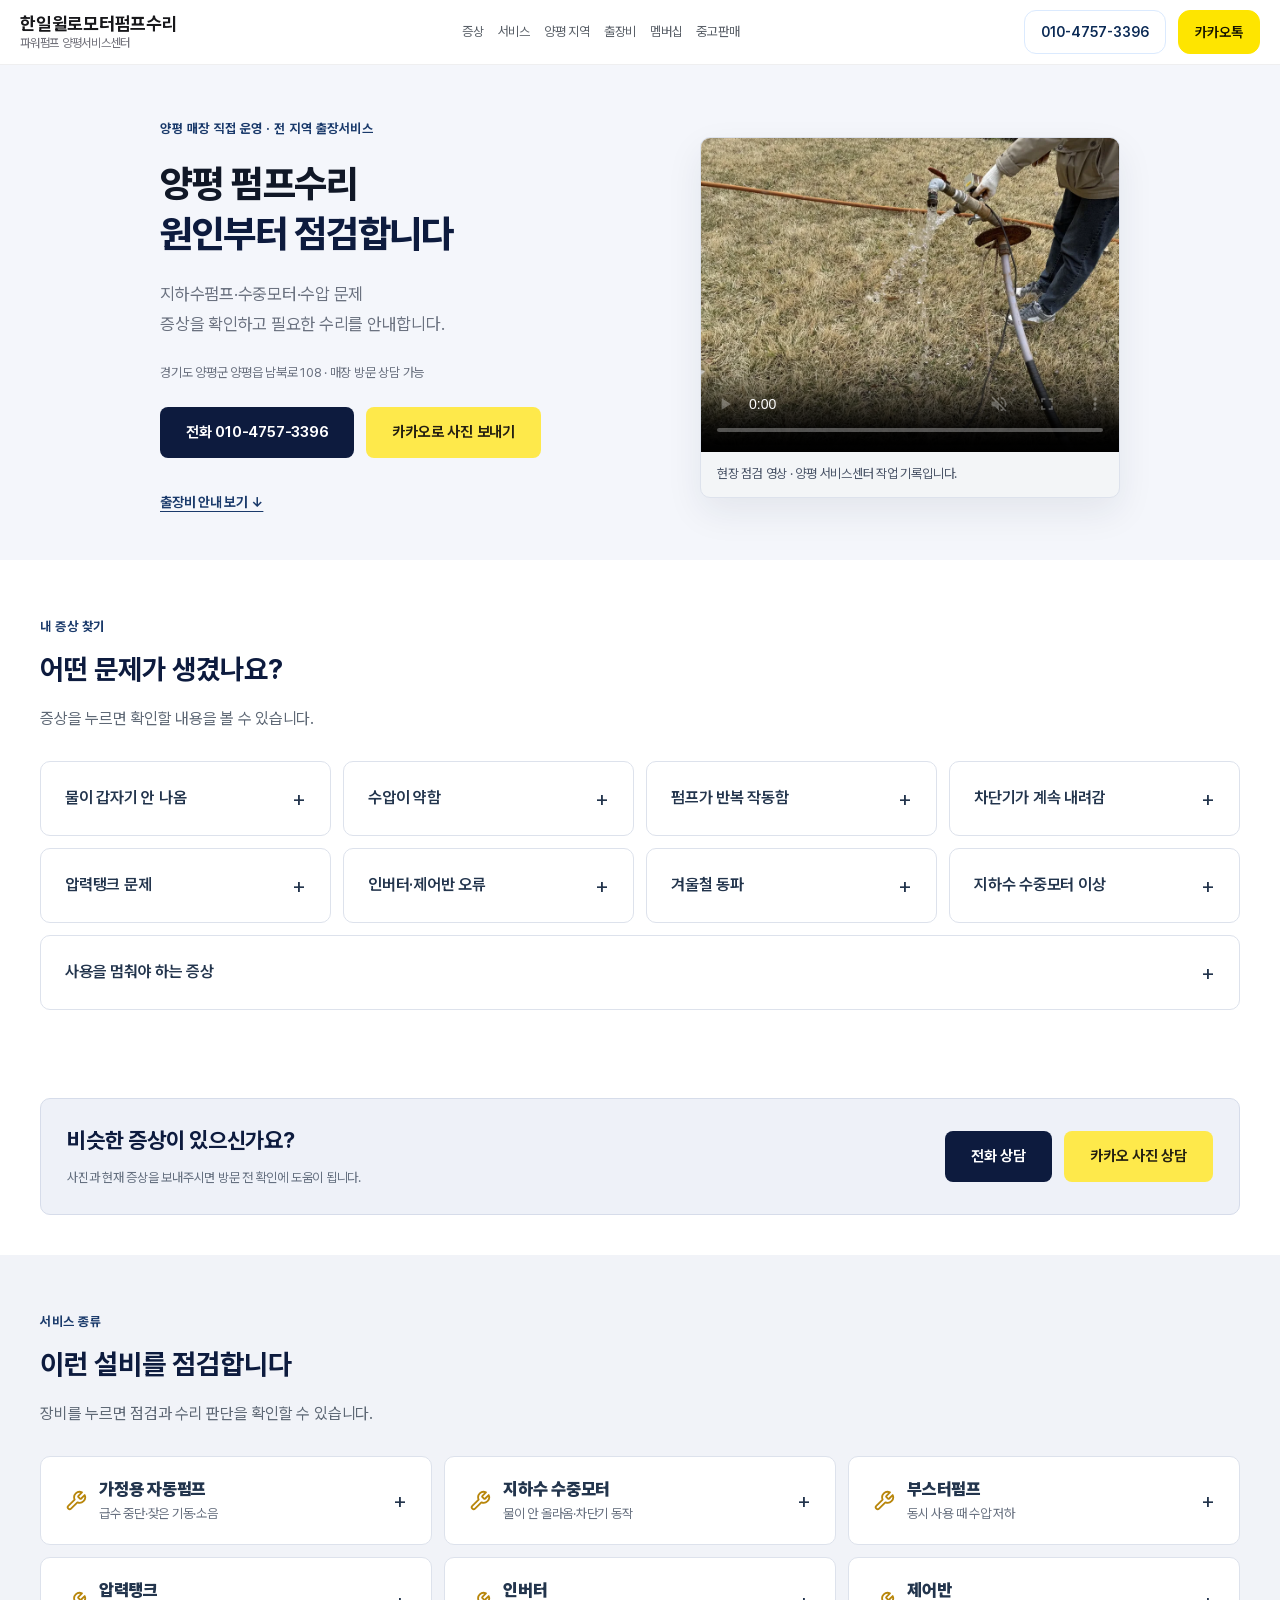
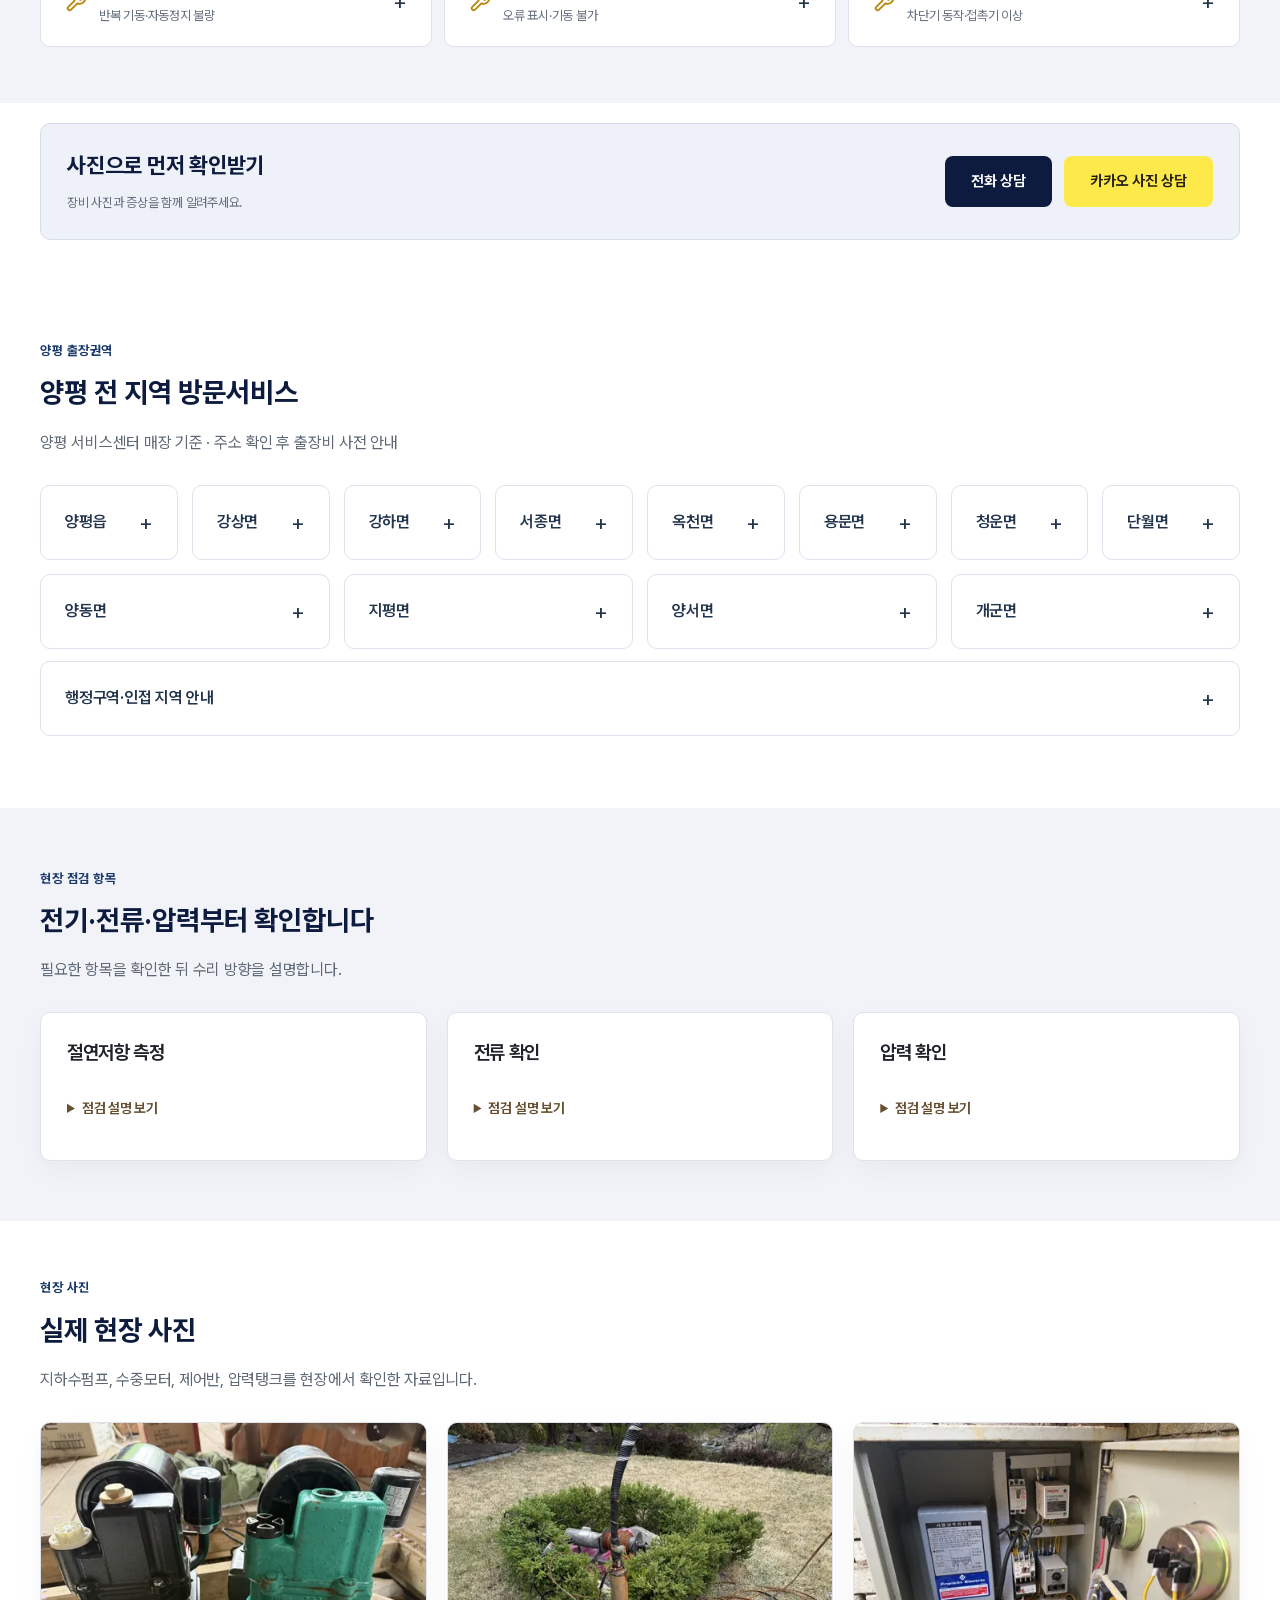
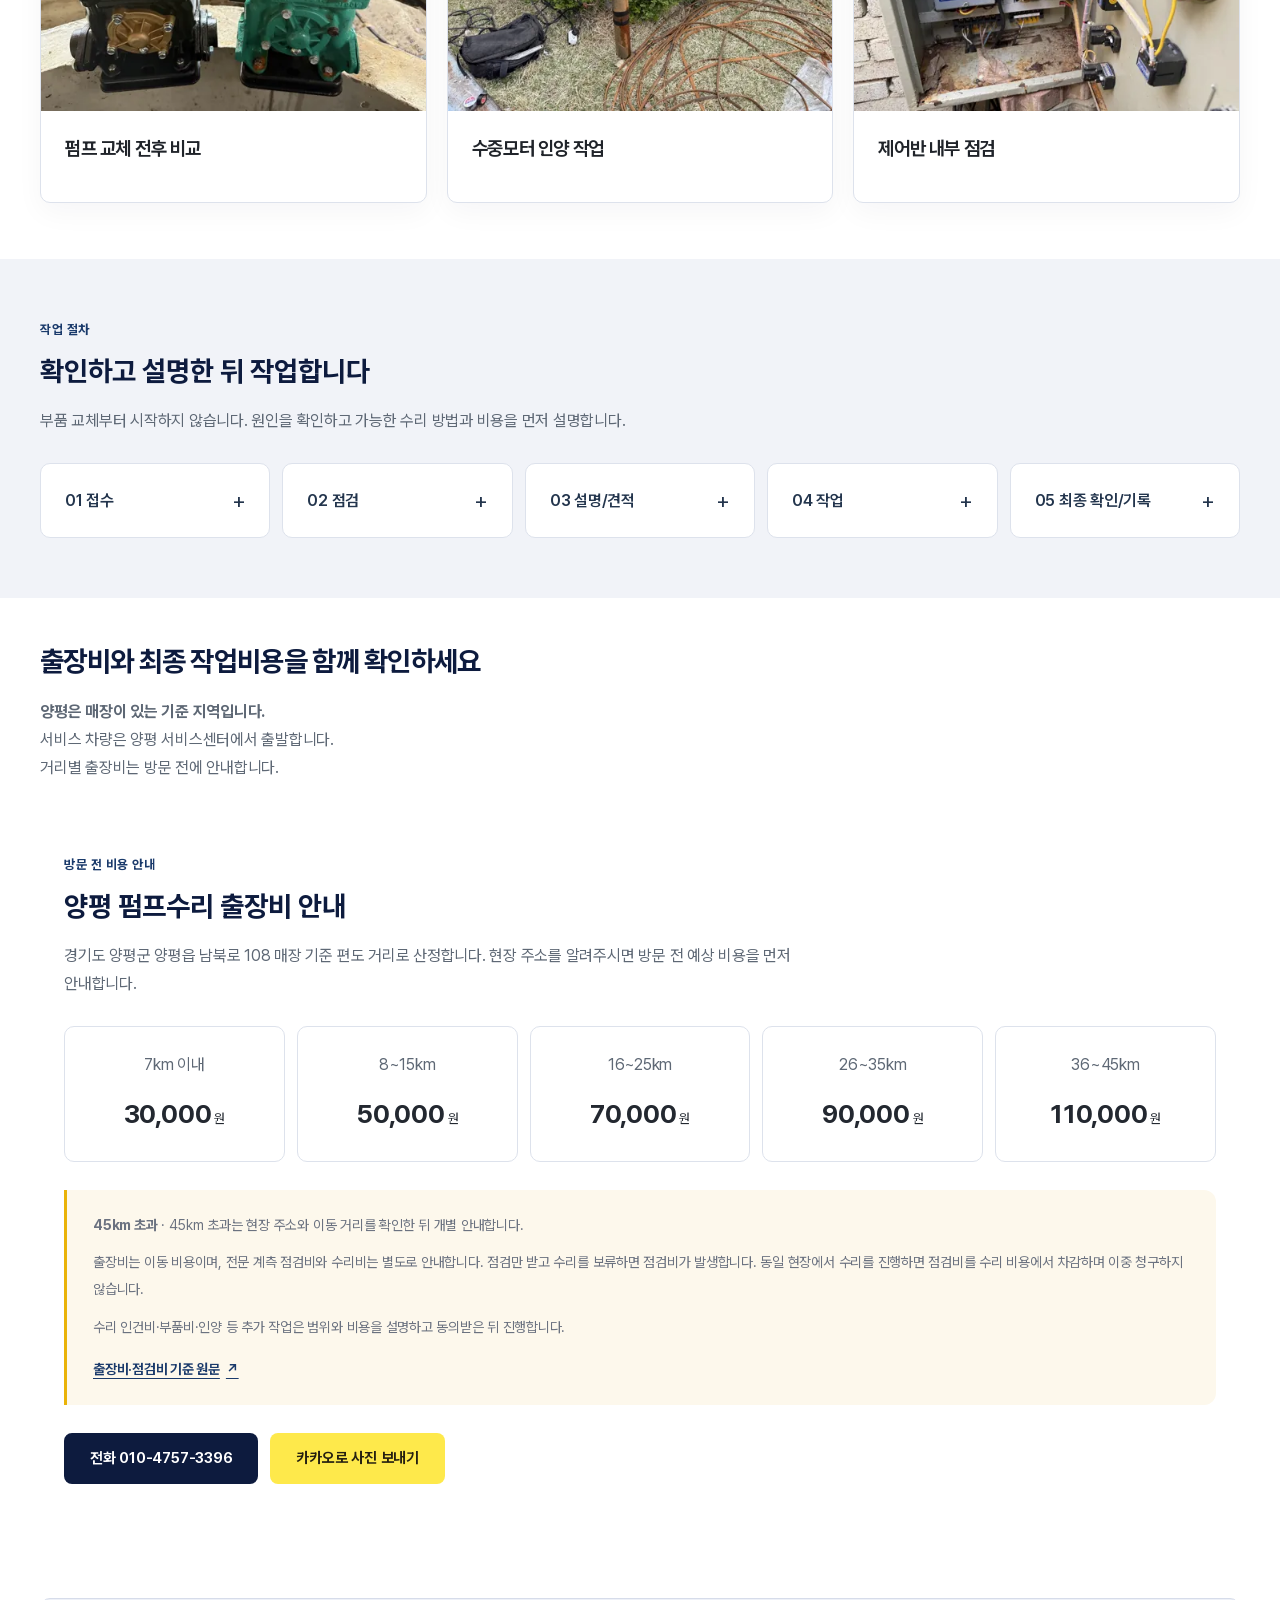
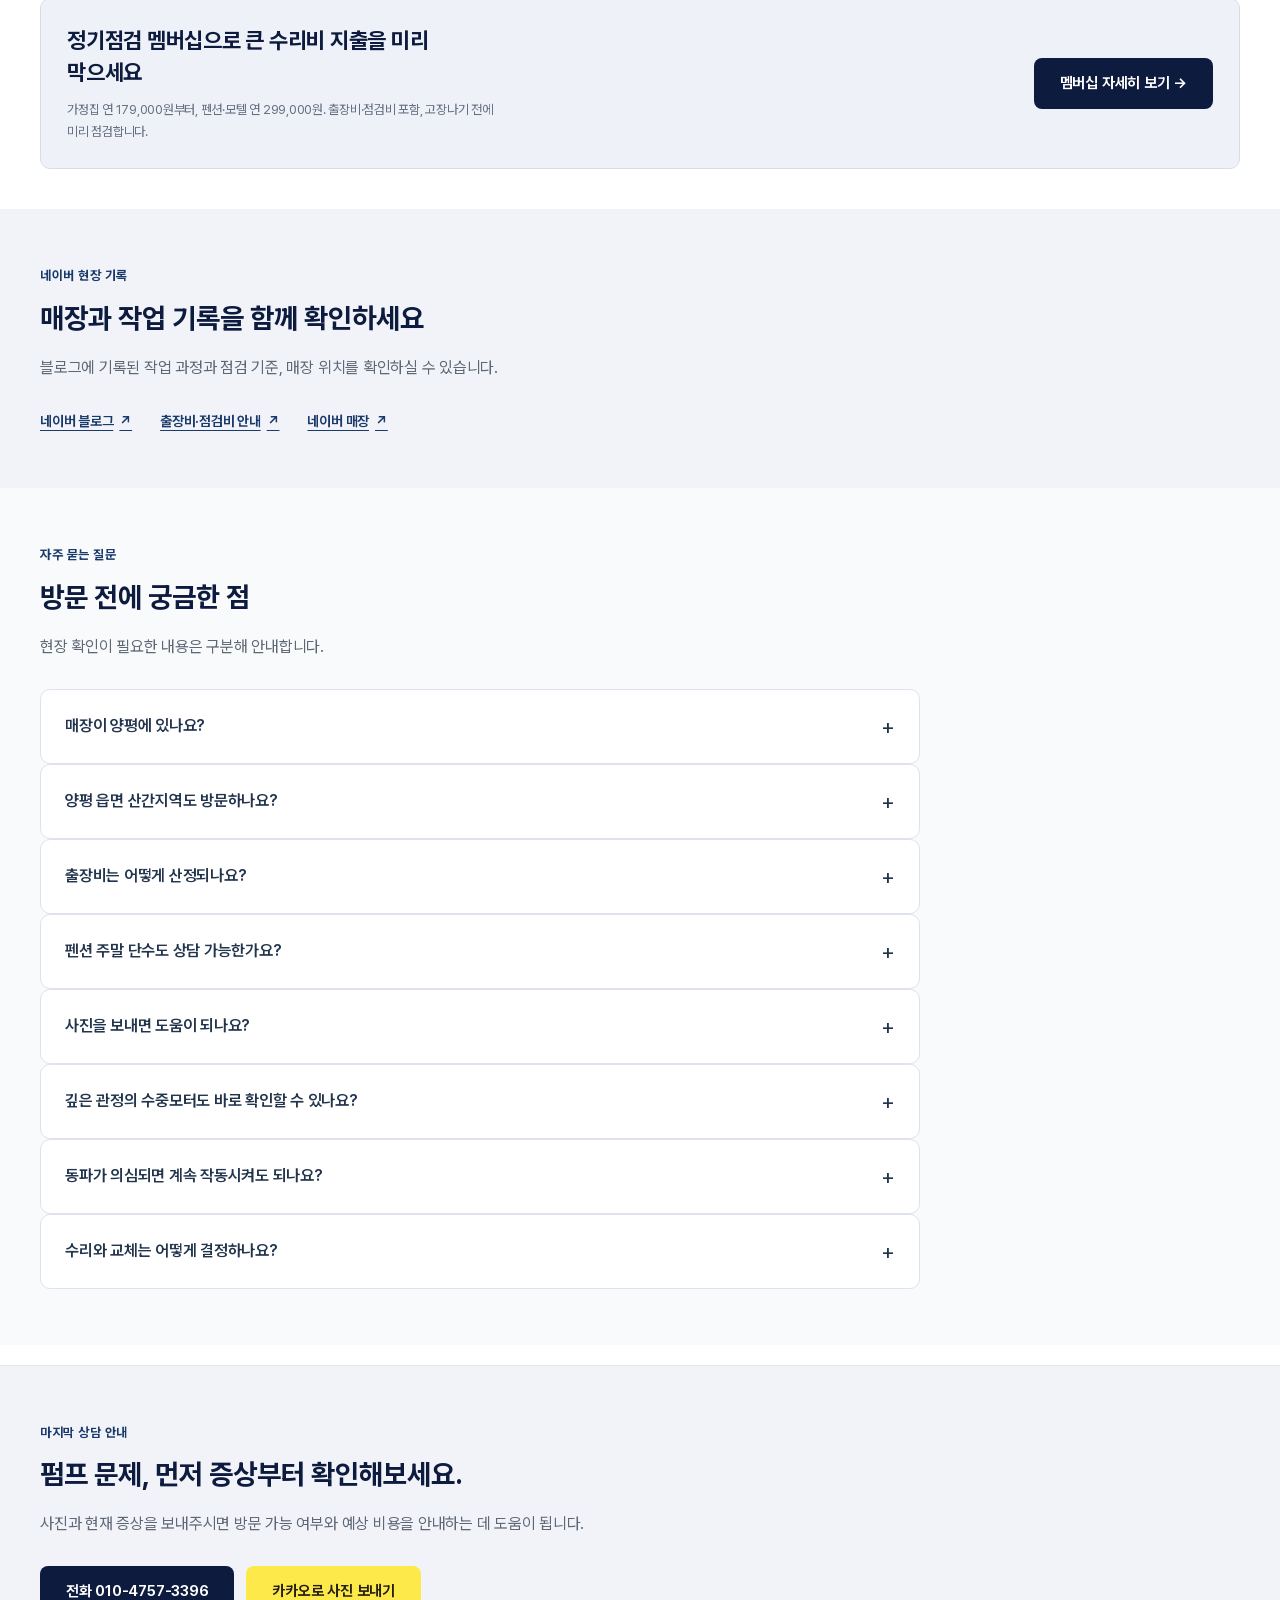
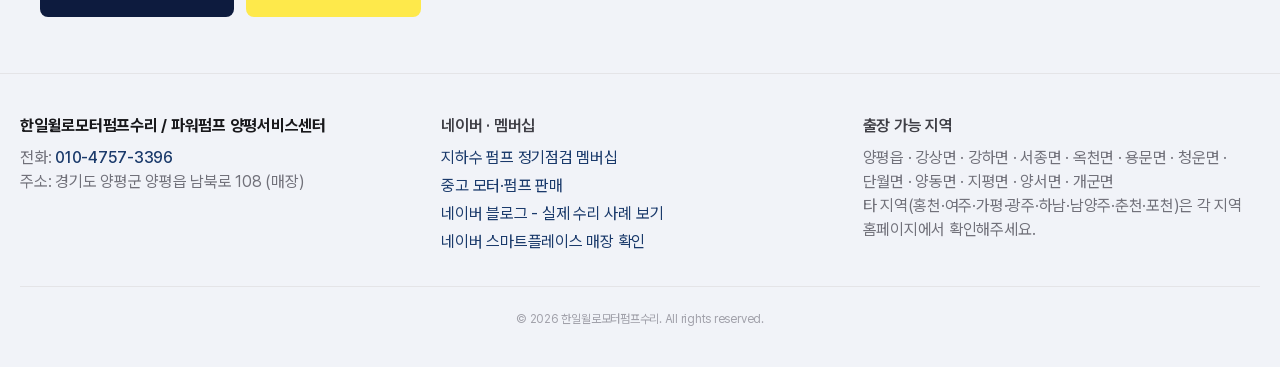
==== index.html @ 6df27ce4 "파워펌프 양평서비스센터(대표) 홈페이지 신규 제작 - ypmotor-95.netlify.app 대표 사이트: 로컬 소스가 없어 처음부터 신규 제작 - 홍천·여주와 동일한 허브 디자" ====
<!doctype html><html lang="ko"><head><meta charset="utf-8"><meta name="viewport" content="width=device-width,initial-scale=1"><title>양평 펌프수리·수중모터 | 한일윌로모터펌프수리 파워펌프 양평서비스센터</title><meta name="description" content="양평 지하수펌프·수중모터·압력탱크 고장 상담. 물이 안 나옴, 수압 저하, 반복 작동의 점검 항목과 읍면별 출장 및 비용 기준을 확인하세요. 경기도 양평군 양평읍 남북로 108 매장 직접 운영."><link rel="canonical" href="https://ypmotor-95.netlify.app/"><meta name="robots" content="index,follow"><meta property="og:site_name" content="한일윌로모터펌프수리"><meta property="og:type" content="website"><meta property="og:locale" content="ko_KR"><meta property="og:title" content="양평 펌프수리·수중모터 | 한일윌로모터펌프수리 파워펌프 양평서비스센터"><meta property="og:description" content="양평 지하수펌프·수중모터·압력탱크 고장 상담. 물이 안 나옴, 수압 저하, 반복 작동의 점검 항목과 읍면별 출장 및 비용 기준을 확인하세요."><meta property="og:url" content="https://ypmotor-95.netlify.app/"><meta property="og:image" content="https://ypmotor-95.netlify.app/images/og-image.png"><meta property="og:image:width" content="1200"><meta property="og:image:height" content="630"><meta name="twitter:card" content="summary_large_image"><meta name="twitter:image" content="https://ypmotor-95.netlify.app/images/og-image.png">
<link rel="stylesheet" href="/assets/css/utilities.css"><link rel="stylesheet" href="/assets/css/legacy.css"><link rel="stylesheet" href="/assets/css/hub.css"><link rel="stylesheet" href="/assets/css/yangpyeong-ui.css"><script type="application/ld+json">{"@context": "https://schema.org", "@type": "LocalBusiness", "name": "한일윌로모터펌프수리", "url": "https://ypmotor-95.netlify.app/", "telephone": "010-4757-3396", "address": {"@type": "PostalAddress", "streetAddress": "남북로 108", "addressLocality": "양평읍", "addressRegion": "경기도 양평군", "addressCountry": "KR"}, "areaServed": [{"@type": "AdministrativeArea", "name": "양평군 양평읍"}, {"@type": "AdministrativeArea", "name": "양평군 강상면"}, {"@type": "AdministrativeArea", "name": "양평군 강하면"}, {"@type": "AdministrativeArea", "name": "양평군 서종면"}, {"@type": "AdministrativeArea", "name": "양평군 옥천면"}, {"@type": "AdministrativeArea", "name": "양평군 용문면"}, {"@type": "AdministrativeArea", "name": "양평군 청운면"}, {"@type": "AdministrativeArea", "name": "양평군 단월면"}, {"@type": "AdministrativeArea", "name": "양평군 양동면"}, {"@type": "AdministrativeArea", "name": "양평군 지평면"}, {"@type": "AdministrativeArea", "name": "양평군 양서면"}, {"@type": "AdministrativeArea", "name": "양평군 개군면"}], "sameAs": ["https://blog.naver.com/sunwoo774"]}</script><script type="application/ld+json">{"@context": "https://schema.org", "@type": "FAQPage", "mainEntity": [{"@type": "Question", "name": "매장이 양평에 있나요?", "acceptedAnswer": {"@type": "Answer", "text": "네, 경기도 양평군 양평읍 남북로 108에 매장이 있습니다. 매장 방문 상담과 양평 전 지역 출장 수리를 함께 운영합니다."}}, {"@type": "Question", "name": "양평 읍면 산간지역도 방문하나요?", "acceptedAnswer": {"@type": "Answer", "text": "출장 상담 가능합니다. 현장 주소, 진입로와 장비 운반 조건을 확인하고 작업 일정·거리별 출장비를 방문 전에 안내합니다."}}, {"@type": "Question", "name": "출장비는 어떻게 산정되나요?", "acceptedAnswer": {"@type": "Answer", "text": "양평 서비스센터 기준 편도 거리로 출장비를 산정합니다. 주소 확인 후 미리 안내하며, 점검비·작업비·부품비까지 포함한 최종 작업비용을 함께 확인하는 것이 정확합니다."}}, {"@type": "Question", "name": "펜션 주말 단수도 상담 가능한가요?", "acceptedAnswer": {"@type": "Answer", "text": "현재 급수 상태와 객실 사용 상황을 알려주세요. 현장 위치와 진행 중인 작업 일정을 확인해 방문 가능 시간을 안내합니다. 즉시 도착이나 당일 복구를 확약하지 않습니다."}}, {"@type": "Question", "name": "사진을 보내면 도움이 되나요?", "acceptedAnswer": {"@type": "Answer", "text": "관정 주변, 펌프 명판, 외부 제어 화면과 배관 사진이 도움이 됩니다. 촬영을 위해 제어반을 열거나 배선을 만지지는 마세요."}}, {"@type": "Question", "name": "깊은 관정의 수중모터도 바로 확인할 수 있나요?", "acceptedAnswer": {"@type": "Answer", "text": "지상 전기 측정과 제어·토출 상태부터 확인합니다. 관정 내부 확인에는 인양이 필요할 수 있으며 깊이·설치 상태·접근 조건에 따라 작업 범위가 달라집니다."}}, {"@type": "Question", "name": "동파가 의심되면 계속 작동시켜도 되나요?", "acceptedAnswer": {"@type": "Answer", "text": "급수 중단 상태에서 무리하게 운전하지 말고 상담해주세요. 전기 안전과 결빙 위치, 장비 손상을 확인한 뒤 필요한 조치를 안내합니다."}}, {"@type": "Question", "name": "수리와 교체는 어떻게 결정하나요?", "acceptedAnswer": {"@type": "Answer", "text": "손상 범위와 부품 수급, 사용 조건과 비용을 함께 비교합니다. 점검 결과를 설명하고 동의를 받은 뒤 필요한 작업을 진행합니다."}}]}</script><script src="/analytics.js" defer></script><script src="/assets/js/vendor/motion-14.10.1.js" defer></script><script src="/assets/js/hub.js" defer></script></head><body class="bg-white text-zinc-700 font-sans antialiased scrollable"><a class="hub-skip" href="#main">본문으로 건너뛰기</a><header id="header" class="glass-nav fixed top-0 left-0 right-0 z-50 bg-white/80 border-b border-zinc-200/60 transition-all duration-300">
    <div class="max-w-7xl mx-auto px-5 h-16 flex items-center justify-between">
      <a href="/#hero" class="flex flex-col" aria-label="홈으로 이동">
        <span class="text-lg font-bold text-zinc-900 leading-tight">한일윌로모터펌프수리</span>
        <span class="text-xs text-zinc-500 leading-tight">파워펌프 양평서비스센터</span>
      </a>
      <nav class="hidden lg:flex items-center gap-5" id="nav"><a href="/#section-problem">증상</a><a href="/#section-service">서비스</a><a href="/#areas">양평 지역</a><a href="/#section-price">출장비</a><a href="/membership/">멤버십</a><a href="/used-motors/">중고판매</a></nav>
      <div class="flex items-center gap-3">
        <a href="tel:010-4757-3396" class="btn btn-outline btn-sm hidden sm:inline-flex items-center gap-2 px-4 py-2 rounded-full bg-accent/10 text-accent text-base font-semibold hover:bg-zinc-100 transition-colors">010-4757-3396</a>
        <a href="https://pf.kakao.com/_FxaExan" target="_blank" rel="noopener" class="btn btn-secondary btn-sm hidden sm:inline-flex items-center gap-2 px-4 py-2 rounded-full kakao-button text-sm font-bold">카카오톡</a>
        <button id="hamburger" class="lg:hidden flex flex-col gap-1.5 p-2" aria-label="메뉴 열기" aria-controls="mDrawer" aria-expanded="false">
          <span class="w-5 h-0.5 bg-zinc-400 rounded transition-all"></span>
          <span class="w-5 h-0.5 bg-zinc-400 rounded transition-all"></span>
          <span class="w-4 h-0.5 bg-zinc-400 rounded transition-all"></span>
        </button>
      </div>
    </div>
    <div id="mobile-quick-nav" class="lg:hidden"></div>
    <div id="mBackdrop" class="m-backdrop"></div>
    <aside id="mDrawer" class="m-drawer" aria-label="전체 메뉴" inert>
      <div class="m-drawer-head"><span style="font-weight: 700; font-size: 18px;">메뉴</span><button id="mClose" aria-label="메뉴 닫기" class="m-drawer-close">×</button></div>
      <nav class="m-drawer-nav"><a href="/#section-problem">증상</a><a href="/#section-service">서비스</a><a href="/#areas">양평 지역</a><a href="/#section-price">출장비</a><a href="/membership/">멤버십</a><a href="/used-motors/">중고판매</a><a href="/#faq">FAQ</a></nav>
      <div class="m-drawer-cta"><a href="tel:010-4757-3396" class="m-cta-call">전화 상담</a><a href="https://pf.kakao.com/_FxaExan" target="_blank" rel="noopener" class="m-cta-kakao">카카오톡 상담</a></div>
    </aside>
  </header><main id="main"><section id="hero" class="hub-hero-simple"><div class="hub-wrap"><div class="hero-copy"><p class="hub-eyebrow">양평 매장 직접 운영 · 전 지역 출장서비스</p><h1>양평 펌프수리<br><span class="text-gradient">원인부터 점검합니다</span></h1><p class="hub-hero-lead">지하수펌프·수중모터·수압 문제<br>증상을 확인하고 필요한 수리를 안내합니다.</p><p class="hub-origin">경기도 양평군 양평읍 남북로 108 · 매장 방문 상담 가능</p><div class="hub-contact"><a class="hub-button primary" href="tel:010-4757-3396">전화 010-4757-3396</a><a class="hub-button kakao" href="https://pf.kakao.com/_FxaExan" target="_blank" rel="noopener">카카오로 사진 보내기</a></div><a class="hub-link" href="#section-price">출장비 안내 보기 ↓</a></div><div class="hero-media" aria-label="실제 현장 점검 영상"><video autoplay muted loop playsinline controls preload="metadata" poster="/images/optimized/work-03-960.webp" aria-label="수중모터 현장 점검 영상"><source src="/images/media/work-video-01.mp4" type="video/mp4"></video><img src="/images/optimized/work-03-960.webp" width="960" height="720" alt="실제 지하수펌프 현장 점검과 물 토출 확인"><p class="hero-media-caption">현장 점검 영상 · 양평 서비스센터 작업 기록입니다.</p></div></div></section><section id="section-problem" class="hub-section " aria-labelledby="section-problem-title"><div class="hub-wrap"><div class="hub-section-heading"><p class="hub-eyebrow">내 증상 찾기</p><h2 id="section-problem-title">어떤 문제가 생겼나요?</h2><p class="hub-intro">증상을 누르면 확인할 내용을 볼 수 있습니다.</p></div><div class="hub-symptom-grid"><details class="hub-mini"><summary>물이 갑자기 안 나옴</summary><div><p>전원·제어 이상, 흡입 문제, 수위 변화 등 원인이 다를 수 있습니다.</p><p><strong>현장 확인</strong> 전원 공급, 제어반 표시, 모터 운전, 흡입·토출 상태를 순서대로 확인합니다.</p></div></details><details class="hub-mini"><summary>수압이 약함</summary><div><p>동시 사용량, 배관 손실, 누수, 펌프 내부 마모가 영향을 줄 수 있습니다.</p><p><strong>현장 확인</strong> 사용 시간대와 급수 경로, 압력 변화, 누수와 장비 상태를 함께 봅니다.</p></div></details><details class="hub-mini"><summary>펌프가 반복 작동함</summary><div><p>압력탱크, 압력스위치, 배관 누수·역류 등 여러 원인이 가능합니다.</p><p><strong>현장 확인</strong> 물을 쓰지 않을 때 압력 유지와 기동·정지 반복 여부를 확인합니다.</p></div></details><details class="hub-mini"><summary>차단기가 계속 내려감</summary><div><p>모터·케이블 절연, 접속 상태, 과부하 등을 구분해야 합니다.</p><p><strong>현장 확인</strong> 전원을 안전하게 분리하고 절연·배선·보호장치 상태와 운전 조건을 점검합니다.</p></div></details><details class="hub-mini"><summary>압력탱크 문제</summary><div><p>충전압 저하, 막 손상, 연결부 누수 등이 비슷한 증상을 만들 수 있습니다.</p><p><strong>현장 확인</strong> 설비를 정지·감압한 조건에서 탱크 상태와 압력 유지, 자동정지를 확인합니다.</p></div></details><details class="hub-mini"><summary>인버터·제어반 오류</summary><div><p>전원, 센서, 배선, 기판 문제에 따라 오류가 달라질 수 있습니다.</p><p><strong>현장 확인</strong> 모델과 오류 표시, 전원·단자·모터 측 상태를 구분해 점검합니다.</p></div></details><details class="hub-mini"><summary>겨울철 동파</summary><div><p>배관 결빙과 펌프 케이싱 손상은 필요한 조치가 다릅니다.</p><p><strong>현장 확인</strong> 노출·보온 상태, 누수·균열과 해빙 후 작동 상태를 확인합니다.</p></div></details><details class="hub-mini"><summary>지하수 수중모터 이상</summary><div><p>급수 중단만으로 모터 고장을 단정하기 어렵습니다.</p><p><strong>현장 확인</strong> 지상 제어반, 전기 측정, 토출 상태를 먼저 확인하고 필요하면 인양 범위를 설명합니다.</p></div></details></div><details class="hub-fold"><summary>사용을 멈춰야 하는 증상</summary><div class="hub-fold-content"><p>차단기가 반복해서 내려가거나 탄 냄새·침수가 있으면 사용을 멈추고 상담해주세요. 전기 배선이나 제어반 내부는 직접 만지지 마세요.</p></div></details></div></section><aside id="symptom-contact" class="hub-wrap hub-inline-cta"><div><strong>비슷한 증상이 있으신가요?</strong><p>사진과 현재 증상을 보내주시면 방문 전 확인에 도움이 됩니다.</p></div><div class="hub-contact"><a class="hub-button primary" href="tel:010-4757-3396">전화 상담</a><a class="hub-button kakao" href="https://pf.kakao.com/_FxaExan" target="_blank" rel="noopener">카카오 사진 상담</a></div></aside><section id="section-service" class="hub-section soft" aria-labelledby="section-service-title"><div class="hub-wrap"><div class="hub-section-heading"><p class="hub-eyebrow">서비스 종류</p><h2 id="section-service-title">이런 설비를 점검합니다</h2><p class="hub-intro">장비를 누르면 점검과 수리 판단을 확인할 수 있습니다.</p></div><div class="hub-service-list"><details class="hub-mini"><summary><span class="hub-service-summary"><span class="hub-service-icon" aria-hidden="true"><svg viewBox="0 0 24 24" fill="none" stroke="currentColor" stroke-width="2" stroke-linecap="round" stroke-linejoin="round"><path d="M14.7 6.3a1 1 0 0 0 0 1.4l1.6 1.6a1 1 0 0 0 1.4 0l3.77-3.77a6 6 0 0 1-7.94 7.94l-6.91 6.91a2.12 2.12 0 0 1-3-3l6.91-6.91a6 6 0 0 1 7.94-7.94z"></path></svg></span><span><strong>가정용 자동펌프</strong><small>급수 중단·잦은 기동·소음</small></span></span></summary><div><dl class="hub-facts"><div><dt>점검</dt><dd>흡입·토출, 압력스위치, 임펠러와 씰 상태</dd></div><div><dt>원인·수리 판단</dt><dd>누수·공기 유입·부품 마모를 구분하고 부품 수리 가능성과 전체 교체 필요성을 비교합니다.</dd></div></dl></div></details><details class="hub-mini"><summary><span class="hub-service-summary"><span class="hub-service-icon" aria-hidden="true"><svg viewBox="0 0 24 24" fill="none" stroke="currentColor" stroke-width="2" stroke-linecap="round" stroke-linejoin="round"><path d="M14.7 6.3a1 1 0 0 0 0 1.4l1.6 1.6a1 1 0 0 0 1.4 0l3.77-3.77a6 6 0 0 1-7.94 7.94l-6.91 6.91a2.12 2.12 0 0 1-3-3l6.91-6.91a6 6 0 0 1 7.94-7.94z"></path></svg></span><span><strong>지하수 수중모터</strong><small>물이 안 올라옴·차단기 동작</small></span></span></summary><div><dl class="hub-facts"><div><dt>점검</dt><dd>제어반, 절연·전류, 케이블과 토출 상태</dd></div><div><dt>원인·수리 판단</dt><dd>지상 점검으로 확인되는 범위를 설명하고 인양이 필요하면 범위·비용을 먼저 안내합니다.</dd></div></dl></div></details><details class="hub-mini"><summary><span class="hub-service-summary"><span class="hub-service-icon" aria-hidden="true"><svg viewBox="0 0 24 24" fill="none" stroke="currentColor" stroke-width="2" stroke-linecap="round" stroke-linejoin="round"><path d="M14.7 6.3a1 1 0 0 0 0 1.4l1.6 1.6a1 1 0 0 0 1.4 0l3.77-3.77a6 6 0 0 1-7.94 7.94l-6.91 6.91a2.12 2.12 0 0 1-3-3l6.91-6.91a6 6 0 0 1 7.94-7.94z"></path></svg></span><span><strong>부스터펌프</strong><small>동시 사용 때 수압 저하</small></span></span></summary><div><dl class="hub-facts"><div><dt>점검</dt><dd>압력 설정, 센서, 운전 대수와 급수 부하</dd></div><div><dt>원인·수리 판단</dt><dd>제어·탱크·배관을 먼저 확인하고 현재 설비로 개선할 수 있는지 판단합니다.</dd></div></dl></div></details><details class="hub-mini"><summary><span class="hub-service-summary"><span class="hub-service-icon" aria-hidden="true"><svg viewBox="0 0 24 24" fill="none" stroke="currentColor" stroke-width="2" stroke-linecap="round" stroke-linejoin="round"><path d="M14.7 6.3a1 1 0 0 0 0 1.4l1.6 1.6a1 1 0 0 0 1.4 0l3.77-3.77a6 6 0 0 1-7.94 7.94l-6.91 6.91a2.12 2.12 0 0 1-3-3l6.91-6.91a6 6 0 0 1 7.94-7.94z"></path></svg></span><span><strong>압력탱크</strong><small>반복 기동·자동정지 불량</small></span></span></summary><div><dl class="hub-facts"><div><dt>점검</dt><dd>충전압, 막·밸브 상태, 누수와 압력 유지</dd></div><div><dt>원인·수리 판단</dt><dd>설비 조건에 맞춰 조정 가능한지, 탱크 손상으로 교체가 필요한지 설명합니다.</dd></div></dl></div></details><details class="hub-mini"><summary><span class="hub-service-summary"><span class="hub-service-icon" aria-hidden="true"><svg viewBox="0 0 24 24" fill="none" stroke="currentColor" stroke-width="2" stroke-linecap="round" stroke-linejoin="round"><path d="M14.7 6.3a1 1 0 0 0 0 1.4l1.6 1.6a1 1 0 0 0 1.4 0l3.77-3.77a6 6 0 0 1-7.94 7.94l-6.91 6.91a2.12 2.12 0 0 1-3-3l6.91-6.91a6 6 0 0 1 7.94-7.94z"></path></svg></span><span><strong>인버터</strong><small>오류 표시·기동 불가</small></span></span></summary><div><dl class="hub-facts"><div><dt>점검</dt><dd>모델별 오류, 전원, 배선, 센서와 모터 측 상태</dd></div><div><dt>원인·수리 판단</dt><dd>기판에 국한된 문제인지 다른 계통 문제인지 구분해 부분 수리와 교체를 비교합니다.</dd></div></dl></div></details><details class="hub-mini"><summary><span class="hub-service-summary"><span class="hub-service-icon" aria-hidden="true"><svg viewBox="0 0 24 24" fill="none" stroke="currentColor" stroke-width="2" stroke-linecap="round" stroke-linejoin="round"><path d="M14.7 6.3a1 1 0 0 0 0 1.4l1.6 1.6a1 1 0 0 0 1.4 0l3.77-3.77a6 6 0 0 1-7.94 7.94l-6.91 6.91a2.12 2.12 0 0 1-3-3l6.91-6.91a6 6 0 0 1 7.94-7.94z"></path></svg></span><span><strong>제어반</strong><small>차단기 동작·접촉기 이상</small></span></span></summary><div><dl class="hub-facts"><div><dt>점검</dt><dd>단자, 배선, 보호장치와 접점 상태</dd></div><div><dt>원인·수리 판단</dt><dd>전기 공급·모터·제어 부품의 원인을 나누어 필요한 수리 범위를 정합니다.</dd></div></dl></div></details></div></div></section><aside id="service-contact" class="hub-wrap hub-inline-cta"><div><strong>사진으로 먼저 확인받기</strong><p>장비 사진과 증상을 함께 알려주세요.</p></div><div class="hub-contact"><a class="hub-button primary" href="tel:010-4757-3396">전화 상담</a><a class="hub-button kakao" href="https://pf.kakao.com/_FxaExan" target="_blank" rel="noopener">카카오 사진 상담</a></div></aside><section id="areas" class="hub-section " aria-labelledby="areas-title"><div class="hub-wrap"><div class="hub-section-heading"><p class="hub-eyebrow">양평 출장권역</p><h2 id="areas-title">양평 전 지역 방문서비스</h2><p class="hub-intro">양평 서비스센터 매장 기준 · 주소 확인 후 출장비 사전 안내</p></div><div class="hub-region-buttons"><details class="hub-mini"><summary>양평읍</summary><div class="hub-fold-content"><p>매장이 있는 읍입니다. 매장 방문 상담과 출장 모두 가능합니다.</p></div></details><details class="hub-mini"><summary>강상면</summary><div class="hub-fold-content"><p>매장에서 가까운 권역으로, 당일 방문이 수월한 편입니다.</p></div></details><details class="hub-mini"><summary>강하면</summary><div class="hub-fold-content"><p>전원주택·농가 지하수 설비 점검과 수리를 상담합니다.</p></div></details><details class="hub-mini"><summary>서종면</summary><div class="hub-fold-content"><p>펜션·전원주택이 많은 지역으로, 동시 급수 상태를 함께 확인합니다.</p></div></details><details class="hub-mini"><summary>옥천면</summary><div class="hub-fold-content"><p>관정과 주택 사이 배관이 긴 경우 높이 차이와 급수 경로를 함께 확인합니다.</p></div></details><details class="hub-mini"><summary>용문면</summary><div class="hub-fold-content"><p>산간 농가·전원주택은 관정 위치와 장비 접근 공간을 확인합니다.</p></div></details><details class="hub-mini"><summary>청운면</summary><div class="hub-fold-content"><p>지하수 사용 주택은 급수 중단 범위와 수원·배관 구성을 살핍니다.</p></div></details><details class="hub-mini"><summary>단월면</summary><div class="hub-fold-content"><p>농업용과 생활용을 함께 사용하는 설비는 운전 시간과 동시 사용량을 확인합니다.</p></div></details><details class="hub-mini"><summary>양동면</summary><div class="hub-fold-content"><p>산간 현장은 정확한 주소와 진입로·장비 접근 조건을 확인한 뒤 일정을 안내합니다.</p></div></details><details class="hub-mini"><summary>지평면</summary><div class="hub-fold-content"><p>전원주택의 자동펌프·압력탱크 문제는 압력 유지와 누수 여부를 나누어 봅니다.</p></div></details><details class="hub-mini"><summary>양서면</summary><div class="hub-fold-content"><p>북한강·남한강 인근 전원주택은 장기 부재 후 생긴 증상인지도 함께 확인합니다.</p></div></details><details class="hub-mini"><summary>개군면</summary><div class="hub-fold-content"><p>옥외 펌프실과 노출 배관은 보온 상태와 물이 새는 지점을 확인합니다.</p></div></details></div><details class="hub-fold"><summary>행정구역·인접 지역 안내</summary><div class="hub-fold-content"><p>현행 1읍·11면 기준입니다. 주소와 진입 조건에 따라 방문 일정을 조율합니다. 양평 외 지역은 홍천·여주·가평·광주·하남·남양주·춘천·포천 등 별도 지역 페이지에서 확인해주세요.</p><a class="hub-link" href="https://www.yp21.go.kr/" target="_blank" rel="noopener">양평군청 공식 행정구역 ↗</a></div></details></div></section><section id="evidence" class="hub-section soft" aria-labelledby="evidence-title"><div class="hub-wrap"><div class="hub-section-heading"><p class="hub-eyebrow">현장 점검 항목</p><h2 id="evidence-title">전기·전류·압력부터 확인합니다</h2><p class="hub-intro">필요한 항목을 확인한 뒤 수리 방향을 설명합니다.</p></div><div class="hub-grid three"><article class="hub-card hub-card-body"><h3>절연저항 측정</h3><details class="hub-case-more"><summary>점검 설명 보기</summary><p>모터·케이블 절연 상태를 점검해 누전 관련 원인을 구분합니다. 장비 연결 조건과 제조사 기준을 고려합니다.</p><a class="hub-link" href="https://blog.naver.com/sunwoo774/224197972757">블로그 점검 기준 <span aria-hidden="true">↗</span></a></details></article><article class="hub-card hub-card-body"><h3>전류 확인</h3><details class="hub-case-more"><summary>점검 설명 보기</summary><img src="/images/optimized/work-02-960.webp" srcset="/images/optimized/work-02-480.webp 480w, /images/optimized/work-02-960.webp 960w" sizes="(max-width: 640px) 100vw, (max-width: 1000px) 50vw, 33vw" width="960" height="720" alt="현장 전류 점검 장면" loading="lazy" decoding="async"><p>운전 전류를 장비 정격 및 운전 조건과 비교합니다. 전류 하나만으로 고장 부품을 단정하지 않습니다.</p><a class="hub-link" href="https://blog.naver.com/sunwoo774/224197972757">블로그 점검 기준 <span aria-hidden="true">↗</span></a></details></article><article class="hub-card hub-card-body"><h3>압력 확인</h3><details class="hub-case-more"><summary>점검 설명 보기</summary><p>물을 쓸 때와 멈췄을 때의 압력 변화를 보고 급수·탱크·배관 상태를 함께 판단합니다.</p><a class="hub-link" href="https://blog.naver.com/sunwoo774/224197972757">블로그 점검 기준 <span aria-hidden="true">↗</span></a></details></article></div></div></section><section id="gallery" class="hub-section " aria-labelledby="gallery-title"><div class="hub-wrap"><div class="hub-section-heading"><p class="hub-eyebrow">현장 사진</p><h2 id="gallery-title">실제 현장 사진</h2><p class="hub-intro">지하수펌프, 수중모터, 제어반, 압력탱크를 현장에서 확인한 자료입니다.</p></div><div class="hub-grid three"><article class="hub-card"><img src="/images/optimized/work-01-960.webp" srcset="/images/optimized/work-01-480.webp 480w, /images/optimized/work-01-960.webp 960w" sizes="(max-width: 640px) 100vw, (max-width: 1000px) 50vw, 33vw" width="960" height="720" alt="펌프 교체 전후 비교" loading="lazy" decoding="async"><div class="hub-card-body"><h3>펌프 교체 전후 비교</h3></div></article><article class="hub-card"><img src="/images/optimized/work-04-960.webp" srcset="/images/optimized/work-04-480.webp 480w, /images/optimized/work-04-960.webp 960w" sizes="(max-width: 640px) 100vw, (max-width: 1000px) 50vw, 33vw" width="960" height="720" alt="수중모터 인양 작업" loading="lazy" decoding="async"><div class="hub-card-body"><h3>수중모터 인양 작업</h3></div></article><article class="hub-card"><img src="/images/optimized/work-08-960.webp" srcset="/images/optimized/work-08-480.webp 480w, /images/optimized/work-08-960.webp 960w" sizes="(max-width: 640px) 100vw, (max-width: 1000px) 50vw, 33vw" width="960" height="720" alt="제어반 내부 점검" loading="lazy" decoding="async"><div class="hub-card-body"><h3>제어반 내부 점검</h3></div></article></div></div></section><section id="process" class="hub-section soft" aria-labelledby="process-title"><div class="hub-wrap"><div class="hub-section-heading"><p class="hub-eyebrow">작업 절차</p><h2 id="process-title">확인하고 설명한 뒤 작업합니다</h2><p class="hub-intro">부품 교체부터 시작하지 않습니다. 원인을 확인하고 가능한 수리 방법과 비용을 먼저 설명합니다.</p></div><div class="hub-steps"><details class="hub-mini"><summary><span>01 접수</span></summary><div><p><strong>접수</strong> · 주소·연락처·장비 종류</p><p><strong>증상 확인</strong> · 발생 시점·사진·운전 상태</p></div></details><details class="hub-mini"><summary><span>02 점검</span></summary><div><p><strong>현장 점검</strong> · 전기·압력·배관·설비 상태</p></div></details><details class="hub-mini"><summary><span>03 설명/견적</span></summary><div><p><strong>원인 설명</strong> · 확인된 내용과 추가 확인 범위</p><p><strong>비용 안내</strong> · 출장·점검·작업 비용 구분</p><p><strong>고객 동의</strong> · 범위와 금액 확인 후 진행</p></div></details><details class="hub-mini"><summary><span>04 작업</span></summary><div><p><strong>작업</strong> · 합의한 수리·교체 시행</p></div></details><details class="hub-mini"><summary><span>05 최종 확인/기록</span></summary><div><p><strong>최종 확인</strong> · 급수·압력·자동 운전 점검</p><p><strong>기록</strong> · 사진과 작업 내용 정리</p></div></details></div></div></section><div class="hub-wrap hub-cost-intro"><h2>출장비와 최종 작업비용을 함께 확인하세요</h2><p><strong>양평은 매장이 있는 기준 지역입니다.</strong><br>서비스 차량은 양평 서비스센터에서 출발합니다.<br>거리별 출장비는 방문 전에 안내합니다.</p><section id="section-price" class="hub-section " aria-labelledby="section-price-title"><div class="hub-wrap"><div class="hub-section-heading"><p class="hub-eyebrow">방문 전 비용 안내</p><h2 id="section-price-title">양평 펌프수리 출장비 안내</h2><p class="hub-intro">경기도 양평군 양평읍 남북로 108 매장 기준 편도 거리로 산정합니다. 현장 주소를 알려주시면 방문 전 예상 비용을 먼저 안내합니다.</p></div><div class="hub-fees"><div class="hub-card hub-card-body"><p>7km 이내</p><strong>30,000<small>원</small></strong></div><div class="hub-card hub-card-body"><p>8~15km</p><strong>50,000<small>원</small></strong></div><div class="hub-card hub-card-body"><p>16~25km</p><strong>70,000<small>원</small></strong></div><div class="hub-card hub-card-body"><p>26~35km</p><strong>90,000<small>원</small></strong></div><div class="hub-card hub-card-body"><p>36~45km</p><strong>110,000<small>원</small></strong></div></div><div class="hub-note"><p><strong>45km 초과</strong> · 45km 초과는 현장 주소와 이동 거리를 확인한 뒤 개별 안내합니다.</p><p>출장비는 이동 비용이며, 전문 계측 점검비와 수리비는 별도로 안내합니다. 점검만 받고 수리를 보류하면 점검비가 발생합니다. 동일 현장에서 수리를 진행하면 점검비를 수리 비용에서 차감하며 이중 청구하지 않습니다.</p><p>수리 인건비·부품비·인양 등 추가 작업은 범위와 비용을 설명하고 동의받은 뒤 진행합니다.</p><a class="hub-link" href="https://blog.naver.com/sunwoo774/224197972757">출장비·점검비 기준 원문 <span aria-hidden="true">↗</span></a></div><div class="hub-contact"><a class="hub-button primary" href="tel:010-4757-3396">전화 010-4757-3396</a><a class="hub-button kakao" href="https://pf.kakao.com/_FxaExan" target="_blank" rel="noopener">카카오로 사진 보내기</a></div></div></section></div><aside id="membership-promo" class="hub-wrap hub-inline-cta"><div><strong>정기점검 멤버십으로 큰 수리비 지출을 미리 막으세요</strong><p>가정집 연 179,000원부터, 펜션·모텔 연 299,000원. 출장비·점검비 포함, 고장나기 전에 미리 점검합니다.</p></div><div class="hub-contact"><a class="hub-button primary" href="/membership/">멤버십 자세히 보기 →</a></div></aside><section id="blog" class="hub-section soft" aria-labelledby="blog-title"><div class="hub-wrap"><div class="hub-section-heading"><p class="hub-eyebrow">네이버 현장 기록</p><h2 id="blog-title">매장과 작업 기록을 함께 확인하세요</h2><p class="hub-intro">블로그에 기록된 작업 과정과 점검 기준, 매장 위치를 확인하실 수 있습니다.</p></div><div class="hub-area-links"><a class="hub-link" href="https://blog.naver.com/sunwoo774">네이버 블로그 <span aria-hidden="true">↗</span></a><a class="hub-link" href="https://blog.naver.com/sunwoo774/224197972757">출장비·점검비 안내 <span aria-hidden="true">↗</span></a><a class="hub-link" href="https://map.naver.com/p/search/%ED%95%9C%EC%9D%BC%EC%9C%8C%EB%A1%9C%EB%AA%A8%ED%84%B0%ED%8E%8C%ED%94%84%20%EC%96%91%ED%8F%89%20%EB%82%A8%EB%B6%81%EB%A1%9C%20108">네이버 매장 <span aria-hidden="true">↗</span></a></div></div></section><section id="faq" class="hub-section " aria-labelledby="faq-title"><div class="hub-wrap"><div class="hub-section-heading"><p class="hub-eyebrow">자주 묻는 질문</p><h2 id="faq-title">방문 전에 궁금한 점</h2><p class="hub-intro">현장 확인이 필요한 내용은 구분해 안내합니다.</p></div><div class="hub-faq"><details class="hub-mini"><summary>매장이 양평에 있나요?</summary><div class="hub-fold-content"><p>네, 경기도 양평군 양평읍 남북로 108에 매장이 있습니다. 매장 방문 상담과 양평 전 지역 출장 수리를 함께 운영합니다.</p></div></details><details class="hub-mini"><summary>양평 읍면 산간지역도 방문하나요?</summary><div class="hub-fold-content"><p>출장 상담 가능합니다. 현장 주소, 진입로와 장비 운반 조건을 확인하고 작업 일정·거리별 출장비를 방문 전에 안내합니다.</p></div></details><details class="hub-mini"><summary>출장비는 어떻게 산정되나요?</summary><div class="hub-fold-content"><p>양평 서비스센터 기준 편도 거리로 출장비를 산정합니다. 주소 확인 후 미리 안내하며, 점검비·작업비·부품비까지 포함한 최종 작업비용을 함께 확인하는 것이 정확합니다.</p></div></details><details class="hub-mini"><summary>펜션 주말 단수도 상담 가능한가요?</summary><div class="hub-fold-content"><p>현재 급수 상태와 객실 사용 상황을 알려주세요. 현장 위치와 진행 중인 작업 일정을 확인해 방문 가능 시간을 안내합니다. 즉시 도착이나 당일 복구를 확약하지 않습니다.</p></div></details><details class="hub-mini"><summary>사진을 보내면 도움이 되나요?</summary><div class="hub-fold-content"><p>관정 주변, 펌프 명판, 외부 제어 화면과 배관 사진이 도움이 됩니다. 촬영을 위해 제어반을 열거나 배선을 만지지는 마세요.</p></div></details><details class="hub-mini"><summary>깊은 관정의 수중모터도 바로 확인할 수 있나요?</summary><div class="hub-fold-content"><p>지상 전기 측정과 제어·토출 상태부터 확인합니다. 관정 내부 확인에는 인양이 필요할 수 있으며 깊이·설치 상태·접근 조건에 따라 작업 범위가 달라집니다.</p></div></details><details class="hub-mini"><summary>동파가 의심되면 계속 작동시켜도 되나요?</summary><div class="hub-fold-content"><p>급수 중단 상태에서 무리하게 운전하지 말고 상담해주세요. 전기 안전과 결빙 위치, 장비 손상을 확인한 뒤 필요한 조치를 안내합니다.</p></div></details><details class="hub-mini"><summary>수리와 교체는 어떻게 결정하나요?</summary><div class="hub-fold-content"><p>손상 범위와 부품 수급, 사용 조건과 비용을 함께 비교합니다. 점검 결과를 설명하고 동의를 받은 뒤 필요한 작업을 진행합니다.</p></div></details></div></div></section><section id="cta" class="hub-section " aria-labelledby="cta-title"><div class="hub-wrap"><div class="hub-section-heading"><p class="hub-eyebrow">마지막 상담 안내</p><h2 id="cta-title">펌프 문제, 먼저 증상부터 확인해보세요.</h2><p class="hub-intro">사진과 현재 증상을 보내주시면 방문 가능 여부와 예상 비용을 안내하는 데 도움이 됩니다.</p></div><div class="hub-contact"><a class="hub-button primary" href="tel:010-4757-3396">전화 010-4757-3396</a><a class="hub-button kakao" href="https://pf.kakao.com/_FxaExan" target="_blank" rel="noopener">카카오로 사진 보내기</a></div></div></section></main><footer class="border-t border-zinc-200 bg-zinc-50 py-10">
    <div class="max-w-7xl mx-auto px-5">
      <div class="grid grid-cols-1 md:grid-cols-3 gap-6 mb-8">
        <div>
          <p class="text-base font-bold text-zinc-900 mb-2">한일윌로모터펌프수리 / 파워펌프 양평서비스센터</p>
          <p class="text-base text-zinc-500">전화: <a href="tel:010-4757-3396" class="text-accent font-medium hover:text-accent-hover transition-colors">010-4757-3396</a></p>
          <p class="text-base text-zinc-500">주소: 경기도 양평군 양평읍 남북로 108 (매장)</p>
        </div>
        <div>
          <p class="text-base font-semibold text-zinc-700 mb-2">네이버 · 멤버십</p>
          <a href="/membership/" class="block text-base text-zinc-500 hover:text-accent transition-colors mb-1">지하수 펌프 정기점검 멤버십</a>
          <a href="/used-motors/" class="block text-base text-zinc-500 hover:text-accent transition-colors mb-1">중고 모터·펌프 판매</a>
          <a href="https://blog.naver.com/sunwoo774" target="_blank" rel="noopener" class="block text-base text-zinc-500 hover:text-[#03c75a] transition-colors mb-1">네이버 블로그 - 실제 수리 사례 보기</a>
          <a href="https://map.naver.com/p/search/%ED%95%9C%EC%9D%BC%EC%9C%8C%EB%A1%9C%EB%AA%A8%ED%84%B0%ED%8E%8C%ED%94%84%20%EC%96%91%ED%8F%89%20%EB%82%A8%EB%B6%81%EB%A1%9C%20108" target="_blank" rel="noopener" class="block text-base text-zinc-500 hover:text-[#03c75a] transition-colors">네이버 스마트플레이스 매장 확인</a>
        </div>
        <div>
          <p class="text-base font-semibold text-zinc-700 mb-2">출장 가능 지역</p>
          <p class="text-base text-zinc-500">양평읍 · 강상면 · 강하면 · 서종면 · 옥천면 · 용문면 · 청운면 · 단월면 · 양동면 · 지평면 · 양서면 · 개군면<br>타 지역(홍천·여주·가평·광주·하남·남양주·춘천·포천)은 각 지역 홈페이지에서 확인해주세요.</p>
        </div>
      </div>
      <div class="border-t border-zinc-200 pt-6">
        <p class="text-xs text-zinc-400 text-center">&copy; 2026 한일윌로모터펌프수리. All rights reserved.</p>
      </div>
    </div>
  </footer><nav class="hub-sticky" aria-label="빠른 문의"><a href="tel:010-4757-3396">전화 상담</a><a href="https://pf.kakao.com/_FxaExan" class="kakao" target="_blank" rel="noopener">카카오 상담</a></nav></body></html>
---- assets/css/utilities.css ----
*,:after,:before{--tw-border-spacing-x:0;--tw-border-spacing-y:0;--tw-translate-x:0;--tw-translate-y:0;--tw-rotate:0;--tw-skew-x:0;--tw-skew-y:0;--tw-scale-x:1;--tw-scale-y:1;--tw-pan-x: ;--tw-pan-y: ;--tw-pinch-zoom: ;--tw-scroll-snap-strictness:proximity;--tw-gradient-from-position: ;--tw-gradient-via-position: ;--tw-gradient-to-position: ;--tw-ordinal: ;--tw-slashed-zero: ;--tw-numeric-figure: ;--tw-numeric-spacing: ;--tw-numeric-fraction: ;--tw-ring-inset: ;--tw-ring-offset-width:0px;--tw-ring-offset-color:#fff;--tw-ring-color:rgba(59,130,246,.5);--tw-ring-offset-shadow:0 0 #0000;--tw-ring-shadow:0 0 #0000;--tw-shadow:0 0 #0000;--tw-shadow-colored:0 0 #0000;--tw-blur: ;--tw-brightness: ;--tw-contrast: ;--tw-grayscale: ;--tw-hue-rotate: ;--tw-invert: ;--tw-saturate: ;--tw-sepia: ;--tw-drop-shadow: ;--tw-backdrop-blur: ;--tw-backdrop-brightness: ;--tw-backdrop-contrast: ;--tw-backdrop-grayscale: ;--tw-backdrop-hue-rotate: ;--tw-backdrop-invert: ;--tw-backdrop-opacity: ;--tw-backdrop-saturate: ;--tw-backdrop-sepia: ;--tw-contain-size: ;--tw-contain-layout: ;--tw-contain-paint: ;--tw-contain-style: }::backdrop{--tw-border-spacing-x:0;--tw-border-spacing-y:0;--tw-translate-x:0;--tw-translate-y:0;--tw-rotate:0;--tw-skew-x:0;--tw-skew-y:0;--tw-scale-x:1;--tw-scale-y:1;--tw-pan-x: ;--tw-pan-y: ;--tw-pinch-zoom: ;--tw-scroll-snap-strictness:proximity;--tw-gradient-from-position: ;--tw-gradient-via-position: ;--tw-gradient-to-position: ;--tw-ordinal: ;--tw-slashed-zero: ;--tw-numeric-figure: ;--tw-numeric-spacing: ;--tw-numeric-fraction: ;--tw-ring-inset: ;--tw-ring-offset-width:0px;--tw-ring-offset-color:#fff;--tw-ring-color:rgba(59,130,246,.5);--tw-ring-offset-shadow:0 0 #0000;--tw-ring-shadow:0 0 #0000;--tw-shadow:0 0 #0000;--tw-shadow-colored:0 0 #0000;--tw-blur: ;--tw-brightness: ;--tw-contrast: ;--tw-grayscale: ;--tw-hue-rotate: ;--tw-invert: ;--tw-saturate: ;--tw-sepia: ;--tw-drop-shadow: ;--tw-backdrop-blur: ;--tw-backdrop-brightness: ;--tw-backdrop-contrast: ;--tw-backdrop-grayscale: ;--tw-backdrop-hue-rotate: ;--tw-backdrop-invert: ;--tw-backdrop-opacity: ;--tw-backdrop-saturate: ;--tw-backdrop-sepia: ;--tw-contain-size: ;--tw-contain-layout: ;--tw-contain-paint: ;--tw-contain-style: }/*! tailwindcss v3.4.17 | MIT License | https://tailwindcss.com*/*,:after,:before{box-sizing:border-box;border:0 solid #e5e7eb}:after,:before{--tw-content:""}:host,html{line-height:1.5;-webkit-text-size-adjust:100%;-moz-tab-size:4;-o-tab-size:4;tab-size:4;font-family:Pretendard Variable,Pretendard,-apple-system,BlinkMacSystemFont,system-ui,sans-serif;font-feature-settings:normal;font-variation-settings:normal;-webkit-tap-highlight-color:transparent}body{margin:0;line-height:inherit}hr{height:0;color:inherit;border-top-width:1px}abbr:where([title]){-webkit-text-decoration:underline dotted;text-decoration:underline dotted}h1,h2,h3,h4,h5,h6{font-size:inherit;font-weight:inherit}a{color:inherit;text-decoration:inherit}b,strong{font-weight:bolder}code,kbd,pre,samp{font-family:ui-monospace,SFMono-Regular,Menlo,Monaco,Consolas,Liberation Mono,Courier New,monospace;font-feature-settings:normal;font-variation-settings:normal;font-size:1em}small{font-size:80%}sub,sup{font-size:75%;line-height:0;position:relative;vertical-align:baseline}sub{bottom:-.25em}sup{top:-.5em}table{text-indent:0;border-color:inherit;border-collapse:collapse}button,input,optgroup,select,textarea{font-family:inherit;font-feature-settings:inherit;font-variation-settings:inherit;font-size:100%;font-weight:inherit;line-height:inherit;letter-spacing:inherit;color:inherit;margin:0;padding:0}button,select{text-transform:none}button,input:where([type=button]),input:where([type=reset]),input:where([type=submit]){-webkit-appearance:button;background-color:transparent;background-image:none}:-moz-focusring{outline:auto}:-moz-ui-invalid{box-shadow:none}progress{vertical-align:baseline}::-webkit-inner-spin-button,::-webkit-outer-spin-button{height:auto}[type=search]{-webkit-appearance:textfield;outline-offset:-2px}::-webkit-search-decoration{-webkit-appearance:none}::-webkit-file-upload-button{-webkit-appearance:button;font:inherit}summary{display:list-item}blockquote,dd,dl,figure,h1,h2,h3,h4,h5,h6,hr,p,pre{margin:0}fieldset{margin:0}fieldset,legend{padding:0}menu,ol,ul{list-style:none;margin:0;padding:0}dialog{padding:0}textarea{resize:vertical}input::-moz-placeholder,textarea::-moz-placeholder{opacity:1;color:#9ca3af}input::placeholder,textarea::placeholder{opacity:1;color:#9ca3af}[role=button],button{cursor:pointer}:disabled{cursor:default}audio,canvas,embed,iframe,img,object,svg,video{display:block;vertical-align:middle}img,video{max-width:100%;height:auto}[hidden]:where(:not([hidden=until-found])){display:none}.container{width:100%}@media (min-width:640px){.container{max-width:640px}}@media (min-width:768px){.container{max-width:768px}}@media (min-width:1024px){.container{max-width:1024px}}@media (min-width:1280px){.container{max-width:1280px}}@media (min-width:1536px){.container{max-width:1536px}}.pointer-events-none{pointer-events:none}.fixed{position:fixed}.absolute{position:absolute}.relative{position:relative}.inset-x-0{left:0;right:0}.bottom-5{bottom:1.25rem}.left-0{left:0}.left-5{left:1.25rem}.right-0{right:0}.right-5{right:1.25rem}.top-0{top:0}.z-10{z-index:10}.z-50{z-index:50}.mx-auto{margin-left:auto;margin-right:auto}.mb-1{margin-bottom:.25rem}.mb-10{margin-bottom:2.5rem}.mb-2{margin-bottom:.5rem}.mb-3{margin-bottom:.75rem}.mb-4{margin-bottom:1rem}.mb-5{margin-bottom:1.25rem}.mb-6{margin-bottom:1.5rem}.mb-8{margin-bottom:2rem}.mt-0\.5{margin-top:.125rem}.mt-1{margin-top:.25rem}.mt-2{margin-top:.5rem}.mt-5{margin-top:1.25rem}.mt-6{margin-top:1.5rem}.block{display:block}.flex{display:flex}.inline-flex{display:inline-flex}.grid{display:grid}.hidden{display:none}.aspect-\[4\/3\]{aspect-ratio:4/3}.aspect-video{aspect-ratio:16/9}.h-0\.5{height:.125rem}.h-12{height:3rem}.h-16{height:4rem}.h-5{height:1.25rem}.h-72{height:18rem}.h-fit{height:-moz-fit-content;height:fit-content}.h-full{height:100%}.max-h-80{max-height:20rem}.min-h-screen{min-height:100vh}.w-12{width:3rem}.w-4{width:1rem}.w-5{width:1.25rem}.w-full{width:100%}.max-w-2xl{max-width:42rem}.max-w-3xl{max-width:48rem}.max-w-6xl{max-width:72rem}.max-w-7xl{max-width:80rem}.max-w-md{max-width:28rem}.flex-1{flex:1 1 0%}.translate-y-3{--tw-translate-y:0.75rem}.transform,.translate-y-3{transform:translate(var(--tw-translate-x),var(--tw-translate-y)) rotate(var(--tw-rotate)) skewX(var(--tw-skew-x)) skewY(var(--tw-skew-y)) scaleX(var(--tw-scale-x)) scaleY(var(--tw-scale-y))}.cursor-pointer{cursor:pointer}.resize{resize:both}.grid-cols-1{grid-template-columns:repeat(1,minmax(0,1fr))}.grid-cols-2{grid-template-columns:repeat(2,minmax(0,1fr))}.grid-cols-3{grid-template-columns:repeat(3,minmax(0,1fr))}.flex-col{flex-direction:column}.flex-wrap{flex-wrap:wrap}.items-start{align-items:flex-start}.items-center{align-items:center}.justify-center{justify-content:center}.justify-between{justify-content:space-between}.gap-1{gap:.25rem}.gap-1\.5{gap:.375rem}.gap-10{gap:2.5rem}.gap-2{gap:.5rem}.gap-3{gap:.75rem}.gap-4{gap:1rem}.gap-5{gap:1.25rem}.gap-6{gap:1.5rem}.gap-8{gap:2rem}.space-y-1>:not([hidden])~:not([hidden]){--tw-space-y-reverse:0;margin-top:calc(.25rem*(1 - var(--tw-space-y-reverse)));margin-bottom:calc(.25rem*var(--tw-space-y-reverse))}.space-y-3>:not([hidden])~:not([hidden]){--tw-space-y-reverse:0;margin-top:calc(.75rem*(1 - var(--tw-space-y-reverse)));margin-bottom:calc(.75rem*var(--tw-space-y-reverse))}.space-y-4>:not([hidden])~:not([hidden]){--tw-space-y-reverse:0;margin-top:calc(1rem*(1 - var(--tw-space-y-reverse)));margin-bottom:calc(1rem*var(--tw-space-y-reverse))}.overflow-auto{overflow:auto}.overflow-hidden,.truncate{overflow:hidden}.truncate{text-overflow:ellipsis}.truncate,.whitespace-nowrap{white-space:nowrap}.rounded{border-radius:.25rem}.rounded-2xl{border-radius:1rem}.rounded-full{border-radius:9999px}.rounded-lg{border-radius:.5rem}.rounded-xl{border-radius:.75rem}.border{border-width:1px}.border-b{border-bottom-width:1px}.border-b-2{border-bottom-width:2px}.border-l-4{border-left-width:4px}.border-t{border-top-width:1px}.border-accent{--tw-border-opacity:1;border-color:rgb(183 121 31/var(--tw-border-opacity,1))}.border-amber-500{--tw-border-opacity:1;border-color:rgb(245 158 11/var(--tw-border-opacity,1))}.border-blue-200{--tw-border-opacity:1;border-color:rgb(191 219 254/var(--tw-border-opacity,1))}.border-blue-500{--tw-border-opacity:1;border-color:rgb(59 130 246/var(--tw-border-opacity,1))}.border-green-500{--tw-border-opacity:1;border-color:rgb(34 197 94/var(--tw-border-opacity,1))}.border-red-200{--tw-border-opacity:1;border-color:rgb(254 202 202/var(--tw-border-opacity,1))}.border-transparent{border-color:transparent}.border-white\/10{border-color:hsla(0,0%,100%,.1)}.border-zinc-100{--tw-border-opacity:1;border-color:rgb(244 244 245/var(--tw-border-opacity,1))}.border-zinc-200{--tw-border-opacity:1;border-color:rgb(228 228 231/var(--tw-border-opacity,1))}.border-zinc-200\/60{border-color:hsla(240,6%,90%,.6)}.border-zinc-200\/70{border-color:hsla(240,6%,90%,.7)}.border-zinc-300{--tw-border-opacity:1;border-color:rgb(212 212 216/var(--tw-border-opacity,1))}.border-zinc-800{--tw-border-opacity:1;border-color:rgb(39 39 42/var(--tw-border-opacity,1))}.bg-\[\#0B2A55\]{--tw-bg-opacity:1;background-color:rgb(11 42 85/var(--tw-bg-opacity,1))}.bg-\[\#FEE500\]{--tw-bg-opacity:1;background-color:rgb(254 229 0/var(--tw-bg-opacity,1))}.bg-accent{--tw-bg-opacity:1;background-color:rgb(183 121 31/var(--tw-bg-opacity,1))}.bg-accent\/10{background-color:rgba(183,121,31,.1)}.bg-amber-100{--tw-bg-opacity:1;background-color:rgb(254 243 199/var(--tw-bg-opacity,1))}.bg-blue-100{--tw-bg-opacity:1;background-color:rgb(219 234 254/var(--tw-bg-opacity,1))}.bg-blue-50{--tw-bg-opacity:1;background-color:rgb(239 246 255/var(--tw-bg-opacity,1))}.bg-green-100{--tw-bg-opacity:1;background-color:rgb(220 252 231/var(--tw-bg-opacity,1))}.bg-red-50{--tw-bg-opacity:1;background-color:rgb(254 242 242/var(--tw-bg-opacity,1))}.bg-white{--tw-bg-opacity:1;background-color:rgb(255 255 255/var(--tw-bg-opacity,1))}.bg-white\/10{background-color:hsla(0,0%,100%,.1)}.bg-white\/80{background-color:hsla(0,0%,100%,.8)}.bg-white\/90{background-color:hsla(0,0%,100%,.9)}.bg-zinc-100{--tw-bg-opacity:1;background-color:rgb(244 244 245/var(--tw-bg-opacity,1))}.bg-zinc-400{--tw-bg-opacity:1;background-color:rgb(161 161 170/var(--tw-bg-opacity,1))}.bg-zinc-50{--tw-bg-opacity:1;background-color:rgb(250 250 250/var(--tw-bg-opacity,1))}.bg-zinc-900{--tw-bg-opacity:1;background-color:rgb(24 24 27/var(--tw-bg-opacity,1))}.bg-gradient-to-b{background-image:linear-gradient(to bottom,var(--tw-gradient-stops))}.bg-gradient-to-br{background-image:linear-gradient(to bottom right,var(--tw-gradient-stops))}.bg-gradient-to-r{background-image:linear-gradient(to right,var(--tw-gradient-stops))}.from-\[\#0B2A55\]{--tw-gradient-from:#0b2a55 var(--tw-gradient-from-position);--tw-gradient-to:rgba(11,42,85,0) var(--tw-gradient-to-position);--tw-gradient-stops:var(--tw-gradient-from),var(--tw-gradient-to)}.from-white{--tw-gradient-from:#fff var(--tw-gradient-from-position);--tw-gradient-to:hsla(0,0%,100%,0) var(--tw-gradient-to-position);--tw-gradient-stops:var(--tw-gradient-from),var(--tw-gradient-to)}.from-zinc-100{--tw-gradient-from:#f4f4f5 var(--tw-gradient-from-position);--tw-gradient-to:hsla(240,5%,96%,0) var(--tw-gradient-to-position);--tw-gradient-stops:var(--tw-gradient-from),var(--tw-gradient-to)}.from-zinc-100\/70{--tw-gradient-from:hsla(240,5%,96%,.7) var(--tw-gradient-from-position);--tw-gradient-to:hsla(240,5%,96%,0) var(--tw-gradient-to-position);--tw-gradient-stops:var(--tw-gradient-from),var(--tw-gradient-to)}.from-zinc-50{--tw-gradient-from:#fafafa var(--tw-gradient-from-position);--tw-gradient-to:hsla(0,0%,98%,0) var(--tw-gradient-to-position);--tw-gradient-stops:var(--tw-gradient-from),var(--tw-gradient-to)}.via-white{--tw-gradient-to:hsla(0,0%,100%,0) var(--tw-gradient-to-position);--tw-gradient-stops:var(--tw-gradient-from),#fff var(--tw-gradient-via-position),var(--tw-gradient-to)}.via-zinc-50{--tw-gradient-to:hsla(0,0%,98%,0) var(--tw-gradient-to-position);--tw-gradient-stops:var(--tw-gradient-from),#fafafa var(--tw-gradient-via-position),var(--tw-gradient-to)}.to-\[\#1a3a6b\]{--tw-gradient-to:#1a3a6b var(--tw-gradient-to-position)}.to-white{--tw-gradient-to:#fff var(--tw-gradient-to-position)}.to-zinc-200{--tw-gradient-to:#e4e4e7 var(--tw-gradient-to-position)}.to-zinc-50{--tw-gradient-to:#fafafa var(--tw-gradient-to-position)}.object-cover{-o-object-fit:cover;object-fit:cover}.p-2{padding:.5rem}.p-3{padding:.75rem}.p-4{padding:1rem}.p-5{padding:1.25rem}.p-6{padding:1.5rem}.px-3{padding-left:.75rem;padding-right:.75rem}.px-4{padding-left:1rem;padding-right:1rem}.px-5{padding-left:1.25rem;padding-right:1.25rem}.px-6{padding-left:1.5rem;padding-right:1.5rem}.px-7{padding-left:1.75rem;padding-right:1.75rem}.px-8{padding-left:2rem;padding-right:2rem}.py-1{padding-top:.25rem;padding-bottom:.25rem}.py-1\.5{padding-top:.375rem;padding-bottom:.375rem}.py-10{padding-top:2.5rem;padding-bottom:2.5rem}.py-12{padding-top:3rem;padding-bottom:3rem}.py-16{padding-top:4rem;padding-bottom:4rem}.py-2{padding-top:.5rem;padding-bottom:.5rem}.py-2\.5{padding-top:.625rem;padding-bottom:.625rem}.py-3{padding-top:.75rem;padding-bottom:.75rem}.py-3\.5{padding-top:.875rem;padding-bottom:.875rem}.py-4{padding-top:1rem;padding-bottom:1rem}.py-8{padding-top:2rem;padding-bottom:2rem}.pb-16{padding-bottom:4rem}.pr-1{padding-right:.25rem}.pt-28{padding-top:7rem}.pt-4{padding-top:1rem}.pt-6{padding-top:1.5rem}.text-center{text-align:center}.text-right{text-align:right}.font-sans{font-family:Pretendard Variable,Pretendard,-apple-system,BlinkMacSystemFont,system-ui,sans-serif}.text-2xl{font-size:1.5rem;line-height:2rem}.text-3xl{font-size:1.875rem;line-height:2.25rem}.text-4xl{font-size:2.25rem;line-height:2.5rem}.text-6xl{font-size:3.75rem;line-height:1}.text-base{font-size:1rem;line-height:1.5rem}.text-lg{font-size:1.125rem;line-height:1.75rem}.text-sm{font-size:.875rem;line-height:1.25rem}.text-xl{font-size:1.25rem;line-height:1.75rem}.text-xs{font-size:.75rem;line-height:1rem}.font-bold{font-weight:700}.font-medium{font-weight:500}.font-semibold{font-weight:600}.leading-relaxed{line-height:1.625}.leading-snug{line-height:1.375}.leading-tight{line-height:1.25}.tracking-tight{letter-spacing:-.025em}.text-\[\#0B2A55\]{--tw-text-opacity:1;color:rgb(11 42 85/var(--tw-text-opacity,1))}.text-accent{--tw-text-opacity:1;color:rgb(183 121 31/var(--tw-text-opacity,1))}.text-amber-600{--tw-text-opacity:1;color:rgb(217 119 6/var(--tw-text-opacity,1))}.text-amber-700{--tw-text-opacity:1;color:rgb(180 83 9/var(--tw-text-opacity,1))}.text-black{--tw-text-opacity:1;color:rgb(0 0 0/var(--tw-text-opacity,1))}.text-blue-200{--tw-text-opacity:1;color:rgb(191 219 254/var(--tw-text-opacity,1))}.text-blue-600{--tw-text-opacity:1;color:rgb(37 99 235/var(--tw-text-opacity,1))}.text-blue-700{--tw-text-opacity:1;color:rgb(29 78 216/var(--tw-text-opacity,1))}.text-green-600{--tw-text-opacity:1;color:rgb(22 163 74/var(--tw-text-opacity,1))}.text-green-700{--tw-text-opacity:1;color:rgb(21 128 61/var(--tw-text-opacity,1))}.text-red-600{--tw-text-opacity:1;color:rgb(220 38 38/var(--tw-text-opacity,1))}.text-red-700{--tw-text-opacity:1;color:rgb(185 28 28/var(--tw-text-opacity,1))}.text-white{--tw-text-opacity:1;color:rgb(255 255 255/var(--tw-text-opacity,1))}.text-zinc-300{--tw-text-opacity:1;color:rgb(212 212 216/var(--tw-text-opacity,1))}.text-zinc-400{--tw-text-opacity:1;color:rgb(161 161 170/var(--tw-text-opacity,1))}.text-zinc-500{--tw-text-opacity:1;color:rgb(113 113 122/var(--tw-text-opacity,1))}.text-zinc-600{--tw-text-opacity:1;color:rgb(82 82 91/var(--tw-text-opacity,1))}.text-zinc-700{--tw-text-opacity:1;color:rgb(63 63 70/var(--tw-text-opacity,1))}.text-zinc-900{--tw-text-opacity:1;color:rgb(24 24 27/var(--tw-text-opacity,1))}.antialiased{-webkit-font-smoothing:antialiased;-moz-osx-font-smoothing:grayscale}.opacity-0{opacity:0}.opacity-80{opacity:.8}.opacity-90{opacity:.9}.shadow{--tw-shadow:0 1px 3px 0 rgba(0,0,0,.1),0 1px 2px -1px rgba(0,0,0,.1);--tw-shadow-colored:0 1px 3px 0 var(--tw-shadow-color),0 1px 2px -1px var(--tw-shadow-color)}.shadow,.shadow-2xl{box-shadow:var(--tw-ring-offset-shadow,0 0 #0000),var(--tw-ring-shadow,0 0 #0000),var(--tw-shadow)}.shadow-2xl{--tw-shadow:0 25px 50px -12px rgba(0,0,0,.25);--tw-shadow-colored:0 25px 50px -12px var(--tw-shadow-color)}.shadow-lg{--tw-shadow:0 10px 15px -3px rgba(0,0,0,.1),0 4px 6px -4px rgba(0,0,0,.1);--tw-shadow-colored:0 10px 15px -3px var(--tw-shadow-color),0 4px 6px -4px var(--tw-shadow-color)}.shadow-lg,.shadow-sm{box-shadow:var(--tw-ring-offset-shadow,0 0 #0000),var(--tw-ring-shadow,0 0 #0000),var(--tw-shadow)}.shadow-sm{--tw-shadow:0 1px 2px 0 rgba(0,0,0,.05);--tw-shadow-colored:0 1px 2px 0 var(--tw-shadow-color)}.shadow-xl{--tw-shadow:0 20px 25px -5px rgba(0,0,0,.1),0 8px 10px -6px rgba(0,0,0,.1);--tw-shadow-colored:0 20px 25px -5px var(--tw-shadow-color),0 8px 10px -6px var(--tw-shadow-color);box-shadow:var(--tw-ring-offset-shadow,0 0 #0000),var(--tw-ring-shadow,0 0 #0000),var(--tw-shadow)}.shadow-accent\/20{--tw-shadow-color:rgba(183,121,31,.2);--tw-shadow:var(--tw-shadow-colored)}.shadow-accent\/25{--tw-shadow-color:rgba(183,121,31,.25);--tw-shadow:var(--tw-shadow-colored)}.shadow-zinc-900\/5{--tw-shadow-color:rgba(24,24,27,.05);--tw-shadow:var(--tw-shadow-colored)}.blur{--tw-blur:blur(8px)}.blur,.filter{filter:var(--tw-blur) var(--tw-brightness) var(--tw-contrast) var(--tw-grayscale) var(--tw-hue-rotate) var(--tw-invert) var(--tw-saturate) var(--tw-sepia) var(--tw-drop-shadow)}.backdrop-filter{-webkit-backdrop-filter:var(--tw-backdrop-blur) var(--tw-backdrop-brightness) var(--tw-backdrop-contrast) var(--tw-backdrop-grayscale) var(--tw-backdrop-hue-rotate) var(--tw-backdrop-invert) var(--tw-backdrop-opacity) var(--tw-backdrop-saturate) var(--tw-backdrop-sepia);backdrop-filter:var(--tw-backdrop-blur) var(--tw-backdrop-brightness) var(--tw-backdrop-contrast) var(--tw-backdrop-grayscale) var(--tw-backdrop-hue-rotate) var(--tw-backdrop-invert) var(--tw-backdrop-opacity) var(--tw-backdrop-saturate) var(--tw-backdrop-sepia)}.transition{transition-property:color,background-color,border-color,text-decoration-color,fill,stroke,opacity,box-shadow,transform,filter,-webkit-backdrop-filter;transition-property:color,background-color,border-color,text-decoration-color,fill,stroke,opacity,box-shadow,transform,filter,backdrop-filter;transition-property:color,background-color,border-color,text-decoration-color,fill,stroke,opacity,box-shadow,transform,filter,backdrop-filter,-webkit-backdrop-filter;transition-timing-function:cubic-bezier(.4,0,.2,1);transition-duration:.15s}.transition-all{transition-property:all;transition-timing-function:cubic-bezier(.4,0,.2,1);transition-duration:.15s}.transition-colors{transition-property:color,background-color,border-color,text-decoration-color,fill,stroke;transition-timing-function:cubic-bezier(.4,0,.2,1);transition-duration:.15s}.duration-300{transition-duration:.3s}.ease-in-out{transition-timing-function:cubic-bezier(.4,0,.2,1)}.hover\:border-zinc-300:hover{--tw-border-opacity:1;border-color:rgb(212 212 216/var(--tw-border-opacity,1))}.hover\:border-zinc-400:hover{--tw-border-opacity:1;border-color:rgb(161 161 170/var(--tw-border-opacity,1))}.hover\:bg-\[\#061A36\]:hover{--tw-bg-opacity:1;background-color:rgb(6 26 54/var(--tw-bg-opacity,1))}.hover\:bg-\[\#FDD835\]:hover{--tw-bg-opacity:1;background-color:rgb(253 216 53/var(--tw-bg-opacity,1))}.hover\:bg-accent-hover:hover{--tw-bg-opacity:1;background-color:rgb(146 64 14/var(--tw-bg-opacity,1))}.hover\:bg-red-100:hover{--tw-bg-opacity:1;background-color:rgb(254 226 226/var(--tw-bg-opacity,1))}.hover\:bg-zinc-100:hover{--tw-bg-opacity:1;background-color:rgb(244 244 245/var(--tw-bg-opacity,1))}.hover\:bg-zinc-200:hover{--tw-bg-opacity:1;background-color:rgb(228 228 231/var(--tw-bg-opacity,1))}.hover\:text-\[\#03c75a\]:hover{--tw-text-opacity:1;color:rgb(3 199 90/var(--tw-text-opacity,1))}.hover\:text-accent:hover{--tw-text-opacity:1;color:rgb(183 121 31/var(--tw-text-opacity,1))}.hover\:text-accent-hover:hover{--tw-text-opacity:1;color:rgb(146 64 14/var(--tw-text-opacity,1))}.hover\:text-white:hover{--tw-text-opacity:1;color:rgb(255 255 255/var(--tw-text-opacity,1))}.hover\:text-zinc-900:hover{--tw-text-opacity:1;color:rgb(24 24 27/var(--tw-text-opacity,1))}.hover\:underline:hover{text-decoration-line:underline}.hover\:opacity-80:hover{opacity:.8}.focus\:border-accent:focus{--tw-border-opacity:1;border-color:rgb(183 121 31/var(--tw-border-opacity,1))}.focus\:outline-none:focus{outline:2px solid transparent;outline-offset:2px}.focus\:ring-2:focus{--tw-ring-offset-shadow:var(--tw-ring-inset) 0 0 0 var(--tw-ring-offset-width) var(--tw-ring-offset-color);--tw-ring-shadow:var(--tw-ring-inset) 0 0 0 calc(2px + var(--tw-ring-offset-width)) var(--tw-ring-color)}.focus\:ring-2:focus,.focus\:ring-4:focus{box-shadow:var(--tw-ring-offset-shadow),var(--tw-ring-shadow),var(--tw-shadow,0 0 #0000)}.focus\:ring-4:focus{--tw-ring-offset-shadow:var(--tw-ring-inset) 0 0 0 var(--tw-ring-offset-width) var(--tw-ring-offset-color);--tw-ring-shadow:var(--tw-ring-inset) 0 0 0 calc(4px + var(--tw-ring-offset-width)) var(--tw-ring-color)}.focus\:ring-accent\/10:focus{--tw-ring-color:rgba(183,121,31,.1)}.focus\:ring-accent\/20:focus{--tw-ring-color:rgba(183,121,31,.2)}@media (min-width:640px){.sm\:inline-flex{display:inline-flex}.sm\:grid-cols-2{grid-template-columns:repeat(2,minmax(0,1fr))}.sm\:grid-cols-3{grid-template-columns:repeat(3,minmax(0,1fr))}.sm\:flex-row{flex-direction:row}.sm\:items-center{align-items:center}.sm\:justify-between{justify-content:space-between}.sm\:gap-3{gap:.75rem}.sm\:gap-4{gap:1rem}.sm\:p-6{padding:1.5rem}.sm\:p-8{padding:2rem}.sm\:py-10{padding-top:2.5rem;padding-bottom:2.5rem}.sm\:text-3xl{font-size:1.875rem;line-height:2.25rem}.sm\:text-4xl{font-size:2.25rem;line-height:2.5rem}.sm\:text-5xl{font-size:3rem;line-height:1}.sm\:text-lg{font-size:1.125rem;line-height:1.75rem}.sm\:text-sm{font-size:.875rem;line-height:1.25rem}.sm\:text-xl{font-size:1.25rem;line-height:1.75rem}}@media (min-width:768px){.md\:col-span-2{grid-column:span 2/span 2}.md\:grid-cols-2{grid-template-columns:repeat(2,minmax(0,1fr))}.md\:grid-cols-3{grid-template-columns:repeat(3,minmax(0,1fr))}.md\:flex-row{flex-direction:row}.md\:flex-col{flex-direction:column}.md\:items-start{align-items:flex-start}.md\:py-24{padding-top:6rem}.md\:pb-24,.md\:py-24{padding-bottom:6rem}.md\:pt-32{padding-top:8rem}.md\:text-3xl{font-size:1.875rem;line-height:2.25rem}.md\:text-4xl{font-size:2.25rem;line-height:2.5rem}.md\:text-6xl{font-size:3.75rem;line-height:1}.md\:text-lg{font-size:1.125rem;line-height:1.75rem}}@media (min-width:1024px){.lg\:flex{display:flex}.lg\:hidden{display:none}.lg\:grid-cols-2{grid-template-columns:repeat(2,minmax(0,1fr))}.lg\:grid-cols-3{grid-template-columns:repeat(3,minmax(0,1fr))}.lg\:grid-cols-4{grid-template-columns:repeat(4,minmax(0,1fr))}.lg\:grid-cols-\[0\.8fr_1\.2fr\]{grid-template-columns:.8fr 1.2fr}.lg\:grid-cols-\[0\.95fr_1\.05fr\]{grid-template-columns:.95fr 1.05fr}.lg\:grid-cols-\[1\.1fr_0\.9fr\]{grid-template-columns:1.1fr .9fr}.lg\:flex-row{flex-direction:row}.lg\:items-end{align-items:flex-end}.lg\:justify-between{justify-content:space-between}.lg\:gap-14{gap:3.5rem}.lg\:text-5xl{font-size:3rem;line-height:1}}
---- assets/css/legacy.css ----
:root {
      --background: #ffffff;
      --foreground: #111827;
      --card: #ffffff;
      --card-foreground: #111827;
      --card-soft: #EFF6FF;
      --primary: #0B2A55;
      --primary-foreground: #ffffff;
      --primary-hover: #061A36;
      --secondary: #EFF6FF;
      --secondary-foreground: #0B2A55;
      --muted: #F8FAFC;
      --muted-foreground: #6B7280;
      --border: #DBEAFE;
      --accent: #B7791F;
      --accent-hover: #92400E;
      --accent-foreground: #ffffff;
      --warning: #FEF3C7;
      --warning-foreground: #92400E;
      --warning-border: #FDE68A;
      --ring: rgba(11, 42, 85, 0.18);
      --radius: 14px;
    }
    html { scroll-behavior: smooth; }
    body {
      word-break: keep-all;
      overflow-wrap: break-word;
      background: var(--background);
      color: var(--foreground);
      font-weight: 400;
      animation: pageLoad 0.3s ease-out;
      overflow-x: hidden;
      overflow-y: auto;
    }
    @keyframes pageLoad {
      from {
        opacity: 0;
      }
      to {
        opacity: 1;
      }
    }
    .glass-nav { backdrop-filter: blur(16px); -webkit-backdrop-filter: blur(16px); }
    .text-gradient { color: var(--accent); background: none; -webkit-text-fill-color: currentColor; }
    .hover-lift { transition: transform 0.35s cubic-bezier(0.22, 1, 0.36, 1), box-shadow 0.35s ease, border-color 0.35s ease; }
    .hover-lift:hover { transform: translateY(-3px) scale(1.01); box-shadow: 0 16px 36px rgba(15, 23, 42, 0.08); border-color: rgba(148, 163, 184, 0.55); }
    .btn {
      min-height: 48px;
      border-radius: var(--radius);
      padding: 0 24px;
      display: inline-flex;
      align-items: center;
      justify-content: center;
      gap: 8px;
      font-size: 16px;
      font-weight: 700;
      line-height: 1.2;
      white-space: nowrap;
      border: 1px solid transparent;
    }
    .btn-sm { min-height: 44px; padding: 0 16px; font-size: 14px; }
    .btn-lg { min-height: 52px; padding: 0 28px; }
    .btn-primary {
      background: var(--primary) !important;
      color: var(--primary-foreground) !important;
      border-color: var(--primary) !important;
      box-shadow: 0 10px 24px rgba(11, 42, 85, 0.18);
    }
    .btn-primary:hover { background: var(--primary-hover) !important; border-color: var(--primary-hover) !important; }
    .btn-secondary {
      background: var(--secondary) !important;
      color: var(--secondary-foreground) !important;
      border-color: var(--border) !important;
      box-shadow: none;
    }
    .btn-secondary:hover { background: #e4e4e7 !important; color: var(--foreground) !important; }
    .btn-outline {
      background: var(--background) !important;
      color: var(--secondary-foreground) !important;
      border-color: var(--border) !important;
      box-shadow: none;
    }
    .btn-outline:hover { border-color: #a1a1aa !important; color: var(--foreground) !important; }
    .action-row { align-items: stretch; }
    .action-row > .btn { flex: 1 1 180px; }
    .tone-primary {
      color: var(--primary) !important;
      background: #F9FAFB !important;
      border-color: #E5E7EB !important;
    }
    .tone-secondary {
      color: var(--secondary-foreground) !important;
      background: var(--muted) !important;
      border-color: var(--border) !important;
    }
    #legacy-first-check,
    #regular-care,
    #trust,
    #reviews,
    #service-area,
    #principles,
    #symptoms,
    #pension,
    #membership-plans {
      display: none !important;
    }

    @keyframes focusReveal {
      from {
        opacity: 0;
        transform: translateY(18px) scale(0.985);
        filter: blur(10px);
      }
      to {
        opacity: 1;
        transform: translateY(0) scale(1);
        filter: blur(0);
      }
    }
    .fade-up { opacity: 0; transform: translateY(18px) scale(0.985); filter: blur(10px); }
    .fade-up.is-visible { animation: focusReveal 0.9s cubic-bezier(0.16, 1, 0.3, 1) both; }
    .stagger-1.is-visible { animation-delay: 0.06s; }
    .stagger-2.is-visible { animation-delay: 0.12s; }
    .stagger-3.is-visible { animation-delay: 0.18s; }
    .stagger-4.is-visible { animation-delay: 0.24s; }
    .stagger-5.is-visible { animation-delay: 0.3s; }
    .stagger-6.is-visible { animation-delay: 0.36s; }
    .stagger-7.is-visible { animation-delay: 0.42s; }
    .stagger-8.is-visible { animation-delay: 0.48s; }
    .fee-glow { box-shadow: 0 0 0 1px rgba(11, 42, 85, 0.12), 0 2px 10px rgba(0,0,0,0.04); }
    .motion-water::before {
      content: "";
      position: absolute;
      inset: -20% -10% auto -10%;
      height: 46%;
      background:
        linear-gradient(110deg, transparent 0%, rgba(11, 42, 85, 0.08) 38%, rgba(183, 121, 31, 0.08) 50%, transparent 64%),
        radial-gradient(circle at 50% 50%, rgba(11, 42, 85, 0.08), transparent 58%);
      transform: translateX(-35%) rotate(-3deg);
      animation: waterSweep 9s ease-in-out infinite;
      pointer-events: none;
    }
    .shine-badge { position: relative; overflow: hidden; }
    .shine-badge::after {
      content: "";
      position: absolute;
      inset: 0;
      background: linear-gradient(110deg, transparent 0%, rgba(255,255,255,0.65) 45%, transparent 65%);
      transform: translateX(-130%);
      animation: badgeShine 4.8s ease-in-out infinite;
      pointer-events: none;
    }
    .float-slow { animation: floatSlow 5.8s ease-in-out infinite; }
    .call-pulse { animation: callPulse 2.8s ease-in-out infinite; }
    *, *::before, *::after { animation: none !important; transition: none !important; }
    .fade-up, .fade-up.is-visible { opacity: 1; transform: none; filter: none; }
    .motion-water::before, .shine-badge::after { display: none; }
    .kakao-button {
      background: #fee500 !important;
      color: #181600 !important;
      border: 1px solid #fee500;
    }
    .kakao-button:hover {
      background: #f4dc00 !important;
      color: #181600 !important;
      border-color: #f4dc00 !important;
    }
    .naver-button {
      background: #03c75a !important;
      color: #ffffff !important;
      border-color: #03c75a !important;
    }
    .naver-button:hover {
      background: #02b351 !important;
      border-color: #02b351 !important;
      color: #ffffff !important;
    }
    .naver-soft {
      background: rgba(3, 199, 90, 0.10) !important;
      border-color: rgba(3, 199, 90, 0.22) !important;
      color: #03c75a !important;
    }
    .review-stars { color: #facc15 !important; }
    .section-shell {
      background: var(--background);
    }
    .soft-section {
      background: linear-gradient(180deg, var(--muted) 0%, var(--background) 100%) !important;
    }
    #hero {
      height: 100vh;
      min-height: 100vh;
      background: linear-gradient(180deg, #F9FAFB 0%, #ffffff 82%) !important;
      display: flex;
      flex-direction: column;
      justify-content: space-between;
    }

    .hero-quick-actions {
      display: grid;
      grid-template-columns: repeat(5, 1fr);
      gap: 12px;
      padding: 20px;
      background: rgba(255, 255, 255, 0.95);
      border-top: 1px solid #e4e4e7;
      box-shadow: 0 -4px 20px rgba(0, 0, 0, 0.08);
    }

    .hero-quick-btn {
      display: flex;
      flex-direction: column;
      align-items: center;
      justify-content: center;
      gap: 8px;
      min-height: 44px;
      padding: 16px 8px;
      background: #ffffff;
      border: 1px solid #e4e4e7;
      border-radius: 14px;
      text-decoration: none;
      transition: all 0.2s ease;
    }

    .hero-quick-btn:active {
      transform: scale(0.95);
      background: #F4F4F5;
    }

    .hero-quick-btn .iconify {
      font-size: 28px;
      color: #0B2A55;
    }

    .hero-quick-btn .iconify[data-icon*="kakaotalk"] {
      color: #FEE500;
    }

    .hero-quick-btn span:last-child {
      font-size: 13px;
      font-weight: 600;
      color: #18181b;
      text-align: center;
      line-height: 1.3;
    }
    #hero .absolute.top-1\/4 {
      display: none;
    }
    #hero h1,
    section h2 {
      color: var(--foreground) !important;
      font-weight: 700 !important;
      letter-spacing: 0 !important;
    }
    section .font-bold {
      font-weight: 650;
    }
    #hero h1 {
      font-size: clamp(2.25rem, 7vw, 4.75rem);
      line-height: 1.08;
    }
    #hero p,
    section p,
    section li {
      color: var(--muted-foreground);
    }
    .text-gradient {
      color: var(--accent) !important;
    }
    .shine-badge,
    #reviews > div > div:first-child span:first-child,
    #plans span:first-child {
      background: var(--secondary) !important;
      border-color: var(--border) !important;
      color: var(--primary) !important;
      box-shadow: none !important;
    }
    .rounded-2xl,
    .rounded-xl {
      border-radius: var(--radius);
    }
    article,
    .faq-item,
    .fee-glow,
    #service-area .hover-lift,
    #symptoms .hover-lift,
    #principles .rounded-2xl,
    #trust .rounded-2xl,
    #reviews article,
    #reviews .rounded-xl,
    #blog .rounded-2xl {
      background: var(--card) !important;
      border: 1px solid var(--border) !important;
      box-shadow: 0 10px 28px rgba(15, 23, 42, 0.04) !important;
    }
    #regular-care article:nth-child(even),
    #service-area .hover-lift,
    #symptoms .hover-lift,
    #principles .rounded-2xl {
      background: var(--card-soft) !important;
    }
    .hover-lift:hover {
      transform: translateY(-2px);
      box-shadow: 0 14px 34px rgba(15, 23, 42, 0.08) !important;
      border-color: rgba(11, 42, 85, 0.22) !important;
    }
    #travel-fee .fee-glow {
      min-height: 152px;
      display: flex;
      flex-direction: column;
      justify-content: center;
    }
    .warning-card,
    #travel-fee .rounded-xl.bg-white.border {
      background: var(--warning) !important;
      border-color: var(--warning-border) !important;
    }
    .warning-card p,
    #travel-fee .rounded-xl.bg-white.border p {
      color: var(--warning-foreground) !important;
    }
    #principles {
      background: linear-gradient(180deg, var(--muted) 0%, #ffffff 100%) !important;
    }
    #faq {
      background: var(--muted) !important;
    }
    #faq .faq-item {
      background: var(--card) !important;
      border-color: var(--border) !important;
    }
    .faq-question {
      min-height: 58px;
      font-weight: 500;
    }
    .faq-question span:first-child {
      color: var(--foreground) !important;
      font-weight: 500 !important;
    }
    .faq-answer {
      border-top: 1px solid rgba(245, 220, 138, 0.75);
      padding-top: 14px;
    }
    #cta {
      background: linear-gradient(180deg, #ffffff 0%, #F9FAFB 100%) !important;
    }
    #cta > .absolute {
      display: none;
    }
    #cta .text-4xl,
    #cta .sm\:text-5xl {
      color: var(--primary) !important;
      font-weight: 700 !important;
    }
    #regular-care .bg-zinc-900 {
      background: var(--primary) !important;
      border: 1px solid rgba(255,255,255,0.08);
    }
    #regular-care .bg-zinc-900 p,
    #regular-care .bg-zinc-900 h3 {
      color: #ffffff !important;
    }
    .iconify.text-accent {
      color: var(--accent) !important;
    }
    .bg-zinc-100,
    .bg-accent\/10 {
      background-color: var(--secondary) !important;
    }
    .btn {
      border-radius: 12px;
      font-weight: 600;
      letter-spacing: 0;
    }
    .btn-primary {
      background: var(--primary) !important;
      border-color: var(--primary) !important;
      box-shadow: 0 10px 22px rgba(11, 42, 85, 0.18);
    }
    .btn-primary:hover {
      background: var(--primary-hover) !important;
      border-color: var(--primary-hover) !important;
    }
    .btn-outline {
      background: #ffffff !important;
      border-color: var(--border) !important;
      color: var(--primary) !important;
    }
    .btn-secondary {
      background: var(--secondary) !important;
      border-color: var(--border) !important;
      color: var(--secondary-foreground) !important;
    }
    .btn.kakao-button,
    .kakao-button {
      background: #fee500 !important;
      color: #181600 !important;
      border-color: #fee500 !important;
    }
    .btn.kakao-button:hover,
    .kakao-button:hover {
      background: #f4dc00 !important;
      color: #181600 !important;
      border-color: #f4dc00 !important;
    }
    .btn.naver-button,
    .naver-button {
      background: #03c75a !important;
      color: #ffffff !important;
      border-color: #03c75a !important;
    }
    .btn.naver-button:hover,
    .naver-button:hover {
      background: #02b351 !important;
      border-color: #02b351 !important;
      color: #ffffff !important;
    }
    @keyframes waterSweep {
      0%, 100% { transform: translateX(-35%) rotate(-3deg); opacity: 0.45; }
      50% { transform: translateX(28%) rotate(2deg); opacity: 0.9; }
    }
    @keyframes badgeShine {
      0%, 52%, 100% { transform: translateX(-130%); }
      72% { transform: translateX(130%); }
    }
    @keyframes floatSlow {
      0%, 100% { transform: translateY(0); }
      50% { transform: translateY(-8px); }
    }
    @keyframes callPulse {
      0%, 100% { box-shadow: 0 10px 28px rgba(11, 42, 85, 0.20); }
      50% { box-shadow: 0 14px 38px rgba(11, 42, 85, 0.34); }
    }
    .service-visual {
      background:
        radial-gradient(circle at 20% 15%, rgba(11, 42, 85, 0.10), transparent 28%),
        radial-gradient(circle at 80% 20%, rgba(183, 121, 31, 0.08), transparent 26%),
        linear-gradient(135deg, #F9FAFB 0%, #ffffff 56%, #F9FAFB 100%);
    }

    /* 모바일 drawer 기본 숨김 (데스크탑) */
    .m-drawer, .m-backdrop {
      display: none !important;
    }

    @media (max-width: 767px) {
      body {
        padding-bottom: 0;
        font-size: 16px;
        line-height: 1.65;
      }

      body.scrollable {
        padding-bottom: env(safe-area-inset-bottom);
      }

      #header {
        overflow: visible !important;
      }

      #mobile-quick-nav {
        display: none !important;
      }

      .mobile-floating-call,
      .mobile-floating-kakao {
        display: none !important;
      }

      #header > div {
        height: 58px;
        padding-left: 16px;
        padding-right: 12px;
      }

      #header a[aria-label] span:first-child {
        max-width: 215px;
        font-size: 15px;
        line-height: 1.2;
      }

      #header a[aria-label] span:last-child {
        max-width: 215px;
        font-size: 10px;
      }

      #hamburger {
        width: 48px;
        height: 48px;
        align-items: center;
        justify-content: center;
        background: #F4F4F5;
        border-radius: 12px;
        border: 1px solid #e4e4e7;
      }

      #hamburger span {
        background: #52525b !important;
        height: 2.5px !important;
        width: 22px !important;
      }

      #hamburger.is-open { background: #0B2A55 !important; border-color: #0B2A55 !important; }
      #hamburger.is-open span { background: #ffffff !important; }
      #hamburger.is-open span:nth-child(1) { transform: translateY(9px) rotate(45deg); width: 22px; }
      #hamburger.is-open span:nth-child(2) { opacity: 0; }
      #hamburger.is-open span:nth-child(3) { transform: translateY(-9px) rotate(-45deg); width: 22px; }

      #mobile-quick-nav {
        display: flex;
        overflow-x: auto;
        -webkit-overflow-scrolling: touch;
        scrollbar-width: none;
        gap: 8px;
        padding: 12px 16px 14px;
        background: #ffffff;
        border-top: 1px solid #e4e4e7;
        box-shadow: 0 -1px 0 0 rgba(0, 0, 0, 0.05);
      }

      #mobile-quick-nav::-webkit-scrollbar {
        display: none;
      }

      #mobile-quick-nav a {
        min-height: 48px;
        min-width: 80px;
        display: flex;
        align-items: center;
        justify-content: center;
        gap: 6px;
        border-radius: 14px;
        background: #F9FAFB;
        color: #3f3f46;
        font-size: 15px;
        font-weight: 700;
        line-height: 1.2;
        text-align: center;
        padding: 8px 12px;
      }

      #mobile-quick-nav a[href^="tel:"] {
        background: var(--primary);
        color: #ffffff;
      }

      #mobile-quick-nav a[href*="pf.kakao.com"] {
        background: #fee500;
        color: #181600;
      }

      #hero {
        height: 100vh;
        min-height: 100vh;
        align-items: flex-start;
        padding-top: 132px;
        padding-bottom: 0;
      }

      #hero > .max-w-7xl {
        padding: 20px 20px 0;
        flex: 1;
        display: flex;
        flex-direction: column;
        justify-content: center;
      }

      .hero-quick-actions {
        grid-template-columns: repeat(5, 1fr);
        gap: 8px;
        padding: 16px 16px calc(16px + env(safe-area-inset-bottom));
      }

      .hero-quick-btn {
        padding: 14px 6px;
        gap: 6px;
        border-radius: 12px;
      }

      .hero-quick-btn .iconify {
        font-size: 24px;
      }

      .hero-quick-btn span:last-child {
        font-size: 12px;
      }

      #hero .shine-badge {
        margin-bottom: 22px;
        padding: 10px 16px;
      }

      #hero .shine-badge span:last-child {
        font-size: 16px;
      }

      #hero h1 {
        margin-bottom: 20px;
        font-size: 38px;
        line-height: 1.2;
        letter-spacing: -0.02em;
      }

      #hero .max-w-3xl > p {
        font-size: 18px;
        line-height: 1.75;
      }

      #hero .max-w-3xl > p:nth-of-type(1) {
        margin-bottom: 18px;
      }

      #hero .max-w-3xl > p:nth-of-type(2) {
        display: none;
      }

      #hero .flex.flex-wrap {
        margin-bottom: 22px;
        gap: 8px;
      }

      #hero .flex.flex-wrap span {
        font-size: 15px;
        line-height: 1.4;
        padding: 10px 14px;
        border-radius: 12px;
      }

      #hero .grid.grid-cols-3 {
        gap: 8px;
        margin-bottom: 20px;
      }

      #hero .grid.grid-cols-3 > div {
        border-radius: 12px;
        padding: 12px 8px;
      }

      #hero .grid.grid-cols-3 p:first-child {
        font-size: 20px !important;
        line-height: 1.1 !important;
        font-weight: 700;
      }

      #hero .grid.grid-cols-3 p:last-child {
        margin-top: 6px;
        font-size: 11px !important;
        line-height: 1.3 !important;
      }

      #hero .fade-up.stagger-5.flex {
        gap: 10px;
        display: none !important;
      }

      #hero .fade-up.stagger-5.flex a,
      #cta a[href^="tel:"],
      #cta a[href*="pf.kakao.com"] {
        min-height: 60px;
        width: 100%;
        border-radius: 16px;
        font-size: 18px;
        line-height: 1.3;
        padding: 18px 20px;
        font-weight: 700;
      }

      section {
        scroll-margin-top: 70px;
      }

      section:not(#hero) {
        padding-top: 60px;
        padding-bottom: 60px;
      }

      section > .max-w-7xl {
        padding-left: 20px;
        padding-right: 20px;
      }

      #pension {
        display: none;
      }

      article,
      #service-area .hover-lift,
      #symptoms .hover-lift,
      #principles .rounded-2xl,
      #reviews .rounded-xl,
      #reviews article,
      .faq-item {
        padding: 24px !important;
        border-radius: 16px !important;
      }

      #travel-fee .grid,
      #symptoms .grid,
      #service-area .grid,
      #reviews .grid {
        gap: 16px !important;
      }

      h2 {
        font-size: 30px !important;
        line-height: 1.3 !important;
        margin-bottom: 20px !important;
      }

      h3 {
        font-size: 20px !important;
        line-height: 1.4 !important;
      }

      p, li {
        font-size: 17px !important;
        line-height: 1.7 !important;
      }

      .mobile-floating-call {
        left: 16px;
        right: auto;
        bottom: calc(16px + env(safe-area-inset-bottom));
        width: calc(50% - 22px);
        min-height: 62px;
        justify-content: center;
        border-radius: 18px;
        font-size: 18px;
        font-weight: 700;
        box-shadow: 0 16px 34px rgba(11, 42, 85, 0.28);
      }

      .mobile-floating-kakao {
        right: 12px;
        bottom: calc(12px + env(safe-area-inset-bottom));
        width: calc(50% - 18px);
        min-height: 56px;
        justify-content: center;
        border-radius: 16px;
        font-size: 17px;
        box-shadow: 0 16px 34px rgba(24, 22, 0, 0.16);
      }
    }

    @media (max-width: 380px) {
      #header a[aria-label] span:first-child,
      #header a[aria-label] span:last-child {
        max-width: 190px;
      }

      #hero h1 {
        font-size: 31px;
      }

      #hero .grid.grid-cols-3 p:first-child {
        font-size: 18px;
      }

      #hero .grid.grid-cols-3 p:last-child {
        font-size: 10.5px;
      }
    }

    /* === Gallery Horizontal Scroll === */
    .gallery-scroll-container {
      width: 100%;
      overflow: hidden;
      position: relative;
    }

    .gallery-scroll {
      display: flex;
      gap: 1rem;
      overflow-x: auto;
      scroll-snap-type: x mandatory;
      scroll-behavior: smooth;
      -webkit-overflow-scrolling: touch;
      scrollbar-width: none;
      padding: 0 1.25rem 1.5rem;
    }

    .gallery-scroll::-webkit-scrollbar {
      display: none;
    }

    .gallery-scroll article {
      flex: 0 0 auto;
      scroll-snap-align: start;
      width: 85vw;
      max-width: 350px;
    }

    /* Gallery Dots */
    .gallery-dots-container {
      display: flex;
      justify-content: center;
      padding: 1rem 0;
    }

    .gallery-dots {
      display: flex;
      gap: 8px;
      align-items: center;
    }

    .gallery-dot {
      width: 8px;
      height: 8px;
      border-radius: 50%;
      background: #d1d5db;
      transition: all 0.3s ease;
      cursor: pointer;
    }

    .gallery-dot.active {
      background: #B7791F;
      width: 24px;
      border-radius: 4px;
    }

    /* Desktop: show grid */
    @media (min-width: 768px) {
      .gallery-scroll-container {
        padding: 0 1.25rem;
      }

      .gallery-scroll {
        display: grid;
        grid-template-columns: repeat(2, 1fr);
        gap: 1rem;
        overflow-x: visible;
        scroll-snap-type: none;
        padding: 0;
      }

      .gallery-scroll article {
        width: 100%;
        max-width: none;
      }

      .gallery-dots-container {
        display: none;
      }
    }

    @media (min-width: 1024px) {
      .gallery-scroll {
        grid-template-columns: repeat(4, 1fr);
      }
    }

    @media (prefers-reduced-motion: reduce) {
      html { scroll-behavior: auto; }
      .hover-lift, .fade-up, .motion-water::before, .shine-badge::after, .float-slow, .call-pulse { transition: none; animation: none; opacity: 1; transform: none; filter: none; }
    }

    /* 모바일 최적화 - 첫 화면만 보이기 */
    @media (max-width: 767px) {
      /* body 스크롤 활성화 */
      body {
        overflow-y: auto !important;
        overflow-x: hidden !important;
        position: relative !important;
      }

      /* === 새 모바일 메뉴 === */
      .m-backdrop {
        position: fixed;
        inset: 0;
        background: rgba(0,0,0,.5);
        z-index: 998;
      }
      .m-backdrop.open {
        display: block !important;
      }
      .m-drawer {
        display: flex !important;
        position: fixed;
        top: 0;
        right: 0;
        bottom: 0;
        width: 80%;
        max-width: 320px;
        background: #fff;
        z-index: 999;
        transform: translateX(100%);
        transition: transform .25s ease;
        flex-direction: column;
      }
      .m-drawer.open {
        transform: translateX(0);
      }
      .m-drawer-head { display: flex; align-items: center; justify-content: space-between; padding: 16px 20px; border-bottom: 1px solid #eee; }
      .m-drawer-close { width: 44px; height: 44px; border: none; background: none; font-size: 22px; cursor: pointer; }
      .m-drawer-nav { flex: 1; overflow-y: auto; }
      .m-drawer-nav a { display: block; padding: 16px 20px; font-size: 17px; font-weight: 500; color: #111; text-decoration: none; border-bottom: 1px solid #f0f0f0; background: none; border-radius: 0; }
      .m-drawer-cta { padding: 16px 20px; padding-bottom: calc(16px + env(safe-area-inset-bottom)); display: grid; gap: 10px; border-top: 1px solid #eee; }
      .m-drawer-cta a { display: flex; align-items: center; justify-content: center; min-height: 50px; border-radius: 12px; font-size: 16px; font-weight: 700; text-decoration: none; white-space: nowrap; }
      .m-cta-call { background: #1a2b5c; color: #fff; }
      .m-cta-kakao { background: #fee500; color: #191919; }

      /* === Compact CTA Buttons === */
      .cta-btn {
        height: 52px !important;
        min-height: 52px !important;
        max-height: 52px !important;
        padding: 0 20px !important;
        font-size: 16px !important;
        border-radius: 12px !important;
        white-space: nowrap;
        line-height: 1 !important;
        box-sizing: border-box !important;
      }

      .action-row {
        gap: 10px !important;
        align-items: flex-start !important;
      }

      /* 네이버 블로그 섹션 - 2열 그리드 */
      #blog .action-row {
        display: grid !important;
        grid-template-columns: 1fr 1fr !important;
        gap: 12px !important;
      }

      #blog .action-row > a {
        width: 100% !important;
        height: auto !important;
        min-height: 52px !important;
        padding: 12px 16px !important;
      }

      /* 햄버거 버튼 최상위 */
      #hamburger {
        position: relative;
        z-index: 100001;
      }

      /* Hero 섹션 모바일 최적화 */
      #hero {
        min-height: 100vh !important;
        padding: 6rem 1.5rem 3rem !important;
      }

      #hero .absolute,
      #hero .fade-up.stagger-5.hidden {
        display: none !important;
      }

      #hero .shine-badge {
        font-size: 0.875rem !important;
        padding: 0.5rem 1rem !important;
      }

      #hero h1 {
        font-size: 2rem !important;
        line-height: 1.3 !important;
        margin-bottom: 1.5rem !important;
        text-align: left !important;
      }

      #hero h1 br {
        display: block !important;
      }

      #hero p {
        font-size: 1rem !important;
        line-height: 1.6 !important;
        margin-bottom: 1.25rem !important;
      }

      #hero .flex-wrap {
        margin-bottom: 1.5rem !important;
      }

      #hero .grid-cols-3 {
        grid-template-columns: 1fr !important;
        gap: 0.75rem !important;
        margin-bottom: 2rem !important;
      }

      #hero .action-row {
        flex-direction: column !important;
        gap: 0.75rem !important;
      }

      #hero .action-row a {
        width: 100% !important;
        min-height: 56px !important;
        font-size: 1.125rem !important;
        padding: 1rem 1.5rem !important;
      }

      /* Hero 오른쪽 이미지 숨김 */
      #hero .grid > div:last-child {
        display: none !important;
      }

      /* 모든 섹션 표시 */
      section {
        display: block !important;
        padding-top: 4rem !important;
        padding-bottom: 4rem !important;
      }

      #hero {
        display: flex !important;
        padding-bottom: 3rem !important;
      }

      /* 스크롤 오프셋 */
      section {
        scroll-margin-top: 70px !important;
      }

      /* 섹션 제목 크기 */
      section h2 {
        font-size: 1.75rem !important;
        line-height: 1.3 !important;
        margin-bottom: 1.5rem !important;
      }

      section h3 {
        font-size: 1.125rem !important;
        margin-bottom: 0.75rem !important;
      }

      section p {
        font-size: 1rem !important;
        line-height: 1.65 !important;
      }

      /* 버튼 크기 */
      .btn, .btn-lg {
        min-height: 52px !important;
        padding: 0.875rem 1.5rem !important;
        font-size: 1rem !important;
      }

      /* 그리드 간격 */
      .grid {
        gap: 1rem !important;
      }

      /* 카드 패딩 */
      article {
        padding: 1.25rem !important;
      }

      /* 컨테이너 패딩 */
      .container, .max-w-7xl {
        padding-left: 1.25rem !important;
        padding-right: 1.25rem !important;
      }

      /* 배경 어둡게 */
      body.menu-open::after {
        z-index: 9998 !important;
      }
    }
---- assets/css/hub.css ----
/* Brand-preserving regional hub. Loaded after existing styles. */
html{scroll-behavior:smooth;scroll-padding-top:110px}body{overflow-x:hidden!important}body,button,input{font-family:Pretendard,-apple-system,BlinkMacSystemFont,"Apple SD Gothic Neo","Noto Sans KR",sans-serif}main{display:block}a,button,summary{-webkit-tap-highlight-color:transparent}a:focus-visible,button:focus-visible,summary:focus-visible{outline:3px solid #b7791f;outline-offset:5px}.hub-skip{position:fixed;top:-80px;left:12px;z-index:200000;background:#fff;padding:15px}.hub-skip:focus{top:10px}
.hub-wrap{width:min(1200px,calc(100% - 48px));margin-inline:auto}.hub-section{display:block!important;padding:80px 0!important;background:#fff;scroll-margin-top:105px}.hub-section.soft{background:#f7f8fa}.hub-section-heading{max-width:760px;margin-bottom:32px}.hub-eyebrow{color:#946321!important;font-size:13px!important;font-weight:700;letter-spacing:.04em;margin:0 0 12px!important}.hub-section h2,.hub-detail h1{color:#17191d;letter-spacing:-.045em;font-weight:750;line-height:1.32;word-break:keep-all}.hub-section h2{font-size:clamp(26px,3vw,38px);margin-bottom:16px}.hub-intro{color:#60656d;font-size:17px;line-height:1.85;word-break:keep-all}.hub-grid{display:grid;gap:20px}.hub-grid.three{grid-template-columns:repeat(3,minmax(0,1fr))}.hub-grid.four{grid-template-columns:repeat(4,minmax(0,1fr))}.hub-grid.two{grid-template-columns:repeat(2,minmax(0,1fr))}.hub-card{background:#fff;border:1px solid #e4e6e9;border-radius:18px;overflow:hidden;min-width:0}.hub-card-body{padding:26px}.hub-card h3{font-size:20px;line-height:1.5;font-weight:700;color:#20242a;letter-spacing:-.025em;margin:0 0 14px;word-break:keep-all}.hub-card p{font-size:15px;line-height:1.85;color:#626771;word-break:keep-all}.hub-card img{width:100%;height:auto;aspect-ratio:4/3;object-fit:cover;background:#f1f3f5}.hub-number{display:block;font-size:13px;color:#a17b44;margin-bottom:18px}.hub-check{border-top:1px solid #ececec;padding-top:14px;margin-top:16px}.hub-check strong{display:block;color:#303943;font-weight:600}.hub-link{display:inline-flex;align-items:center;gap:6px;font-size:14px!important;font-weight:650;color:#78531f!important;line-height:1.6;margin-top:17px;text-decoration:underline;text-underline-offset:4px}.hub-link:hover{color:#30220f!important}.hub-facts{margin:16px 0}.hub-facts>div{display:grid;grid-template-columns:75px 1fr;gap:12px;padding:12px 0;border-bottom:1px solid #eee}.hub-facts dt{font-size:13px;font-weight:650;color:#686b70;line-height:1.8}.hub-facts dd{font-size:14px;line-height:1.85;color:#323944;word-break:keep-all;min-width:0}.hub-equipment{font-size:13px!important;color:#777!important}.hub-card-links{display:flex;flex-wrap:wrap;gap:10px 24px}.hub-case-more summary{font-size:14px;font-weight:650;color:#665031;cursor:pointer;padding:12px 0;min-height:44px}.hub-case-more[open] summary{border-bottom:1px solid #ddd}.hub-note{border-left:3px solid #b3874c;background:#f6f3ed;border-radius:0 12px 12px 0;padding:22px 26px;margin:28px 0;color:#5c574e;font-size:14px;line-height:1.95}.hub-note p+p{margin-top:10px}.hub-method-mark{height:80px;display:flex;align-items:center;background:#eef2f5;color:#566475;font-size:13px;font-weight:600;padding:26px}.hub-area-links{display:flex;flex-wrap:wrap;align-items:center;gap:10px 28px;margin-top:26px}.hub-area-links .hub-link{margin-top:0}.hub-area-links p{font-size:13px;color:#666}.hub-process{display:grid;grid-template-columns:repeat(3,minmax(0,1fr));gap:1px;background:#e4e6e8;border:1px solid #e4e6e8;border-radius:18px;overflow:hidden}.hub-process li{padding:24px;background:#fff}.hub-process span{color:#a8752d;font-size:13px}.hub-process h3{font-weight:700;font-size:18px;color:#222;margin:8px 0}.hub-process p{font-size:14px;color:#646970;line-height:1.8}.hub-faq{max-width:880px}.hub-faq details{border-bottom:1px solid #dfe2e6}.hub-faq summary{cursor:pointer;color:#242a33;font-weight:650;font-size:17px;padding:23px 30px 23px 0}.hub-faq p{padding:0 24px 23px 0;font-size:16px;line-height:1.9;color:#626771}.hub-contact{display:flex;gap:12px;flex-wrap:wrap;margin-top:28px}.hub-button{min-height:54px;display:inline-flex;align-items:center;justify-content:center;padding:15px 26px;border-radius:12px;font-weight:700;line-height:1.5}.hub-button.primary{background:#172f50;color:#fff}.kakao{background:#fee94b!important;color:#252011!important}.hub-proof-row{display:flex;flex-wrap:wrap;gap:16px;font-size:13px;color:#6b6c70;margin:25px 0}.hub-proof-row strong{color:#34373c;margin-right:5px}.hub-detail{max-width:900px;padding-top:130px;padding-bottom:80px}.hub-detail h1{font-size:clamp(30px,4vw,48px);margin:25px 0 16px}.hub-detail h2{font-size:25px;font-weight:700;margin:40px 0 16px;color:#222}.hub-detail>p{font-size:17px;line-height:1.95}.hub-detail>img{max-height:600px;object-fit:contain;background:#f3f4f5;width:100%;height:auto;margin:24px 0;border-radius:15px}.hub-detail .hub-meta{font-size:13px;color:#757575}.hub-detail>.hub-facts>div{grid-template-columns:120px 1fr;padding:20px 0}.hub-detail>.hub-facts dd{font-size:16px}.hub-detail .hub-case{max-width:560px}.hub-sticky{position:fixed;bottom:0;left:0;right:0;z-index:1000;display:none;grid-template-columns:1fr 1fr;gap:8px;padding:10px 12px calc(10px + env(safe-area-inset-bottom));background:rgba(255,255,255,.97);border-top:1px solid #e5e5e5}.hub-sticky a{display:flex;align-items:center;justify-content:center;padding:14px 8px;border-radius:10px;background:#172f50;color:#fff;font-size:15px;font-weight:700}
/* Remove rendering delays and autoplay-related movement; content remains visible without JS. */
.fade-up{opacity:1!important;transform:none!important;filter:none!important;animation:none!important}.motion-water:before,.shine-badge:after{display:none!important}.float-slow,.call-pulse{animation:none!important}#hero{min-height:auto!important;overflow:visible!important;padding-top:64px!important}#hero>.max-w-7xl{padding-top:68px!important;padding-bottom:68px!important}#hero h1{font-size:clamp(32px,3.5vw,50px)!important;line-height:1.3!important;word-break:keep-all}#hero .hero-quick-actions{display:none!important}#hero .grid>div:last-child img{aspect-ratio:4/3;width:100%;object-fit:cover}#hero .absolute.left-4{position:static!important;border:0!important;border-radius:0!important;backdrop-filter:none!important}.text-gradient{background:none!important;-webkit-text-fill-color:#a57530!important;color:#a57530!important}#nav{gap:14px!important}#nav a{font-size:13px;white-space:nowrap;color:#5a6068}#header>.max-w-7xl{max-width:1400px}.m-drawer{overflow-y:auto}.m-drawer-nav a{min-height:44px}#mClose{min-height:44px;min-width:44px}#gallery .gallery-scroll{scroll-snap-type:x proximity!important}#gallery video{max-height:300px}.hub-section .hub-card:has(.hub-method-mark){align-self:stretch}#section-review{padding-top:64px!important;padding-bottom:64px!important}#section-price{padding-bottom:50px!important}footer{padding-bottom:40px!important}
@media(max-width:1100px){#nav{display:none!important}#hamburger{display:flex!important}.hub-grid.four{grid-template-columns:repeat(2,minmax(0,1fr))}.hub-grid.three{grid-template-columns:repeat(2,minmax(0,1fr))}.hub-sticky{display:grid}footer{padding-bottom:110px!important}}
@media(max-width:640px){html{scroll-padding-top:105px}.hub-wrap{width:calc(100% - 36px)}.hub-section{padding:48px 0!important}.hub-grid.three,.hub-grid.two,.hub-grid.four{grid-template-columns:1fr}.hub-grid{gap:16px}.hub-section h2{font-size:28px}.hub-card-body{padding:23px}.hub-process{grid-template-columns:1fr}.hub-process li{display:grid;grid-template-columns:28px 1fr;column-gap:14px;padding:18px}.hub-process h3{margin:0}.hub-process p{grid-column:2}.hub-process span{padding-top:3px}.hub-contact{display:grid;grid-template-columns:1fr;width:100%}.hub-detail{padding-top:125px}.hub-detail>.hub-facts>div{grid-template-columns:85px 1fr}.hub-detail>p{font-size:16px}.hub-proof-row{gap:10px 18px;margin:18px 0!important}.hub-proof-row span{font-size:12px}.hub-note{padding:18px}.hub-sticky a{font-size:14px}#hero{padding:100px 0 30px!important;min-height:0!important}#hero>.max-w-7xl{padding:25px 18px 0!important}#hero h1{font-size:32px!important;margin-bottom:18px!important}#hero p{margin-bottom:14px!important}#hero .grid{gap:22px!important}#hero .action-row{display:grid!important;grid-template-columns:1fr 1fr!important;gap:10px!important}#hero .action-row>a{min-width:0!important;font-size:14px!important;padding:12px!important;min-height:50px!important}#hero .action-row>a:last-child{grid-column:1/-1}#hero .grid>div:last-child{display:none!important}#hero .shine-badge{margin-bottom:18px!important}.hub-section-heading{margin-bottom:25px}#header>.max-w-7xl{padding-inline:18px}#header a[aria-label="홈으로 이동"]>span:first-child{font-size:16px}}
@media(prefers-reduced-motion:reduce){html{scroll-behavior:auto!important}*,*:before,*:after{animation:none!important;transition:none!important}}
@media(max-width:640px){
 #header>.max-w-7xl{padding-inline:18px!important;height:64px!important}
 #header>.max-w-7xl>.flex.items-center.gap-3>a{display:none!important}
 #header a[aria-label="홈으로 이동"]{flex:1;min-width:0}
 #header #hamburger{flex:none!important;min-width:44px!important;min-height:44px!important;justify-content:center;align-items:center}
 #hero{padding-top:80px!important}
 #hero>.max-w-7xl{display:block!important;min-height:0!important;height:auto!important;padding-top:25px!important}
}
.hub-fees{display:grid;grid-template-columns:repeat(5,minmax(0,1fr));gap:12px}.hub-fees .hub-card{text-align:center}.hub-fees strong{font-size:26px;color:#232830;white-space:nowrap}.hub-fees small{font-size:13px;font-weight:400;margin-left:3px}.hub-fees p{margin-bottom:12px}@media(max-width:800px){.hub-fees{grid-template-columns:repeat(2,minmax(0,1fr))}}@media(max-width:400px){.hub-fees strong{font-size:23px}.hub-fees .hub-card-body{padding:20px 12px}}
/* Fixed menu must use the viewport, not the blurred header's containing block. */
/* Blur is off above, so the header needs an opaque background or scrolled content shows through its bg-white/80 and overlaps the logo text. */
#header{backdrop-filter:none!important;-webkit-backdrop-filter:none!important;background-color:#fff!important}
/* legacy.css only styles/hides #mobile-quick-nav below 767px, and lg:hidden only hides it from 1024px up. */
/* It renders as a plain unstyled text row in the 768-1023px gap (.hub-sticky is the current bottom bar for this). */
#mobile-quick-nav{display:none!important}
@media(max-width:767px){
 #header>#mDrawer{height:100dvh!important;padding:0!important;max-height:100dvh}
 #header>#mBackdrop{height:100dvh!important;padding:0!important}
 body:has(#mDrawer.open){overflow:hidden!important}
}
#header{z-index:10010!important}
#hamburger{z-index:1!important}
#mBackdrop{z-index:100002!important}
#mDrawer{z-index:100003!important}
/* Progressive disclosure: keep evidence in HTML, reveal it on request. */
.hub-fold{border:1px solid #e4e7ec;border-radius:16px;background:#fff;margin:12px 0;overflow:hidden}.hub-fold>summary,.hub-mini>summary{cursor:pointer;list-style:none;display:flex;align-items:center;justify-content:space-between;gap:16px;padding:20px 24px;font-weight:650;color:#23354d}.hub-fold>summary:after,.hub-mini>summary:after{content:'+';font-size:22px;font-weight:400}.hub-fold[open]>summary:after,.hub-mini[open]>summary:after{content:'−'}.hub-fold summary::-webkit-details-marker,.hub-mini summary::-webkit-details-marker{display:none}.hub-fold-content{padding:0 24px 24px}.hub-fold-content>.hub-section{padding:24px 0!important}.hub-fold-content .hub-wrap{width:100%}.hub-secondary{padding:40px 0 70px}.hub-symptom-grid{display:grid;grid-template-columns:repeat(4,1fr);gap:12px}.hub-mini{border:1px solid #e4e7ec;border-radius:14px;background:#fff;align-self:start}.hub-mini>div{padding:0 20px 20px;font-size:15px;line-height:1.8}.hub-service-list{display:grid;grid-template-columns:repeat(3,1fr);gap:12px}.hub-hero-simple .hub-wrap{max-width:960px}.hub-hero-simple .hub-contact{margin:24px 0 16px}.hub-hero-simple .hub-fold{max-width:620px;margin-top:24px}.hub-hero-lead{font-size:20px;line-height:1.75;margin:22px 0}.hub-hero-simple h1{margin:20px 0!important}.hub-case .hub-card-body{padding:22px}.hub-case>img{height:180px;object-fit:cover}.hub-case .hub-equipment{font-size:13px}.hub-case h3{font-size:20px}.hub-section-heading{max-width:760px}.hub-section{padding:56px 0!important}.hub-case-more summary{padding:14px 0;cursor:pointer}#hero.hub-hero-simple{padding:118px 0 44px!important}.hub-original-copy{line-height:1.8}summary:focus-visible{outline:3px solid #a57530;outline-offset:-3px}
@media(max-width:640px){#hero.hub-hero-simple{padding:94px 0 28px!important}.hub-hero-simple h1{font-size:31px!important;line-height:1.35!important}.hub-hero-lead{font-size:16px;margin:14px 0}.hub-hero-simple .hub-contact{grid-template-columns:1fr 1fr;gap:10px;margin:18px 0 10px}.hub-hero-simple .hub-button{padding:12px 8px;font-size:13px}.hub-hero-simple .hub-fold{margin-top:14px}.hub-fold>summary{padding:18px;font-size:15px}.hub-fold-content{padding:0 18px 18px}.hub-symptom-grid{grid-template-columns:1fr 1fr;gap:10px}.hub-mini>summary{padding:16px 12px;font-size:14px;min-height:64px;gap:6px}.hub-mini>summary:after{font-size:18px}.hub-service-list{grid-template-columns:1fr 1fr;gap:10px}.hub-symptom-grid .hub-mini[open],.hub-service-list .hub-mini[open]{grid-column:1/-1}.hub-section{padding:32px 0!important}.hub-section h2{font-size:25px}.hub-section-heading{margin-bottom:20px}.hub-intro{font-size:14px!important}.hub-case>img{height:100px;width:100%;object-fit:cover}.hub-case .hub-card-body{padding:16px}.hub-case h3{font-size:19px;margin-bottom:8px}.hub-case .hub-equipment{margin-bottom:8px}.hub-case .hub-card-links{margin-top:10px}.hub-case .hub-eyebrow{font-size:12px}.hub-secondary{padding-top:10px}.hub-fold-content .hub-grid{grid-template-columns:1fr}}
#hero.hub-hero-simple{height:auto!important;min-height:0!important;max-height:none!important;display:block!important}
.hub-origin{font-size:14px;color:#687180;margin:12px 0}.hub-inline-cta{display:flex;align-items:center;justify-content:space-between;gap:22px;background:#f5f7f9;border:1px solid #e5e9ed;border-radius:18px;padding:24px;margin:20px auto 36px}.hub-inline-cta strong{font-size:20px;color:#203650}.hub-inline-cta p{font-size:13px;margin-top:6px;color:#657080}.hub-inline-cta .hub-contact{margin:0}.hub-region-buttons{display:flex;flex-wrap:wrap;gap:10px}.hub-region-buttons .hub-mini{flex:1;min-width:130px}.hub-region-buttons .hub-mini[open]{flex-basis:100%}.hub-steps{display:grid;grid-template-columns:repeat(5,1fr);gap:12px}.hub-cost-intro{padding:32px 0}.hub-cost-intro h2{font-size:26px;font-weight:700;color:#23354d}.hub-cost-intro>p{line-height:1.8;margin:16px 0}.hub-card{transition:box-shadow .18s ease,transform .18s ease}.hub-case img{transition:transform .2s ease}.hub-mini summary,.hub-button{transition:background-color .18s ease,transform .15s ease}.hub-button:active,.hub-mini summary:active{transform:scale(.98)}details[open]>.hub-fold-content,details[open]>div{animation:hub-open .18s ease-out}.hub-reveal{animation:hub-reveal .3s ease-out both}@keyframes hub-open{from{opacity:.5;transform:translateY(-4px)}to{opacity:1;transform:none}}@keyframes hub-reveal{from{opacity:.65;transform:translateY(8px)}to{opacity:1;transform:none}}@media(hover:hover){.hub-card:hover{box-shadow:0 8px 24px #1b314010}.hub-case:hover img{transform:scale(1.012)}.hub-button:hover{transform:translateY(-1px)}}
.hub-price-cards{display:flex;flex-wrap:wrap;gap:24px;justify-content:center;margin:28px 0}.hub-price-cards .hub-price-card{margin:0;flex:1 1 360px}.hub-price-card-tag{font-size:14px;color:#60656d;margin:0 0 14px;line-height:1.5}
.hub-price-card{max-width:440px;margin:28px auto;text-align:center;border:2px solid #2454b8;border-radius:18px;padding:32px 28px;background:#fff}.hub-price-card .hub-price{font-size:42px;font-weight:800;color:#17191d;margin:6px 0;letter-spacing:-.02em}.hub-price-card .hub-price small{font-size:17px;font-weight:600;color:#60656d;margin-left:4px}.hub-price-tiers{display:grid;gap:10px;margin:16px 0 10px;text-align:left}.hub-price-tiers>div{display:flex;justify-content:space-between;align-items:baseline;padding:13px 18px;background:#f5f8ff;border-radius:12px}.hub-price-tiers .dist{font-size:14px;color:#60656d;font-weight:600}.hub-price-tiers .amt{font-size:21px;font-weight:800;color:#17191d}.hub-price-tiers .amt small{font-size:13px;font-weight:600;color:#8b94a3;margin-left:3px}
.hub-price-card .hub-price-was{font-size:17px;color:#9aa1ab;text-decoration:line-through;margin-bottom:2px}.hub-price-card .hub-save{display:inline-block;background:#eef3ff;color:#2454b8;font-weight:700;font-size:14px;padding:8px 18px;border-radius:999px;margin-bottom:10px}.hub-price-card .hub-save-more{font-size:13px;color:#2454b8;margin-bottom:24px;line-height:1.5}.hub-price-card ul{text-align:left;margin:0 0 26px;display:grid;gap:13px;list-style:none;padding:0}.hub-price-card li{font-size:15px;color:#3a4049;line-height:1.6;padding-left:26px;position:relative}.hub-price-card li:before{content:'✓';position:absolute;left:0;color:#2454b8;font-weight:800}
.hub-price-inline{margin:14px 0 6px;font-size:15px}.hub-price-inline .old{text-decoration:line-through;color:#9aa1ab;margin-right:8px}.hub-price-inline .new{color:#2454b8;font-weight:800;font-size:18px}
.hub-motor-swap{max-width:620px;margin:40px auto;border:2px solid #2454b8;border-radius:22px;padding:40px 36px;text-align:center;background:#fff}.hub-motor-swap h3{font-size:24px;font-weight:800;margin:10px 0 20px;word-break:keep-all}.hub-motor-swap-price{font-size:19px;margin-bottom:10px}.hub-motor-swap-price .old{text-decoration:line-through;color:#9aa1ab;margin-right:10px}.hub-motor-swap-price .new{color:#17191d;font-weight:800;font-size:27px}.hub-motor-swap ul{text-align:left;margin:26px 0;display:grid;gap:13px;list-style:none;padding:0;font-size:15px;color:#3a4049}.hub-motor-swap li{padding-left:24px;position:relative}.hub-motor-swap li:before{content:'✓';position:absolute;left:0;color:#2454b8;font-weight:800}
.hub-savings-hint{display:none;font-size:13px;color:#9aa1ab;margin:0 0 8px}@media(max-width:640px){.hub-savings-hint{display:block}}
.hub-savings-table{margin:20px 0;border:1px solid #e4e6e9;border-radius:14px;overflow-x:auto}.hub-savings-table table{width:100%;border-collapse:collapse;font-size:14px;white-space:nowrap}.hub-savings-table th,.hub-savings-table td{padding:14px 16px;text-align:left;border-bottom:1px solid #eee}.hub-savings-table thead th{background:#f7f8fa;font-weight:700;color:#4b5159;font-size:13px}.hub-savings-table tbody tr:last-child td{border-bottom:none}.hub-savings-table tr.highlight td{background:#f5f8ff}.hub-savings-table .hub-no-save{color:#9aa1ab}.hub-savings-table .hub-save-amt{color:#2454b8;font-weight:700}
.hub-tabs{display:flex;flex-wrap:wrap;gap:10px;margin:20px 0}.hub-tab{appearance:none;border:1px solid #d8e0ed;background:#fff;color:#23354d;font-size:15px;font-weight:650;padding:12px 22px;border-radius:999px;cursor:pointer;transition:background-color .18s ease,color .18s ease,border-color .18s ease;min-height:44px}.hub-tab.active{background:#2454b8;border-color:#2454b8;color:#fff}.hub-tab:not(.active):hover{border-color:#2454b8;color:#2454b8}.hub-tab-panel[hidden]{display:none}
.hub-service-summary{display:flex;align-items:center;gap:12px;min-width:0}.hub-service-icon{color:#2454b8;flex-shrink:0;display:flex;align-items:center}.hub-service-icon svg{width:22px;height:22px}.hub-service-summary>span:last-child{display:grid;gap:3px}.hub-service-summary strong{font-size:17px}.hub-service-summary small{font-size:13px;font-weight:400;color:#687180;line-height:1.45}.hub-service-list .hub-mini>div{padding-top:0}
.hub-hero-simple>.hub-wrap{display:grid;grid-template-columns:minmax(0,1fr) minmax(300px,420px);gap:56px;align-items:center}.hero-copy{min-width:0}.hero-media{border:1px solid #e4e8ed;border-radius:10px;overflow:hidden;background:#f3f5f7;box-shadow:0 14px 36px rgba(25,43,64,.08)}.hero-media video{display:block;width:100%;aspect-ratio:4/3;object-fit:cover;background:#e8ecef}.hero-media img{display:none;width:100%;aspect-ratio:4/3;object-fit:cover}.hero-media-caption{padding:13px 16px;margin:0!important;font-size:13px!important;color:#687180!important;line-height:1.5!important}
@media(max-width:640px){.hub-inline-cta{display:block;padding:20px;margin-top:12px;margin-bottom:24px}.hub-inline-cta .hub-contact{grid-template-columns:1fr 1fr;gap:8px;margin-top:14px}.hub-inline-cta .hub-button{font-size:12px;padding:12px 7px}.hub-region-buttons .hub-mini{min-width:95px}.hub-steps{grid-template-columns:1fr}.hub-steps summary{min-height:54px}.hub-case .hub-facts{font-size:13px;line-height:1.65}.hub-case .hub-facts>div{grid-template-columns:40px 1fr;gap:8px}.hub-cost-intro h2{font-size:23px}.hub-cost-intro>p{font-size:14px}#evidence .hub-grid.three,#guides .hub-grid.three{gap:10px}#evidence .hub-card-body,#guides .hub-card-body{padding:18px}#evidence h3,#guides h3{font-size:17px}}
@media(prefers-reduced-motion:reduce){.hub-reveal,details[open]>.hub-fold-content,details[open]>div{animation:none!important}.hub-card,.hub-case img,.hub-mini summary,.hub-button{transition:none!important;transform:none!important}html{scroll-behavior:auto!important}}
@media(max-width:640px){#cases>.hub-wrap>.hub-grid{display:grid!important;grid-template-columns:none!important;grid-auto-flow:column;grid-auto-columns:88%;overflow-x:auto;scroll-snap-type:x proximity;align-items:start;padding:4px 2px 14px;gap:14px}#cases .hub-case{scroll-snap-align:start}#cases .hub-case>img{height:140px}#cases .hub-section-heading:after{content:'실제 사례 3건 · 옆으로 넘겨보세요';display:block;font-size:12px;color:#687180;margin-top:12px}}
/* Unified technical-service type and spacing scale. */
@font-face{font-family:Pretendard;src:url('/assets/fonts/PretendardVariable.woff2') format('woff2');font-style:normal;font-weight:100 900;font-display:swap}
body,button,input,select,textarea{font-family:Pretendard,-apple-system,BlinkMacSystemFont,'Noto Sans KR',sans-serif!important}
body{font-size:16px;line-height:1.75;font-weight:400;color:#4b5563;letter-spacing:-.015em}
#hero h1,.hub-detail h1{font-size:38px!important;font-weight:780!important;line-height:1.3!important;letter-spacing:-.035em!important}
.hub-section h2,.hub-cost-intro h2,.hub-detail h2{font-size:28px!important;font-weight:700!important;line-height:1.4!important;letter-spacing:-.025em;color:#192b40}
.hub-section h3,.hub-case h3,#evidence h3,#guides h3{font-size:19px!important;font-weight:650!important;line-height:1.5!important;letter-spacing:-.02em}
.hub-intro,.hub-card p,.hub-mini>div,.hub-fold-content,.hub-cost-intro>p,.hub-detail p{font-size:16px!important;font-weight:400;line-height:1.75!important;color:#5e6875}
.hub-eyebrow,.hub-case .hub-eyebrow,.hub-equipment,.hub-origin,.hub-meta,.hub-inline-cta p{font-size:13px!important;line-height:1.65!important}
.hub-hero-lead{font-size:17px!important;line-height:1.75!important;font-weight:400;color:#5e6875}
.hub-button,.hub-sticky a{font-size:15px!important;font-weight:650!important;line-height:1.4!important;min-height:48px;border-radius:8px!important;letter-spacing:-.015em}
.hub-mini,.hub-fold,.hub-card,.hub-inline-cta{border-radius:10px!important}.hub-mini>summary,.hub-fold>summary{font-size:16px!important;font-weight:600!important;line-height:1.5;min-height:54px}.hub-service-list summary{font-size:17px!important}
.hub-section-heading{margin-bottom:28px}.hub-section-heading .hub-intro{margin-top:14px}.hub-card-body{padding:24px}.hub-mini>div p+p,.hub-fold-content p+p{margin-top:16px}.hub-case .hub-facts{font-size:15px;line-height:1.7}.hub-case .hub-facts>div{padding:10px 0}.hub-inline-cta strong{font-size:22px;line-height:1.4;font-weight:700}.hub-inline-cta{padding:26px;margin-bottom:40px}
#evidence,#areas,#guides,#process{padding-top:60px!important;padding-bottom:60px!important}.hub-secondary>.hub-fold{margin:16px 0}.hub-cost-intro{padding:44px 0}
@media(max-width:640px){#hero h1,.hub-detail h1{font-size:32px!important;line-height:1.32!important}.hub-section h2,.hub-cost-intro h2,.hub-detail h2{font-size:25px!important}.hub-section h3,.hub-case h3,#evidence h3,#guides h3{font-size:18px!important}.hub-intro,.hub-card p,.hub-mini>div,.hub-fold-content,.hub-cost-intro>p,.hub-detail p{font-size:15px!important}.hub-button,.hub-sticky a{font-size:14px!important}.hub-hero-simple .hub-button{font-size:13px!important}.hub-mini>summary,.hub-fold>summary{font-size:15px!important}.hub-service-list summary{font-size:16px!important}.hub-section-heading{margin-bottom:24px}.hub-case .hub-facts{font-size:14px}.hub-inline-cta{padding:22px;margin-bottom:30px}.hub-inline-cta strong{font-size:20px}.hub-inline-cta .hub-button{font-size:14px!important}.hub-mini>div{padding:0 18px 22px}.hub-card-body{padding:22px}#evidence,#areas,#guides,#process{padding-top:44px!important;padding-bottom:44px!important}.hub-cost-intro{padding:32px 0}.hub-region-buttons .hub-mini{min-width:100px}}
.hero-media{margin-top:0}.hero-media video{content-visibility:auto}
@media(max-width:640px){.hub-hero-simple>.hub-wrap{display:block}.hero-media{margin-top:26px}.hero-media video{display:none}.hero-media>img{display:block}}
/* Final conversion rhythm: three restrained inline prompts and one closing section. */
.hub-inline-cta>div:first-child{max-width:440px}.hub-inline-cta .hub-contact{flex-shrink:0}.hub-inline-cta p{margin-top:10px;max-width:38em}.hub-secondary{padding-bottom:24px}#cta{border-top:1px solid #e4e7ec;background:#f6f8fa;margin-top:20px}.hub-fold-content>.hub-fold{margin-top:18px}#evidence .hub-card-body,#guides .hub-card-body{padding:26px}#areas .hub-region-buttons{gap:14px}
@media(max-width:640px){.hub-inline-cta .hub-contact{grid-template-columns:1fr 1fr}.hub-inline-cta .hub-button{min-height:52px!important;font-size:15px!important;padding:14px 8px!important}#evidence .hub-card-body,#guides .hub-card-body{padding:24px}#evidence,#areas,#guides,#process{padding-top:48px!important;padding-bottom:48px!important}#cta .hub-contact{grid-template-columns:1fr;gap:12px}}
---- assets/css/yangpyeong-ui.css ----
/* 파워펌프 양평서비스센터(대표): 네이비 + 골드, 원래 브랜드 색상. */
#hero.hub-hero-simple{background:#f4f6fb!important}
#hero .text-gradient{background:none!important;color:#0d1b3e!important;-webkit-text-fill-color:#0d1b3e!important}
.hub-eyebrow,.hub-link{color:#1a3a6b!important}.hub-link:hover{color:#0d1b3e!important}
.hub-button.primary,.hub-sticky a:not(.kakao){background:#0d1b3e!important;color:#fff!important}
.hub-section.soft,#cta{background:#f1f3f8!important}.hub-inline-cta{background:#eef1f8!important;border-color:#d6dcea!important}
.hub-section h2,.hub-cost-intro h2,.hub-inline-cta strong{color:#0d1b3e!important}
.hub-note{background:#fdf8ec!important;border-left-color:#eab308!important}
.hub-service-icon,.hub-service-list summary:before,.hub-number{color:#b8860b!important}
.hub-card,.hub-mini,.hub-fold{border-color:#dde2ec!important}
.hub-mini[open]>summary{background:#eef1f8!important;color:#0d1b3e!important}
.hero-media{border-color:#dde2ec!important}.hero-media-caption{color:#4b5568!important}
.hc-field-strip a{color:#1a3a6b!important}#cases .hub-card{border-top-color:#eab308!important}
.hub-sticky{background:#f8f9fcf7!important;border-color:#dde2ec!important}
footer{background:#f1f3f8!important}footer a{color:#1a3a6b!important}
a:focus-visible,button:focus-visible,summary:focus-visible{outline-color:#eab308!important}
.hub-price-card,.hub-motor-swap,.hub-savings-table{border-color:#0d1b3e!important}
.hub-price-card .hub-save,.hub-savings-table .hub-save-amt{color:#0d1b3e!important}
.hub-price-card .hub-save{background:#fdf3d6!important}
.hub-tab.active{background:#0d1b3e!important;border-color:#0d1b3e!important}
.hub-tab:not(.active):hover{border-color:#0d1b3e!important;color:#0d1b3e!important}
@media(hover:hover){.hub-button.primary:hover{background:#1a3a6b!important}.hub-mini>summary:hover{background:#eef1f8!important}}
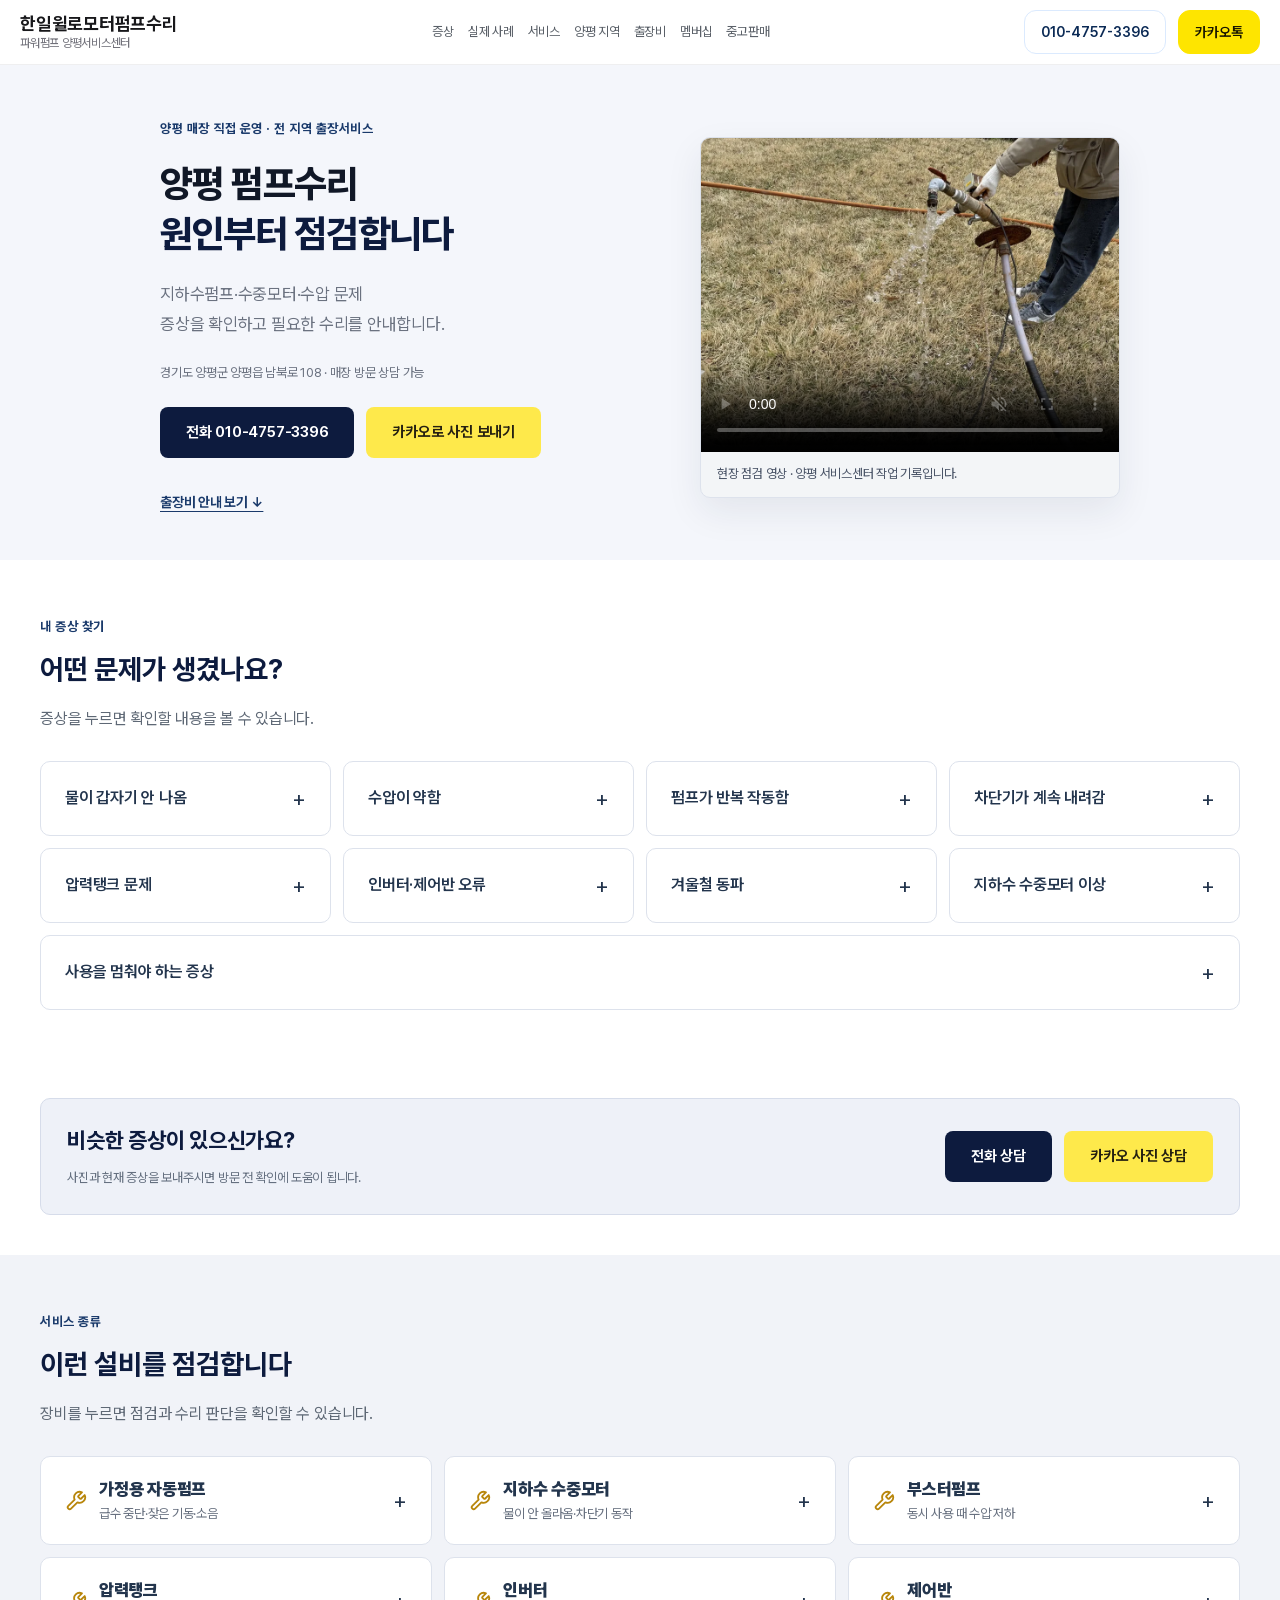
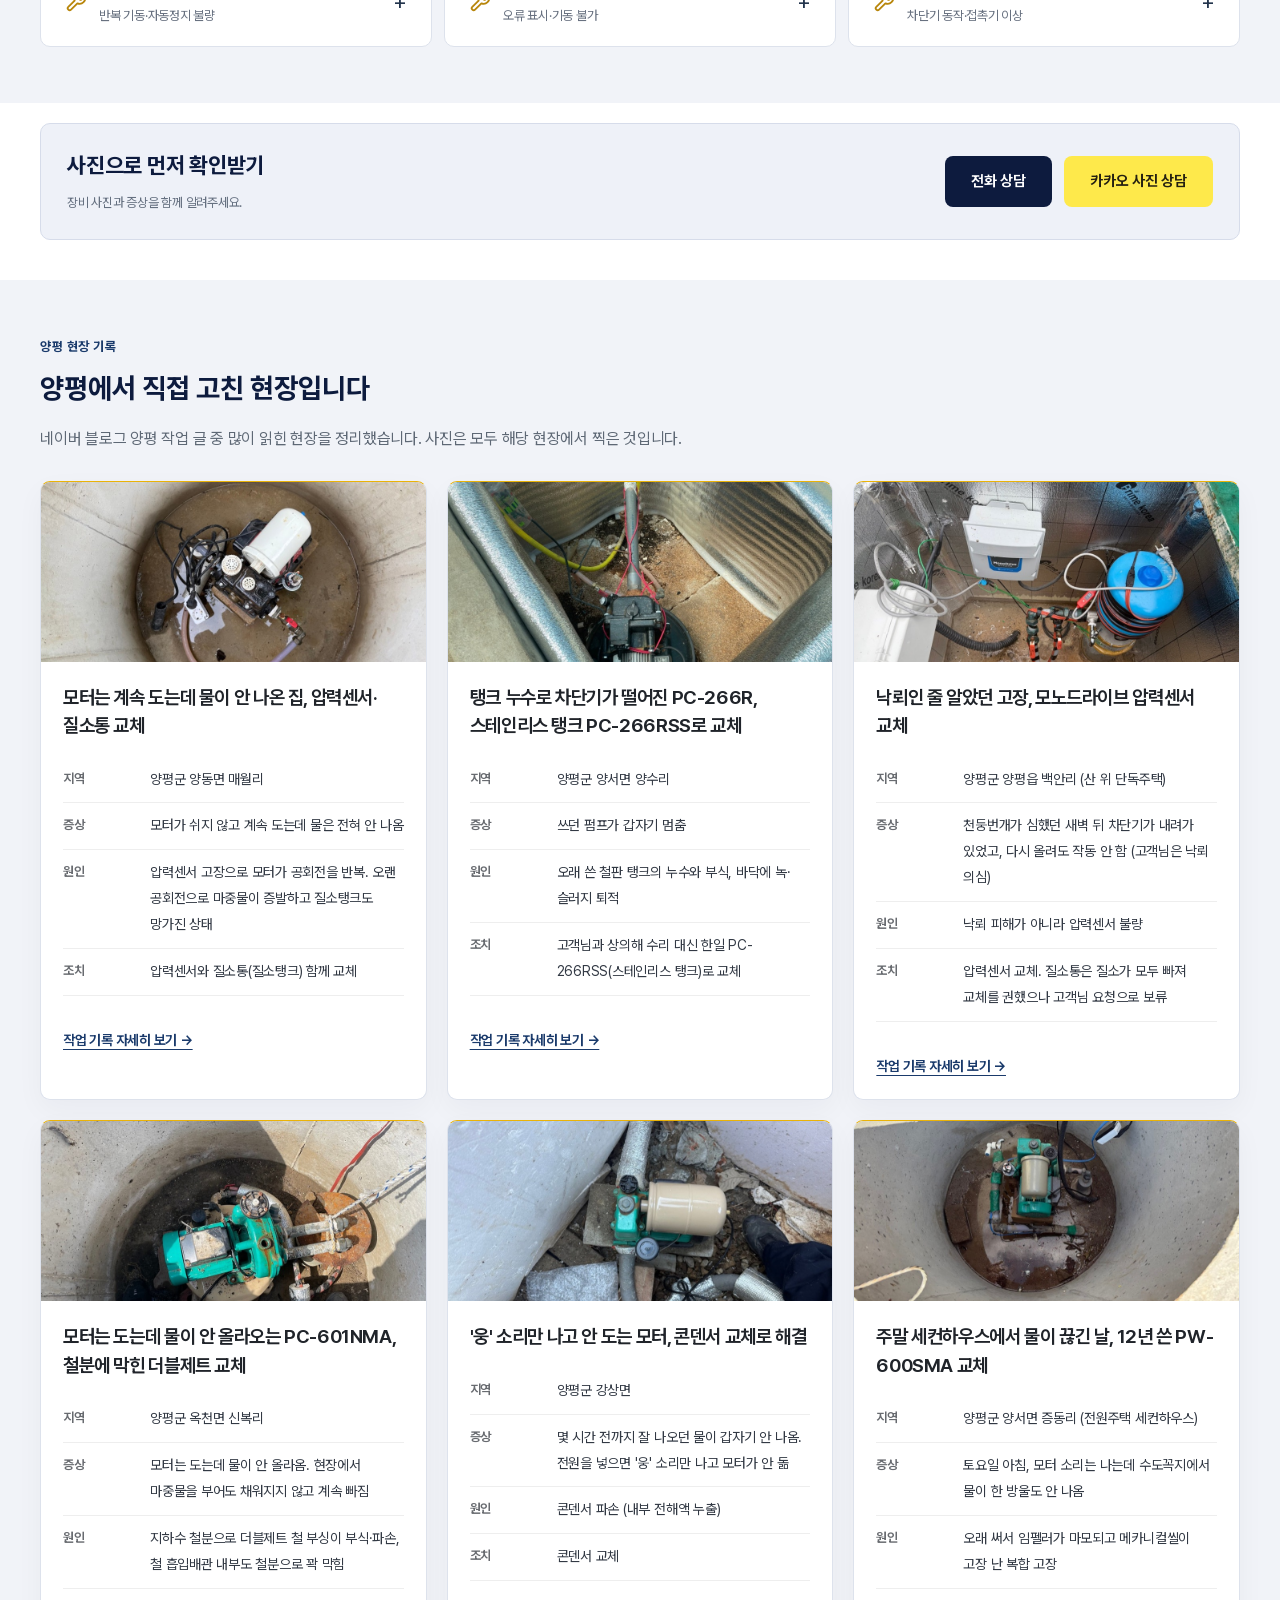
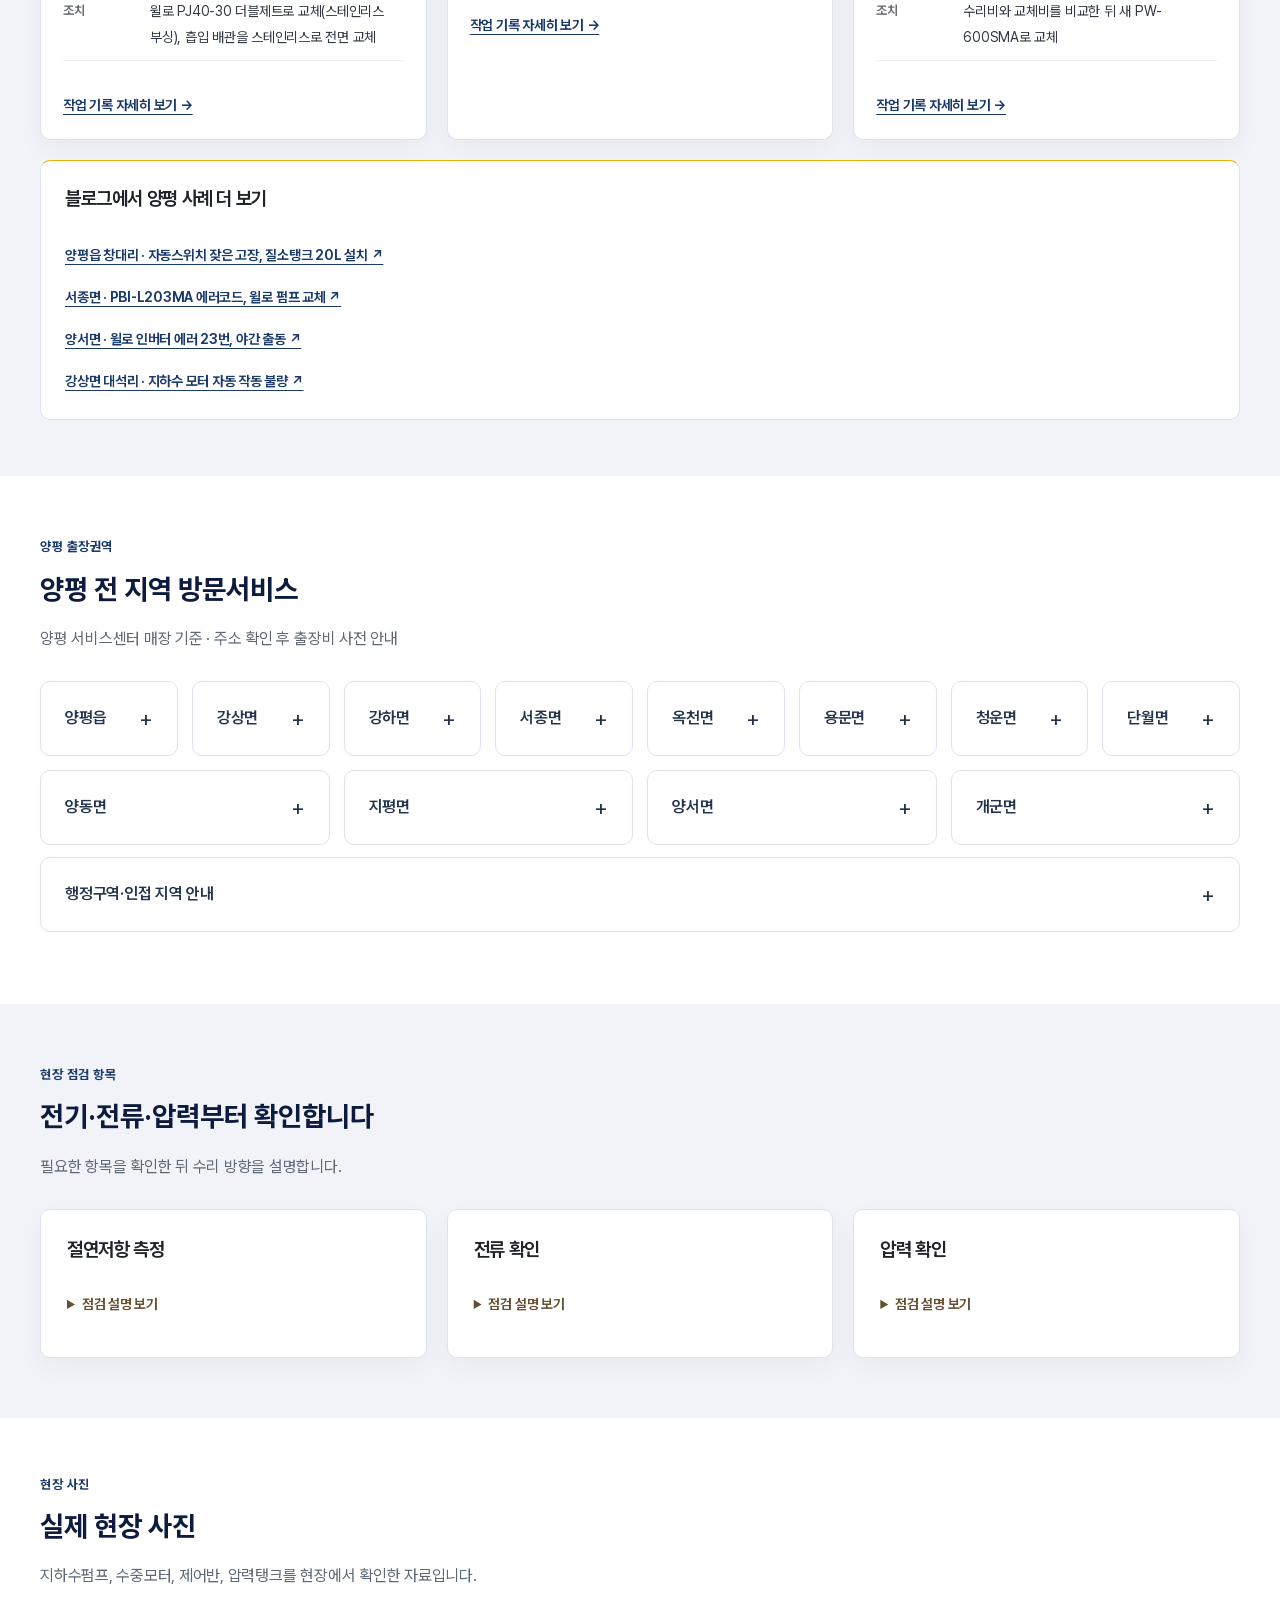
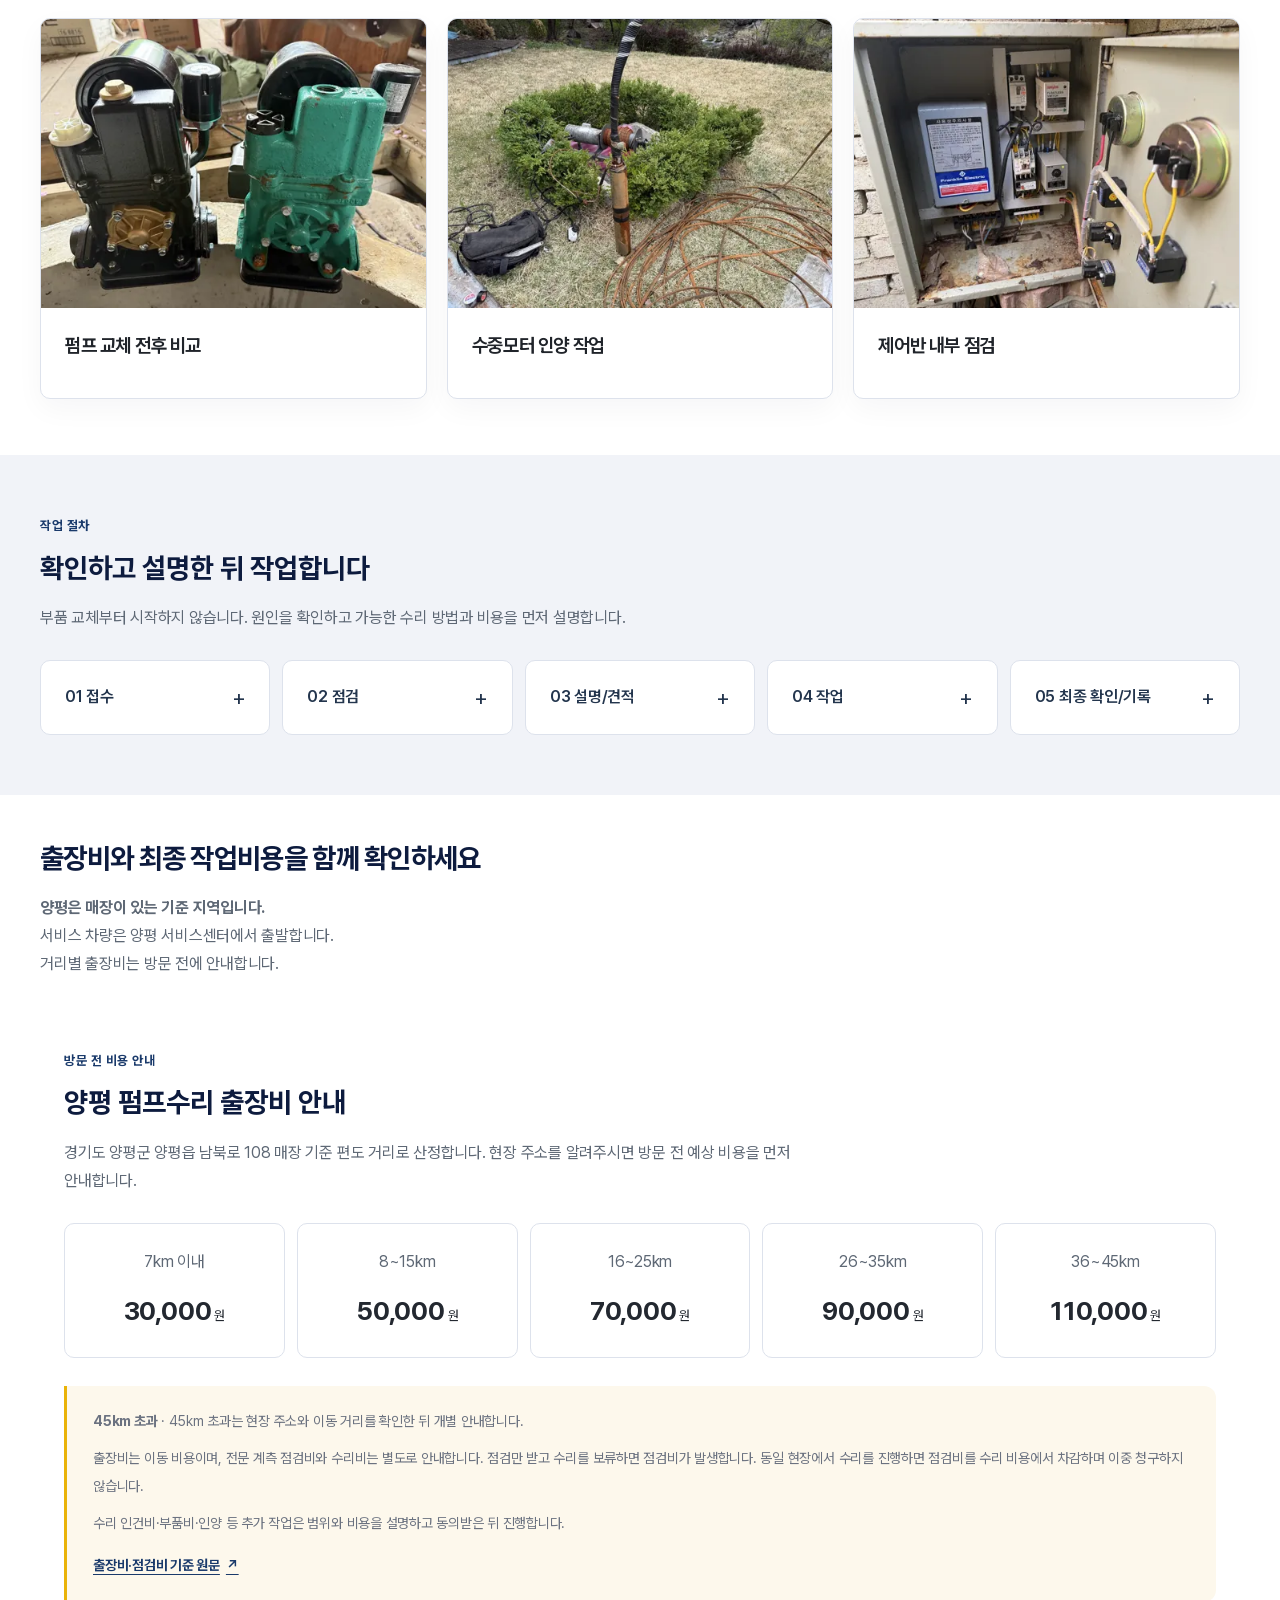
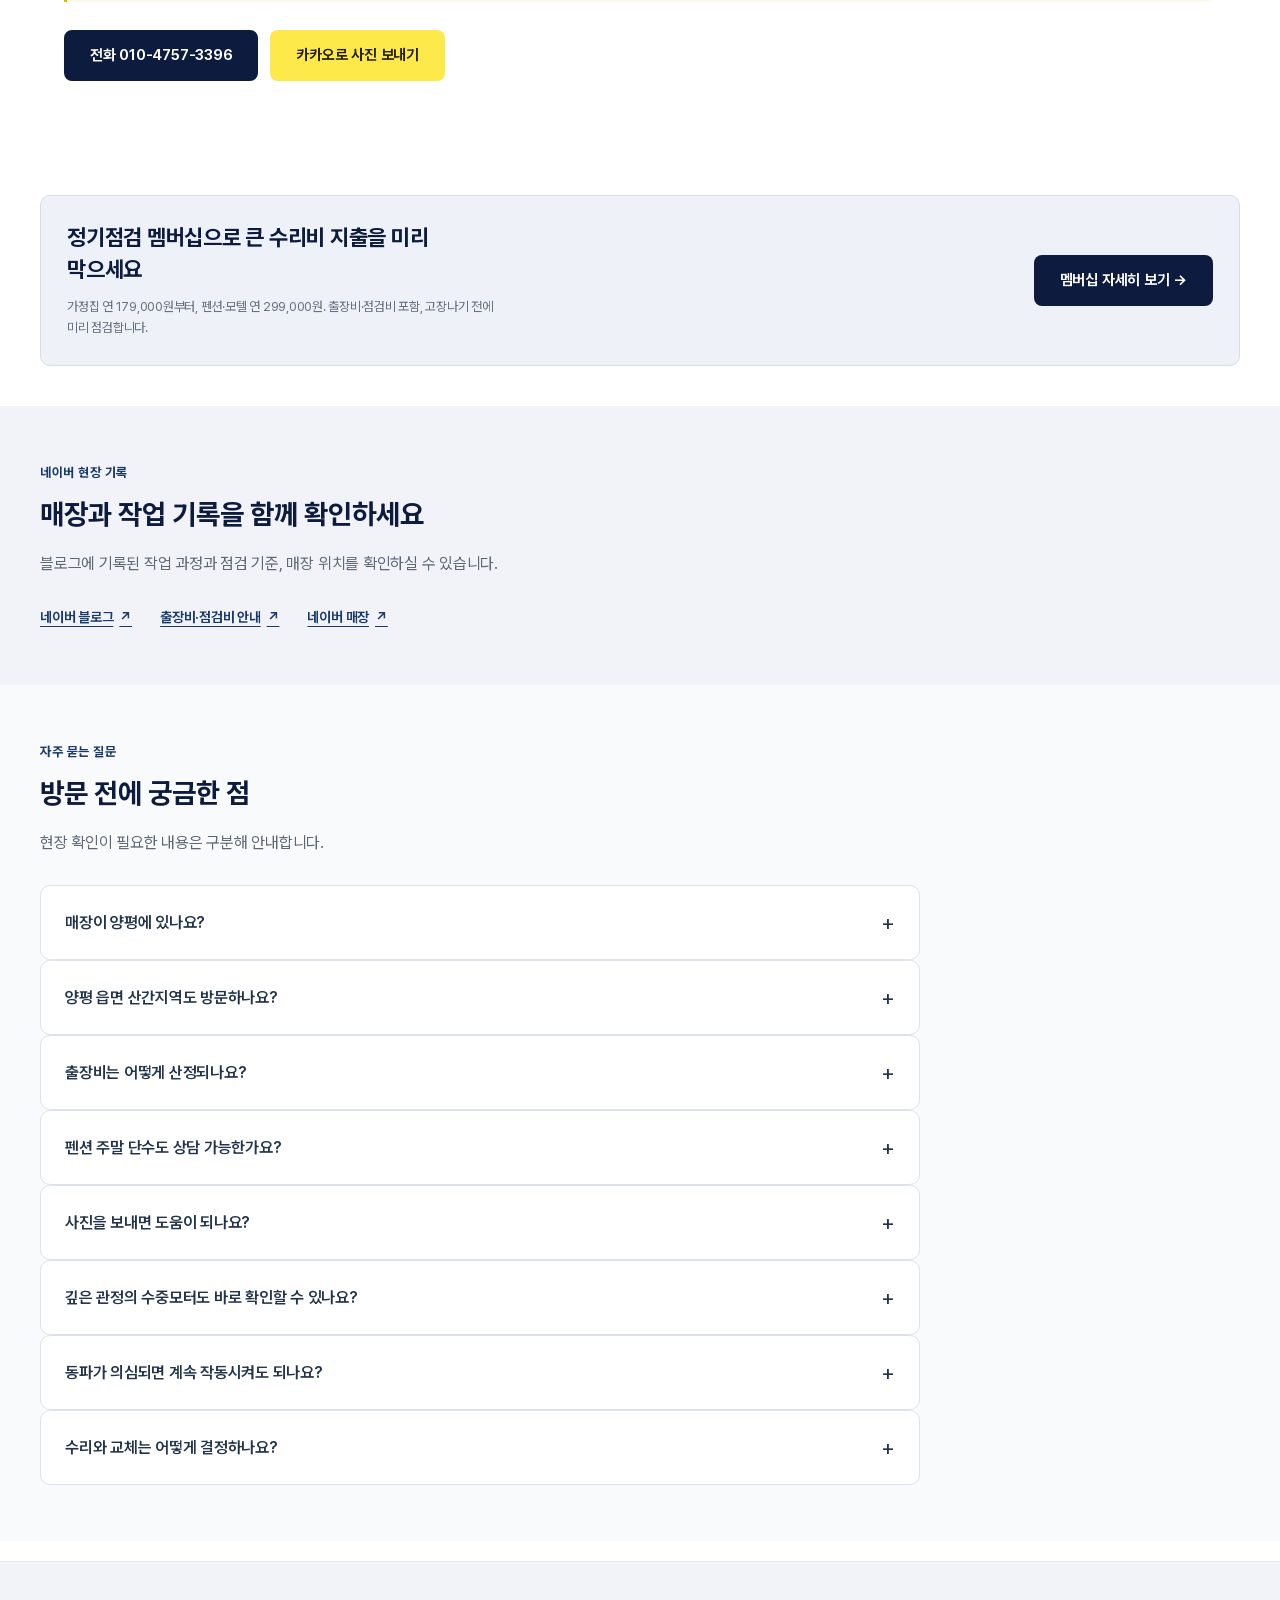
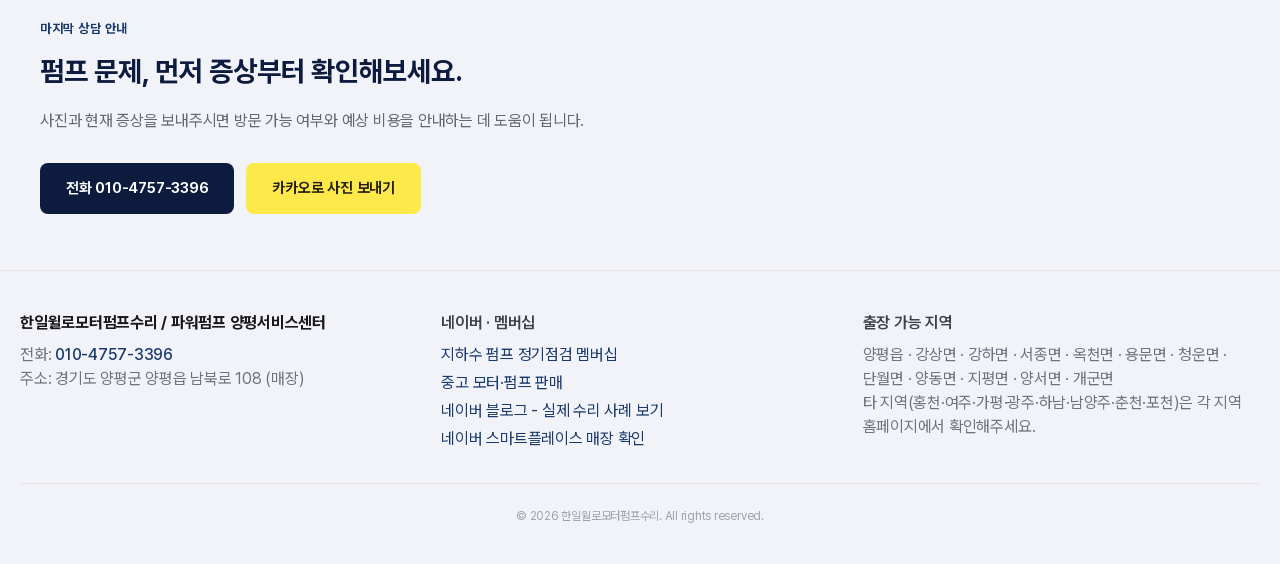
==== commit 8a88521c: "메인에 양평 실제 사례 6건 섹션 추가, 사이트맵 갱신" ====
--- a/index.html
+++ b/index.html
@@ -5,7 +5,7 @@
         <span class="text-lg font-bold text-zinc-900 leading-tight">한일윌로모터펌프수리</span>
         <span class="text-xs text-zinc-500 leading-tight">파워펌프 양평서비스센터</span>
       </a>
-      <nav class="hidden lg:flex items-center gap-5" id="nav"><a href="/#section-problem">증상</a><a href="/#section-service">서비스</a><a href="/#areas">양평 지역</a><a href="/#section-price">출장비</a><a href="/membership/">멤버십</a><a href="/used-motors/">중고판매</a></nav>
+      <nav class="hidden lg:flex items-center gap-5" id="nav"><a href="/#section-problem">증상</a><a href="/#cases">실제 사례</a><a href="/#section-service">서비스</a><a href="/#areas">양평 지역</a><a href="/#section-price">출장비</a><a href="/membership/">멤버십</a><a href="/used-motors/">중고판매</a></nav>
       <div class="flex items-center gap-3">
         <a href="tel:010-4757-3396" class="btn btn-outline btn-sm hidden sm:inline-flex items-center gap-2 px-4 py-2 rounded-full bg-accent/10 text-accent text-base font-semibold hover:bg-zinc-100 transition-colors">010-4757-3396</a>
         <a href="https://pf.kakao.com/_FxaExan" target="_blank" rel="noopener" class="btn btn-secondary btn-sm hidden sm:inline-flex items-center gap-2 px-4 py-2 rounded-full kakao-button text-sm font-bold">카카오톡</a>
@@ -20,10 +20,10 @@
     <div id="mBackdrop" class="m-backdrop"></div>
     <aside id="mDrawer" class="m-drawer" aria-label="전체 메뉴" inert>
       <div class="m-drawer-head"><span style="font-weight: 700; font-size: 18px;">메뉴</span><button id="mClose" aria-label="메뉴 닫기" class="m-drawer-close">×</button></div>
-      <nav class="m-drawer-nav"><a href="/#section-problem">증상</a><a href="/#section-service">서비스</a><a href="/#areas">양평 지역</a><a href="/#section-price">출장비</a><a href="/membership/">멤버십</a><a href="/used-motors/">중고판매</a><a href="/#faq">FAQ</a></nav>
+      <nav class="m-drawer-nav"><a href="/#section-problem">증상</a><a href="/#cases">실제 사례</a><a href="/#section-service">서비스</a><a href="/#areas">양평 지역</a><a href="/#section-price">출장비</a><a href="/membership/">멤버십</a><a href="/used-motors/">중고판매</a><a href="/#faq">FAQ</a></nav>
       <div class="m-drawer-cta"><a href="tel:010-4757-3396" class="m-cta-call">전화 상담</a><a href="https://pf.kakao.com/_FxaExan" target="_blank" rel="noopener" class="m-cta-kakao">카카오톡 상담</a></div>
     </aside>
-  </header><main id="main"><section id="hero" class="hub-hero-simple"><div class="hub-wrap"><div class="hero-copy"><p class="hub-eyebrow">양평 매장 직접 운영 · 전 지역 출장서비스</p><h1>양평 펌프수리<br><span class="text-gradient">원인부터 점검합니다</span></h1><p class="hub-hero-lead">지하수펌프·수중모터·수압 문제<br>증상을 확인하고 필요한 수리를 안내합니다.</p><p class="hub-origin">경기도 양평군 양평읍 남북로 108 · 매장 방문 상담 가능</p><div class="hub-contact"><a class="hub-button primary" href="tel:010-4757-3396">전화 010-4757-3396</a><a class="hub-button kakao" href="https://pf.kakao.com/_FxaExan" target="_blank" rel="noopener">카카오로 사진 보내기</a></div><a class="hub-link" href="#section-price">출장비 안내 보기 ↓</a></div><div class="hero-media" aria-label="실제 현장 점검 영상"><video autoplay muted loop playsinline controls preload="metadata" poster="/images/optimized/work-03-960.webp" aria-label="수중모터 현장 점검 영상"><source src="/images/media/work-video-01.mp4" type="video/mp4"></video><img src="/images/optimized/work-03-960.webp" width="960" height="720" alt="실제 지하수펌프 현장 점검과 물 토출 확인"><p class="hero-media-caption">현장 점검 영상 · 양평 서비스센터 작업 기록입니다.</p></div></div></section><section id="section-problem" class="hub-section " aria-labelledby="section-problem-title"><div class="hub-wrap"><div class="hub-section-heading"><p class="hub-eyebrow">내 증상 찾기</p><h2 id="section-problem-title">어떤 문제가 생겼나요?</h2><p class="hub-intro">증상을 누르면 확인할 내용을 볼 수 있습니다.</p></div><div class="hub-symptom-grid"><details class="hub-mini"><summary>물이 갑자기 안 나옴</summary><div><p>전원·제어 이상, 흡입 문제, 수위 변화 등 원인이 다를 수 있습니다.</p><p><strong>현장 확인</strong> 전원 공급, 제어반 표시, 모터 운전, 흡입·토출 상태를 순서대로 확인합니다.</p></div></details><details class="hub-mini"><summary>수압이 약함</summary><div><p>동시 사용량, 배관 손실, 누수, 펌프 내부 마모가 영향을 줄 수 있습니다.</p><p><strong>현장 확인</strong> 사용 시간대와 급수 경로, 압력 변화, 누수와 장비 상태를 함께 봅니다.</p></div></details><details class="hub-mini"><summary>펌프가 반복 작동함</summary><div><p>압력탱크, 압력스위치, 배관 누수·역류 등 여러 원인이 가능합니다.</p><p><strong>현장 확인</strong> 물을 쓰지 않을 때 압력 유지와 기동·정지 반복 여부를 확인합니다.</p></div></details><details class="hub-mini"><summary>차단기가 계속 내려감</summary><div><p>모터·케이블 절연, 접속 상태, 과부하 등을 구분해야 합니다.</p><p><strong>현장 확인</strong> 전원을 안전하게 분리하고 절연·배선·보호장치 상태와 운전 조건을 점검합니다.</p></div></details><details class="hub-mini"><summary>압력탱크 문제</summary><div><p>충전압 저하, 막 손상, 연결부 누수 등이 비슷한 증상을 만들 수 있습니다.</p><p><strong>현장 확인</strong> 설비를 정지·감압한 조건에서 탱크 상태와 압력 유지, 자동정지를 확인합니다.</p></div></details><details class="hub-mini"><summary>인버터·제어반 오류</summary><div><p>전원, 센서, 배선, 기판 문제에 따라 오류가 달라질 수 있습니다.</p><p><strong>현장 확인</strong> 모델과 오류 표시, 전원·단자·모터 측 상태를 구분해 점검합니다.</p></div></details><details class="hub-mini"><summary>겨울철 동파</summary><div><p>배관 결빙과 펌프 케이싱 손상은 필요한 조치가 다릅니다.</p><p><strong>현장 확인</strong> 노출·보온 상태, 누수·균열과 해빙 후 작동 상태를 확인합니다.</p></div></details><details class="hub-mini"><summary>지하수 수중모터 이상</summary><div><p>급수 중단만으로 모터 고장을 단정하기 어렵습니다.</p><p><strong>현장 확인</strong> 지상 제어반, 전기 측정, 토출 상태를 먼저 확인하고 필요하면 인양 범위를 설명합니다.</p></div></details></div><details class="hub-fold"><summary>사용을 멈춰야 하는 증상</summary><div class="hub-fold-content"><p>차단기가 반복해서 내려가거나 탄 냄새·침수가 있으면 사용을 멈추고 상담해주세요. 전기 배선이나 제어반 내부는 직접 만지지 마세요.</p></div></details></div></section><aside id="symptom-contact" class="hub-wrap hub-inline-cta"><div><strong>비슷한 증상이 있으신가요?</strong><p>사진과 현재 증상을 보내주시면 방문 전 확인에 도움이 됩니다.</p></div><div class="hub-contact"><a class="hub-button primary" href="tel:010-4757-3396">전화 상담</a><a class="hub-button kakao" href="https://pf.kakao.com/_FxaExan" target="_blank" rel="noopener">카카오 사진 상담</a></div></aside><section id="section-service" class="hub-section soft" aria-labelledby="section-service-title"><div class="hub-wrap"><div class="hub-section-heading"><p class="hub-eyebrow">서비스 종류</p><h2 id="section-service-title">이런 설비를 점검합니다</h2><p class="hub-intro">장비를 누르면 점검과 수리 판단을 확인할 수 있습니다.</p></div><div class="hub-service-list"><details class="hub-mini"><summary><span class="hub-service-summary"><span class="hub-service-icon" aria-hidden="true"><svg viewBox="0 0 24 24" fill="none" stroke="currentColor" stroke-width="2" stroke-linecap="round" stroke-linejoin="round"><path d="M14.7 6.3a1 1 0 0 0 0 1.4l1.6 1.6a1 1 0 0 0 1.4 0l3.77-3.77a6 6 0 0 1-7.94 7.94l-6.91 6.91a2.12 2.12 0 0 1-3-3l6.91-6.91a6 6 0 0 1 7.94-7.94z"></path></svg></span><span><strong>가정용 자동펌프</strong><small>급수 중단·잦은 기동·소음</small></span></span></summary><div><dl class="hub-facts"><div><dt>점검</dt><dd>흡입·토출, 압력스위치, 임펠러와 씰 상태</dd></div><div><dt>원인·수리 판단</dt><dd>누수·공기 유입·부품 마모를 구분하고 부품 수리 가능성과 전체 교체 필요성을 비교합니다.</dd></div></dl></div></details><details class="hub-mini"><summary><span class="hub-service-summary"><span class="hub-service-icon" aria-hidden="true"><svg viewBox="0 0 24 24" fill="none" stroke="currentColor" stroke-width="2" stroke-linecap="round" stroke-linejoin="round"><path d="M14.7 6.3a1 1 0 0 0 0 1.4l1.6 1.6a1 1 0 0 0 1.4 0l3.77-3.77a6 6 0 0 1-7.94 7.94l-6.91 6.91a2.12 2.12 0 0 1-3-3l6.91-6.91a6 6 0 0 1 7.94-7.94z"></path></svg></span><span><strong>지하수 수중모터</strong><small>물이 안 올라옴·차단기 동작</small></span></span></summary><div><dl class="hub-facts"><div><dt>점검</dt><dd>제어반, 절연·전류, 케이블과 토출 상태</dd></div><div><dt>원인·수리 판단</dt><dd>지상 점검으로 확인되는 범위를 설명하고 인양이 필요하면 범위·비용을 먼저 안내합니다.</dd></div></dl></div></details><details class="hub-mini"><summary><span class="hub-service-summary"><span class="hub-service-icon" aria-hidden="true"><svg viewBox="0 0 24 24" fill="none" stroke="currentColor" stroke-width="2" stroke-linecap="round" stroke-linejoin="round"><path d="M14.7 6.3a1 1 0 0 0 0 1.4l1.6 1.6a1 1 0 0 0 1.4 0l3.77-3.77a6 6 0 0 1-7.94 7.94l-6.91 6.91a2.12 2.12 0 0 1-3-3l6.91-6.91a6 6 0 0 1 7.94-7.94z"></path></svg></span><span><strong>부스터펌프</strong><small>동시 사용 때 수압 저하</small></span></span></summary><div><dl class="hub-facts"><div><dt>점검</dt><dd>압력 설정, 센서, 운전 대수와 급수 부하</dd></div><div><dt>원인·수리 판단</dt><dd>제어·탱크·배관을 먼저 확인하고 현재 설비로 개선할 수 있는지 판단합니다.</dd></div></dl></div></details><details class="hub-mini"><summary><span class="hub-service-summary"><span class="hub-service-icon" aria-hidden="true"><svg viewBox="0 0 24 24" fill="none" stroke="currentColor" stroke-width="2" stroke-linecap="round" stroke-linejoin="round"><path d="M14.7 6.3a1 1 0 0 0 0 1.4l1.6 1.6a1 1 0 0 0 1.4 0l3.77-3.77a6 6 0 0 1-7.94 7.94l-6.91 6.91a2.12 2.12 0 0 1-3-3l6.91-6.91a6 6 0 0 1 7.94-7.94z"></path></svg></span><span><strong>압력탱크</strong><small>반복 기동·자동정지 불량</small></span></span></summary><div><dl class="hub-facts"><div><dt>점검</dt><dd>충전압, 막·밸브 상태, 누수와 압력 유지</dd></div><div><dt>원인·수리 판단</dt><dd>설비 조건에 맞춰 조정 가능한지, 탱크 손상으로 교체가 필요한지 설명합니다.</dd></div></dl></div></details><details class="hub-mini"><summary><span class="hub-service-summary"><span class="hub-service-icon" aria-hidden="true"><svg viewBox="0 0 24 24" fill="none" stroke="currentColor" stroke-width="2" stroke-linecap="round" stroke-linejoin="round"><path d="M14.7 6.3a1 1 0 0 0 0 1.4l1.6 1.6a1 1 0 0 0 1.4 0l3.77-3.77a6 6 0 0 1-7.94 7.94l-6.91 6.91a2.12 2.12 0 0 1-3-3l6.91-6.91a6 6 0 0 1 7.94-7.94z"></path></svg></span><span><strong>인버터</strong><small>오류 표시·기동 불가</small></span></span></summary><div><dl class="hub-facts"><div><dt>점검</dt><dd>모델별 오류, 전원, 배선, 센서와 모터 측 상태</dd></div><div><dt>원인·수리 판단</dt><dd>기판에 국한된 문제인지 다른 계통 문제인지 구분해 부분 수리와 교체를 비교합니다.</dd></div></dl></div></details><details class="hub-mini"><summary><span class="hub-service-summary"><span class="hub-service-icon" aria-hidden="true"><svg viewBox="0 0 24 24" fill="none" stroke="currentColor" stroke-width="2" stroke-linecap="round" stroke-linejoin="round"><path d="M14.7 6.3a1 1 0 0 0 0 1.4l1.6 1.6a1 1 0 0 0 1.4 0l3.77-3.77a6 6 0 0 1-7.94 7.94l-6.91 6.91a2.12 2.12 0 0 1-3-3l6.91-6.91a6 6 0 0 1 7.94-7.94z"></path></svg></span><span><strong>제어반</strong><small>차단기 동작·접촉기 이상</small></span></span></summary><div><dl class="hub-facts"><div><dt>점검</dt><dd>단자, 배선, 보호장치와 접점 상태</dd></div><div><dt>원인·수리 판단</dt><dd>전기 공급·모터·제어 부품의 원인을 나누어 필요한 수리 범위를 정합니다.</dd></div></dl></div></details></div></div></section><aside id="service-contact" class="hub-wrap hub-inline-cta"><div><strong>사진으로 먼저 확인받기</strong><p>장비 사진과 증상을 함께 알려주세요.</p></div><div class="hub-contact"><a class="hub-button primary" href="tel:010-4757-3396">전화 상담</a><a class="hub-button kakao" href="https://pf.kakao.com/_FxaExan" target="_blank" rel="noopener">카카오 사진 상담</a></div></aside><section id="areas" class="hub-section " aria-labelledby="areas-title"><div class="hub-wrap"><div class="hub-section-heading"><p class="hub-eyebrow">양평 출장권역</p><h2 id="areas-title">양평 전 지역 방문서비스</h2><p class="hub-intro">양평 서비스센터 매장 기준 · 주소 확인 후 출장비 사전 안내</p></div><div class="hub-region-buttons"><details class="hub-mini"><summary>양평읍</summary><div class="hub-fold-content"><p>매장이 있는 읍입니다. 매장 방문 상담과 출장 모두 가능합니다.</p></div></details><details class="hub-mini"><summary>강상면</summary><div class="hub-fold-content"><p>매장에서 가까운 권역으로, 당일 방문이 수월한 편입니다.</p></div></details><details class="hub-mini"><summary>강하면</summary><div class="hub-fold-content"><p>전원주택·농가 지하수 설비 점검과 수리를 상담합니다.</p></div></details><details class="hub-mini"><summary>서종면</summary><div class="hub-fold-content"><p>펜션·전원주택이 많은 지역으로, 동시 급수 상태를 함께 확인합니다.</p></div></details><details class="hub-mini"><summary>옥천면</summary><div class="hub-fold-content"><p>관정과 주택 사이 배관이 긴 경우 높이 차이와 급수 경로를 함께 확인합니다.</p></div></details><details class="hub-mini"><summary>용문면</summary><div class="hub-fold-content"><p>산간 농가·전원주택은 관정 위치와 장비 접근 공간을 확인합니다.</p></div></details><details class="hub-mini"><summary>청운면</summary><div class="hub-fold-content"><p>지하수 사용 주택은 급수 중단 범위와 수원·배관 구성을 살핍니다.</p></div></details><details class="hub-mini"><summary>단월면</summary><div class="hub-fold-content"><p>농업용과 생활용을 함께 사용하는 설비는 운전 시간과 동시 사용량을 확인합니다.</p></div></details><details class="hub-mini"><summary>양동면</summary><div class="hub-fold-content"><p>산간 현장은 정확한 주소와 진입로·장비 접근 조건을 확인한 뒤 일정을 안내합니다.</p></div></details><details class="hub-mini"><summary>지평면</summary><div class="hub-fold-content"><p>전원주택의 자동펌프·압력탱크 문제는 압력 유지와 누수 여부를 나누어 봅니다.</p></div></details><details class="hub-mini"><summary>양서면</summary><div class="hub-fold-content"><p>북한강·남한강 인근 전원주택은 장기 부재 후 생긴 증상인지도 함께 확인합니다.</p></div></details><details class="hub-mini"><summary>개군면</summary><div class="hub-fold-content"><p>옥외 펌프실과 노출 배관은 보온 상태와 물이 새는 지점을 확인합니다.</p></div></details></div><details class="hub-fold"><summary>행정구역·인접 지역 안내</summary><div class="hub-fold-content"><p>현행 1읍·11면 기준입니다. 주소와 진입 조건에 따라 방문 일정을 조율합니다. 양평 외 지역은 홍천·여주·가평·광주·하남·남양주·춘천·포천 등 별도 지역 페이지에서 확인해주세요.</p><a class="hub-link" href="https://www.yp21.go.kr/" target="_blank" rel="noopener">양평군청 공식 행정구역 ↗</a></div></details></div></section><section id="evidence" class="hub-section soft" aria-labelledby="evidence-title"><div class="hub-wrap"><div class="hub-section-heading"><p class="hub-eyebrow">현장 점검 항목</p><h2 id="evidence-title">전기·전류·압력부터 확인합니다</h2><p class="hub-intro">필요한 항목을 확인한 뒤 수리 방향을 설명합니다.</p></div><div class="hub-grid three"><article class="hub-card hub-card-body"><h3>절연저항 측정</h3><details class="hub-case-more"><summary>점검 설명 보기</summary><p>모터·케이블 절연 상태를 점검해 누전 관련 원인을 구분합니다. 장비 연결 조건과 제조사 기준을 고려합니다.</p><a class="hub-link" href="https://blog.naver.com/sunwoo774/224197972757">블로그 점검 기준 <span aria-hidden="true">↗</span></a></details></article><article class="hub-card hub-card-body"><h3>전류 확인</h3><details class="hub-case-more"><summary>점검 설명 보기</summary><img src="/images/optimized/work-02-960.webp" srcset="/images/optimized/work-02-480.webp 480w, /images/optimized/work-02-960.webp 960w" sizes="(max-width: 640px) 100vw, (max-width: 1000px) 50vw, 33vw" width="960" height="720" alt="현장 전류 점검 장면" loading="lazy" decoding="async"><p>운전 전류를 장비 정격 및 운전 조건과 비교합니다. 전류 하나만으로 고장 부품을 단정하지 않습니다.</p><a class="hub-link" href="https://blog.naver.com/sunwoo774/224197972757">블로그 점검 기준 <span aria-hidden="true">↗</span></a></details></article><article class="hub-card hub-card-body"><h3>압력 확인</h3><details class="hub-case-more"><summary>점검 설명 보기</summary><p>물을 쓸 때와 멈췄을 때의 압력 변화를 보고 급수·탱크·배관 상태를 함께 판단합니다.</p><a class="hub-link" href="https://blog.naver.com/sunwoo774/224197972757">블로그 점검 기준 <span aria-hidden="true">↗</span></a></details></article></div></div></section><section id="gallery" class="hub-section " aria-labelledby="gallery-title"><div class="hub-wrap"><div class="hub-section-heading"><p class="hub-eyebrow">현장 사진</p><h2 id="gallery-title">실제 현장 사진</h2><p class="hub-intro">지하수펌프, 수중모터, 제어반, 압력탱크를 현장에서 확인한 자료입니다.</p></div><div class="hub-grid three"><article class="hub-card"><img src="/images/optimized/work-01-960.webp" srcset="/images/optimized/work-01-480.webp 480w, /images/optimized/work-01-960.webp 960w" sizes="(max-width: 640px) 100vw, (max-width: 1000px) 50vw, 33vw" width="960" height="720" alt="펌프 교체 전후 비교" loading="lazy" decoding="async"><div class="hub-card-body"><h3>펌프 교체 전후 비교</h3></div></article><article class="hub-card"><img src="/images/optimized/work-04-960.webp" srcset="/images/optimized/work-04-480.webp 480w, /images/optimized/work-04-960.webp 960w" sizes="(max-width: 640px) 100vw, (max-width: 1000px) 50vw, 33vw" width="960" height="720" alt="수중모터 인양 작업" loading="lazy" decoding="async"><div class="hub-card-body"><h3>수중모터 인양 작업</h3></div></article><article class="hub-card"><img src="/images/optimized/work-08-960.webp" srcset="/images/optimized/work-08-480.webp 480w, /images/optimized/work-08-960.webp 960w" sizes="(max-width: 640px) 100vw, (max-width: 1000px) 50vw, 33vw" width="960" height="720" alt="제어반 내부 점검" loading="lazy" decoding="async"><div class="hub-card-body"><h3>제어반 내부 점검</h3></div></article></div></div></section><section id="process" class="hub-section soft" aria-labelledby="process-title"><div class="hub-wrap"><div class="hub-section-heading"><p class="hub-eyebrow">작업 절차</p><h2 id="process-title">확인하고 설명한 뒤 작업합니다</h2><p class="hub-intro">부품 교체부터 시작하지 않습니다. 원인을 확인하고 가능한 수리 방법과 비용을 먼저 설명합니다.</p></div><div class="hub-steps"><details class="hub-mini"><summary><span>01 접수</span></summary><div><p><strong>접수</strong> · 주소·연락처·장비 종류</p><p><strong>증상 확인</strong> · 발생 시점·사진·운전 상태</p></div></details><details class="hub-mini"><summary><span>02 점검</span></summary><div><p><strong>현장 점검</strong> · 전기·압력·배관·설비 상태</p></div></details><details class="hub-mini"><summary><span>03 설명/견적</span></summary><div><p><strong>원인 설명</strong> · 확인된 내용과 추가 확인 범위</p><p><strong>비용 안내</strong> · 출장·점검·작업 비용 구분</p><p><strong>고객 동의</strong> · 범위와 금액 확인 후 진행</p></div></details><details class="hub-mini"><summary><span>04 작업</span></summary><div><p><strong>작업</strong> · 합의한 수리·교체 시행</p></div></details><details class="hub-mini"><summary><span>05 최종 확인/기록</span></summary><div><p><strong>최종 확인</strong> · 급수·압력·자동 운전 점검</p><p><strong>기록</strong> · 사진과 작업 내용 정리</p></div></details></div></div></section><div class="hub-wrap hub-cost-intro"><h2>출장비와 최종 작업비용을 함께 확인하세요</h2><p><strong>양평은 매장이 있는 기준 지역입니다.</strong><br>서비스 차량은 양평 서비스센터에서 출발합니다.<br>거리별 출장비는 방문 전에 안내합니다.</p><section id="section-price" class="hub-section " aria-labelledby="section-price-title"><div class="hub-wrap"><div class="hub-section-heading"><p class="hub-eyebrow">방문 전 비용 안내</p><h2 id="section-price-title">양평 펌프수리 출장비 안내</h2><p class="hub-intro">경기도 양평군 양평읍 남북로 108 매장 기준 편도 거리로 산정합니다. 현장 주소를 알려주시면 방문 전 예상 비용을 먼저 안내합니다.</p></div><div class="hub-fees"><div class="hub-card hub-card-body"><p>7km 이내</p><strong>30,000<small>원</small></strong></div><div class="hub-card hub-card-body"><p>8~15km</p><strong>50,000<small>원</small></strong></div><div class="hub-card hub-card-body"><p>16~25km</p><strong>70,000<small>원</small></strong></div><div class="hub-card hub-card-body"><p>26~35km</p><strong>90,000<small>원</small></strong></div><div class="hub-card hub-card-body"><p>36~45km</p><strong>110,000<small>원</small></strong></div></div><div class="hub-note"><p><strong>45km 초과</strong> · 45km 초과는 현장 주소와 이동 거리를 확인한 뒤 개별 안내합니다.</p><p>출장비는 이동 비용이며, 전문 계측 점검비와 수리비는 별도로 안내합니다. 점검만 받고 수리를 보류하면 점검비가 발생합니다. 동일 현장에서 수리를 진행하면 점검비를 수리 비용에서 차감하며 이중 청구하지 않습니다.</p><p>수리 인건비·부품비·인양 등 추가 작업은 범위와 비용을 설명하고 동의받은 뒤 진행합니다.</p><a class="hub-link" href="https://blog.naver.com/sunwoo774/224197972757">출장비·점검비 기준 원문 <span aria-hidden="true">↗</span></a></div><div class="hub-contact"><a class="hub-button primary" href="tel:010-4757-3396">전화 010-4757-3396</a><a class="hub-button kakao" href="https://pf.kakao.com/_FxaExan" target="_blank" rel="noopener">카카오로 사진 보내기</a></div></div></section></div><aside id="membership-promo" class="hub-wrap hub-inline-cta"><div><strong>정기점검 멤버십으로 큰 수리비 지출을 미리 막으세요</strong><p>가정집 연 179,000원부터, 펜션·모텔 연 299,000원. 출장비·점검비 포함, 고장나기 전에 미리 점검합니다.</p></div><div class="hub-contact"><a class="hub-button primary" href="/membership/">멤버십 자세히 보기 →</a></div></aside><section id="blog" class="hub-section soft" aria-labelledby="blog-title"><div class="hub-wrap"><div class="hub-section-heading"><p class="hub-eyebrow">네이버 현장 기록</p><h2 id="blog-title">매장과 작업 기록을 함께 확인하세요</h2><p class="hub-intro">블로그에 기록된 작업 과정과 점검 기준, 매장 위치를 확인하실 수 있습니다.</p></div><div class="hub-area-links"><a class="hub-link" href="https://blog.naver.com/sunwoo774">네이버 블로그 <span aria-hidden="true">↗</span></a><a class="hub-link" href="https://blog.naver.com/sunwoo774/224197972757">출장비·점검비 안내 <span aria-hidden="true">↗</span></a><a class="hub-link" href="https://map.naver.com/p/search/%ED%95%9C%EC%9D%BC%EC%9C%8C%EB%A1%9C%EB%AA%A8%ED%84%B0%ED%8E%8C%ED%94%84%20%EC%96%91%ED%8F%89%20%EB%82%A8%EB%B6%81%EB%A1%9C%20108">네이버 매장 <span aria-hidden="true">↗</span></a></div></div></section><section id="faq" class="hub-section " aria-labelledby="faq-title"><div class="hub-wrap"><div class="hub-section-heading"><p class="hub-eyebrow">자주 묻는 질문</p><h2 id="faq-title">방문 전에 궁금한 점</h2><p class="hub-intro">현장 확인이 필요한 내용은 구분해 안내합니다.</p></div><div class="hub-faq"><details class="hub-mini"><summary>매장이 양평에 있나요?</summary><div class="hub-fold-content"><p>네, 경기도 양평군 양평읍 남북로 108에 매장이 있습니다. 매장 방문 상담과 양평 전 지역 출장 수리를 함께 운영합니다.</p></div></details><details class="hub-mini"><summary>양평 읍면 산간지역도 방문하나요?</summary><div class="hub-fold-content"><p>출장 상담 가능합니다. 현장 주소, 진입로와 장비 운반 조건을 확인하고 작업 일정·거리별 출장비를 방문 전에 안내합니다.</p></div></details><details class="hub-mini"><summary>출장비는 어떻게 산정되나요?</summary><div class="hub-fold-content"><p>양평 서비스센터 기준 편도 거리로 출장비를 산정합니다. 주소 확인 후 미리 안내하며, 점검비·작업비·부품비까지 포함한 최종 작업비용을 함께 확인하는 것이 정확합니다.</p></div></details><details class="hub-mini"><summary>펜션 주말 단수도 상담 가능한가요?</summary><div class="hub-fold-content"><p>현재 급수 상태와 객실 사용 상황을 알려주세요. 현장 위치와 진행 중인 작업 일정을 확인해 방문 가능 시간을 안내합니다. 즉시 도착이나 당일 복구를 확약하지 않습니다.</p></div></details><details class="hub-mini"><summary>사진을 보내면 도움이 되나요?</summary><div class="hub-fold-content"><p>관정 주변, 펌프 명판, 외부 제어 화면과 배관 사진이 도움이 됩니다. 촬영을 위해 제어반을 열거나 배선을 만지지는 마세요.</p></div></details><details class="hub-mini"><summary>깊은 관정의 수중모터도 바로 확인할 수 있나요?</summary><div class="hub-fold-content"><p>지상 전기 측정과 제어·토출 상태부터 확인합니다. 관정 내부 확인에는 인양이 필요할 수 있으며 깊이·설치 상태·접근 조건에 따라 작업 범위가 달라집니다.</p></div></details><details class="hub-mini"><summary>동파가 의심되면 계속 작동시켜도 되나요?</summary><div class="hub-fold-content"><p>급수 중단 상태에서 무리하게 운전하지 말고 상담해주세요. 전기 안전과 결빙 위치, 장비 손상을 확인한 뒤 필요한 조치를 안내합니다.</p></div></details><details class="hub-mini"><summary>수리와 교체는 어떻게 결정하나요?</summary><div class="hub-fold-content"><p>손상 범위와 부품 수급, 사용 조건과 비용을 함께 비교합니다. 점검 결과를 설명하고 동의를 받은 뒤 필요한 작업을 진행합니다.</p></div></details></div></div></section><section id="cta" class="hub-section " aria-labelledby="cta-title"><div class="hub-wrap"><div class="hub-section-heading"><p class="hub-eyebrow">마지막 상담 안내</p><h2 id="cta-title">펌프 문제, 먼저 증상부터 확인해보세요.</h2><p class="hub-intro">사진과 현재 증상을 보내주시면 방문 가능 여부와 예상 비용을 안내하는 데 도움이 됩니다.</p></div><div class="hub-contact"><a class="hub-button primary" href="tel:010-4757-3396">전화 010-4757-3396</a><a class="hub-button kakao" href="https://pf.kakao.com/_FxaExan" target="_blank" rel="noopener">카카오로 사진 보내기</a></div></div></section></main><footer class="border-t border-zinc-200 bg-zinc-50 py-10">
+  </header><main id="main"><section id="hero" class="hub-hero-simple"><div class="hub-wrap"><div class="hero-copy"><p class="hub-eyebrow">양평 매장 직접 운영 · 전 지역 출장서비스</p><h1>양평 펌프수리<br><span class="text-gradient">원인부터 점검합니다</span></h1><p class="hub-hero-lead">지하수펌프·수중모터·수압 문제<br>증상을 확인하고 필요한 수리를 안내합니다.</p><p class="hub-origin">경기도 양평군 양평읍 남북로 108 · 매장 방문 상담 가능</p><div class="hub-contact"><a class="hub-button primary" href="tel:010-4757-3396">전화 010-4757-3396</a><a class="hub-button kakao" href="https://pf.kakao.com/_FxaExan" target="_blank" rel="noopener">카카오로 사진 보내기</a></div><a class="hub-link" href="#section-price">출장비 안내 보기 ↓</a></div><div class="hero-media" aria-label="실제 현장 점검 영상"><video autoplay muted loop playsinline controls preload="metadata" poster="/images/optimized/work-03-960.webp" aria-label="수중모터 현장 점검 영상"><source src="/images/media/work-video-01.mp4" type="video/mp4"></video><img src="/images/optimized/work-03-960.webp" width="960" height="720" alt="실제 지하수펌프 현장 점검과 물 토출 확인"><p class="hero-media-caption">현장 점검 영상 · 양평 서비스센터 작업 기록입니다.</p></div></div></section><section id="section-problem" class="hub-section " aria-labelledby="section-problem-title"><div class="hub-wrap"><div class="hub-section-heading"><p class="hub-eyebrow">내 증상 찾기</p><h2 id="section-problem-title">어떤 문제가 생겼나요?</h2><p class="hub-intro">증상을 누르면 확인할 내용을 볼 수 있습니다.</p></div><div class="hub-symptom-grid"><details class="hub-mini"><summary>물이 갑자기 안 나옴</summary><div><p>전원·제어 이상, 흡입 문제, 수위 변화 등 원인이 다를 수 있습니다.</p><p><strong>현장 확인</strong> 전원 공급, 제어반 표시, 모터 운전, 흡입·토출 상태를 순서대로 확인합니다.</p></div></details><details class="hub-mini"><summary>수압이 약함</summary><div><p>동시 사용량, 배관 손실, 누수, 펌프 내부 마모가 영향을 줄 수 있습니다.</p><p><strong>현장 확인</strong> 사용 시간대와 급수 경로, 압력 변화, 누수와 장비 상태를 함께 봅니다.</p></div></details><details class="hub-mini"><summary>펌프가 반복 작동함</summary><div><p>압력탱크, 압력스위치, 배관 누수·역류 등 여러 원인이 가능합니다.</p><p><strong>현장 확인</strong> 물을 쓰지 않을 때 압력 유지와 기동·정지 반복 여부를 확인합니다.</p></div></details><details class="hub-mini"><summary>차단기가 계속 내려감</summary><div><p>모터·케이블 절연, 접속 상태, 과부하 등을 구분해야 합니다.</p><p><strong>현장 확인</strong> 전원을 안전하게 분리하고 절연·배선·보호장치 상태와 운전 조건을 점검합니다.</p></div></details><details class="hub-mini"><summary>압력탱크 문제</summary><div><p>충전압 저하, 막 손상, 연결부 누수 등이 비슷한 증상을 만들 수 있습니다.</p><p><strong>현장 확인</strong> 설비를 정지·감압한 조건에서 탱크 상태와 압력 유지, 자동정지를 확인합니다.</p></div></details><details class="hub-mini"><summary>인버터·제어반 오류</summary><div><p>전원, 센서, 배선, 기판 문제에 따라 오류가 달라질 수 있습니다.</p><p><strong>현장 확인</strong> 모델과 오류 표시, 전원·단자·모터 측 상태를 구분해 점검합니다.</p></div></details><details class="hub-mini"><summary>겨울철 동파</summary><div><p>배관 결빙과 펌프 케이싱 손상은 필요한 조치가 다릅니다.</p><p><strong>현장 확인</strong> 노출·보온 상태, 누수·균열과 해빙 후 작동 상태를 확인합니다.</p></div></details><details class="hub-mini"><summary>지하수 수중모터 이상</summary><div><p>급수 중단만으로 모터 고장을 단정하기 어렵습니다.</p><p><strong>현장 확인</strong> 지상 제어반, 전기 측정, 토출 상태를 먼저 확인하고 필요하면 인양 범위를 설명합니다.</p></div></details></div><details class="hub-fold"><summary>사용을 멈춰야 하는 증상</summary><div class="hub-fold-content"><p>차단기가 반복해서 내려가거나 탄 냄새·침수가 있으면 사용을 멈추고 상담해주세요. 전기 배선이나 제어반 내부는 직접 만지지 마세요.</p></div></details></div></section><aside id="symptom-contact" class="hub-wrap hub-inline-cta"><div><strong>비슷한 증상이 있으신가요?</strong><p>사진과 현재 증상을 보내주시면 방문 전 확인에 도움이 됩니다.</p></div><div class="hub-contact"><a class="hub-button primary" href="tel:010-4757-3396">전화 상담</a><a class="hub-button kakao" href="https://pf.kakao.com/_FxaExan" target="_blank" rel="noopener">카카오 사진 상담</a></div></aside><section id="section-service" class="hub-section soft" aria-labelledby="section-service-title"><div class="hub-wrap"><div class="hub-section-heading"><p class="hub-eyebrow">서비스 종류</p><h2 id="section-service-title">이런 설비를 점검합니다</h2><p class="hub-intro">장비를 누르면 점검과 수리 판단을 확인할 수 있습니다.</p></div><div class="hub-service-list"><details class="hub-mini"><summary><span class="hub-service-summary"><span class="hub-service-icon" aria-hidden="true"><svg viewBox="0 0 24 24" fill="none" stroke="currentColor" stroke-width="2" stroke-linecap="round" stroke-linejoin="round"><path d="M14.7 6.3a1 1 0 0 0 0 1.4l1.6 1.6a1 1 0 0 0 1.4 0l3.77-3.77a6 6 0 0 1-7.94 7.94l-6.91 6.91a2.12 2.12 0 0 1-3-3l6.91-6.91a6 6 0 0 1 7.94-7.94z"></path></svg></span><span><strong>가정용 자동펌프</strong><small>급수 중단·잦은 기동·소음</small></span></span></summary><div><dl class="hub-facts"><div><dt>점검</dt><dd>흡입·토출, 압력스위치, 임펠러와 씰 상태</dd></div><div><dt>원인·수리 판단</dt><dd>누수·공기 유입·부품 마모를 구분하고 부품 수리 가능성과 전체 교체 필요성을 비교합니다.</dd></div></dl></div></details><details class="hub-mini"><summary><span class="hub-service-summary"><span class="hub-service-icon" aria-hidden="true"><svg viewBox="0 0 24 24" fill="none" stroke="currentColor" stroke-width="2" stroke-linecap="round" stroke-linejoin="round"><path d="M14.7 6.3a1 1 0 0 0 0 1.4l1.6 1.6a1 1 0 0 0 1.4 0l3.77-3.77a6 6 0 0 1-7.94 7.94l-6.91 6.91a2.12 2.12 0 0 1-3-3l6.91-6.91a6 6 0 0 1 7.94-7.94z"></path></svg></span><span><strong>지하수 수중모터</strong><small>물이 안 올라옴·차단기 동작</small></span></span></summary><div><dl class="hub-facts"><div><dt>점검</dt><dd>제어반, 절연·전류, 케이블과 토출 상태</dd></div><div><dt>원인·수리 판단</dt><dd>지상 점검으로 확인되는 범위를 설명하고 인양이 필요하면 범위·비용을 먼저 안내합니다.</dd></div></dl></div></details><details class="hub-mini"><summary><span class="hub-service-summary"><span class="hub-service-icon" aria-hidden="true"><svg viewBox="0 0 24 24" fill="none" stroke="currentColor" stroke-width="2" stroke-linecap="round" stroke-linejoin="round"><path d="M14.7 6.3a1 1 0 0 0 0 1.4l1.6 1.6a1 1 0 0 0 1.4 0l3.77-3.77a6 6 0 0 1-7.94 7.94l-6.91 6.91a2.12 2.12 0 0 1-3-3l6.91-6.91a6 6 0 0 1 7.94-7.94z"></path></svg></span><span><strong>부스터펌프</strong><small>동시 사용 때 수압 저하</small></span></span></summary><div><dl class="hub-facts"><div><dt>점검</dt><dd>압력 설정, 센서, 운전 대수와 급수 부하</dd></div><div><dt>원인·수리 판단</dt><dd>제어·탱크·배관을 먼저 확인하고 현재 설비로 개선할 수 있는지 판단합니다.</dd></div></dl></div></details><details class="hub-mini"><summary><span class="hub-service-summary"><span class="hub-service-icon" aria-hidden="true"><svg viewBox="0 0 24 24" fill="none" stroke="currentColor" stroke-width="2" stroke-linecap="round" stroke-linejoin="round"><path d="M14.7 6.3a1 1 0 0 0 0 1.4l1.6 1.6a1 1 0 0 0 1.4 0l3.77-3.77a6 6 0 0 1-7.94 7.94l-6.91 6.91a2.12 2.12 0 0 1-3-3l6.91-6.91a6 6 0 0 1 7.94-7.94z"></path></svg></span><span><strong>압력탱크</strong><small>반복 기동·자동정지 불량</small></span></span></summary><div><dl class="hub-facts"><div><dt>점검</dt><dd>충전압, 막·밸브 상태, 누수와 압력 유지</dd></div><div><dt>원인·수리 판단</dt><dd>설비 조건에 맞춰 조정 가능한지, 탱크 손상으로 교체가 필요한지 설명합니다.</dd></div></dl></div></details><details class="hub-mini"><summary><span class="hub-service-summary"><span class="hub-service-icon" aria-hidden="true"><svg viewBox="0 0 24 24" fill="none" stroke="currentColor" stroke-width="2" stroke-linecap="round" stroke-linejoin="round"><path d="M14.7 6.3a1 1 0 0 0 0 1.4l1.6 1.6a1 1 0 0 0 1.4 0l3.77-3.77a6 6 0 0 1-7.94 7.94l-6.91 6.91a2.12 2.12 0 0 1-3-3l6.91-6.91a6 6 0 0 1 7.94-7.94z"></path></svg></span><span><strong>인버터</strong><small>오류 표시·기동 불가</small></span></span></summary><div><dl class="hub-facts"><div><dt>점검</dt><dd>모델별 오류, 전원, 배선, 센서와 모터 측 상태</dd></div><div><dt>원인·수리 판단</dt><dd>기판에 국한된 문제인지 다른 계통 문제인지 구분해 부분 수리와 교체를 비교합니다.</dd></div></dl></div></details><details class="hub-mini"><summary><span class="hub-service-summary"><span class="hub-service-icon" aria-hidden="true"><svg viewBox="0 0 24 24" fill="none" stroke="currentColor" stroke-width="2" stroke-linecap="round" stroke-linejoin="round"><path d="M14.7 6.3a1 1 0 0 0 0 1.4l1.6 1.6a1 1 0 0 0 1.4 0l3.77-3.77a6 6 0 0 1-7.94 7.94l-6.91 6.91a2.12 2.12 0 0 1-3-3l6.91-6.91a6 6 0 0 1 7.94-7.94z"></path></svg></span><span><strong>제어반</strong><small>차단기 동작·접촉기 이상</small></span></span></summary><div><dl class="hub-facts"><div><dt>점검</dt><dd>단자, 배선, 보호장치와 접점 상태</dd></div><div><dt>원인·수리 판단</dt><dd>전기 공급·모터·제어 부품의 원인을 나누어 필요한 수리 범위를 정합니다.</dd></div></dl></div></details></div></div></section><aside id="service-contact" class="hub-wrap hub-inline-cta"><div><strong>사진으로 먼저 확인받기</strong><p>장비 사진과 증상을 함께 알려주세요.</p></div><div class="hub-contact"><a class="hub-button primary" href="tel:010-4757-3396">전화 상담</a><a class="hub-button kakao" href="https://pf.kakao.com/_FxaExan" target="_blank" rel="noopener">카카오 사진 상담</a></div></aside><section id="cases" class="hub-section soft" aria-labelledby="cases-title"><div class="hub-wrap"><div class="hub-section-heading"><p class="hub-eyebrow">양평 현장 기록</p><h2 id="cases-title">양평에서 직접 고친 현장입니다</h2><p class="hub-intro">네이버 블로그 양평 작업 글 중 많이 읽힌 현장을 정리했습니다. 사진은 모두 해당 현장에서 찍은 것입니다.</p></div><div class="hub-grid three"><article class="hub-card hub-case"><img src="/images/media/yp-yangdong-maewol-pressure-sensor-1.jpg" alt="도착했을 때 펌프실. 물은 안 나오는데 펌프만 계속 돌고 있었습니다." width="960" height="720" loading="lazy" decoding="async"><div class="hub-card-body"><h3>모터는 계속 도는데 물이 안 나온 집, 압력센서·질소통 교체</h3><dl class="hub-facts"><div><dt>지역</dt><dd>양평군 양동면 매월리</dd></div><div><dt>증상</dt><dd>모터가 쉬지 않고 계속 도는데 물은 전혀 안 나옴</dd></div><div><dt>원인</dt><dd>압력센서 고장으로 모터가 공회전을 반복. 오랜 공회전으로 마중물이 증발하고 질소탱크도 망가진 상태</dd></div><div><dt>조치</dt><dd>압력센서와 질소통(질소탱크) 함께 교체</dd></div></dl><div class="hub-card-links"><a class="hub-link" href="/cases/yangdong-maewol-pressure-sensor/">작업 기록 자세히 보기 →</a></div></div></article><article class="hub-card hub-case"><img src="/images/media/yp-yangseo-yangsu-pc266rss-1.jpg" alt="기존 PC-266R. 하단 탱크에서 누수가 생겨 전기가 차단된 상태였습니다." width="960" height="720" loading="lazy" decoding="async"><div class="hub-card-body"><h3>탱크 누수로 차단기가 떨어진 PC-266R, 스테인리스 탱크 PC-266RSS로 교체</h3><dl class="hub-facts"><div><dt>지역</dt><dd>양평군 양서면 양수리</dd></div><div><dt>증상</dt><dd>쓰던 펌프가 갑자기 멈춤</dd></div><div><dt>원인</dt><dd>오래 쓴 철판 탱크의 누수와 부식, 바닥에 녹·슬러지 퇴적</dd></div><div><dt>조치</dt><dd>고객님과 상의해 수리 대신 한일 PC-266RSS(스테인리스 탱크)로 교체</dd></div></dl><div class="hub-card-links"><a class="hub-link" href="/cases/yangseo-yangsu-pc266rss/">작업 기록 자세히 보기 →</a></div></div></article><article class="hub-card hub-case"><img src="/images/media/yp-yangpyeong-baegan-monodrive-sensor-1.jpg" alt="도착해 보니 윌로가 아닌 모노드라이브 인버터가 설치돼 있었습니다." width="960" height="720" loading="lazy" decoding="async"><div class="hub-card-body"><h3>낙뢰인 줄 알았던 고장, 모노드라이브 압력센서 교체</h3><dl class="hub-facts"><div><dt>지역</dt><dd>양평군 양평읍 백안리 (산 위 단독주택)</dd></div><div><dt>증상</dt><dd>천둥번개가 심했던 새벽 뒤 차단기가 내려가 있었고, 다시 올려도 작동 안 함 (고객님은 낙뢰 의심)</dd></div><div><dt>원인</dt><dd>낙뢰 피해가 아니라 압력센서 불량</dd></div><div><dt>조치</dt><dd>압력센서 교체. 질소통은 질소가 모두 빠져 교체를 권했으나 고객님 요청으로 보류</dd></div></dl><div class="hub-card-links"><a class="hub-link" href="/cases/yangpyeong-baegan-monodrive-sensor/">작업 기록 자세히 보기 →</a></div></div></article><article class="hub-card hub-case"><img src="/images/media/yp-okcheon-sinbok-double-jet-1.jpg" alt="사용하시던 윌로 PC-601NMA 제트펌프. 물이 계속 빠져 인양하기로 했습니다." width="960" height="720" loading="lazy" decoding="async"><div class="hub-card-body"><h3>모터는 도는데 물이 안 올라오는 PC-601NMA, 철분에 막힌 더블제트 교체</h3><dl class="hub-facts"><div><dt>지역</dt><dd>양평군 옥천면 신복리</dd></div><div><dt>증상</dt><dd>모터는 도는데 물이 안 올라옴. 현장에서 마중물을 부어도 채워지지 않고 계속 빠짐</dd></div><div><dt>원인</dt><dd>지하수 철분으로 더블제트 철 부싱이 부식·파손, 철 흡입배관 내부도 철분으로 꽉 막힘</dd></div><div><dt>조치</dt><dd>윌로 PJ40-30 더블제트로 교체(스테인리스 부싱), 흡입 배관을 스테인리스로 전면 교체</dd></div></dl><div class="hub-card-links"><a class="hub-link" href="/cases/okcheon-sinbok-double-jet/">작업 기록 자세히 보기 →</a></div></div></article><article class="hub-card hub-case"><img src="/images/media/yp-gangsang-capacitor-1.jpg" alt="이날 고장 난 윌로 PW-350SMA 가정용 펌프입니다." width="960" height="720" loading="lazy" decoding="async"><div class="hub-card-body"><h3>'웅' 소리만 나고 안 도는 모터, 콘덴서 교체로 해결</h3><dl class="hub-facts"><div><dt>지역</dt><dd>양평군 강상면</dd></div><div><dt>증상</dt><dd>몇 시간 전까지 잘 나오던 물이 갑자기 안 나옴. 전원을 넣으면 '웅' 소리만 나고 모터가 안 돎</dd></div><div><dt>원인</dt><dd>콘덴서 파손 (내부 전해액 누출)</dd></div><div><dt>조치</dt><dd>콘덴서 교체</dd></div></dl><div class="hub-card-links"><a class="hub-link" href="/cases/gangsang-capacitor/">작업 기록 자세히 보기 →</a></div></div></article><article class="hub-card hub-case"><img src="/images/media/yp-yangseo-jeungdong-pw600sma-1.jpg" alt="12년간 사용한 윌로 PW-600SMA 가정용 펌프입니다." width="960" height="720" loading="lazy" decoding="async"><div class="hub-card-body"><h3>주말 세컨하우스에서 물이 끊긴 날, 12년 쓴 PW-600SMA 교체</h3><dl class="hub-facts"><div><dt>지역</dt><dd>양평군 양서면 증동리 (전원주택 세컨하우스)</dd></div><div><dt>증상</dt><dd>토요일 아침, 모터 소리는 나는데 수도꼭지에서 물이 한 방울도 안 나옴</dd></div><div><dt>원인</dt><dd>오래 써서 임펠러가 마모되고 메카니컬씰이 고장 난 복합 고장</dd></div><div><dt>조치</dt><dd>수리비와 교체비를 비교한 뒤 새 PW-600SMA로 교체</dd></div></dl><div class="hub-card-links"><a class="hub-link" href="/cases/yangseo-jeungdong-pw600sma/">작업 기록 자세히 보기 →</a></div></div></article></div><div class="hub-card hub-card-body" style="margin-top:20px"><h3>블로그에서 양평 사례 더 보기</h3><p style="line-height:2"><a class="hub-link" href="https://blog.naver.com/sunwoo774/223765413277" target="_blank" rel="noopener">양평읍 창대리 · 자동스위치 잦은 고장, 질소탱크 20L 설치 ↗</a><br><a class="hub-link" href="https://blog.naver.com/sunwoo774/223965933970" target="_blank" rel="noopener">서종면 · PBI-L203MA 에러코드, 윌로 펌프 교체 ↗</a><br><a class="hub-link" href="https://blog.naver.com/sunwoo774/223839785171" target="_blank" rel="noopener">양서면 · 윌로 인버터 에러 23번, 야간 출동 ↗</a><br><a class="hub-link" href="https://blog.naver.com/sunwoo774/223881866420" target="_blank" rel="noopener">강상면 대석리 · 지하수 모터 자동 작동 불량 ↗</a></p></div></div></section><section id="areas" class="hub-section " aria-labelledby="areas-title"><div class="hub-wrap"><div class="hub-section-heading"><p class="hub-eyebrow">양평 출장권역</p><h2 id="areas-title">양평 전 지역 방문서비스</h2><p class="hub-intro">양평 서비스센터 매장 기준 · 주소 확인 후 출장비 사전 안내</p></div><div class="hub-region-buttons"><details class="hub-mini"><summary>양평읍</summary><div class="hub-fold-content"><p>매장이 있는 읍입니다. 매장 방문 상담과 출장 모두 가능합니다.</p></div></details><details class="hub-mini"><summary>강상면</summary><div class="hub-fold-content"><p>매장에서 가까운 권역으로, 당일 방문이 수월한 편입니다.</p></div></details><details class="hub-mini"><summary>강하면</summary><div class="hub-fold-content"><p>전원주택·농가 지하수 설비 점검과 수리를 상담합니다.</p></div></details><details class="hub-mini"><summary>서종면</summary><div class="hub-fold-content"><p>펜션·전원주택이 많은 지역으로, 동시 급수 상태를 함께 확인합니다.</p></div></details><details class="hub-mini"><summary>옥천면</summary><div class="hub-fold-content"><p>관정과 주택 사이 배관이 긴 경우 높이 차이와 급수 경로를 함께 확인합니다.</p></div></details><details class="hub-mini"><summary>용문면</summary><div class="hub-fold-content"><p>산간 농가·전원주택은 관정 위치와 장비 접근 공간을 확인합니다.</p></div></details><details class="hub-mini"><summary>청운면</summary><div class="hub-fold-content"><p>지하수 사용 주택은 급수 중단 범위와 수원·배관 구성을 살핍니다.</p></div></details><details class="hub-mini"><summary>단월면</summary><div class="hub-fold-content"><p>농업용과 생활용을 함께 사용하는 설비는 운전 시간과 동시 사용량을 확인합니다.</p></div></details><details class="hub-mini"><summary>양동면</summary><div class="hub-fold-content"><p>산간 현장은 정확한 주소와 진입로·장비 접근 조건을 확인한 뒤 일정을 안내합니다.</p></div></details><details class="hub-mini"><summary>지평면</summary><div class="hub-fold-content"><p>전원주택의 자동펌프·압력탱크 문제는 압력 유지와 누수 여부를 나누어 봅니다.</p></div></details><details class="hub-mini"><summary>양서면</summary><div class="hub-fold-content"><p>북한강·남한강 인근 전원주택은 장기 부재 후 생긴 증상인지도 함께 확인합니다.</p></div></details><details class="hub-mini"><summary>개군면</summary><div class="hub-fold-content"><p>옥외 펌프실과 노출 배관은 보온 상태와 물이 새는 지점을 확인합니다.</p></div></details></div><details class="hub-fold"><summary>행정구역·인접 지역 안내</summary><div class="hub-fold-content"><p>현행 1읍·11면 기준입니다. 주소와 진입 조건에 따라 방문 일정을 조율합니다. 양평 외 지역은 홍천·여주·가평·광주·하남·남양주·춘천·포천 등 별도 지역 페이지에서 확인해주세요.</p><a class="hub-link" href="https://www.yp21.go.kr/" target="_blank" rel="noopener">양평군청 공식 행정구역 ↗</a></div></details></div></section><section id="evidence" class="hub-section soft" aria-labelledby="evidence-title"><div class="hub-wrap"><div class="hub-section-heading"><p class="hub-eyebrow">현장 점검 항목</p><h2 id="evidence-title">전기·전류·압력부터 확인합니다</h2><p class="hub-intro">필요한 항목을 확인한 뒤 수리 방향을 설명합니다.</p></div><div class="hub-grid three"><article class="hub-card hub-card-body"><h3>절연저항 측정</h3><details class="hub-case-more"><summary>점검 설명 보기</summary><p>모터·케이블 절연 상태를 점검해 누전 관련 원인을 구분합니다. 장비 연결 조건과 제조사 기준을 고려합니다.</p><a class="hub-link" href="https://blog.naver.com/sunwoo774/224197972757">블로그 점검 기준 <span aria-hidden="true">↗</span></a></details></article><article class="hub-card hub-card-body"><h3>전류 확인</h3><details class="hub-case-more"><summary>점검 설명 보기</summary><img src="/images/optimized/work-02-960.webp" srcset="/images/optimized/work-02-480.webp 480w, /images/optimized/work-02-960.webp 960w" sizes="(max-width: 640px) 100vw, (max-width: 1000px) 50vw, 33vw" width="960" height="720" alt="현장 전류 점검 장면" loading="lazy" decoding="async"><p>운전 전류를 장비 정격 및 운전 조건과 비교합니다. 전류 하나만으로 고장 부품을 단정하지 않습니다.</p><a class="hub-link" href="https://blog.naver.com/sunwoo774/224197972757">블로그 점검 기준 <span aria-hidden="true">↗</span></a></details></article><article class="hub-card hub-card-body"><h3>압력 확인</h3><details class="hub-case-more"><summary>점검 설명 보기</summary><p>물을 쓸 때와 멈췄을 때의 압력 변화를 보고 급수·탱크·배관 상태를 함께 판단합니다.</p><a class="hub-link" href="https://blog.naver.com/sunwoo774/224197972757">블로그 점검 기준 <span aria-hidden="true">↗</span></a></details></article></div></div></section><section id="gallery" class="hub-section " aria-labelledby="gallery-title"><div class="hub-wrap"><div class="hub-section-heading"><p class="hub-eyebrow">현장 사진</p><h2 id="gallery-title">실제 현장 사진</h2><p class="hub-intro">지하수펌프, 수중모터, 제어반, 압력탱크를 현장에서 확인한 자료입니다.</p></div><div class="hub-grid three"><article class="hub-card"><img src="/images/optimized/work-01-960.webp" srcset="/images/optimized/work-01-480.webp 480w, /images/optimized/work-01-960.webp 960w" sizes="(max-width: 640px) 100vw, (max-width: 1000px) 50vw, 33vw" width="960" height="720" alt="펌프 교체 전후 비교" loading="lazy" decoding="async"><div class="hub-card-body"><h3>펌프 교체 전후 비교</h3></div></article><article class="hub-card"><img src="/images/optimized/work-04-960.webp" srcset="/images/optimized/work-04-480.webp 480w, /images/optimized/work-04-960.webp 960w" sizes="(max-width: 640px) 100vw, (max-width: 1000px) 50vw, 33vw" width="960" height="720" alt="수중모터 인양 작업" loading="lazy" decoding="async"><div class="hub-card-body"><h3>수중모터 인양 작업</h3></div></article><article class="hub-card"><img src="/images/optimized/work-08-960.webp" srcset="/images/optimized/work-08-480.webp 480w, /images/optimized/work-08-960.webp 960w" sizes="(max-width: 640px) 100vw, (max-width: 1000px) 50vw, 33vw" width="960" height="720" alt="제어반 내부 점검" loading="lazy" decoding="async"><div class="hub-card-body"><h3>제어반 내부 점검</h3></div></article></div></div></section><section id="process" class="hub-section soft" aria-labelledby="process-title"><div class="hub-wrap"><div class="hub-section-heading"><p class="hub-eyebrow">작업 절차</p><h2 id="process-title">확인하고 설명한 뒤 작업합니다</h2><p class="hub-intro">부품 교체부터 시작하지 않습니다. 원인을 확인하고 가능한 수리 방법과 비용을 먼저 설명합니다.</p></div><div class="hub-steps"><details class="hub-mini"><summary><span>01 접수</span></summary><div><p><strong>접수</strong> · 주소·연락처·장비 종류</p><p><strong>증상 확인</strong> · 발생 시점·사진·운전 상태</p></div></details><details class="hub-mini"><summary><span>02 점검</span></summary><div><p><strong>현장 점검</strong> · 전기·압력·배관·설비 상태</p></div></details><details class="hub-mini"><summary><span>03 설명/견적</span></summary><div><p><strong>원인 설명</strong> · 확인된 내용과 추가 확인 범위</p><p><strong>비용 안내</strong> · 출장·점검·작업 비용 구분</p><p><strong>고객 동의</strong> · 범위와 금액 확인 후 진행</p></div></details><details class="hub-mini"><summary><span>04 작업</span></summary><div><p><strong>작업</strong> · 합의한 수리·교체 시행</p></div></details><details class="hub-mini"><summary><span>05 최종 확인/기록</span></summary><div><p><strong>최종 확인</strong> · 급수·압력·자동 운전 점검</p><p><strong>기록</strong> · 사진과 작업 내용 정리</p></div></details></div></div></section><div class="hub-wrap hub-cost-intro"><h2>출장비와 최종 작업비용을 함께 확인하세요</h2><p><strong>양평은 매장이 있는 기준 지역입니다.</strong><br>서비스 차량은 양평 서비스센터에서 출발합니다.<br>거리별 출장비는 방문 전에 안내합니다.</p><section id="section-price" class="hub-section " aria-labelledby="section-price-title"><div class="hub-wrap"><div class="hub-section-heading"><p class="hub-eyebrow">방문 전 비용 안내</p><h2 id="section-price-title">양평 펌프수리 출장비 안내</h2><p class="hub-intro">경기도 양평군 양평읍 남북로 108 매장 기준 편도 거리로 산정합니다. 현장 주소를 알려주시면 방문 전 예상 비용을 먼저 안내합니다.</p></div><div class="hub-fees"><div class="hub-card hub-card-body"><p>7km 이내</p><strong>30,000<small>원</small></strong></div><div class="hub-card hub-card-body"><p>8~15km</p><strong>50,000<small>원</small></strong></div><div class="hub-card hub-card-body"><p>16~25km</p><strong>70,000<small>원</small></strong></div><div class="hub-card hub-card-body"><p>26~35km</p><strong>90,000<small>원</small></strong></div><div class="hub-card hub-card-body"><p>36~45km</p><strong>110,000<small>원</small></strong></div></div><div class="hub-note"><p><strong>45km 초과</strong> · 45km 초과는 현장 주소와 이동 거리를 확인한 뒤 개별 안내합니다.</p><p>출장비는 이동 비용이며, 전문 계측 점검비와 수리비는 별도로 안내합니다. 점검만 받고 수리를 보류하면 점검비가 발생합니다. 동일 현장에서 수리를 진행하면 점검비를 수리 비용에서 차감하며 이중 청구하지 않습니다.</p><p>수리 인건비·부품비·인양 등 추가 작업은 범위와 비용을 설명하고 동의받은 뒤 진행합니다.</p><a class="hub-link" href="https://blog.naver.com/sunwoo774/224197972757">출장비·점검비 기준 원문 <span aria-hidden="true">↗</span></a></div><div class="hub-contact"><a class="hub-button primary" href="tel:010-4757-3396">전화 010-4757-3396</a><a class="hub-button kakao" href="https://pf.kakao.com/_FxaExan" target="_blank" rel="noopener">카카오로 사진 보내기</a></div></div></section></div><aside id="membership-promo" class="hub-wrap hub-inline-cta"><div><strong>정기점검 멤버십으로 큰 수리비 지출을 미리 막으세요</strong><p>가정집 연 179,000원부터, 펜션·모텔 연 299,000원. 출장비·점검비 포함, 고장나기 전에 미리 점검합니다.</p></div><div class="hub-contact"><a class="hub-button primary" href="/membership/">멤버십 자세히 보기 →</a></div></aside><section id="blog" class="hub-section soft" aria-labelledby="blog-title"><div class="hub-wrap"><div class="hub-section-heading"><p class="hub-eyebrow">네이버 현장 기록</p><h2 id="blog-title">매장과 작업 기록을 함께 확인하세요</h2><p class="hub-intro">블로그에 기록된 작업 과정과 점검 기준, 매장 위치를 확인하실 수 있습니다.</p></div><div class="hub-area-links"><a class="hub-link" href="https://blog.naver.com/sunwoo774">네이버 블로그 <span aria-hidden="true">↗</span></a><a class="hub-link" href="https://blog.naver.com/sunwoo774/224197972757">출장비·점검비 안내 <span aria-hidden="true">↗</span></a><a class="hub-link" href="https://map.naver.com/p/search/%ED%95%9C%EC%9D%BC%EC%9C%8C%EB%A1%9C%EB%AA%A8%ED%84%B0%ED%8E%8C%ED%94%84%20%EC%96%91%ED%8F%89%20%EB%82%A8%EB%B6%81%EB%A1%9C%20108">네이버 매장 <span aria-hidden="true">↗</span></a></div></div></section><section id="faq" class="hub-section " aria-labelledby="faq-title"><div class="hub-wrap"><div class="hub-section-heading"><p class="hub-eyebrow">자주 묻는 질문</p><h2 id="faq-title">방문 전에 궁금한 점</h2><p class="hub-intro">현장 확인이 필요한 내용은 구분해 안내합니다.</p></div><div class="hub-faq"><details class="hub-mini"><summary>매장이 양평에 있나요?</summary><div class="hub-fold-content"><p>네, 경기도 양평군 양평읍 남북로 108에 매장이 있습니다. 매장 방문 상담과 양평 전 지역 출장 수리를 함께 운영합니다.</p></div></details><details class="hub-mini"><summary>양평 읍면 산간지역도 방문하나요?</summary><div class="hub-fold-content"><p>출장 상담 가능합니다. 현장 주소, 진입로와 장비 운반 조건을 확인하고 작업 일정·거리별 출장비를 방문 전에 안내합니다.</p></div></details><details class="hub-mini"><summary>출장비는 어떻게 산정되나요?</summary><div class="hub-fold-content"><p>양평 서비스센터 기준 편도 거리로 출장비를 산정합니다. 주소 확인 후 미리 안내하며, 점검비·작업비·부품비까지 포함한 최종 작업비용을 함께 확인하는 것이 정확합니다.</p></div></details><details class="hub-mini"><summary>펜션 주말 단수도 상담 가능한가요?</summary><div class="hub-fold-content"><p>현재 급수 상태와 객실 사용 상황을 알려주세요. 현장 위치와 진행 중인 작업 일정을 확인해 방문 가능 시간을 안내합니다. 즉시 도착이나 당일 복구를 확약하지 않습니다.</p></div></details><details class="hub-mini"><summary>사진을 보내면 도움이 되나요?</summary><div class="hub-fold-content"><p>관정 주변, 펌프 명판, 외부 제어 화면과 배관 사진이 도움이 됩니다. 촬영을 위해 제어반을 열거나 배선을 만지지는 마세요.</p></div></details><details class="hub-mini"><summary>깊은 관정의 수중모터도 바로 확인할 수 있나요?</summary><div class="hub-fold-content"><p>지상 전기 측정과 제어·토출 상태부터 확인합니다. 관정 내부 확인에는 인양이 필요할 수 있으며 깊이·설치 상태·접근 조건에 따라 작업 범위가 달라집니다.</p></div></details><details class="hub-mini"><summary>동파가 의심되면 계속 작동시켜도 되나요?</summary><div class="hub-fold-content"><p>급수 중단 상태에서 무리하게 운전하지 말고 상담해주세요. 전기 안전과 결빙 위치, 장비 손상을 확인한 뒤 필요한 조치를 안내합니다.</p></div></details><details class="hub-mini"><summary>수리와 교체는 어떻게 결정하나요?</summary><div class="hub-fold-content"><p>손상 범위와 부품 수급, 사용 조건과 비용을 함께 비교합니다. 점검 결과를 설명하고 동의를 받은 뒤 필요한 작업을 진행합니다.</p></div></details></div></div></section><section id="cta" class="hub-section " aria-labelledby="cta-title"><div class="hub-wrap"><div class="hub-section-heading"><p class="hub-eyebrow">마지막 상담 안내</p><h2 id="cta-title">펌프 문제, 먼저 증상부터 확인해보세요.</h2><p class="hub-intro">사진과 현재 증상을 보내주시면 방문 가능 여부와 예상 비용을 안내하는 데 도움이 됩니다.</p></div><div class="hub-contact"><a class="hub-button primary" href="tel:010-4757-3396">전화 010-4757-3396</a><a class="hub-button kakao" href="https://pf.kakao.com/_FxaExan" target="_blank" rel="noopener">카카오로 사진 보내기</a></div></div></section></main><footer class="border-t border-zinc-200 bg-zinc-50 py-10">
     <div class="max-w-7xl mx-auto px-5">
       <div class="grid grid-cols-1 md:grid-cols-3 gap-6 mb-8">
         <div>
--- a/assets/css/yangpyeong-ui.css
+++ b/assets/css/yangpyeong-ui.css
@@ -20,3 +20,5 @@
 .hub-tab.active{background:#0d1b3e!important;border-color:#0d1b3e!important}
 .hub-tab:not(.active):hover{border-color:#0d1b3e!important;color:#0d1b3e!important}
 @media(hover:hover){.hub-button.primary:hover{background:#1a3a6b!important}.hub-mini>summary:hover{background:#eef1f8!important}}
+
+@media(max-width:640px){#cases .hub-section-heading:after{content:'실제 사례 6건 · 옆으로 넘겨보세요'}}
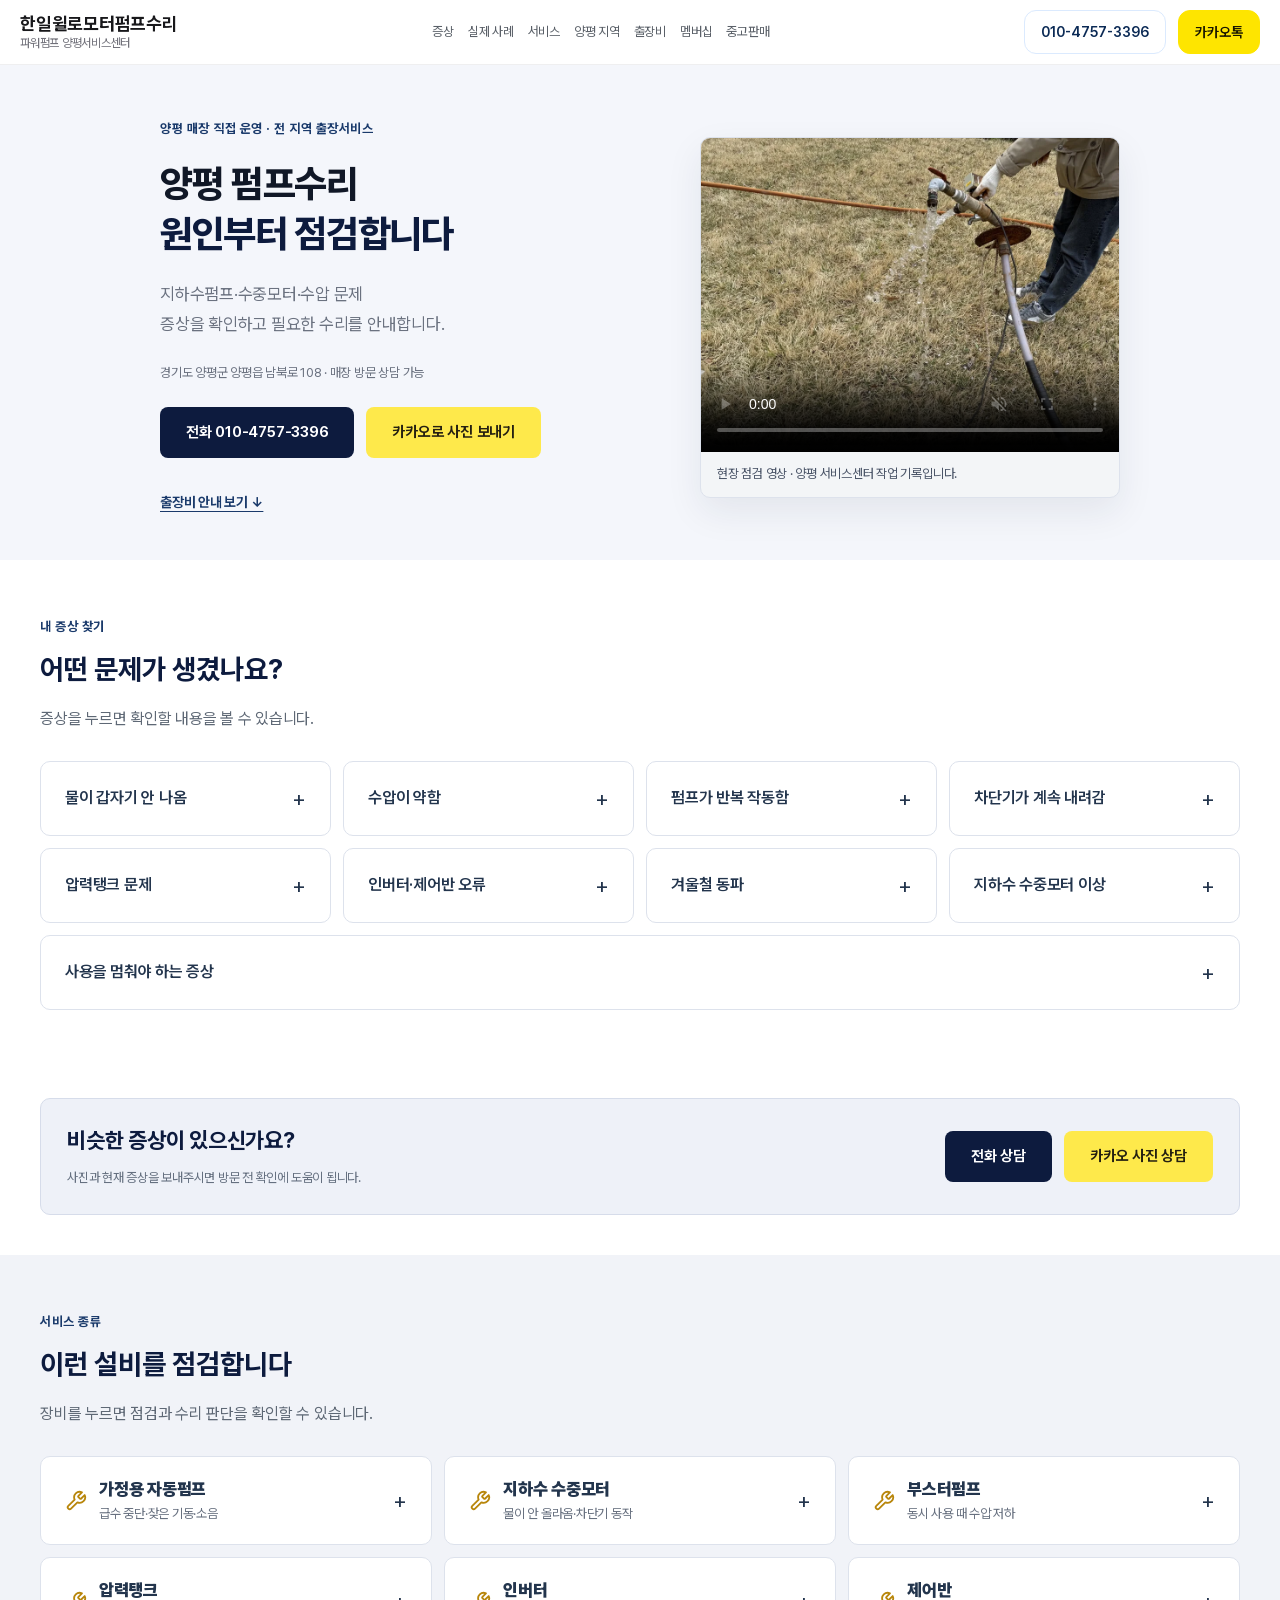
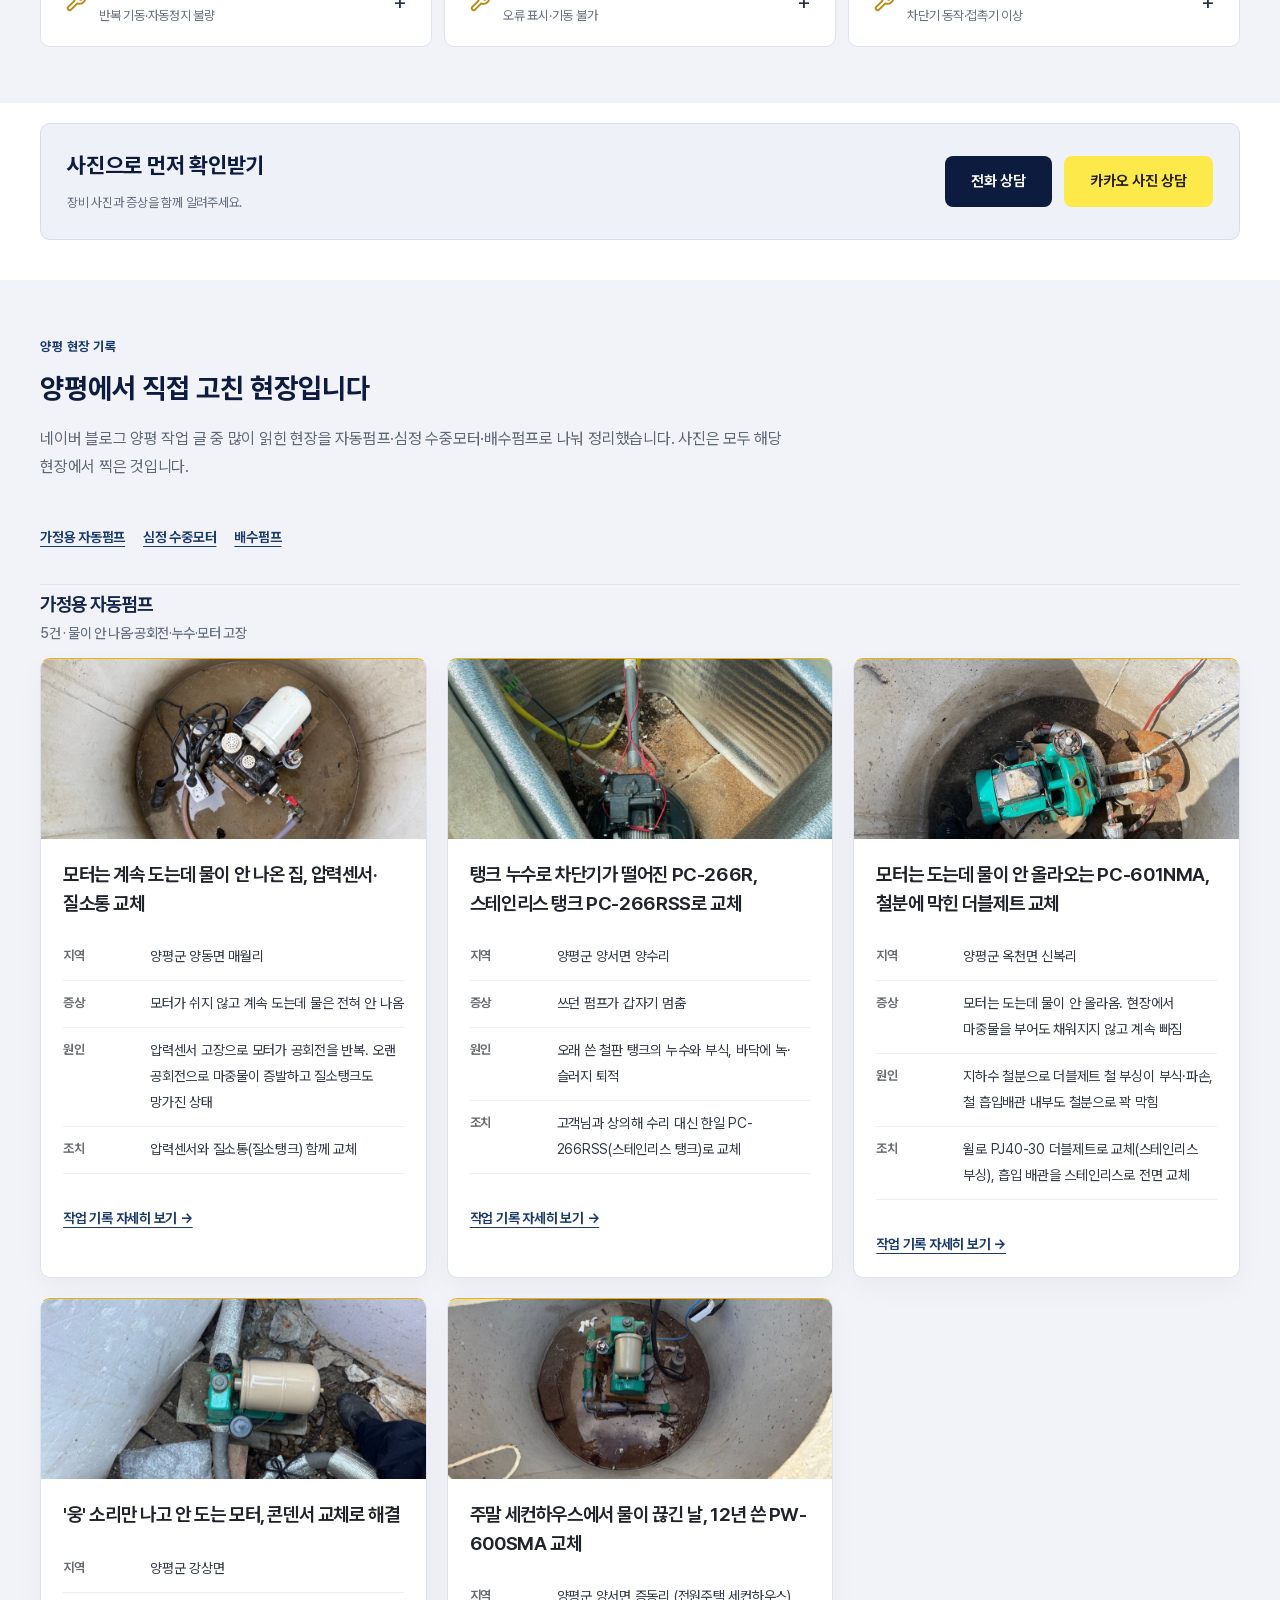
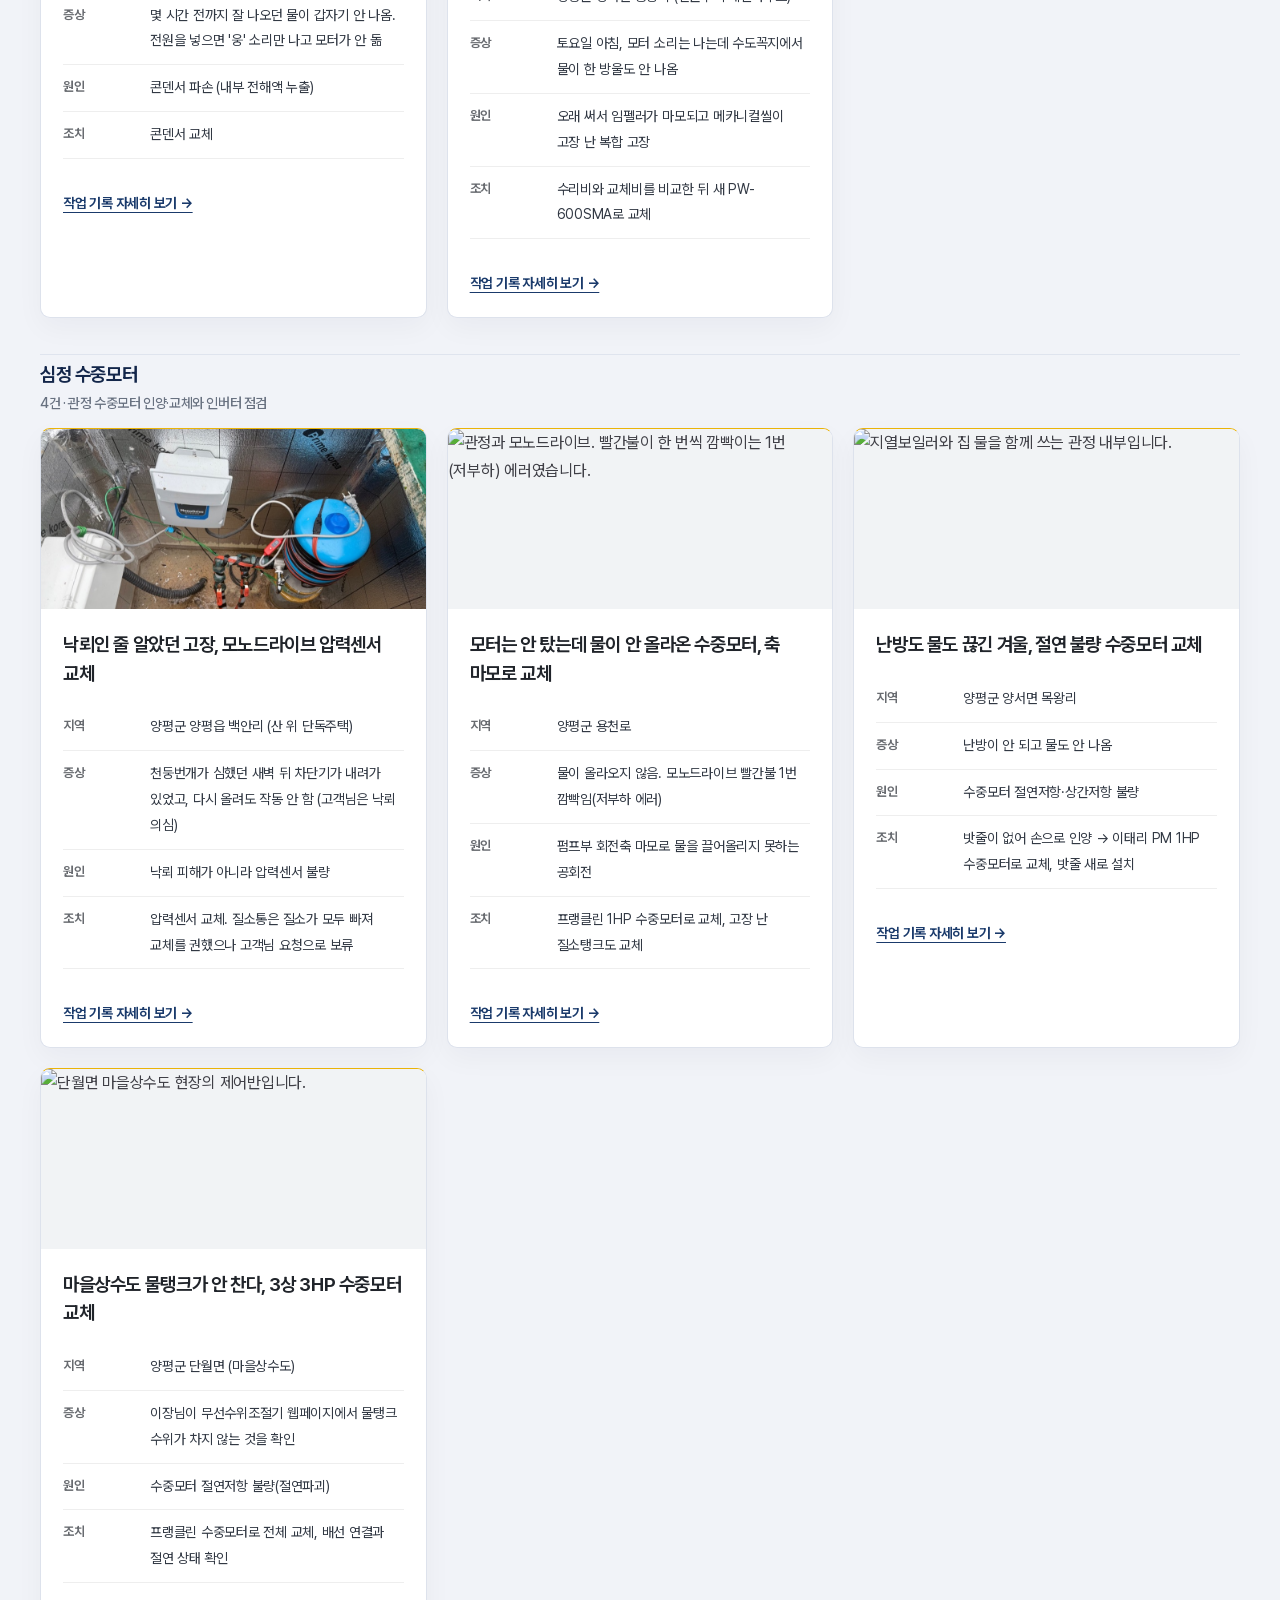
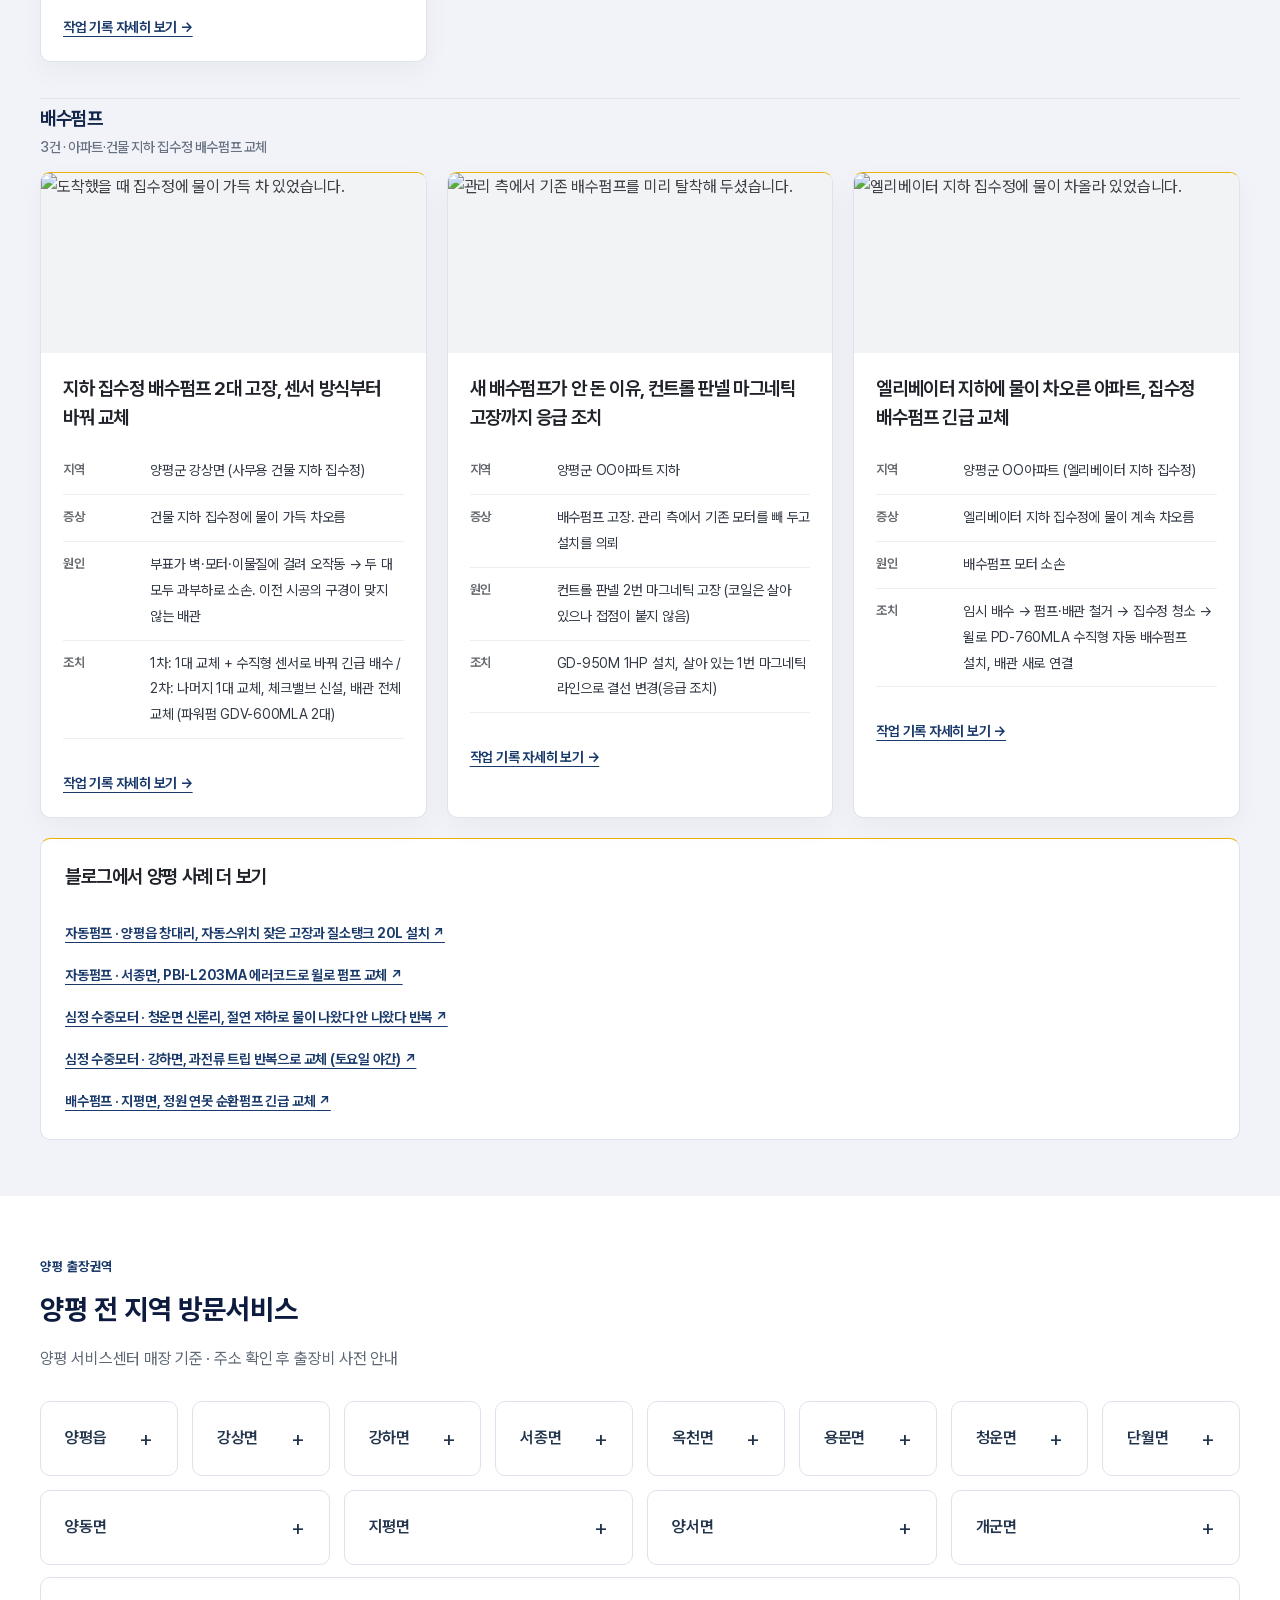
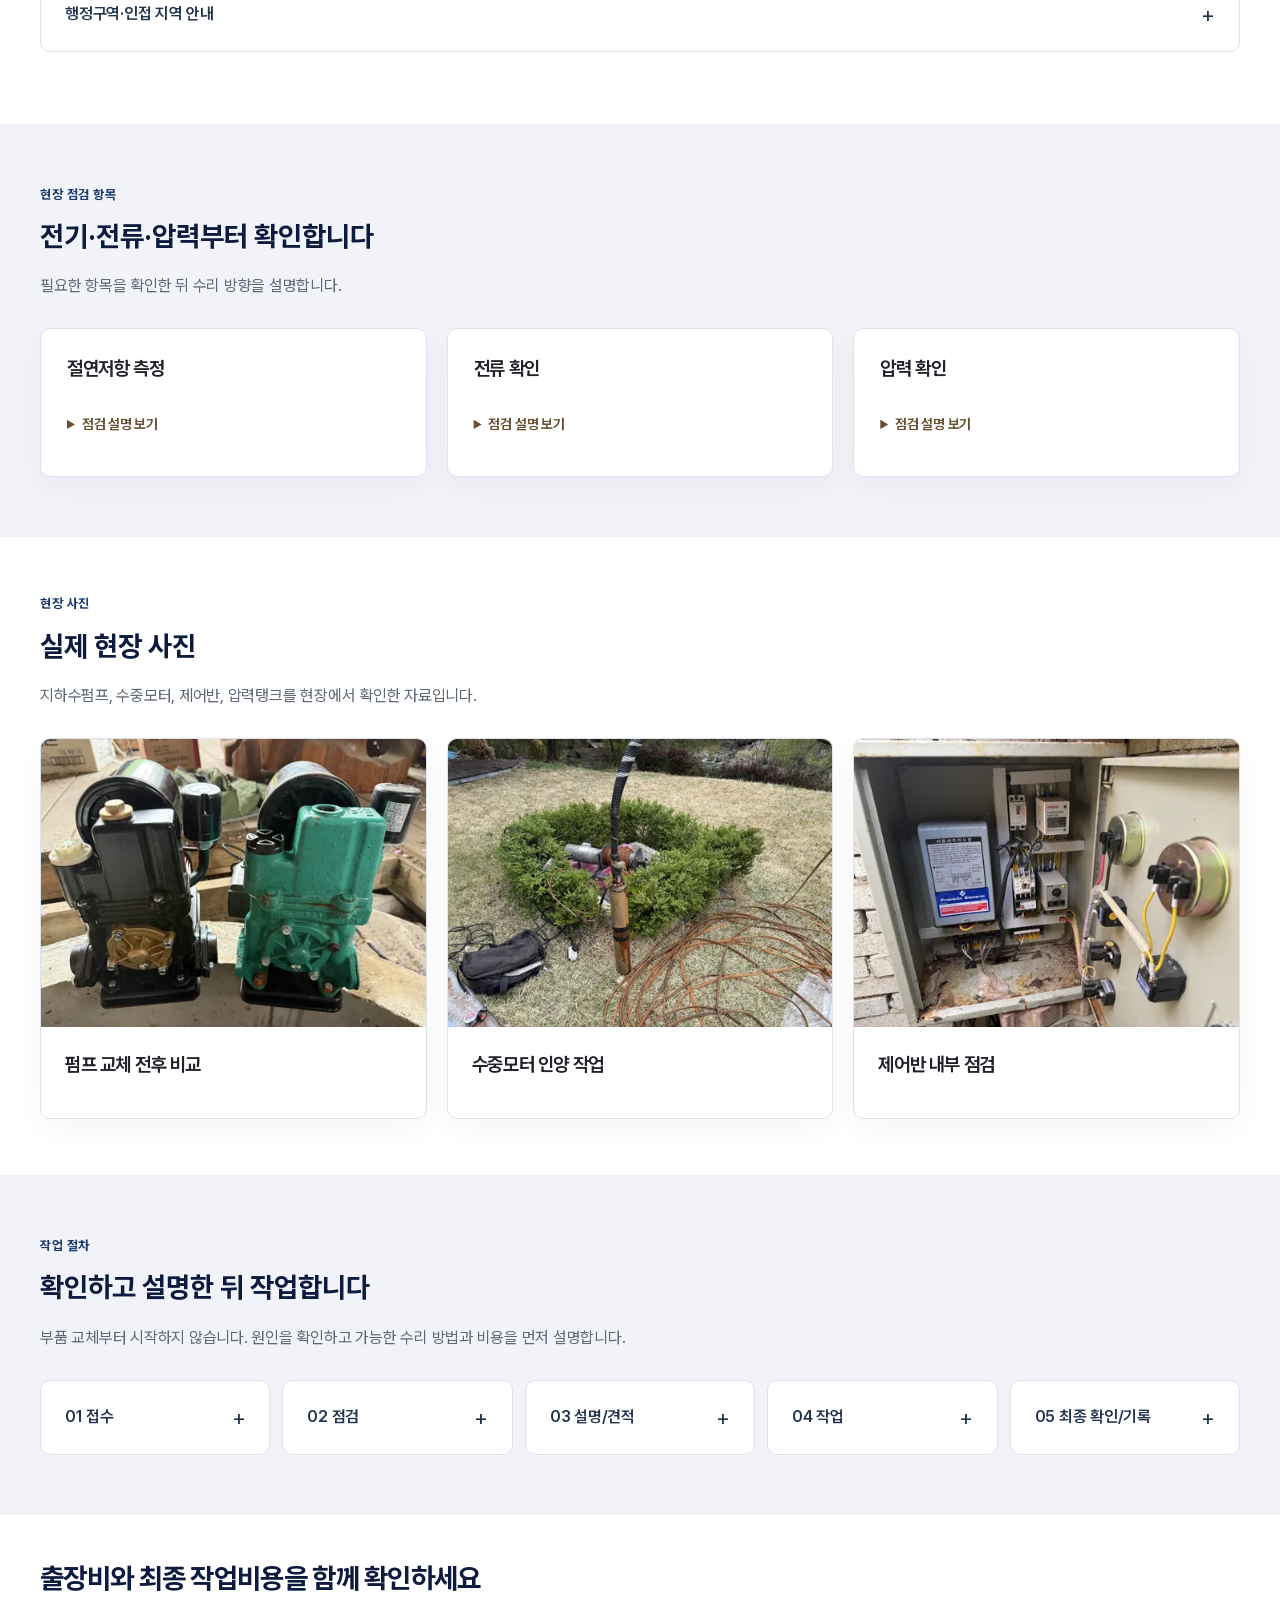
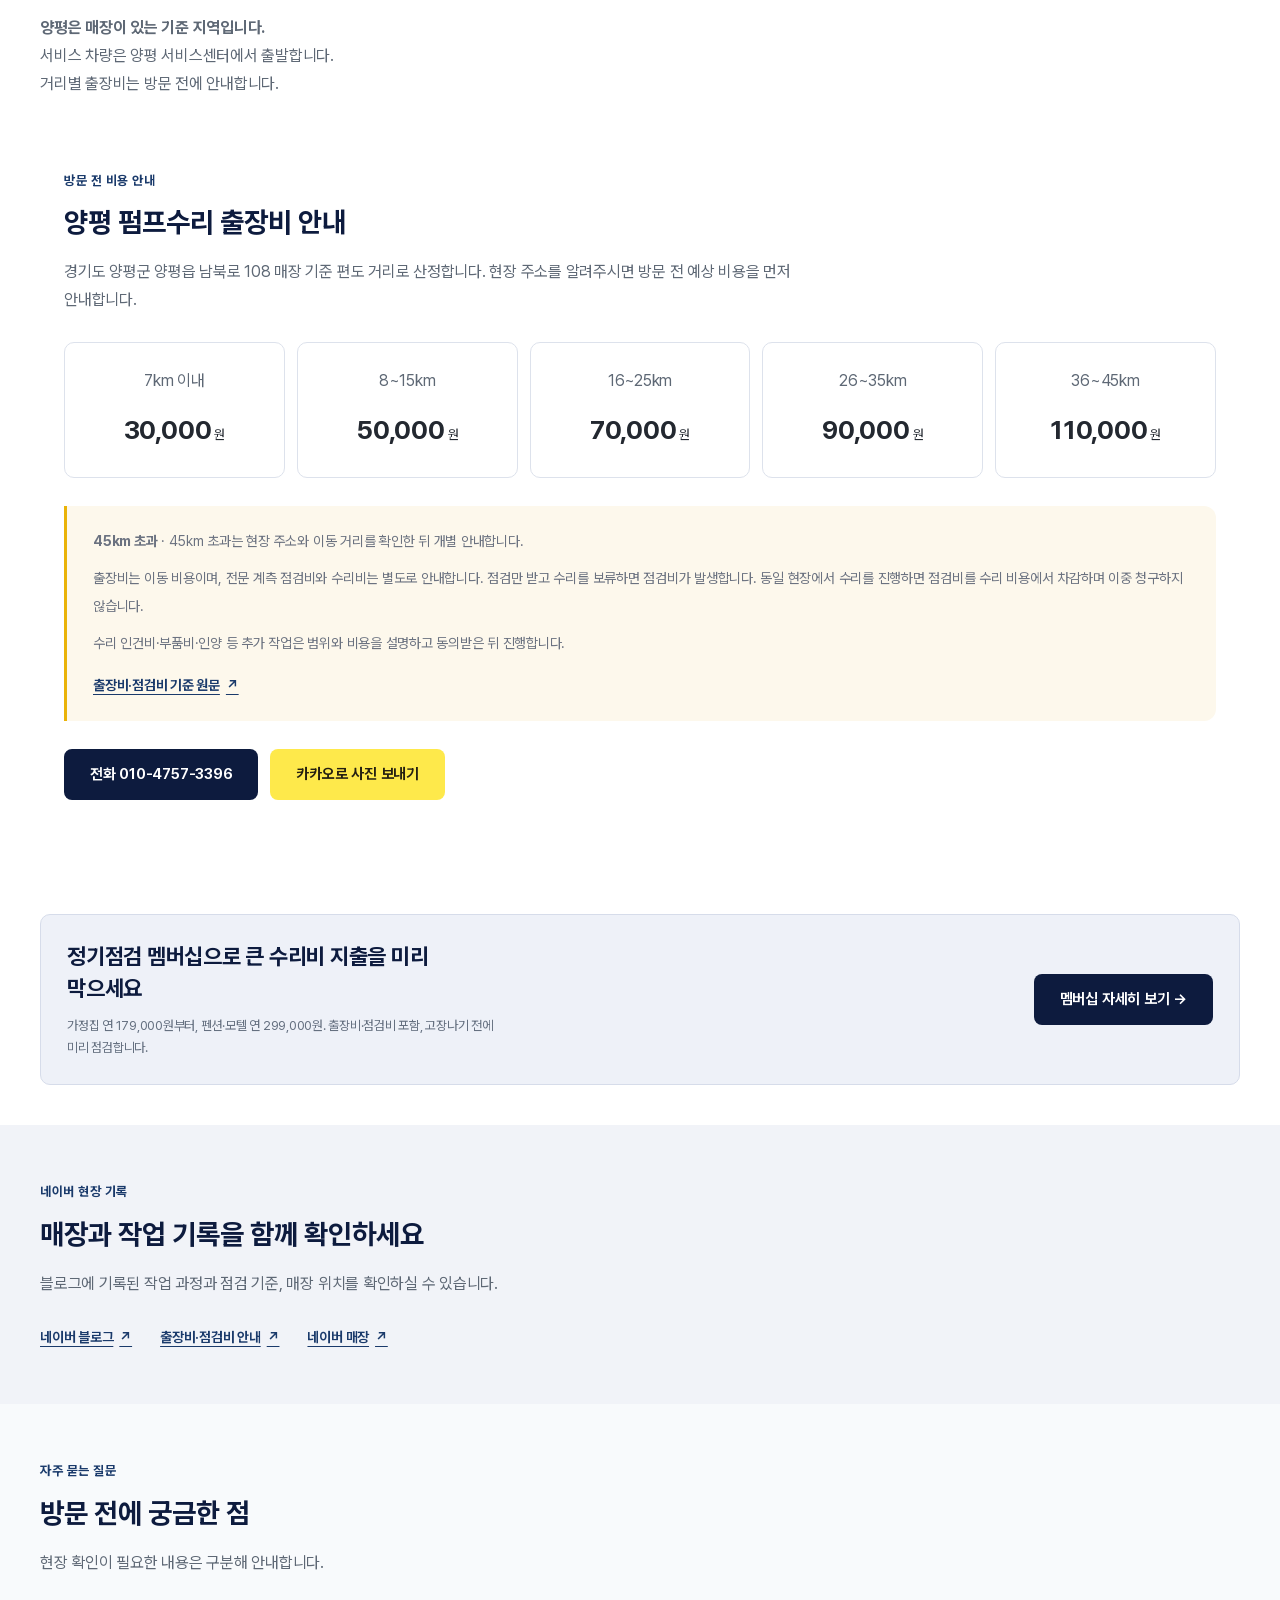
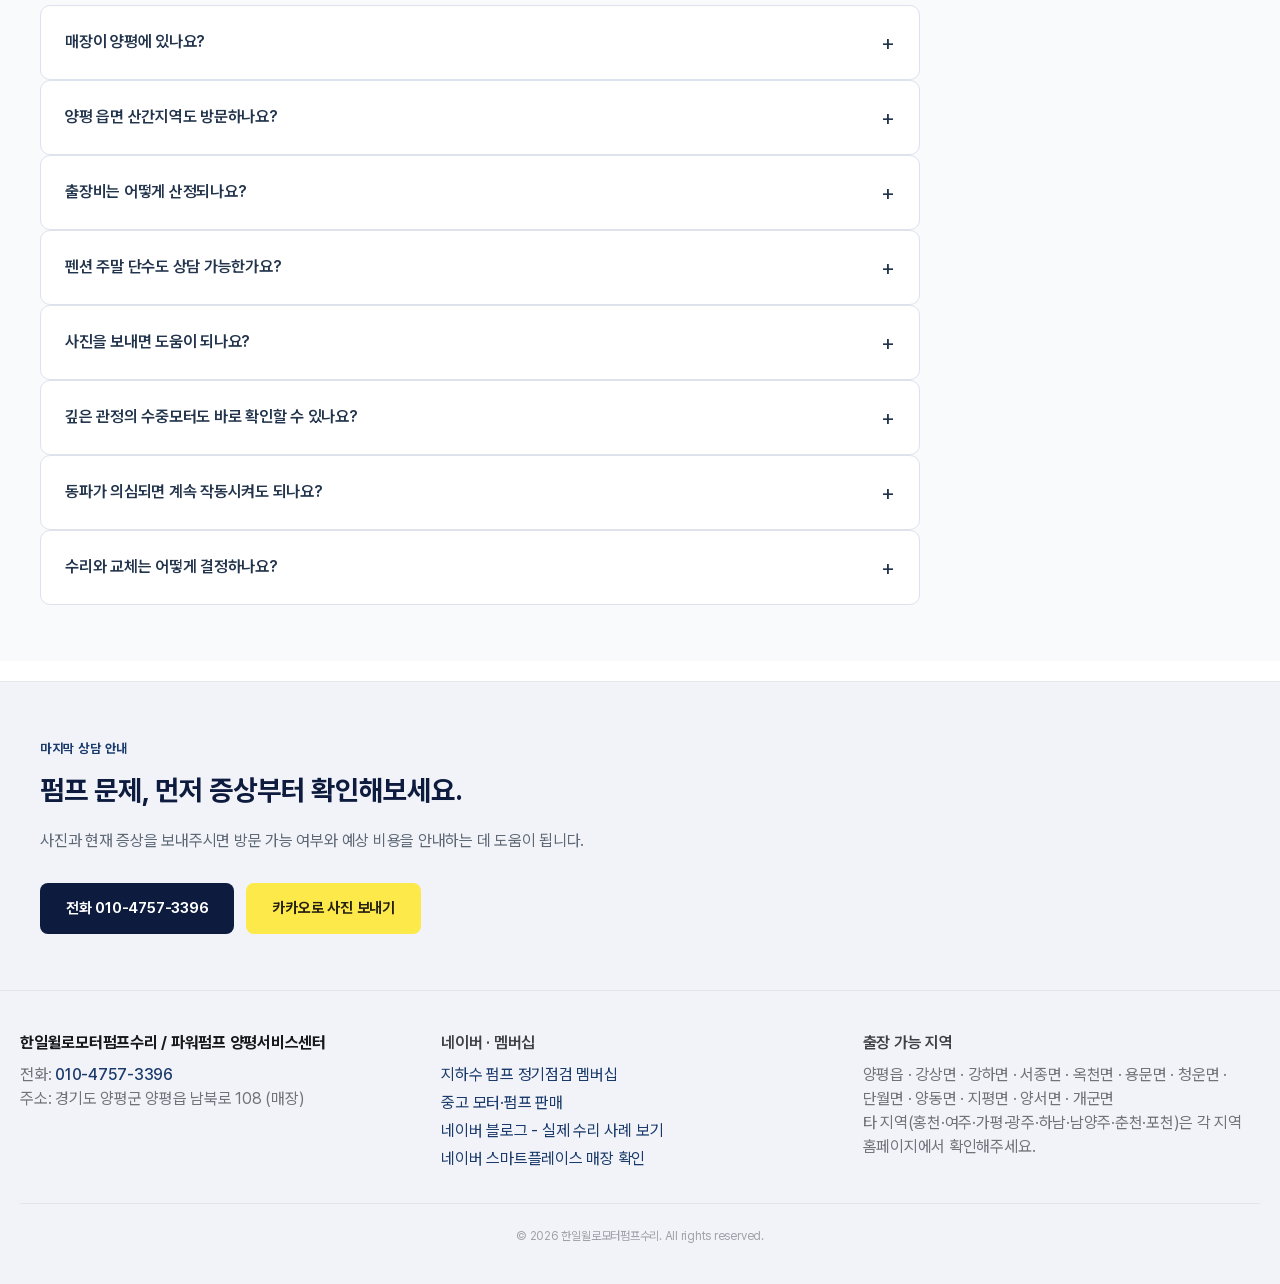
==== commit de7a8e13: "양평 실제 사례를 자동펌프·심정 수중모터·배수펌프 3묶음 12건으로 확장" ====
--- a/index.html
+++ b/index.html
@@ -23,7 +23,7 @@
       <nav class="m-drawer-nav"><a href="/#section-problem">증상</a><a href="/#cases">실제 사례</a><a href="/#section-service">서비스</a><a href="/#areas">양평 지역</a><a href="/#section-price">출장비</a><a href="/membership/">멤버십</a><a href="/used-motors/">중고판매</a><a href="/#faq">FAQ</a></nav>
       <div class="m-drawer-cta"><a href="tel:010-4757-3396" class="m-cta-call">전화 상담</a><a href="https://pf.kakao.com/_FxaExan" target="_blank" rel="noopener" class="m-cta-kakao">카카오톡 상담</a></div>
     </aside>
-  </header><main id="main"><section id="hero" class="hub-hero-simple"><div class="hub-wrap"><div class="hero-copy"><p class="hub-eyebrow">양평 매장 직접 운영 · 전 지역 출장서비스</p><h1>양평 펌프수리<br><span class="text-gradient">원인부터 점검합니다</span></h1><p class="hub-hero-lead">지하수펌프·수중모터·수압 문제<br>증상을 확인하고 필요한 수리를 안내합니다.</p><p class="hub-origin">경기도 양평군 양평읍 남북로 108 · 매장 방문 상담 가능</p><div class="hub-contact"><a class="hub-button primary" href="tel:010-4757-3396">전화 010-4757-3396</a><a class="hub-button kakao" href="https://pf.kakao.com/_FxaExan" target="_blank" rel="noopener">카카오로 사진 보내기</a></div><a class="hub-link" href="#section-price">출장비 안내 보기 ↓</a></div><div class="hero-media" aria-label="실제 현장 점검 영상"><video autoplay muted loop playsinline controls preload="metadata" poster="/images/optimized/work-03-960.webp" aria-label="수중모터 현장 점검 영상"><source src="/images/media/work-video-01.mp4" type="video/mp4"></video><img src="/images/optimized/work-03-960.webp" width="960" height="720" alt="실제 지하수펌프 현장 점검과 물 토출 확인"><p class="hero-media-caption">현장 점검 영상 · 양평 서비스센터 작업 기록입니다.</p></div></div></section><section id="section-problem" class="hub-section " aria-labelledby="section-problem-title"><div class="hub-wrap"><div class="hub-section-heading"><p class="hub-eyebrow">내 증상 찾기</p><h2 id="section-problem-title">어떤 문제가 생겼나요?</h2><p class="hub-intro">증상을 누르면 확인할 내용을 볼 수 있습니다.</p></div><div class="hub-symptom-grid"><details class="hub-mini"><summary>물이 갑자기 안 나옴</summary><div><p>전원·제어 이상, 흡입 문제, 수위 변화 등 원인이 다를 수 있습니다.</p><p><strong>현장 확인</strong> 전원 공급, 제어반 표시, 모터 운전, 흡입·토출 상태를 순서대로 확인합니다.</p></div></details><details class="hub-mini"><summary>수압이 약함</summary><div><p>동시 사용량, 배관 손실, 누수, 펌프 내부 마모가 영향을 줄 수 있습니다.</p><p><strong>현장 확인</strong> 사용 시간대와 급수 경로, 압력 변화, 누수와 장비 상태를 함께 봅니다.</p></div></details><details class="hub-mini"><summary>펌프가 반복 작동함</summary><div><p>압력탱크, 압력스위치, 배관 누수·역류 등 여러 원인이 가능합니다.</p><p><strong>현장 확인</strong> 물을 쓰지 않을 때 압력 유지와 기동·정지 반복 여부를 확인합니다.</p></div></details><details class="hub-mini"><summary>차단기가 계속 내려감</summary><div><p>모터·케이블 절연, 접속 상태, 과부하 등을 구분해야 합니다.</p><p><strong>현장 확인</strong> 전원을 안전하게 분리하고 절연·배선·보호장치 상태와 운전 조건을 점검합니다.</p></div></details><details class="hub-mini"><summary>압력탱크 문제</summary><div><p>충전압 저하, 막 손상, 연결부 누수 등이 비슷한 증상을 만들 수 있습니다.</p><p><strong>현장 확인</strong> 설비를 정지·감압한 조건에서 탱크 상태와 압력 유지, 자동정지를 확인합니다.</p></div></details><details class="hub-mini"><summary>인버터·제어반 오류</summary><div><p>전원, 센서, 배선, 기판 문제에 따라 오류가 달라질 수 있습니다.</p><p><strong>현장 확인</strong> 모델과 오류 표시, 전원·단자·모터 측 상태를 구분해 점검합니다.</p></div></details><details class="hub-mini"><summary>겨울철 동파</summary><div><p>배관 결빙과 펌프 케이싱 손상은 필요한 조치가 다릅니다.</p><p><strong>현장 확인</strong> 노출·보온 상태, 누수·균열과 해빙 후 작동 상태를 확인합니다.</p></div></details><details class="hub-mini"><summary>지하수 수중모터 이상</summary><div><p>급수 중단만으로 모터 고장을 단정하기 어렵습니다.</p><p><strong>현장 확인</strong> 지상 제어반, 전기 측정, 토출 상태를 먼저 확인하고 필요하면 인양 범위를 설명합니다.</p></div></details></div><details class="hub-fold"><summary>사용을 멈춰야 하는 증상</summary><div class="hub-fold-content"><p>차단기가 반복해서 내려가거나 탄 냄새·침수가 있으면 사용을 멈추고 상담해주세요. 전기 배선이나 제어반 내부는 직접 만지지 마세요.</p></div></details></div></section><aside id="symptom-contact" class="hub-wrap hub-inline-cta"><div><strong>비슷한 증상이 있으신가요?</strong><p>사진과 현재 증상을 보내주시면 방문 전 확인에 도움이 됩니다.</p></div><div class="hub-contact"><a class="hub-button primary" href="tel:010-4757-3396">전화 상담</a><a class="hub-button kakao" href="https://pf.kakao.com/_FxaExan" target="_blank" rel="noopener">카카오 사진 상담</a></div></aside><section id="section-service" class="hub-section soft" aria-labelledby="section-service-title"><div class="hub-wrap"><div class="hub-section-heading"><p class="hub-eyebrow">서비스 종류</p><h2 id="section-service-title">이런 설비를 점검합니다</h2><p class="hub-intro">장비를 누르면 점검과 수리 판단을 확인할 수 있습니다.</p></div><div class="hub-service-list"><details class="hub-mini"><summary><span class="hub-service-summary"><span class="hub-service-icon" aria-hidden="true"><svg viewBox="0 0 24 24" fill="none" stroke="currentColor" stroke-width="2" stroke-linecap="round" stroke-linejoin="round"><path d="M14.7 6.3a1 1 0 0 0 0 1.4l1.6 1.6a1 1 0 0 0 1.4 0l3.77-3.77a6 6 0 0 1-7.94 7.94l-6.91 6.91a2.12 2.12 0 0 1-3-3l6.91-6.91a6 6 0 0 1 7.94-7.94z"></path></svg></span><span><strong>가정용 자동펌프</strong><small>급수 중단·잦은 기동·소음</small></span></span></summary><div><dl class="hub-facts"><div><dt>점검</dt><dd>흡입·토출, 압력스위치, 임펠러와 씰 상태</dd></div><div><dt>원인·수리 판단</dt><dd>누수·공기 유입·부품 마모를 구분하고 부품 수리 가능성과 전체 교체 필요성을 비교합니다.</dd></div></dl></div></details><details class="hub-mini"><summary><span class="hub-service-summary"><span class="hub-service-icon" aria-hidden="true"><svg viewBox="0 0 24 24" fill="none" stroke="currentColor" stroke-width="2" stroke-linecap="round" stroke-linejoin="round"><path d="M14.7 6.3a1 1 0 0 0 0 1.4l1.6 1.6a1 1 0 0 0 1.4 0l3.77-3.77a6 6 0 0 1-7.94 7.94l-6.91 6.91a2.12 2.12 0 0 1-3-3l6.91-6.91a6 6 0 0 1 7.94-7.94z"></path></svg></span><span><strong>지하수 수중모터</strong><small>물이 안 올라옴·차단기 동작</small></span></span></summary><div><dl class="hub-facts"><div><dt>점검</dt><dd>제어반, 절연·전류, 케이블과 토출 상태</dd></div><div><dt>원인·수리 판단</dt><dd>지상 점검으로 확인되는 범위를 설명하고 인양이 필요하면 범위·비용을 먼저 안내합니다.</dd></div></dl></div></details><details class="hub-mini"><summary><span class="hub-service-summary"><span class="hub-service-icon" aria-hidden="true"><svg viewBox="0 0 24 24" fill="none" stroke="currentColor" stroke-width="2" stroke-linecap="round" stroke-linejoin="round"><path d="M14.7 6.3a1 1 0 0 0 0 1.4l1.6 1.6a1 1 0 0 0 1.4 0l3.77-3.77a6 6 0 0 1-7.94 7.94l-6.91 6.91a2.12 2.12 0 0 1-3-3l6.91-6.91a6 6 0 0 1 7.94-7.94z"></path></svg></span><span><strong>부스터펌프</strong><small>동시 사용 때 수압 저하</small></span></span></summary><div><dl class="hub-facts"><div><dt>점검</dt><dd>압력 설정, 센서, 운전 대수와 급수 부하</dd></div><div><dt>원인·수리 판단</dt><dd>제어·탱크·배관을 먼저 확인하고 현재 설비로 개선할 수 있는지 판단합니다.</dd></div></dl></div></details><details class="hub-mini"><summary><span class="hub-service-summary"><span class="hub-service-icon" aria-hidden="true"><svg viewBox="0 0 24 24" fill="none" stroke="currentColor" stroke-width="2" stroke-linecap="round" stroke-linejoin="round"><path d="M14.7 6.3a1 1 0 0 0 0 1.4l1.6 1.6a1 1 0 0 0 1.4 0l3.77-3.77a6 6 0 0 1-7.94 7.94l-6.91 6.91a2.12 2.12 0 0 1-3-3l6.91-6.91a6 6 0 0 1 7.94-7.94z"></path></svg></span><span><strong>압력탱크</strong><small>반복 기동·자동정지 불량</small></span></span></summary><div><dl class="hub-facts"><div><dt>점검</dt><dd>충전압, 막·밸브 상태, 누수와 압력 유지</dd></div><div><dt>원인·수리 판단</dt><dd>설비 조건에 맞춰 조정 가능한지, 탱크 손상으로 교체가 필요한지 설명합니다.</dd></div></dl></div></details><details class="hub-mini"><summary><span class="hub-service-summary"><span class="hub-service-icon" aria-hidden="true"><svg viewBox="0 0 24 24" fill="none" stroke="currentColor" stroke-width="2" stroke-linecap="round" stroke-linejoin="round"><path d="M14.7 6.3a1 1 0 0 0 0 1.4l1.6 1.6a1 1 0 0 0 1.4 0l3.77-3.77a6 6 0 0 1-7.94 7.94l-6.91 6.91a2.12 2.12 0 0 1-3-3l6.91-6.91a6 6 0 0 1 7.94-7.94z"></path></svg></span><span><strong>인버터</strong><small>오류 표시·기동 불가</small></span></span></summary><div><dl class="hub-facts"><div><dt>점검</dt><dd>모델별 오류, 전원, 배선, 센서와 모터 측 상태</dd></div><div><dt>원인·수리 판단</dt><dd>기판에 국한된 문제인지 다른 계통 문제인지 구분해 부분 수리와 교체를 비교합니다.</dd></div></dl></div></details><details class="hub-mini"><summary><span class="hub-service-summary"><span class="hub-service-icon" aria-hidden="true"><svg viewBox="0 0 24 24" fill="none" stroke="currentColor" stroke-width="2" stroke-linecap="round" stroke-linejoin="round"><path d="M14.7 6.3a1 1 0 0 0 0 1.4l1.6 1.6a1 1 0 0 0 1.4 0l3.77-3.77a6 6 0 0 1-7.94 7.94l-6.91 6.91a2.12 2.12 0 0 1-3-3l6.91-6.91a6 6 0 0 1 7.94-7.94z"></path></svg></span><span><strong>제어반</strong><small>차단기 동작·접촉기 이상</small></span></span></summary><div><dl class="hub-facts"><div><dt>점검</dt><dd>단자, 배선, 보호장치와 접점 상태</dd></div><div><dt>원인·수리 판단</dt><dd>전기 공급·모터·제어 부품의 원인을 나누어 필요한 수리 범위를 정합니다.</dd></div></dl></div></details></div></div></section><aside id="service-contact" class="hub-wrap hub-inline-cta"><div><strong>사진으로 먼저 확인받기</strong><p>장비 사진과 증상을 함께 알려주세요.</p></div><div class="hub-contact"><a class="hub-button primary" href="tel:010-4757-3396">전화 상담</a><a class="hub-button kakao" href="https://pf.kakao.com/_FxaExan" target="_blank" rel="noopener">카카오 사진 상담</a></div></aside><section id="cases" class="hub-section soft" aria-labelledby="cases-title"><div class="hub-wrap"><div class="hub-section-heading"><p class="hub-eyebrow">양평 현장 기록</p><h2 id="cases-title">양평에서 직접 고친 현장입니다</h2><p class="hub-intro">네이버 블로그 양평 작업 글 중 많이 읽힌 현장을 정리했습니다. 사진은 모두 해당 현장에서 찍은 것입니다.</p></div><div class="hub-grid three"><article class="hub-card hub-case"><img src="/images/media/yp-yangdong-maewol-pressure-sensor-1.jpg" alt="도착했을 때 펌프실. 물은 안 나오는데 펌프만 계속 돌고 있었습니다." width="960" height="720" loading="lazy" decoding="async"><div class="hub-card-body"><h3>모터는 계속 도는데 물이 안 나온 집, 압력센서·질소통 교체</h3><dl class="hub-facts"><div><dt>지역</dt><dd>양평군 양동면 매월리</dd></div><div><dt>증상</dt><dd>모터가 쉬지 않고 계속 도는데 물은 전혀 안 나옴</dd></div><div><dt>원인</dt><dd>압력센서 고장으로 모터가 공회전을 반복. 오랜 공회전으로 마중물이 증발하고 질소탱크도 망가진 상태</dd></div><div><dt>조치</dt><dd>압력센서와 질소통(질소탱크) 함께 교체</dd></div></dl><div class="hub-card-links"><a class="hub-link" href="/cases/yangdong-maewol-pressure-sensor/">작업 기록 자세히 보기 →</a></div></div></article><article class="hub-card hub-case"><img src="/images/media/yp-yangseo-yangsu-pc266rss-1.jpg" alt="기존 PC-266R. 하단 탱크에서 누수가 생겨 전기가 차단된 상태였습니다." width="960" height="720" loading="lazy" decoding="async"><div class="hub-card-body"><h3>탱크 누수로 차단기가 떨어진 PC-266R, 스테인리스 탱크 PC-266RSS로 교체</h3><dl class="hub-facts"><div><dt>지역</dt><dd>양평군 양서면 양수리</dd></div><div><dt>증상</dt><dd>쓰던 펌프가 갑자기 멈춤</dd></div><div><dt>원인</dt><dd>오래 쓴 철판 탱크의 누수와 부식, 바닥에 녹·슬러지 퇴적</dd></div><div><dt>조치</dt><dd>고객님과 상의해 수리 대신 한일 PC-266RSS(스테인리스 탱크)로 교체</dd></div></dl><div class="hub-card-links"><a class="hub-link" href="/cases/yangseo-yangsu-pc266rss/">작업 기록 자세히 보기 →</a></div></div></article><article class="hub-card hub-case"><img src="/images/media/yp-yangpyeong-baegan-monodrive-sensor-1.jpg" alt="도착해 보니 윌로가 아닌 모노드라이브 인버터가 설치돼 있었습니다." width="960" height="720" loading="lazy" decoding="async"><div class="hub-card-body"><h3>낙뢰인 줄 알았던 고장, 모노드라이브 압력센서 교체</h3><dl class="hub-facts"><div><dt>지역</dt><dd>양평군 양평읍 백안리 (산 위 단독주택)</dd></div><div><dt>증상</dt><dd>천둥번개가 심했던 새벽 뒤 차단기가 내려가 있었고, 다시 올려도 작동 안 함 (고객님은 낙뢰 의심)</dd></div><div><dt>원인</dt><dd>낙뢰 피해가 아니라 압력센서 불량</dd></div><div><dt>조치</dt><dd>압력센서 교체. 질소통은 질소가 모두 빠져 교체를 권했으나 고객님 요청으로 보류</dd></div></dl><div class="hub-card-links"><a class="hub-link" href="/cases/yangpyeong-baegan-monodrive-sensor/">작업 기록 자세히 보기 →</a></div></div></article><article class="hub-card hub-case"><img src="/images/media/yp-okcheon-sinbok-double-jet-1.jpg" alt="사용하시던 윌로 PC-601NMA 제트펌프. 물이 계속 빠져 인양하기로 했습니다." width="960" height="720" loading="lazy" decoding="async"><div class="hub-card-body"><h3>모터는 도는데 물이 안 올라오는 PC-601NMA, 철분에 막힌 더블제트 교체</h3><dl class="hub-facts"><div><dt>지역</dt><dd>양평군 옥천면 신복리</dd></div><div><dt>증상</dt><dd>모터는 도는데 물이 안 올라옴. 현장에서 마중물을 부어도 채워지지 않고 계속 빠짐</dd></div><div><dt>원인</dt><dd>지하수 철분으로 더블제트 철 부싱이 부식·파손, 철 흡입배관 내부도 철분으로 꽉 막힘</dd></div><div><dt>조치</dt><dd>윌로 PJ40-30 더블제트로 교체(스테인리스 부싱), 흡입 배관을 스테인리스로 전면 교체</dd></div></dl><div class="hub-card-links"><a class="hub-link" href="/cases/okcheon-sinbok-double-jet/">작업 기록 자세히 보기 →</a></div></div></article><article class="hub-card hub-case"><img src="/images/media/yp-gangsang-capacitor-1.jpg" alt="이날 고장 난 윌로 PW-350SMA 가정용 펌프입니다." width="960" height="720" loading="lazy" decoding="async"><div class="hub-card-body"><h3>'웅' 소리만 나고 안 도는 모터, 콘덴서 교체로 해결</h3><dl class="hub-facts"><div><dt>지역</dt><dd>양평군 강상면</dd></div><div><dt>증상</dt><dd>몇 시간 전까지 잘 나오던 물이 갑자기 안 나옴. 전원을 넣으면 '웅' 소리만 나고 모터가 안 돎</dd></div><div><dt>원인</dt><dd>콘덴서 파손 (내부 전해액 누출)</dd></div><div><dt>조치</dt><dd>콘덴서 교체</dd></div></dl><div class="hub-card-links"><a class="hub-link" href="/cases/gangsang-capacitor/">작업 기록 자세히 보기 →</a></div></div></article><article class="hub-card hub-case"><img src="/images/media/yp-yangseo-jeungdong-pw600sma-1.jpg" alt="12년간 사용한 윌로 PW-600SMA 가정용 펌프입니다." width="960" height="720" loading="lazy" decoding="async"><div class="hub-card-body"><h3>주말 세컨하우스에서 물이 끊긴 날, 12년 쓴 PW-600SMA 교체</h3><dl class="hub-facts"><div><dt>지역</dt><dd>양평군 양서면 증동리 (전원주택 세컨하우스)</dd></div><div><dt>증상</dt><dd>토요일 아침, 모터 소리는 나는데 수도꼭지에서 물이 한 방울도 안 나옴</dd></div><div><dt>원인</dt><dd>오래 써서 임펠러가 마모되고 메카니컬씰이 고장 난 복합 고장</dd></div><div><dt>조치</dt><dd>수리비와 교체비를 비교한 뒤 새 PW-600SMA로 교체</dd></div></dl><div class="hub-card-links"><a class="hub-link" href="/cases/yangseo-jeungdong-pw600sma/">작업 기록 자세히 보기 →</a></div></div></article></div><div class="hub-card hub-card-body" style="margin-top:20px"><h3>블로그에서 양평 사례 더 보기</h3><p style="line-height:2"><a class="hub-link" href="https://blog.naver.com/sunwoo774/223765413277" target="_blank" rel="noopener">양평읍 창대리 · 자동스위치 잦은 고장, 질소탱크 20L 설치 ↗</a><br><a class="hub-link" href="https://blog.naver.com/sunwoo774/223965933970" target="_blank" rel="noopener">서종면 · PBI-L203MA 에러코드, 윌로 펌프 교체 ↗</a><br><a class="hub-link" href="https://blog.naver.com/sunwoo774/223839785171" target="_blank" rel="noopener">양서면 · 윌로 인버터 에러 23번, 야간 출동 ↗</a><br><a class="hub-link" href="https://blog.naver.com/sunwoo774/223881866420" target="_blank" rel="noopener">강상면 대석리 · 지하수 모터 자동 작동 불량 ↗</a></p></div></div></section><section id="areas" class="hub-section " aria-labelledby="areas-title"><div class="hub-wrap"><div class="hub-section-heading"><p class="hub-eyebrow">양평 출장권역</p><h2 id="areas-title">양평 전 지역 방문서비스</h2><p class="hub-intro">양평 서비스센터 매장 기준 · 주소 확인 후 출장비 사전 안내</p></div><div class="hub-region-buttons"><details class="hub-mini"><summary>양평읍</summary><div class="hub-fold-content"><p>매장이 있는 읍입니다. 매장 방문 상담과 출장 모두 가능합니다.</p></div></details><details class="hub-mini"><summary>강상면</summary><div class="hub-fold-content"><p>매장에서 가까운 권역으로, 당일 방문이 수월한 편입니다.</p></div></details><details class="hub-mini"><summary>강하면</summary><div class="hub-fold-content"><p>전원주택·농가 지하수 설비 점검과 수리를 상담합니다.</p></div></details><details class="hub-mini"><summary>서종면</summary><div class="hub-fold-content"><p>펜션·전원주택이 많은 지역으로, 동시 급수 상태를 함께 확인합니다.</p></div></details><details class="hub-mini"><summary>옥천면</summary><div class="hub-fold-content"><p>관정과 주택 사이 배관이 긴 경우 높이 차이와 급수 경로를 함께 확인합니다.</p></div></details><details class="hub-mini"><summary>용문면</summary><div class="hub-fold-content"><p>산간 농가·전원주택은 관정 위치와 장비 접근 공간을 확인합니다.</p></div></details><details class="hub-mini"><summary>청운면</summary><div class="hub-fold-content"><p>지하수 사용 주택은 급수 중단 범위와 수원·배관 구성을 살핍니다.</p></div></details><details class="hub-mini"><summary>단월면</summary><div class="hub-fold-content"><p>농업용과 생활용을 함께 사용하는 설비는 운전 시간과 동시 사용량을 확인합니다.</p></div></details><details class="hub-mini"><summary>양동면</summary><div class="hub-fold-content"><p>산간 현장은 정확한 주소와 진입로·장비 접근 조건을 확인한 뒤 일정을 안내합니다.</p></div></details><details class="hub-mini"><summary>지평면</summary><div class="hub-fold-content"><p>전원주택의 자동펌프·압력탱크 문제는 압력 유지와 누수 여부를 나누어 봅니다.</p></div></details><details class="hub-mini"><summary>양서면</summary><div class="hub-fold-content"><p>북한강·남한강 인근 전원주택은 장기 부재 후 생긴 증상인지도 함께 확인합니다.</p></div></details><details class="hub-mini"><summary>개군면</summary><div class="hub-fold-content"><p>옥외 펌프실과 노출 배관은 보온 상태와 물이 새는 지점을 확인합니다.</p></div></details></div><details class="hub-fold"><summary>행정구역·인접 지역 안내</summary><div class="hub-fold-content"><p>현행 1읍·11면 기준입니다. 주소와 진입 조건에 따라 방문 일정을 조율합니다. 양평 외 지역은 홍천·여주·가평·광주·하남·남양주·춘천·포천 등 별도 지역 페이지에서 확인해주세요.</p><a class="hub-link" href="https://www.yp21.go.kr/" target="_blank" rel="noopener">양평군청 공식 행정구역 ↗</a></div></details></div></section><section id="evidence" class="hub-section soft" aria-labelledby="evidence-title"><div class="hub-wrap"><div class="hub-section-heading"><p class="hub-eyebrow">현장 점검 항목</p><h2 id="evidence-title">전기·전류·압력부터 확인합니다</h2><p class="hub-intro">필요한 항목을 확인한 뒤 수리 방향을 설명합니다.</p></div><div class="hub-grid three"><article class="hub-card hub-card-body"><h3>절연저항 측정</h3><details class="hub-case-more"><summary>점검 설명 보기</summary><p>모터·케이블 절연 상태를 점검해 누전 관련 원인을 구분합니다. 장비 연결 조건과 제조사 기준을 고려합니다.</p><a class="hub-link" href="https://blog.naver.com/sunwoo774/224197972757">블로그 점검 기준 <span aria-hidden="true">↗</span></a></details></article><article class="hub-card hub-card-body"><h3>전류 확인</h3><details class="hub-case-more"><summary>점검 설명 보기</summary><img src="/images/optimized/work-02-960.webp" srcset="/images/optimized/work-02-480.webp 480w, /images/optimized/work-02-960.webp 960w" sizes="(max-width: 640px) 100vw, (max-width: 1000px) 50vw, 33vw" width="960" height="720" alt="현장 전류 점검 장면" loading="lazy" decoding="async"><p>운전 전류를 장비 정격 및 운전 조건과 비교합니다. 전류 하나만으로 고장 부품을 단정하지 않습니다.</p><a class="hub-link" href="https://blog.naver.com/sunwoo774/224197972757">블로그 점검 기준 <span aria-hidden="true">↗</span></a></details></article><article class="hub-card hub-card-body"><h3>압력 확인</h3><details class="hub-case-more"><summary>점검 설명 보기</summary><p>물을 쓸 때와 멈췄을 때의 압력 변화를 보고 급수·탱크·배관 상태를 함께 판단합니다.</p><a class="hub-link" href="https://blog.naver.com/sunwoo774/224197972757">블로그 점검 기준 <span aria-hidden="true">↗</span></a></details></article></div></div></section><section id="gallery" class="hub-section " aria-labelledby="gallery-title"><div class="hub-wrap"><div class="hub-section-heading"><p class="hub-eyebrow">현장 사진</p><h2 id="gallery-title">실제 현장 사진</h2><p class="hub-intro">지하수펌프, 수중모터, 제어반, 압력탱크를 현장에서 확인한 자료입니다.</p></div><div class="hub-grid three"><article class="hub-card"><img src="/images/optimized/work-01-960.webp" srcset="/images/optimized/work-01-480.webp 480w, /images/optimized/work-01-960.webp 960w" sizes="(max-width: 640px) 100vw, (max-width: 1000px) 50vw, 33vw" width="960" height="720" alt="펌프 교체 전후 비교" loading="lazy" decoding="async"><div class="hub-card-body"><h3>펌프 교체 전후 비교</h3></div></article><article class="hub-card"><img src="/images/optimized/work-04-960.webp" srcset="/images/optimized/work-04-480.webp 480w, /images/optimized/work-04-960.webp 960w" sizes="(max-width: 640px) 100vw, (max-width: 1000px) 50vw, 33vw" width="960" height="720" alt="수중모터 인양 작업" loading="lazy" decoding="async"><div class="hub-card-body"><h3>수중모터 인양 작업</h3></div></article><article class="hub-card"><img src="/images/optimized/work-08-960.webp" srcset="/images/optimized/work-08-480.webp 480w, /images/optimized/work-08-960.webp 960w" sizes="(max-width: 640px) 100vw, (max-width: 1000px) 50vw, 33vw" width="960" height="720" alt="제어반 내부 점검" loading="lazy" decoding="async"><div class="hub-card-body"><h3>제어반 내부 점검</h3></div></article></div></div></section><section id="process" class="hub-section soft" aria-labelledby="process-title"><div class="hub-wrap"><div class="hub-section-heading"><p class="hub-eyebrow">작업 절차</p><h2 id="process-title">확인하고 설명한 뒤 작업합니다</h2><p class="hub-intro">부품 교체부터 시작하지 않습니다. 원인을 확인하고 가능한 수리 방법과 비용을 먼저 설명합니다.</p></div><div class="hub-steps"><details class="hub-mini"><summary><span>01 접수</span></summary><div><p><strong>접수</strong> · 주소·연락처·장비 종류</p><p><strong>증상 확인</strong> · 발생 시점·사진·운전 상태</p></div></details><details class="hub-mini"><summary><span>02 점검</span></summary><div><p><strong>현장 점검</strong> · 전기·압력·배관·설비 상태</p></div></details><details class="hub-mini"><summary><span>03 설명/견적</span></summary><div><p><strong>원인 설명</strong> · 확인된 내용과 추가 확인 범위</p><p><strong>비용 안내</strong> · 출장·점검·작업 비용 구분</p><p><strong>고객 동의</strong> · 범위와 금액 확인 후 진행</p></div></details><details class="hub-mini"><summary><span>04 작업</span></summary><div><p><strong>작업</strong> · 합의한 수리·교체 시행</p></div></details><details class="hub-mini"><summary><span>05 최종 확인/기록</span></summary><div><p><strong>최종 확인</strong> · 급수·압력·자동 운전 점검</p><p><strong>기록</strong> · 사진과 작업 내용 정리</p></div></details></div></div></section><div class="hub-wrap hub-cost-intro"><h2>출장비와 최종 작업비용을 함께 확인하세요</h2><p><strong>양평은 매장이 있는 기준 지역입니다.</strong><br>서비스 차량은 양평 서비스센터에서 출발합니다.<br>거리별 출장비는 방문 전에 안내합니다.</p><section id="section-price" class="hub-section " aria-labelledby="section-price-title"><div class="hub-wrap"><div class="hub-section-heading"><p class="hub-eyebrow">방문 전 비용 안내</p><h2 id="section-price-title">양평 펌프수리 출장비 안내</h2><p class="hub-intro">경기도 양평군 양평읍 남북로 108 매장 기준 편도 거리로 산정합니다. 현장 주소를 알려주시면 방문 전 예상 비용을 먼저 안내합니다.</p></div><div class="hub-fees"><div class="hub-card hub-card-body"><p>7km 이내</p><strong>30,000<small>원</small></strong></div><div class="hub-card hub-card-body"><p>8~15km</p><strong>50,000<small>원</small></strong></div><div class="hub-card hub-card-body"><p>16~25km</p><strong>70,000<small>원</small></strong></div><div class="hub-card hub-card-body"><p>26~35km</p><strong>90,000<small>원</small></strong></div><div class="hub-card hub-card-body"><p>36~45km</p><strong>110,000<small>원</small></strong></div></div><div class="hub-note"><p><strong>45km 초과</strong> · 45km 초과는 현장 주소와 이동 거리를 확인한 뒤 개별 안내합니다.</p><p>출장비는 이동 비용이며, 전문 계측 점검비와 수리비는 별도로 안내합니다. 점검만 받고 수리를 보류하면 점검비가 발생합니다. 동일 현장에서 수리를 진행하면 점검비를 수리 비용에서 차감하며 이중 청구하지 않습니다.</p><p>수리 인건비·부품비·인양 등 추가 작업은 범위와 비용을 설명하고 동의받은 뒤 진행합니다.</p><a class="hub-link" href="https://blog.naver.com/sunwoo774/224197972757">출장비·점검비 기준 원문 <span aria-hidden="true">↗</span></a></div><div class="hub-contact"><a class="hub-button primary" href="tel:010-4757-3396">전화 010-4757-3396</a><a class="hub-button kakao" href="https://pf.kakao.com/_FxaExan" target="_blank" rel="noopener">카카오로 사진 보내기</a></div></div></section></div><aside id="membership-promo" class="hub-wrap hub-inline-cta"><div><strong>정기점검 멤버십으로 큰 수리비 지출을 미리 막으세요</strong><p>가정집 연 179,000원부터, 펜션·모텔 연 299,000원. 출장비·점검비 포함, 고장나기 전에 미리 점검합니다.</p></div><div class="hub-contact"><a class="hub-button primary" href="/membership/">멤버십 자세히 보기 →</a></div></aside><section id="blog" class="hub-section soft" aria-labelledby="blog-title"><div class="hub-wrap"><div class="hub-section-heading"><p class="hub-eyebrow">네이버 현장 기록</p><h2 id="blog-title">매장과 작업 기록을 함께 확인하세요</h2><p class="hub-intro">블로그에 기록된 작업 과정과 점검 기준, 매장 위치를 확인하실 수 있습니다.</p></div><div class="hub-area-links"><a class="hub-link" href="https://blog.naver.com/sunwoo774">네이버 블로그 <span aria-hidden="true">↗</span></a><a class="hub-link" href="https://blog.naver.com/sunwoo774/224197972757">출장비·점검비 안내 <span aria-hidden="true">↗</span></a><a class="hub-link" href="https://map.naver.com/p/search/%ED%95%9C%EC%9D%BC%EC%9C%8C%EB%A1%9C%EB%AA%A8%ED%84%B0%ED%8E%8C%ED%94%84%20%EC%96%91%ED%8F%89%20%EB%82%A8%EB%B6%81%EB%A1%9C%20108">네이버 매장 <span aria-hidden="true">↗</span></a></div></div></section><section id="faq" class="hub-section " aria-labelledby="faq-title"><div class="hub-wrap"><div class="hub-section-heading"><p class="hub-eyebrow">자주 묻는 질문</p><h2 id="faq-title">방문 전에 궁금한 점</h2><p class="hub-intro">현장 확인이 필요한 내용은 구분해 안내합니다.</p></div><div class="hub-faq"><details class="hub-mini"><summary>매장이 양평에 있나요?</summary><div class="hub-fold-content"><p>네, 경기도 양평군 양평읍 남북로 108에 매장이 있습니다. 매장 방문 상담과 양평 전 지역 출장 수리를 함께 운영합니다.</p></div></details><details class="hub-mini"><summary>양평 읍면 산간지역도 방문하나요?</summary><div class="hub-fold-content"><p>출장 상담 가능합니다. 현장 주소, 진입로와 장비 운반 조건을 확인하고 작업 일정·거리별 출장비를 방문 전에 안내합니다.</p></div></details><details class="hub-mini"><summary>출장비는 어떻게 산정되나요?</summary><div class="hub-fold-content"><p>양평 서비스센터 기준 편도 거리로 출장비를 산정합니다. 주소 확인 후 미리 안내하며, 점검비·작업비·부품비까지 포함한 최종 작업비용을 함께 확인하는 것이 정확합니다.</p></div></details><details class="hub-mini"><summary>펜션 주말 단수도 상담 가능한가요?</summary><div class="hub-fold-content"><p>현재 급수 상태와 객실 사용 상황을 알려주세요. 현장 위치와 진행 중인 작업 일정을 확인해 방문 가능 시간을 안내합니다. 즉시 도착이나 당일 복구를 확약하지 않습니다.</p></div></details><details class="hub-mini"><summary>사진을 보내면 도움이 되나요?</summary><div class="hub-fold-content"><p>관정 주변, 펌프 명판, 외부 제어 화면과 배관 사진이 도움이 됩니다. 촬영을 위해 제어반을 열거나 배선을 만지지는 마세요.</p></div></details><details class="hub-mini"><summary>깊은 관정의 수중모터도 바로 확인할 수 있나요?</summary><div class="hub-fold-content"><p>지상 전기 측정과 제어·토출 상태부터 확인합니다. 관정 내부 확인에는 인양이 필요할 수 있으며 깊이·설치 상태·접근 조건에 따라 작업 범위가 달라집니다.</p></div></details><details class="hub-mini"><summary>동파가 의심되면 계속 작동시켜도 되나요?</summary><div class="hub-fold-content"><p>급수 중단 상태에서 무리하게 운전하지 말고 상담해주세요. 전기 안전과 결빙 위치, 장비 손상을 확인한 뒤 필요한 조치를 안내합니다.</p></div></details><details class="hub-mini"><summary>수리와 교체는 어떻게 결정하나요?</summary><div class="hub-fold-content"><p>손상 범위와 부품 수급, 사용 조건과 비용을 함께 비교합니다. 점검 결과를 설명하고 동의를 받은 뒤 필요한 작업을 진행합니다.</p></div></details></div></div></section><section id="cta" class="hub-section " aria-labelledby="cta-title"><div class="hub-wrap"><div class="hub-section-heading"><p class="hub-eyebrow">마지막 상담 안내</p><h2 id="cta-title">펌프 문제, 먼저 증상부터 확인해보세요.</h2><p class="hub-intro">사진과 현재 증상을 보내주시면 방문 가능 여부와 예상 비용을 안내하는 데 도움이 됩니다.</p></div><div class="hub-contact"><a class="hub-button primary" href="tel:010-4757-3396">전화 010-4757-3396</a><a class="hub-button kakao" href="https://pf.kakao.com/_FxaExan" target="_blank" rel="noopener">카카오로 사진 보내기</a></div></div></section></main><footer class="border-t border-zinc-200 bg-zinc-50 py-10">
+  </header><main id="main"><section id="hero" class="hub-hero-simple"><div class="hub-wrap"><div class="hero-copy"><p class="hub-eyebrow">양평 매장 직접 운영 · 전 지역 출장서비스</p><h1>양평 펌프수리<br><span class="text-gradient">원인부터 점검합니다</span></h1><p class="hub-hero-lead">지하수펌프·수중모터·수압 문제<br>증상을 확인하고 필요한 수리를 안내합니다.</p><p class="hub-origin">경기도 양평군 양평읍 남북로 108 · 매장 방문 상담 가능</p><div class="hub-contact"><a class="hub-button primary" href="tel:010-4757-3396">전화 010-4757-3396</a><a class="hub-button kakao" href="https://pf.kakao.com/_FxaExan" target="_blank" rel="noopener">카카오로 사진 보내기</a></div><a class="hub-link" href="#section-price">출장비 안내 보기 ↓</a></div><div class="hero-media" aria-label="실제 현장 점검 영상"><video autoplay muted loop playsinline controls preload="metadata" poster="/images/optimized/work-03-960.webp" aria-label="수중모터 현장 점검 영상"><source src="/images/media/work-video-01.mp4" type="video/mp4"></video><img src="/images/optimized/work-03-960.webp" width="960" height="720" alt="실제 지하수펌프 현장 점검과 물 토출 확인"><p class="hero-media-caption">현장 점검 영상 · 양평 서비스센터 작업 기록입니다.</p></div></div></section><section id="section-problem" class="hub-section " aria-labelledby="section-problem-title"><div class="hub-wrap"><div class="hub-section-heading"><p class="hub-eyebrow">내 증상 찾기</p><h2 id="section-problem-title">어떤 문제가 생겼나요?</h2><p class="hub-intro">증상을 누르면 확인할 내용을 볼 수 있습니다.</p></div><div class="hub-symptom-grid"><details class="hub-mini"><summary>물이 갑자기 안 나옴</summary><div><p>전원·제어 이상, 흡입 문제, 수위 변화 등 원인이 다를 수 있습니다.</p><p><strong>현장 확인</strong> 전원 공급, 제어반 표시, 모터 운전, 흡입·토출 상태를 순서대로 확인합니다.</p></div></details><details class="hub-mini"><summary>수압이 약함</summary><div><p>동시 사용량, 배관 손실, 누수, 펌프 내부 마모가 영향을 줄 수 있습니다.</p><p><strong>현장 확인</strong> 사용 시간대와 급수 경로, 압력 변화, 누수와 장비 상태를 함께 봅니다.</p></div></details><details class="hub-mini"><summary>펌프가 반복 작동함</summary><div><p>압력탱크, 압력스위치, 배관 누수·역류 등 여러 원인이 가능합니다.</p><p><strong>현장 확인</strong> 물을 쓰지 않을 때 압력 유지와 기동·정지 반복 여부를 확인합니다.</p></div></details><details class="hub-mini"><summary>차단기가 계속 내려감</summary><div><p>모터·케이블 절연, 접속 상태, 과부하 등을 구분해야 합니다.</p><p><strong>현장 확인</strong> 전원을 안전하게 분리하고 절연·배선·보호장치 상태와 운전 조건을 점검합니다.</p></div></details><details class="hub-mini"><summary>압력탱크 문제</summary><div><p>충전압 저하, 막 손상, 연결부 누수 등이 비슷한 증상을 만들 수 있습니다.</p><p><strong>현장 확인</strong> 설비를 정지·감압한 조건에서 탱크 상태와 압력 유지, 자동정지를 확인합니다.</p></div></details><details class="hub-mini"><summary>인버터·제어반 오류</summary><div><p>전원, 센서, 배선, 기판 문제에 따라 오류가 달라질 수 있습니다.</p><p><strong>현장 확인</strong> 모델과 오류 표시, 전원·단자·모터 측 상태를 구분해 점검합니다.</p></div></details><details class="hub-mini"><summary>겨울철 동파</summary><div><p>배관 결빙과 펌프 케이싱 손상은 필요한 조치가 다릅니다.</p><p><strong>현장 확인</strong> 노출·보온 상태, 누수·균열과 해빙 후 작동 상태를 확인합니다.</p></div></details><details class="hub-mini"><summary>지하수 수중모터 이상</summary><div><p>급수 중단만으로 모터 고장을 단정하기 어렵습니다.</p><p><strong>현장 확인</strong> 지상 제어반, 전기 측정, 토출 상태를 먼저 확인하고 필요하면 인양 범위를 설명합니다.</p></div></details></div><details class="hub-fold"><summary>사용을 멈춰야 하는 증상</summary><div class="hub-fold-content"><p>차단기가 반복해서 내려가거나 탄 냄새·침수가 있으면 사용을 멈추고 상담해주세요. 전기 배선이나 제어반 내부는 직접 만지지 마세요.</p></div></details></div></section><aside id="symptom-contact" class="hub-wrap hub-inline-cta"><div><strong>비슷한 증상이 있으신가요?</strong><p>사진과 현재 증상을 보내주시면 방문 전 확인에 도움이 됩니다.</p></div><div class="hub-contact"><a class="hub-button primary" href="tel:010-4757-3396">전화 상담</a><a class="hub-button kakao" href="https://pf.kakao.com/_FxaExan" target="_blank" rel="noopener">카카오 사진 상담</a></div></aside><section id="section-service" class="hub-section soft" aria-labelledby="section-service-title"><div class="hub-wrap"><div class="hub-section-heading"><p class="hub-eyebrow">서비스 종류</p><h2 id="section-service-title">이런 설비를 점검합니다</h2><p class="hub-intro">장비를 누르면 점검과 수리 판단을 확인할 수 있습니다.</p></div><div class="hub-service-list"><details class="hub-mini"><summary><span class="hub-service-summary"><span class="hub-service-icon" aria-hidden="true"><svg viewBox="0 0 24 24" fill="none" stroke="currentColor" stroke-width="2" stroke-linecap="round" stroke-linejoin="round"><path d="M14.7 6.3a1 1 0 0 0 0 1.4l1.6 1.6a1 1 0 0 0 1.4 0l3.77-3.77a6 6 0 0 1-7.94 7.94l-6.91 6.91a2.12 2.12 0 0 1-3-3l6.91-6.91a6 6 0 0 1 7.94-7.94z"></path></svg></span><span><strong>가정용 자동펌프</strong><small>급수 중단·잦은 기동·소음</small></span></span></summary><div><dl class="hub-facts"><div><dt>점검</dt><dd>흡입·토출, 압력스위치, 임펠러와 씰 상태</dd></div><div><dt>원인·수리 판단</dt><dd>누수·공기 유입·부품 마모를 구분하고 부품 수리 가능성과 전체 교체 필요성을 비교합니다.</dd></div></dl></div></details><details class="hub-mini"><summary><span class="hub-service-summary"><span class="hub-service-icon" aria-hidden="true"><svg viewBox="0 0 24 24" fill="none" stroke="currentColor" stroke-width="2" stroke-linecap="round" stroke-linejoin="round"><path d="M14.7 6.3a1 1 0 0 0 0 1.4l1.6 1.6a1 1 0 0 0 1.4 0l3.77-3.77a6 6 0 0 1-7.94 7.94l-6.91 6.91a2.12 2.12 0 0 1-3-3l6.91-6.91a6 6 0 0 1 7.94-7.94z"></path></svg></span><span><strong>지하수 수중모터</strong><small>물이 안 올라옴·차단기 동작</small></span></span></summary><div><dl class="hub-facts"><div><dt>점검</dt><dd>제어반, 절연·전류, 케이블과 토출 상태</dd></div><div><dt>원인·수리 판단</dt><dd>지상 점검으로 확인되는 범위를 설명하고 인양이 필요하면 범위·비용을 먼저 안내합니다.</dd></div></dl></div></details><details class="hub-mini"><summary><span class="hub-service-summary"><span class="hub-service-icon" aria-hidden="true"><svg viewBox="0 0 24 24" fill="none" stroke="currentColor" stroke-width="2" stroke-linecap="round" stroke-linejoin="round"><path d="M14.7 6.3a1 1 0 0 0 0 1.4l1.6 1.6a1 1 0 0 0 1.4 0l3.77-3.77a6 6 0 0 1-7.94 7.94l-6.91 6.91a2.12 2.12 0 0 1-3-3l6.91-6.91a6 6 0 0 1 7.94-7.94z"></path></svg></span><span><strong>부스터펌프</strong><small>동시 사용 때 수압 저하</small></span></span></summary><div><dl class="hub-facts"><div><dt>점검</dt><dd>압력 설정, 센서, 운전 대수와 급수 부하</dd></div><div><dt>원인·수리 판단</dt><dd>제어·탱크·배관을 먼저 확인하고 현재 설비로 개선할 수 있는지 판단합니다.</dd></div></dl></div></details><details class="hub-mini"><summary><span class="hub-service-summary"><span class="hub-service-icon" aria-hidden="true"><svg viewBox="0 0 24 24" fill="none" stroke="currentColor" stroke-width="2" stroke-linecap="round" stroke-linejoin="round"><path d="M14.7 6.3a1 1 0 0 0 0 1.4l1.6 1.6a1 1 0 0 0 1.4 0l3.77-3.77a6 6 0 0 1-7.94 7.94l-6.91 6.91a2.12 2.12 0 0 1-3-3l6.91-6.91a6 6 0 0 1 7.94-7.94z"></path></svg></span><span><strong>압력탱크</strong><small>반복 기동·자동정지 불량</small></span></span></summary><div><dl class="hub-facts"><div><dt>점검</dt><dd>충전압, 막·밸브 상태, 누수와 압력 유지</dd></div><div><dt>원인·수리 판단</dt><dd>설비 조건에 맞춰 조정 가능한지, 탱크 손상으로 교체가 필요한지 설명합니다.</dd></div></dl></div></details><details class="hub-mini"><summary><span class="hub-service-summary"><span class="hub-service-icon" aria-hidden="true"><svg viewBox="0 0 24 24" fill="none" stroke="currentColor" stroke-width="2" stroke-linecap="round" stroke-linejoin="round"><path d="M14.7 6.3a1 1 0 0 0 0 1.4l1.6 1.6a1 1 0 0 0 1.4 0l3.77-3.77a6 6 0 0 1-7.94 7.94l-6.91 6.91a2.12 2.12 0 0 1-3-3l6.91-6.91a6 6 0 0 1 7.94-7.94z"></path></svg></span><span><strong>인버터</strong><small>오류 표시·기동 불가</small></span></span></summary><div><dl class="hub-facts"><div><dt>점검</dt><dd>모델별 오류, 전원, 배선, 센서와 모터 측 상태</dd></div><div><dt>원인·수리 판단</dt><dd>기판에 국한된 문제인지 다른 계통 문제인지 구분해 부분 수리와 교체를 비교합니다.</dd></div></dl></div></details><details class="hub-mini"><summary><span class="hub-service-summary"><span class="hub-service-icon" aria-hidden="true"><svg viewBox="0 0 24 24" fill="none" stroke="currentColor" stroke-width="2" stroke-linecap="round" stroke-linejoin="round"><path d="M14.7 6.3a1 1 0 0 0 0 1.4l1.6 1.6a1 1 0 0 0 1.4 0l3.77-3.77a6 6 0 0 1-7.94 7.94l-6.91 6.91a2.12 2.12 0 0 1-3-3l6.91-6.91a6 6 0 0 1 7.94-7.94z"></path></svg></span><span><strong>제어반</strong><small>차단기 동작·접촉기 이상</small></span></span></summary><div><dl class="hub-facts"><div><dt>점검</dt><dd>단자, 배선, 보호장치와 접점 상태</dd></div><div><dt>원인·수리 판단</dt><dd>전기 공급·모터·제어 부품의 원인을 나누어 필요한 수리 범위를 정합니다.</dd></div></dl></div></details></div></div></section><aside id="service-contact" class="hub-wrap hub-inline-cta"><div><strong>사진으로 먼저 확인받기</strong><p>장비 사진과 증상을 함께 알려주세요.</p></div><div class="hub-contact"><a class="hub-button primary" href="tel:010-4757-3396">전화 상담</a><a class="hub-button kakao" href="https://pf.kakao.com/_FxaExan" target="_blank" rel="noopener">카카오 사진 상담</a></div></aside><section id="cases" class="hub-section soft" aria-labelledby="cases-title"><div class="hub-wrap"><div class="hub-section-heading"><p class="hub-eyebrow">양평 현장 기록</p><h2 id="cases-title">양평에서 직접 고친 현장입니다</h2><p class="hub-intro">네이버 블로그 양평 작업 글 중 많이 읽힌 현장을 자동펌프·심정 수중모터·배수펌프로 나눠 정리했습니다. 사진은 모두 해당 현장에서 찍은 것입니다.</p></div><p class="yp-case-jump"><a class="hub-link" href="#cases-auto">가정용 자동펌프</a><a class="hub-link" href="#cases-deep">심정 수중모터</a><a class="hub-link" href="#cases-drain">배수펌프</a></p><h3 class="yp-case-group" id="cases-auto">가정용 자동펌프 <small>5건 · 물이 안 나옴·공회전·누수·모터 고장</small></h3><div class="hub-grid three"><article class="hub-card hub-case"><img src="/images/media/yp-yangdong-maewol-pressure-sensor-1.jpg" alt="도착했을 때 펌프실. 물은 안 나오는데 펌프만 계속 돌고 있었습니다." width="960" height="720" loading="lazy" decoding="async"><div class="hub-card-body"><h3>모터는 계속 도는데 물이 안 나온 집, 압력센서·질소통 교체</h3><dl class="hub-facts"><div><dt>지역</dt><dd>양평군 양동면 매월리</dd></div><div><dt>증상</dt><dd>모터가 쉬지 않고 계속 도는데 물은 전혀 안 나옴</dd></div><div><dt>원인</dt><dd>압력센서 고장으로 모터가 공회전을 반복. 오랜 공회전으로 마중물이 증발하고 질소탱크도 망가진 상태</dd></div><div><dt>조치</dt><dd>압력센서와 질소통(질소탱크) 함께 교체</dd></div></dl><div class="hub-card-links"><a class="hub-link" href="/cases/yangdong-maewol-pressure-sensor/">작업 기록 자세히 보기 →</a></div></div></article><article class="hub-card hub-case"><img src="/images/media/yp-yangseo-yangsu-pc266rss-1.jpg" alt="기존 PC-266R. 하단 탱크에서 누수가 생겨 전기가 차단된 상태였습니다." width="960" height="720" loading="lazy" decoding="async"><div class="hub-card-body"><h3>탱크 누수로 차단기가 떨어진 PC-266R, 스테인리스 탱크 PC-266RSS로 교체</h3><dl class="hub-facts"><div><dt>지역</dt><dd>양평군 양서면 양수리</dd></div><div><dt>증상</dt><dd>쓰던 펌프가 갑자기 멈춤</dd></div><div><dt>원인</dt><dd>오래 쓴 철판 탱크의 누수와 부식, 바닥에 녹·슬러지 퇴적</dd></div><div><dt>조치</dt><dd>고객님과 상의해 수리 대신 한일 PC-266RSS(스테인리스 탱크)로 교체</dd></div></dl><div class="hub-card-links"><a class="hub-link" href="/cases/yangseo-yangsu-pc266rss/">작업 기록 자세히 보기 →</a></div></div></article><article class="hub-card hub-case"><img src="/images/media/yp-okcheon-sinbok-double-jet-1.jpg" alt="사용하시던 윌로 PC-601NMA 제트펌프. 물이 계속 빠져 인양하기로 했습니다." width="960" height="720" loading="lazy" decoding="async"><div class="hub-card-body"><h3>모터는 도는데 물이 안 올라오는 PC-601NMA, 철분에 막힌 더블제트 교체</h3><dl class="hub-facts"><div><dt>지역</dt><dd>양평군 옥천면 신복리</dd></div><div><dt>증상</dt><dd>모터는 도는데 물이 안 올라옴. 현장에서 마중물을 부어도 채워지지 않고 계속 빠짐</dd></div><div><dt>원인</dt><dd>지하수 철분으로 더블제트 철 부싱이 부식·파손, 철 흡입배관 내부도 철분으로 꽉 막힘</dd></div><div><dt>조치</dt><dd>윌로 PJ40-30 더블제트로 교체(스테인리스 부싱), 흡입 배관을 스테인리스로 전면 교체</dd></div></dl><div class="hub-card-links"><a class="hub-link" href="/cases/okcheon-sinbok-double-jet/">작업 기록 자세히 보기 →</a></div></div></article><article class="hub-card hub-case"><img src="/images/media/yp-gangsang-capacitor-1.jpg" alt="이날 고장 난 윌로 PW-350SMA 가정용 펌프입니다." width="960" height="720" loading="lazy" decoding="async"><div class="hub-card-body"><h3>'웅' 소리만 나고 안 도는 모터, 콘덴서 교체로 해결</h3><dl class="hub-facts"><div><dt>지역</dt><dd>양평군 강상면</dd></div><div><dt>증상</dt><dd>몇 시간 전까지 잘 나오던 물이 갑자기 안 나옴. 전원을 넣으면 '웅' 소리만 나고 모터가 안 돎</dd></div><div><dt>원인</dt><dd>콘덴서 파손 (내부 전해액 누출)</dd></div><div><dt>조치</dt><dd>콘덴서 교체</dd></div></dl><div class="hub-card-links"><a class="hub-link" href="/cases/gangsang-capacitor/">작업 기록 자세히 보기 →</a></div></div></article><article class="hub-card hub-case"><img src="/images/media/yp-yangseo-jeungdong-pw600sma-1.jpg" alt="12년간 사용한 윌로 PW-600SMA 가정용 펌프입니다." width="960" height="720" loading="lazy" decoding="async"><div class="hub-card-body"><h3>주말 세컨하우스에서 물이 끊긴 날, 12년 쓴 PW-600SMA 교체</h3><dl class="hub-facts"><div><dt>지역</dt><dd>양평군 양서면 증동리 (전원주택 세컨하우스)</dd></div><div><dt>증상</dt><dd>토요일 아침, 모터 소리는 나는데 수도꼭지에서 물이 한 방울도 안 나옴</dd></div><div><dt>원인</dt><dd>오래 써서 임펠러가 마모되고 메카니컬씰이 고장 난 복합 고장</dd></div><div><dt>조치</dt><dd>수리비와 교체비를 비교한 뒤 새 PW-600SMA로 교체</dd></div></dl><div class="hub-card-links"><a class="hub-link" href="/cases/yangseo-jeungdong-pw600sma/">작업 기록 자세히 보기 →</a></div></div></article></div><h3 class="yp-case-group" id="cases-deep">심정 수중모터 <small>4건 · 관정 수중모터 인양·교체와 인버터 점검</small></h3><div class="hub-grid three"><article class="hub-card hub-case"><img src="/images/media/yp-yangpyeong-baegan-monodrive-sensor-1.jpg" alt="도착해 보니 윌로가 아닌 모노드라이브 인버터가 설치돼 있었습니다." width="960" height="720" loading="lazy" decoding="async"><div class="hub-card-body"><h3>낙뢰인 줄 알았던 고장, 모노드라이브 압력센서 교체</h3><dl class="hub-facts"><div><dt>지역</dt><dd>양평군 양평읍 백안리 (산 위 단독주택)</dd></div><div><dt>증상</dt><dd>천둥번개가 심했던 새벽 뒤 차단기가 내려가 있었고, 다시 올려도 작동 안 함 (고객님은 낙뢰 의심)</dd></div><div><dt>원인</dt><dd>낙뢰 피해가 아니라 압력센서 불량</dd></div><div><dt>조치</dt><dd>압력센서 교체. 질소통은 질소가 모두 빠져 교체를 권했으나 고객님 요청으로 보류</dd></div></dl><div class="hub-card-links"><a class="hub-link" href="/cases/yangpyeong-baegan-monodrive-sensor/">작업 기록 자세히 보기 →</a></div></div></article><article class="hub-card hub-case"><img src="/images/media/yp-yongcheon-monodrive-underload-1.jpg" alt="관정과 모노드라이브. 빨간불이 한 번씩 깜빡이는 1번(저부하) 에러였습니다." width="960" height="720" loading="lazy" decoding="async"><div class="hub-card-body"><h3>모터는 안 탔는데 물이 안 올라온 수중모터, 축 마모로 교체</h3><dl class="hub-facts"><div><dt>지역</dt><dd>양평군 용천로</dd></div><div><dt>증상</dt><dd>물이 올라오지 않음. 모노드라이브 빨간불 1번 깜빡임(저부하 에러)</dd></div><div><dt>원인</dt><dd>펌프부 회전축 마모로 물을 끌어올리지 못하는 공회전</dd></div><div><dt>조치</dt><dd>프랭클린 1HP 수중모터로 교체, 고장 난 질소탱크도 교체</dd></div></dl><div class="hub-card-links"><a class="hub-link" href="/cases/yongcheon-monodrive-underload/">작업 기록 자세히 보기 →</a></div></div></article><article class="hub-card hub-case"><img src="/images/media/yp-yangseo-mokwang-pm-motor-1.jpg" alt="지열보일러와 집 물을 함께 쓰는 관정 내부입니다." width="960" height="720" loading="lazy" decoding="async"><div class="hub-card-body"><h3>난방도 물도 끊긴 겨울, 절연 불량 수중모터 교체</h3><dl class="hub-facts"><div><dt>지역</dt><dd>양평군 양서면 목왕리</dd></div><div><dt>증상</dt><dd>난방이 안 되고 물도 안 나옴</dd></div><div><dt>원인</dt><dd>수중모터 절연저항·상간저항 불량</dd></div><div><dt>조치</dt><dd>밧줄이 없어 손으로 인양 → 이태리 PM 1HP 수중모터로 교체, 밧줄 새로 설치</dd></div></dl><div class="hub-card-links"><a class="hub-link" href="/cases/yangseo-mokwang-pm-motor/">작업 기록 자세히 보기 →</a></div></div></article><article class="hub-card hub-case"><img src="/images/media/yp-danwol-village-water-3hp-1.jpg" alt="단월면 마을상수도 현장의 제어반입니다." width="960" height="720" loading="lazy" decoding="async"><div class="hub-card-body"><h3>마을상수도 물탱크가 안 찬다, 3상 3HP 수중모터 교체</h3><dl class="hub-facts"><div><dt>지역</dt><dd>양평군 단월면 (마을상수도)</dd></div><div><dt>증상</dt><dd>이장님이 무선수위조절기 웹페이지에서 물탱크 수위가 차지 않는 것을 확인</dd></div><div><dt>원인</dt><dd>수중모터 절연저항 불량(절연파괴)</dd></div><div><dt>조치</dt><dd>프랭클린 수중모터로 전체 교체, 배선 연결과 절연 상태 확인</dd></div></dl><div class="hub-card-links"><a class="hub-link" href="/cases/danwol-village-water-3hp/">작업 기록 자세히 보기 →</a></div></div></article></div><h3 class="yp-case-group" id="cases-drain">배수펌프 <small>3건 · 아파트·건물 지하 집수정 배수펌프 교체</small></h3><div class="hub-grid three"><article class="hub-card hub-case"><img src="/images/media/yp-gangsang-sump-two-pumps-1.jpg" alt="도착했을 때 집수정에 물이 가득 차 있었습니다." width="960" height="720" loading="lazy" decoding="async"><div class="hub-card-body"><h3>지하 집수정 배수펌프 2대 고장, 센서 방식부터 바꿔 교체</h3><dl class="hub-facts"><div><dt>지역</dt><dd>양평군 강상면 (사무용 건물 지하 집수정)</dd></div><div><dt>증상</dt><dd>건물 지하 집수정에 물이 가득 차오름</dd></div><div><dt>원인</dt><dd>부표가 벽·모터·이물질에 걸려 오작동 → 두 대 모두 과부하로 소손. 이전 시공의 구경이 맞지 않는 배관</dd></div><div><dt>조치</dt><dd>1차: 1대 교체 + 수직형 센서로 바꿔 긴급 배수 / 2차: 나머지 1대 교체, 체크밸브 신설, 배관 전체 교체 (파워펌 GDV-600MLA 2대)</dd></div></dl><div class="hub-card-links"><a class="hub-link" href="/cases/gangsang-sump-two-pumps/">작업 기록 자세히 보기 →</a></div></div></article><article class="hub-card hub-case"><img src="/images/media/yp-yangpyeong-apt-gd950m-1.jpg" alt="관리 측에서 기존 배수펌프를 미리 탈착해 두셨습니다." width="960" height="720" loading="lazy" decoding="async"><div class="hub-card-body"><h3>새 배수펌프가 안 돈 이유, 컨트롤 판넬 마그네틱 고장까지 응급 조치</h3><dl class="hub-facts"><div><dt>지역</dt><dd>양평군 OO아파트 지하</dd></div><div><dt>증상</dt><dd>배수펌프 고장. 관리 측에서 기존 모터를 빼 두고 설치를 의뢰</dd></div><div><dt>원인</dt><dd>컨트롤 판넬 2번 마그네틱 고장 (코일은 살아 있으나 접점이 붙지 않음)</dd></div><div><dt>조치</dt><dd>GD-950M 1HP 설치, 살아 있는 1번 마그네틱 라인으로 결선 변경(응급 조치)</dd></div></dl><div class="hub-card-links"><a class="hub-link" href="/cases/yangpyeong-apt-gd950m/">작업 기록 자세히 보기 →</a></div></div></article><article class="hub-card hub-case"><img src="/images/media/yp-yangpyeong-apt-elevator-sump-1.jpg" alt="엘리베이터 지하 집수정에 물이 차올라 있었습니다." width="960" height="720" loading="lazy" decoding="async"><div class="hub-card-body"><h3>엘리베이터 지하에 물이 차오른 아파트, 집수정 배수펌프 긴급 교체</h3><dl class="hub-facts"><div><dt>지역</dt><dd>양평군 OO아파트 (엘리베이터 지하 집수정)</dd></div><div><dt>증상</dt><dd>엘리베이터 지하 집수정에 물이 계속 차오름</dd></div><div><dt>원인</dt><dd>배수펌프 모터 소손</dd></div><div><dt>조치</dt><dd>임시 배수 → 펌프·배관 철거 → 집수정 청소 → 윌로 PD-760MLA 수직형 자동 배수펌프 설치, 배관 새로 연결</dd></div></dl><div class="hub-card-links"><a class="hub-link" href="/cases/yangpyeong-apt-elevator-sump/">작업 기록 자세히 보기 →</a></div></div></article></div><div class="hub-card hub-card-body" style="margin-top:20px"><h3>블로그에서 양평 사례 더 보기</h3><p style="line-height:2"><a class="hub-link" href="https://blog.naver.com/sunwoo774/223765413277" target="_blank" rel="noopener">자동펌프 · 양평읍 창대리, 자동스위치 잦은 고장과 질소탱크 20L 설치 ↗</a><br><a class="hub-link" href="https://blog.naver.com/sunwoo774/223965933970" target="_blank" rel="noopener">자동펌프 · 서종면, PBI-L203MA 에러코드로 윌로 펌프 교체 ↗</a><br><a class="hub-link" href="https://blog.naver.com/sunwoo774/224187333133" target="_blank" rel="noopener">심정 수중모터 · 청운면 신론리, 절연 저하로 물이 나왔다 안 나왔다 반복 ↗</a><br><a class="hub-link" href="https://blog.naver.com/sunwoo774/224237520772" target="_blank" rel="noopener">심정 수중모터 · 강하면, 과전류 트립 반복으로 교체 (토요일 야간) ↗</a><br><a class="hub-link" href="https://blog.naver.com/sunwoo774/224308890397" target="_blank" rel="noopener">배수펌프 · 지평면, 정원 연못 순환펌프 긴급 교체 ↗</a></p></div></div></section><section id="areas" class="hub-section " aria-labelledby="areas-title"><div class="hub-wrap"><div class="hub-section-heading"><p class="hub-eyebrow">양평 출장권역</p><h2 id="areas-title">양평 전 지역 방문서비스</h2><p class="hub-intro">양평 서비스센터 매장 기준 · 주소 확인 후 출장비 사전 안내</p></div><div class="hub-region-buttons"><details class="hub-mini"><summary>양평읍</summary><div class="hub-fold-content"><p>매장이 있는 읍입니다. 매장 방문 상담과 출장 모두 가능합니다.</p></div></details><details class="hub-mini"><summary>강상면</summary><div class="hub-fold-content"><p>매장에서 가까운 권역으로, 당일 방문이 수월한 편입니다.</p></div></details><details class="hub-mini"><summary>강하면</summary><div class="hub-fold-content"><p>전원주택·농가 지하수 설비 점검과 수리를 상담합니다.</p></div></details><details class="hub-mini"><summary>서종면</summary><div class="hub-fold-content"><p>펜션·전원주택이 많은 지역으로, 동시 급수 상태를 함께 확인합니다.</p></div></details><details class="hub-mini"><summary>옥천면</summary><div class="hub-fold-content"><p>관정과 주택 사이 배관이 긴 경우 높이 차이와 급수 경로를 함께 확인합니다.</p></div></details><details class="hub-mini"><summary>용문면</summary><div class="hub-fold-content"><p>산간 농가·전원주택은 관정 위치와 장비 접근 공간을 확인합니다.</p></div></details><details class="hub-mini"><summary>청운면</summary><div class="hub-fold-content"><p>지하수 사용 주택은 급수 중단 범위와 수원·배관 구성을 살핍니다.</p></div></details><details class="hub-mini"><summary>단월면</summary><div class="hub-fold-content"><p>농업용과 생활용을 함께 사용하는 설비는 운전 시간과 동시 사용량을 확인합니다.</p></div></details><details class="hub-mini"><summary>양동면</summary><div class="hub-fold-content"><p>산간 현장은 정확한 주소와 진입로·장비 접근 조건을 확인한 뒤 일정을 안내합니다.</p></div></details><details class="hub-mini"><summary>지평면</summary><div class="hub-fold-content"><p>전원주택의 자동펌프·압력탱크 문제는 압력 유지와 누수 여부를 나누어 봅니다.</p></div></details><details class="hub-mini"><summary>양서면</summary><div class="hub-fold-content"><p>북한강·남한강 인근 전원주택은 장기 부재 후 생긴 증상인지도 함께 확인합니다.</p></div></details><details class="hub-mini"><summary>개군면</summary><div class="hub-fold-content"><p>옥외 펌프실과 노출 배관은 보온 상태와 물이 새는 지점을 확인합니다.</p></div></details></div><details class="hub-fold"><summary>행정구역·인접 지역 안내</summary><div class="hub-fold-content"><p>현행 1읍·11면 기준입니다. 주소와 진입 조건에 따라 방문 일정을 조율합니다. 양평 외 지역은 홍천·여주·가평·광주·하남·남양주·춘천·포천 등 별도 지역 페이지에서 확인해주세요.</p><a class="hub-link" href="https://www.yp21.go.kr/" target="_blank" rel="noopener">양평군청 공식 행정구역 ↗</a></div></details></div></section><section id="evidence" class="hub-section soft" aria-labelledby="evidence-title"><div class="hub-wrap"><div class="hub-section-heading"><p class="hub-eyebrow">현장 점검 항목</p><h2 id="evidence-title">전기·전류·압력부터 확인합니다</h2><p class="hub-intro">필요한 항목을 확인한 뒤 수리 방향을 설명합니다.</p></div><div class="hub-grid three"><article class="hub-card hub-card-body"><h3>절연저항 측정</h3><details class="hub-case-more"><summary>점검 설명 보기</summary><p>모터·케이블 절연 상태를 점검해 누전 관련 원인을 구분합니다. 장비 연결 조건과 제조사 기준을 고려합니다.</p><a class="hub-link" href="https://blog.naver.com/sunwoo774/224197972757">블로그 점검 기준 <span aria-hidden="true">↗</span></a></details></article><article class="hub-card hub-card-body"><h3>전류 확인</h3><details class="hub-case-more"><summary>점검 설명 보기</summary><img src="/images/optimized/work-02-960.webp" srcset="/images/optimized/work-02-480.webp 480w, /images/optimized/work-02-960.webp 960w" sizes="(max-width: 640px) 100vw, (max-width: 1000px) 50vw, 33vw" width="960" height="720" alt="현장 전류 점검 장면" loading="lazy" decoding="async"><p>운전 전류를 장비 정격 및 운전 조건과 비교합니다. 전류 하나만으로 고장 부품을 단정하지 않습니다.</p><a class="hub-link" href="https://blog.naver.com/sunwoo774/224197972757">블로그 점검 기준 <span aria-hidden="true">↗</span></a></details></article><article class="hub-card hub-card-body"><h3>압력 확인</h3><details class="hub-case-more"><summary>점검 설명 보기</summary><p>물을 쓸 때와 멈췄을 때의 압력 변화를 보고 급수·탱크·배관 상태를 함께 판단합니다.</p><a class="hub-link" href="https://blog.naver.com/sunwoo774/224197972757">블로그 점검 기준 <span aria-hidden="true">↗</span></a></details></article></div></div></section><section id="gallery" class="hub-section " aria-labelledby="gallery-title"><div class="hub-wrap"><div class="hub-section-heading"><p class="hub-eyebrow">현장 사진</p><h2 id="gallery-title">실제 현장 사진</h2><p class="hub-intro">지하수펌프, 수중모터, 제어반, 압력탱크를 현장에서 확인한 자료입니다.</p></div><div class="hub-grid three"><article class="hub-card"><img src="/images/optimized/work-01-960.webp" srcset="/images/optimized/work-01-480.webp 480w, /images/optimized/work-01-960.webp 960w" sizes="(max-width: 640px) 100vw, (max-width: 1000px) 50vw, 33vw" width="960" height="720" alt="펌프 교체 전후 비교" loading="lazy" decoding="async"><div class="hub-card-body"><h3>펌프 교체 전후 비교</h3></div></article><article class="hub-card"><img src="/images/optimized/work-04-960.webp" srcset="/images/optimized/work-04-480.webp 480w, /images/optimized/work-04-960.webp 960w" sizes="(max-width: 640px) 100vw, (max-width: 1000px) 50vw, 33vw" width="960" height="720" alt="수중모터 인양 작업" loading="lazy" decoding="async"><div class="hub-card-body"><h3>수중모터 인양 작업</h3></div></article><article class="hub-card"><img src="/images/optimized/work-08-960.webp" srcset="/images/optimized/work-08-480.webp 480w, /images/optimized/work-08-960.webp 960w" sizes="(max-width: 640px) 100vw, (max-width: 1000px) 50vw, 33vw" width="960" height="720" alt="제어반 내부 점검" loading="lazy" decoding="async"><div class="hub-card-body"><h3>제어반 내부 점검</h3></div></article></div></div></section><section id="process" class="hub-section soft" aria-labelledby="process-title"><div class="hub-wrap"><div class="hub-section-heading"><p class="hub-eyebrow">작업 절차</p><h2 id="process-title">확인하고 설명한 뒤 작업합니다</h2><p class="hub-intro">부품 교체부터 시작하지 않습니다. 원인을 확인하고 가능한 수리 방법과 비용을 먼저 설명합니다.</p></div><div class="hub-steps"><details class="hub-mini"><summary><span>01 접수</span></summary><div><p><strong>접수</strong> · 주소·연락처·장비 종류</p><p><strong>증상 확인</strong> · 발생 시점·사진·운전 상태</p></div></details><details class="hub-mini"><summary><span>02 점검</span></summary><div><p><strong>현장 점검</strong> · 전기·압력·배관·설비 상태</p></div></details><details class="hub-mini"><summary><span>03 설명/견적</span></summary><div><p><strong>원인 설명</strong> · 확인된 내용과 추가 확인 범위</p><p><strong>비용 안내</strong> · 출장·점검·작업 비용 구분</p><p><strong>고객 동의</strong> · 범위와 금액 확인 후 진행</p></div></details><details class="hub-mini"><summary><span>04 작업</span></summary><div><p><strong>작업</strong> · 합의한 수리·교체 시행</p></div></details><details class="hub-mini"><summary><span>05 최종 확인/기록</span></summary><div><p><strong>최종 확인</strong> · 급수·압력·자동 운전 점검</p><p><strong>기록</strong> · 사진과 작업 내용 정리</p></div></details></div></div></section><div class="hub-wrap hub-cost-intro"><h2>출장비와 최종 작업비용을 함께 확인하세요</h2><p><strong>양평은 매장이 있는 기준 지역입니다.</strong><br>서비스 차량은 양평 서비스센터에서 출발합니다.<br>거리별 출장비는 방문 전에 안내합니다.</p><section id="section-price" class="hub-section " aria-labelledby="section-price-title"><div class="hub-wrap"><div class="hub-section-heading"><p class="hub-eyebrow">방문 전 비용 안내</p><h2 id="section-price-title">양평 펌프수리 출장비 안내</h2><p class="hub-intro">경기도 양평군 양평읍 남북로 108 매장 기준 편도 거리로 산정합니다. 현장 주소를 알려주시면 방문 전 예상 비용을 먼저 안내합니다.</p></div><div class="hub-fees"><div class="hub-card hub-card-body"><p>7km 이내</p><strong>30,000<small>원</small></strong></div><div class="hub-card hub-card-body"><p>8~15km</p><strong>50,000<small>원</small></strong></div><div class="hub-card hub-card-body"><p>16~25km</p><strong>70,000<small>원</small></strong></div><div class="hub-card hub-card-body"><p>26~35km</p><strong>90,000<small>원</small></strong></div><div class="hub-card hub-card-body"><p>36~45km</p><strong>110,000<small>원</small></strong></div></div><div class="hub-note"><p><strong>45km 초과</strong> · 45km 초과는 현장 주소와 이동 거리를 확인한 뒤 개별 안내합니다.</p><p>출장비는 이동 비용이며, 전문 계측 점검비와 수리비는 별도로 안내합니다. 점검만 받고 수리를 보류하면 점검비가 발생합니다. 동일 현장에서 수리를 진행하면 점검비를 수리 비용에서 차감하며 이중 청구하지 않습니다.</p><p>수리 인건비·부품비·인양 등 추가 작업은 범위와 비용을 설명하고 동의받은 뒤 진행합니다.</p><a class="hub-link" href="https://blog.naver.com/sunwoo774/224197972757">출장비·점검비 기준 원문 <span aria-hidden="true">↗</span></a></div><div class="hub-contact"><a class="hub-button primary" href="tel:010-4757-3396">전화 010-4757-3396</a><a class="hub-button kakao" href="https://pf.kakao.com/_FxaExan" target="_blank" rel="noopener">카카오로 사진 보내기</a></div></div></section></div><aside id="membership-promo" class="hub-wrap hub-inline-cta"><div><strong>정기점검 멤버십으로 큰 수리비 지출을 미리 막으세요</strong><p>가정집 연 179,000원부터, 펜션·모텔 연 299,000원. 출장비·점검비 포함, 고장나기 전에 미리 점검합니다.</p></div><div class="hub-contact"><a class="hub-button primary" href="/membership/">멤버십 자세히 보기 →</a></div></aside><section id="blog" class="hub-section soft" aria-labelledby="blog-title"><div class="hub-wrap"><div class="hub-section-heading"><p class="hub-eyebrow">네이버 현장 기록</p><h2 id="blog-title">매장과 작업 기록을 함께 확인하세요</h2><p class="hub-intro">블로그에 기록된 작업 과정과 점검 기준, 매장 위치를 확인하실 수 있습니다.</p></div><div class="hub-area-links"><a class="hub-link" href="https://blog.naver.com/sunwoo774">네이버 블로그 <span aria-hidden="true">↗</span></a><a class="hub-link" href="https://blog.naver.com/sunwoo774/224197972757">출장비·점검비 안내 <span aria-hidden="true">↗</span></a><a class="hub-link" href="https://map.naver.com/p/search/%ED%95%9C%EC%9D%BC%EC%9C%8C%EB%A1%9C%EB%AA%A8%ED%84%B0%ED%8E%8C%ED%94%84%20%EC%96%91%ED%8F%89%20%EB%82%A8%EB%B6%81%EB%A1%9C%20108">네이버 매장 <span aria-hidden="true">↗</span></a></div></div></section><section id="faq" class="hub-section " aria-labelledby="faq-title"><div class="hub-wrap"><div class="hub-section-heading"><p class="hub-eyebrow">자주 묻는 질문</p><h2 id="faq-title">방문 전에 궁금한 점</h2><p class="hub-intro">현장 확인이 필요한 내용은 구분해 안내합니다.</p></div><div class="hub-faq"><details class="hub-mini"><summary>매장이 양평에 있나요?</summary><div class="hub-fold-content"><p>네, 경기도 양평군 양평읍 남북로 108에 매장이 있습니다. 매장 방문 상담과 양평 전 지역 출장 수리를 함께 운영합니다.</p></div></details><details class="hub-mini"><summary>양평 읍면 산간지역도 방문하나요?</summary><div class="hub-fold-content"><p>출장 상담 가능합니다. 현장 주소, 진입로와 장비 운반 조건을 확인하고 작업 일정·거리별 출장비를 방문 전에 안내합니다.</p></div></details><details class="hub-mini"><summary>출장비는 어떻게 산정되나요?</summary><div class="hub-fold-content"><p>양평 서비스센터 기준 편도 거리로 출장비를 산정합니다. 주소 확인 후 미리 안내하며, 점검비·작업비·부품비까지 포함한 최종 작업비용을 함께 확인하는 것이 정확합니다.</p></div></details><details class="hub-mini"><summary>펜션 주말 단수도 상담 가능한가요?</summary><div class="hub-fold-content"><p>현재 급수 상태와 객실 사용 상황을 알려주세요. 현장 위치와 진행 중인 작업 일정을 확인해 방문 가능 시간을 안내합니다. 즉시 도착이나 당일 복구를 확약하지 않습니다.</p></div></details><details class="hub-mini"><summary>사진을 보내면 도움이 되나요?</summary><div class="hub-fold-content"><p>관정 주변, 펌프 명판, 외부 제어 화면과 배관 사진이 도움이 됩니다. 촬영을 위해 제어반을 열거나 배선을 만지지는 마세요.</p></div></details><details class="hub-mini"><summary>깊은 관정의 수중모터도 바로 확인할 수 있나요?</summary><div class="hub-fold-content"><p>지상 전기 측정과 제어·토출 상태부터 확인합니다. 관정 내부 확인에는 인양이 필요할 수 있으며 깊이·설치 상태·접근 조건에 따라 작업 범위가 달라집니다.</p></div></details><details class="hub-mini"><summary>동파가 의심되면 계속 작동시켜도 되나요?</summary><div class="hub-fold-content"><p>급수 중단 상태에서 무리하게 운전하지 말고 상담해주세요. 전기 안전과 결빙 위치, 장비 손상을 확인한 뒤 필요한 조치를 안내합니다.</p></div></details><details class="hub-mini"><summary>수리와 교체는 어떻게 결정하나요?</summary><div class="hub-fold-content"><p>손상 범위와 부품 수급, 사용 조건과 비용을 함께 비교합니다. 점검 결과를 설명하고 동의를 받은 뒤 필요한 작업을 진행합니다.</p></div></details></div></div></section><section id="cta" class="hub-section " aria-labelledby="cta-title"><div class="hub-wrap"><div class="hub-section-heading"><p class="hub-eyebrow">마지막 상담 안내</p><h2 id="cta-title">펌프 문제, 먼저 증상부터 확인해보세요.</h2><p class="hub-intro">사진과 현재 증상을 보내주시면 방문 가능 여부와 예상 비용을 안내하는 데 도움이 됩니다.</p></div><div class="hub-contact"><a class="hub-button primary" href="tel:010-4757-3396">전화 010-4757-3396</a><a class="hub-button kakao" href="https://pf.kakao.com/_FxaExan" target="_blank" rel="noopener">카카오로 사진 보내기</a></div></div></section></main><footer class="border-t border-zinc-200 bg-zinc-50 py-10">
     <div class="max-w-7xl mx-auto px-5">
       <div class="grid grid-cols-1 md:grid-cols-3 gap-6 mb-8">
         <div>
--- a/assets/css/yangpyeong-ui.css
+++ b/assets/css/yangpyeong-ui.css
@@ -21,4 +21,7 @@
 .hub-tab:not(.active):hover{border-color:#0d1b3e!important;color:#0d1b3e!important}
 @media(hover:hover){.hub-button.primary:hover{background:#1a3a6b!important}.hub-mini>summary:hover{background:#eef1f8!important}}
 
-@media(max-width:640px){#cases .hub-section-heading:after{content:'실제 사례 6건 · 옆으로 넘겨보세요'}}
+#cases .yp-case-jump{display:flex;flex-wrap:wrap;gap:10px 18px;margin:4px 0 8px}
+#cases .yp-case-group{font-size:22px;font-weight:800;color:#13264a;margin:36px 0 14px;padding-top:6px;border-top:1px solid #dfe4ee;scroll-margin-top:84px}
+#cases .yp-case-group small{display:block;font-size:14px;font-weight:500;color:#687180;margin-top:4px}
+@media(max-width:640px){#cases .hub-section-heading:after{content:'실제 사례 12건 · 묶음별로 옆으로 넘겨보세요'}#cases .yp-case-group{font-size:19px;margin-top:26px}}
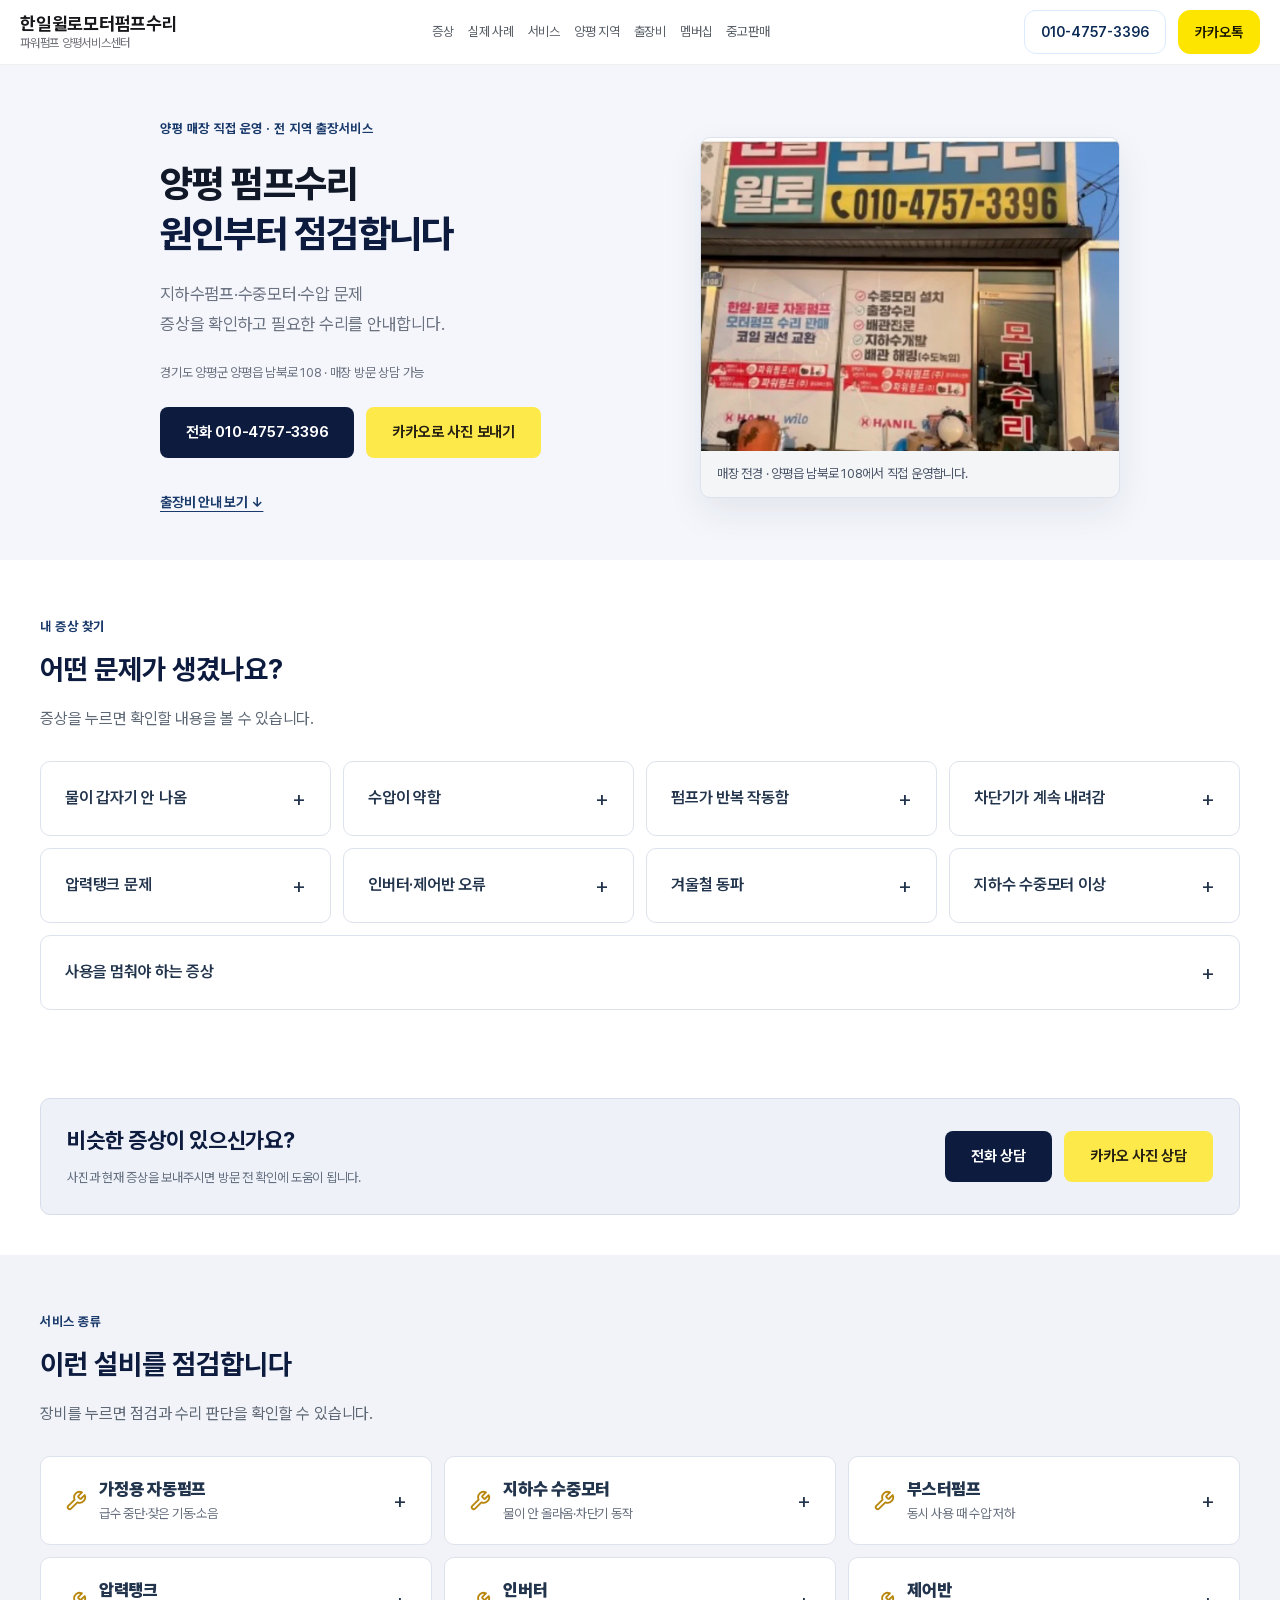
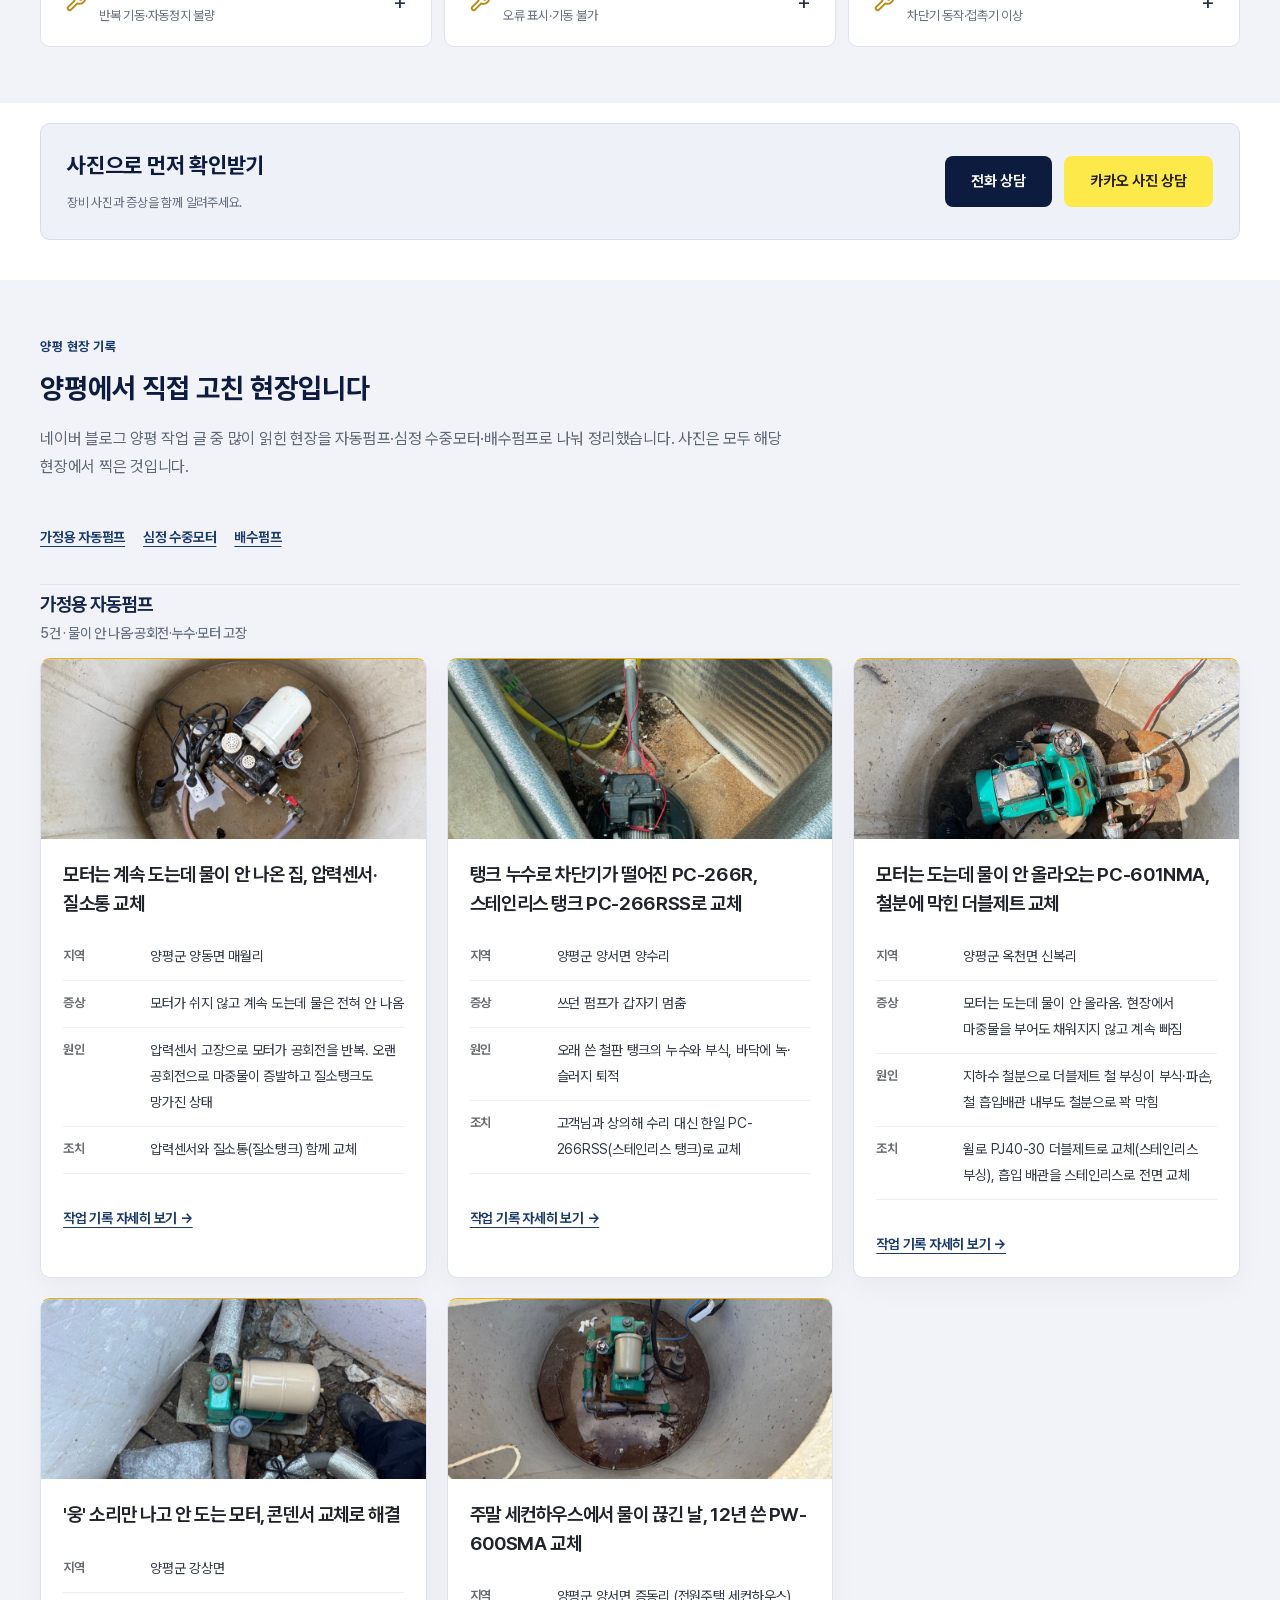
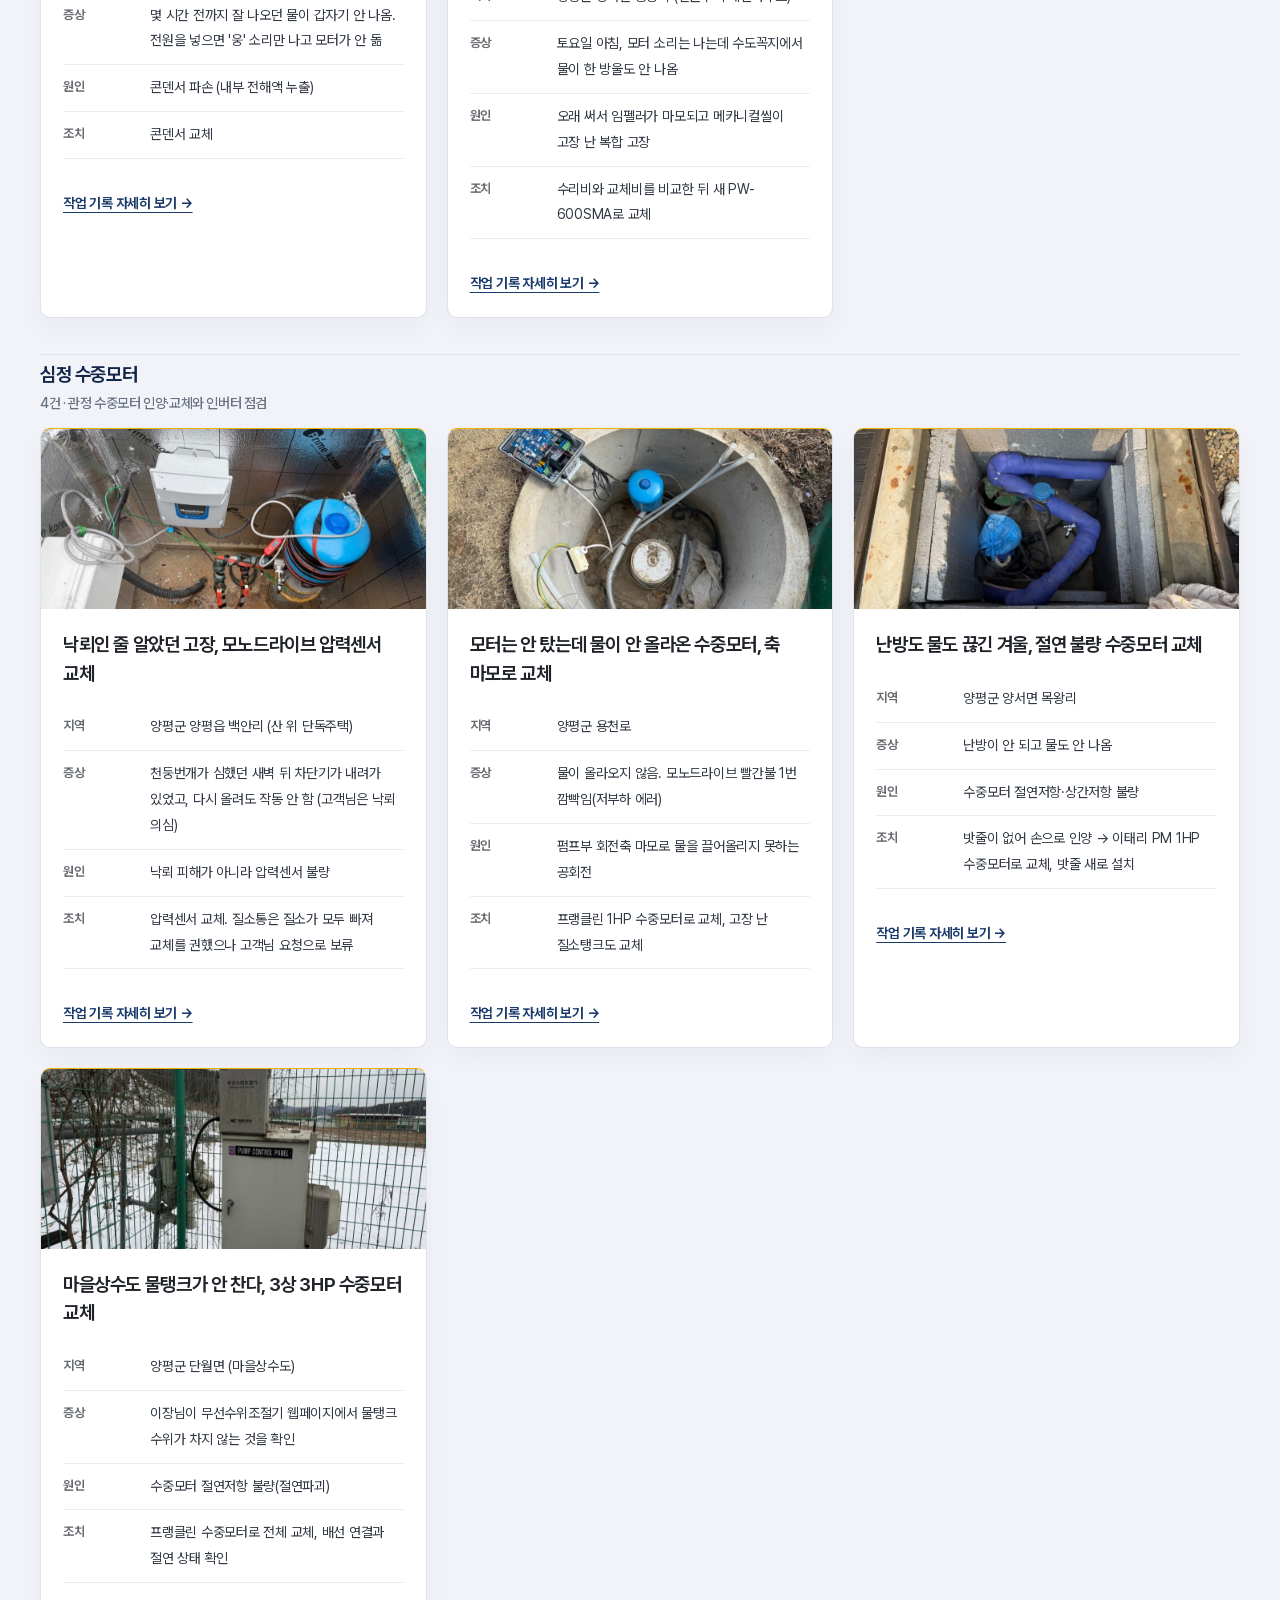
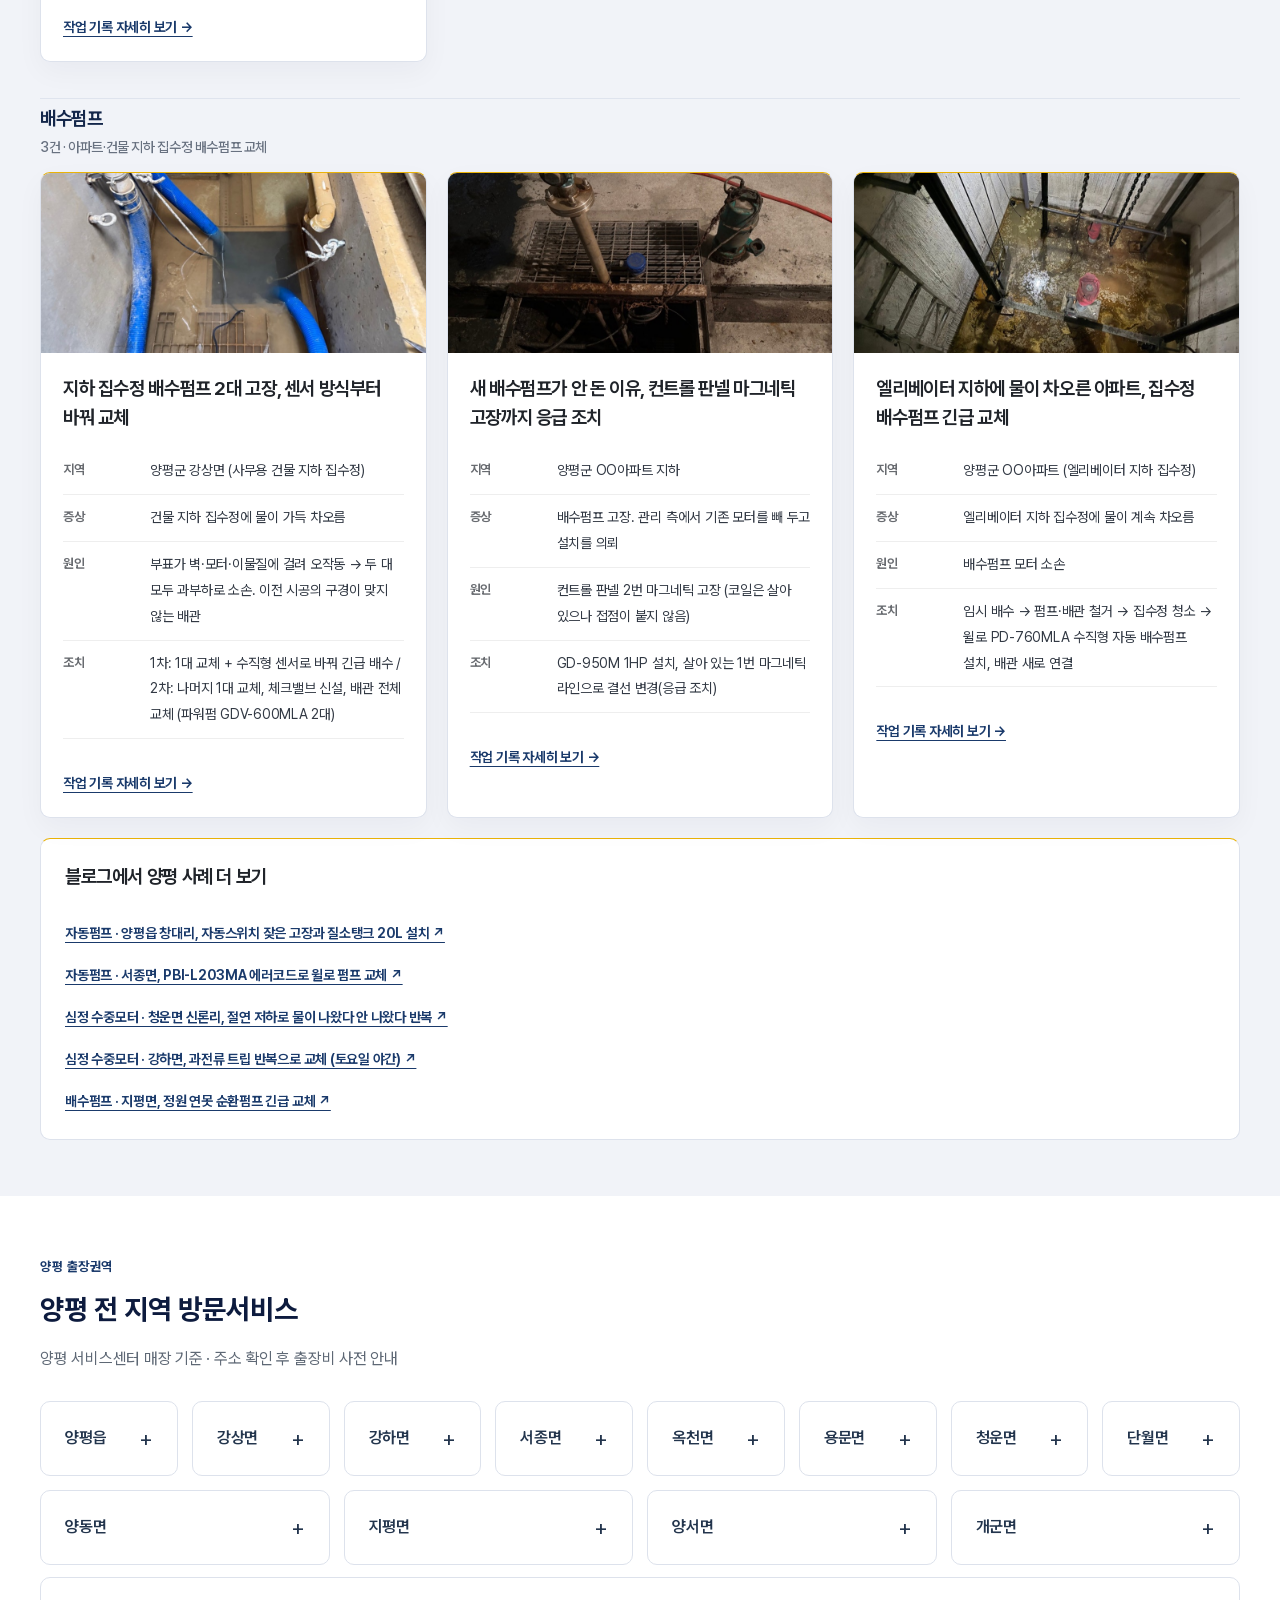
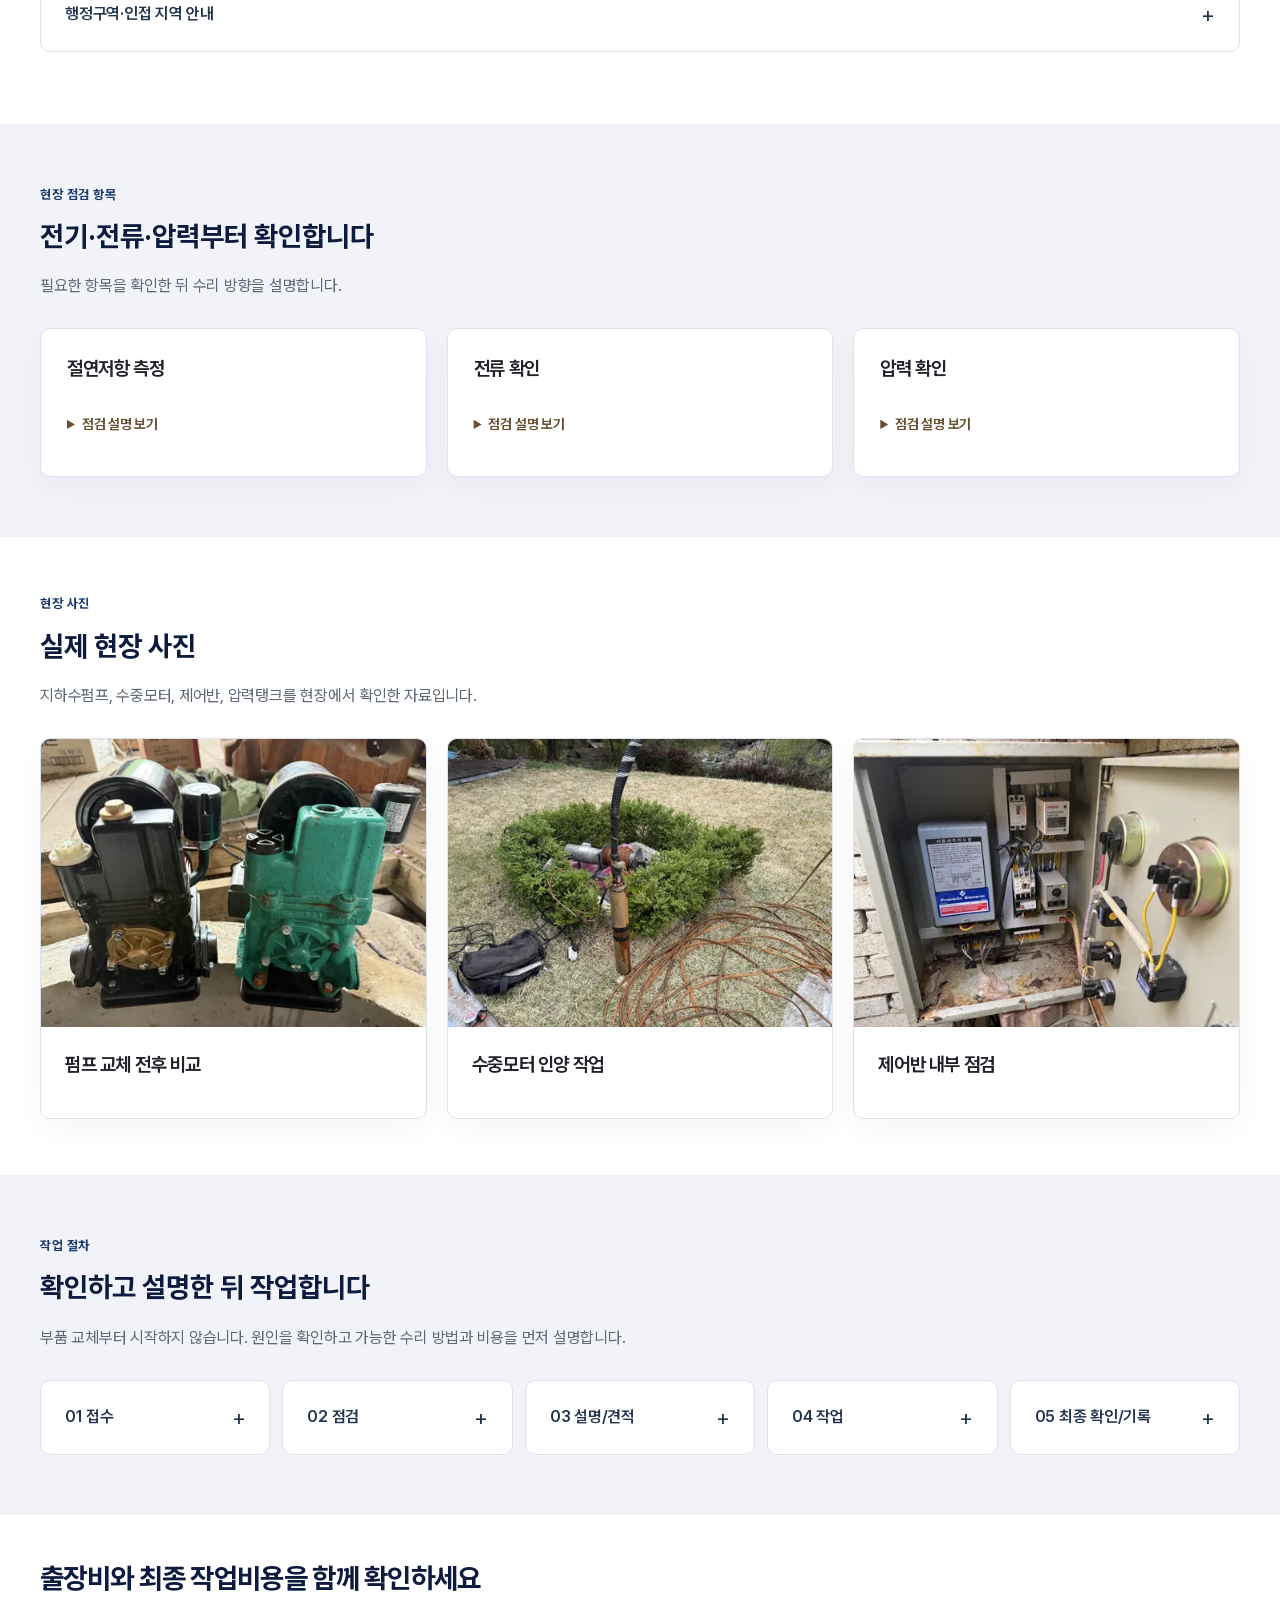
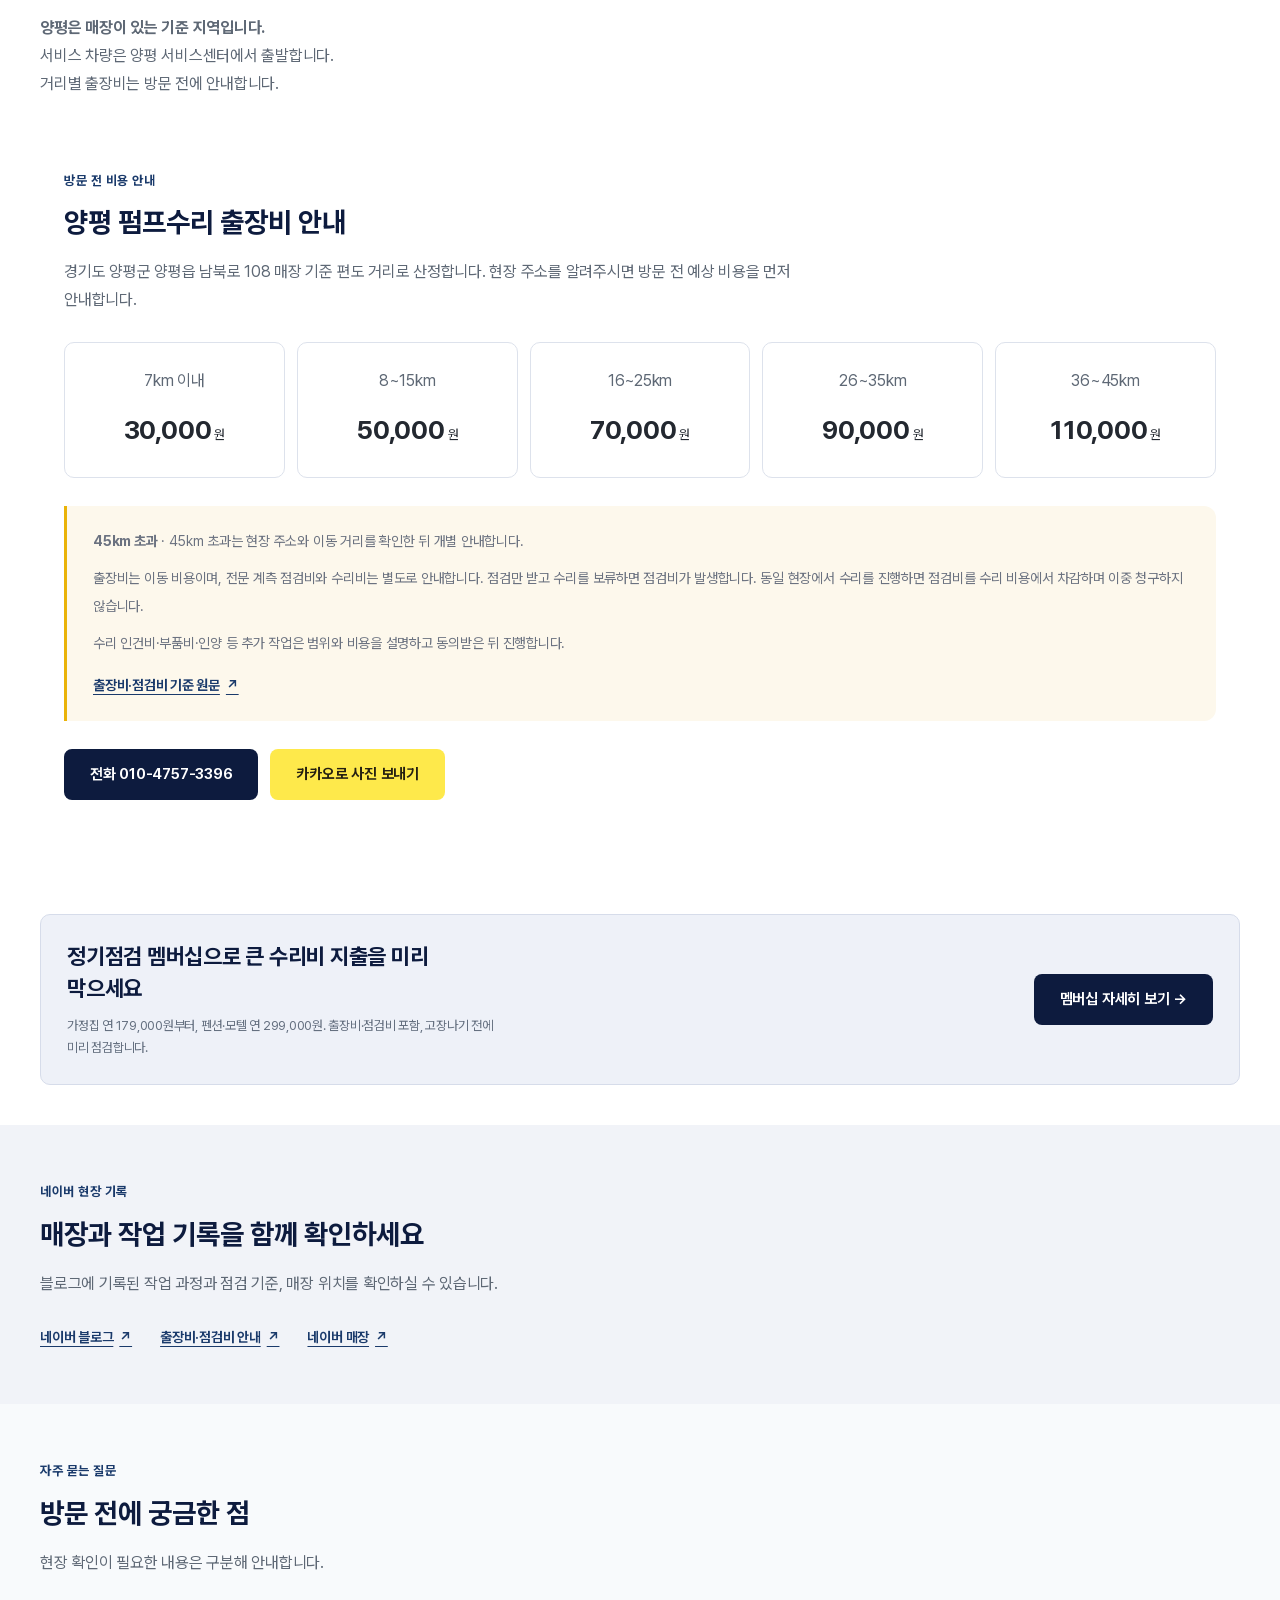
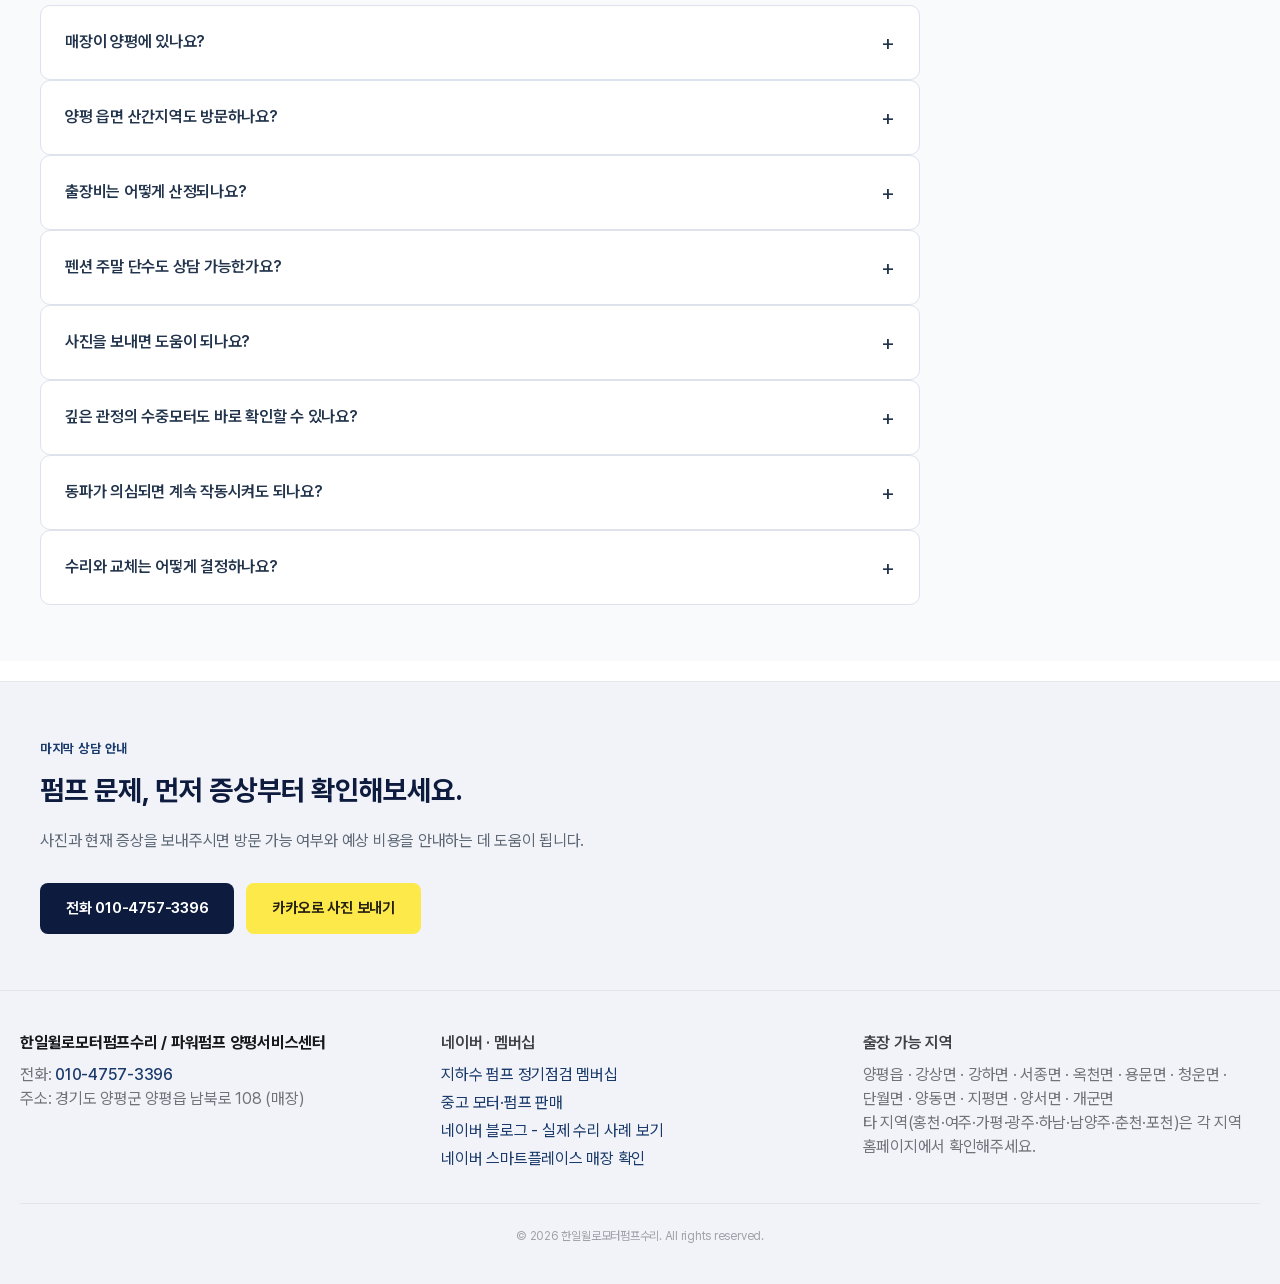
==== commit f7ce02a0: "히어로 메인 사진을 매장 간판 사진으로 교체 Co-Authored-By: Claude Sonnet 5 <noreply@anthropic.com>" ====
--- a/index.html
+++ b/index.html
@@ -23,7 +23,7 @@
       <nav class="m-drawer-nav"><a href="/#section-problem">증상</a><a href="/#cases">실제 사례</a><a href="/#section-service">서비스</a><a href="/#areas">양평 지역</a><a href="/#section-price">출장비</a><a href="/membership/">멤버십</a><a href="/used-motors/">중고판매</a><a href="/#faq">FAQ</a></nav>
       <div class="m-drawer-cta"><a href="tel:010-4757-3396" class="m-cta-call">전화 상담</a><a href="https://pf.kakao.com/_FxaExan" target="_blank" rel="noopener" class="m-cta-kakao">카카오톡 상담</a></div>
     </aside>
-  </header><main id="main"><section id="hero" class="hub-hero-simple"><div class="hub-wrap"><div class="hero-copy"><p class="hub-eyebrow">양평 매장 직접 운영 · 전 지역 출장서비스</p><h1>양평 펌프수리<br><span class="text-gradient">원인부터 점검합니다</span></h1><p class="hub-hero-lead">지하수펌프·수중모터·수압 문제<br>증상을 확인하고 필요한 수리를 안내합니다.</p><p class="hub-origin">경기도 양평군 양평읍 남북로 108 · 매장 방문 상담 가능</p><div class="hub-contact"><a class="hub-button primary" href="tel:010-4757-3396">전화 010-4757-3396</a><a class="hub-button kakao" href="https://pf.kakao.com/_FxaExan" target="_blank" rel="noopener">카카오로 사진 보내기</a></div><a class="hub-link" href="#section-price">출장비 안내 보기 ↓</a></div><div class="hero-media" aria-label="실제 현장 점검 영상"><video autoplay muted loop playsinline controls preload="metadata" poster="/images/optimized/work-03-960.webp" aria-label="수중모터 현장 점검 영상"><source src="/images/media/work-video-01.mp4" type="video/mp4"></video><img src="/images/optimized/work-03-960.webp" width="960" height="720" alt="실제 지하수펌프 현장 점검과 물 토출 확인"><p class="hero-media-caption">현장 점검 영상 · 양평 서비스센터 작업 기록입니다.</p></div></div></section><section id="section-problem" class="hub-section " aria-labelledby="section-problem-title"><div class="hub-wrap"><div class="hub-section-heading"><p class="hub-eyebrow">내 증상 찾기</p><h2 id="section-problem-title">어떤 문제가 생겼나요?</h2><p class="hub-intro">증상을 누르면 확인할 내용을 볼 수 있습니다.</p></div><div class="hub-symptom-grid"><details class="hub-mini"><summary>물이 갑자기 안 나옴</summary><div><p>전원·제어 이상, 흡입 문제, 수위 변화 등 원인이 다를 수 있습니다.</p><p><strong>현장 확인</strong> 전원 공급, 제어반 표시, 모터 운전, 흡입·토출 상태를 순서대로 확인합니다.</p></div></details><details class="hub-mini"><summary>수압이 약함</summary><div><p>동시 사용량, 배관 손실, 누수, 펌프 내부 마모가 영향을 줄 수 있습니다.</p><p><strong>현장 확인</strong> 사용 시간대와 급수 경로, 압력 변화, 누수와 장비 상태를 함께 봅니다.</p></div></details><details class="hub-mini"><summary>펌프가 반복 작동함</summary><div><p>압력탱크, 압력스위치, 배관 누수·역류 등 여러 원인이 가능합니다.</p><p><strong>현장 확인</strong> 물을 쓰지 않을 때 압력 유지와 기동·정지 반복 여부를 확인합니다.</p></div></details><details class="hub-mini"><summary>차단기가 계속 내려감</summary><div><p>모터·케이블 절연, 접속 상태, 과부하 등을 구분해야 합니다.</p><p><strong>현장 확인</strong> 전원을 안전하게 분리하고 절연·배선·보호장치 상태와 운전 조건을 점검합니다.</p></div></details><details class="hub-mini"><summary>압력탱크 문제</summary><div><p>충전압 저하, 막 손상, 연결부 누수 등이 비슷한 증상을 만들 수 있습니다.</p><p><strong>현장 확인</strong> 설비를 정지·감압한 조건에서 탱크 상태와 압력 유지, 자동정지를 확인합니다.</p></div></details><details class="hub-mini"><summary>인버터·제어반 오류</summary><div><p>전원, 센서, 배선, 기판 문제에 따라 오류가 달라질 수 있습니다.</p><p><strong>현장 확인</strong> 모델과 오류 표시, 전원·단자·모터 측 상태를 구분해 점검합니다.</p></div></details><details class="hub-mini"><summary>겨울철 동파</summary><div><p>배관 결빙과 펌프 케이싱 손상은 필요한 조치가 다릅니다.</p><p><strong>현장 확인</strong> 노출·보온 상태, 누수·균열과 해빙 후 작동 상태를 확인합니다.</p></div></details><details class="hub-mini"><summary>지하수 수중모터 이상</summary><div><p>급수 중단만으로 모터 고장을 단정하기 어렵습니다.</p><p><strong>현장 확인</strong> 지상 제어반, 전기 측정, 토출 상태를 먼저 확인하고 필요하면 인양 범위를 설명합니다.</p></div></details></div><details class="hub-fold"><summary>사용을 멈춰야 하는 증상</summary><div class="hub-fold-content"><p>차단기가 반복해서 내려가거나 탄 냄새·침수가 있으면 사용을 멈추고 상담해주세요. 전기 배선이나 제어반 내부는 직접 만지지 마세요.</p></div></details></div></section><aside id="symptom-contact" class="hub-wrap hub-inline-cta"><div><strong>비슷한 증상이 있으신가요?</strong><p>사진과 현재 증상을 보내주시면 방문 전 확인에 도움이 됩니다.</p></div><div class="hub-contact"><a class="hub-button primary" href="tel:010-4757-3396">전화 상담</a><a class="hub-button kakao" href="https://pf.kakao.com/_FxaExan" target="_blank" rel="noopener">카카오 사진 상담</a></div></aside><section id="section-service" class="hub-section soft" aria-labelledby="section-service-title"><div class="hub-wrap"><div class="hub-section-heading"><p class="hub-eyebrow">서비스 종류</p><h2 id="section-service-title">이런 설비를 점검합니다</h2><p class="hub-intro">장비를 누르면 점검과 수리 판단을 확인할 수 있습니다.</p></div><div class="hub-service-list"><details class="hub-mini"><summary><span class="hub-service-summary"><span class="hub-service-icon" aria-hidden="true"><svg viewBox="0 0 24 24" fill="none" stroke="currentColor" stroke-width="2" stroke-linecap="round" stroke-linejoin="round"><path d="M14.7 6.3a1 1 0 0 0 0 1.4l1.6 1.6a1 1 0 0 0 1.4 0l3.77-3.77a6 6 0 0 1-7.94 7.94l-6.91 6.91a2.12 2.12 0 0 1-3-3l6.91-6.91a6 6 0 0 1 7.94-7.94z"></path></svg></span><span><strong>가정용 자동펌프</strong><small>급수 중단·잦은 기동·소음</small></span></span></summary><div><dl class="hub-facts"><div><dt>점검</dt><dd>흡입·토출, 압력스위치, 임펠러와 씰 상태</dd></div><div><dt>원인·수리 판단</dt><dd>누수·공기 유입·부품 마모를 구분하고 부품 수리 가능성과 전체 교체 필요성을 비교합니다.</dd></div></dl></div></details><details class="hub-mini"><summary><span class="hub-service-summary"><span class="hub-service-icon" aria-hidden="true"><svg viewBox="0 0 24 24" fill="none" stroke="currentColor" stroke-width="2" stroke-linecap="round" stroke-linejoin="round"><path d="M14.7 6.3a1 1 0 0 0 0 1.4l1.6 1.6a1 1 0 0 0 1.4 0l3.77-3.77a6 6 0 0 1-7.94 7.94l-6.91 6.91a2.12 2.12 0 0 1-3-3l6.91-6.91a6 6 0 0 1 7.94-7.94z"></path></svg></span><span><strong>지하수 수중모터</strong><small>물이 안 올라옴·차단기 동작</small></span></span></summary><div><dl class="hub-facts"><div><dt>점검</dt><dd>제어반, 절연·전류, 케이블과 토출 상태</dd></div><div><dt>원인·수리 판단</dt><dd>지상 점검으로 확인되는 범위를 설명하고 인양이 필요하면 범위·비용을 먼저 안내합니다.</dd></div></dl></div></details><details class="hub-mini"><summary><span class="hub-service-summary"><span class="hub-service-icon" aria-hidden="true"><svg viewBox="0 0 24 24" fill="none" stroke="currentColor" stroke-width="2" stroke-linecap="round" stroke-linejoin="round"><path d="M14.7 6.3a1 1 0 0 0 0 1.4l1.6 1.6a1 1 0 0 0 1.4 0l3.77-3.77a6 6 0 0 1-7.94 7.94l-6.91 6.91a2.12 2.12 0 0 1-3-3l6.91-6.91a6 6 0 0 1 7.94-7.94z"></path></svg></span><span><strong>부스터펌프</strong><small>동시 사용 때 수압 저하</small></span></span></summary><div><dl class="hub-facts"><div><dt>점검</dt><dd>압력 설정, 센서, 운전 대수와 급수 부하</dd></div><div><dt>원인·수리 판단</dt><dd>제어·탱크·배관을 먼저 확인하고 현재 설비로 개선할 수 있는지 판단합니다.</dd></div></dl></div></details><details class="hub-mini"><summary><span class="hub-service-summary"><span class="hub-service-icon" aria-hidden="true"><svg viewBox="0 0 24 24" fill="none" stroke="currentColor" stroke-width="2" stroke-linecap="round" stroke-linejoin="round"><path d="M14.7 6.3a1 1 0 0 0 0 1.4l1.6 1.6a1 1 0 0 0 1.4 0l3.77-3.77a6 6 0 0 1-7.94 7.94l-6.91 6.91a2.12 2.12 0 0 1-3-3l6.91-6.91a6 6 0 0 1 7.94-7.94z"></path></svg></span><span><strong>압력탱크</strong><small>반복 기동·자동정지 불량</small></span></span></summary><div><dl class="hub-facts"><div><dt>점검</dt><dd>충전압, 막·밸브 상태, 누수와 압력 유지</dd></div><div><dt>원인·수리 판단</dt><dd>설비 조건에 맞춰 조정 가능한지, 탱크 손상으로 교체가 필요한지 설명합니다.</dd></div></dl></div></details><details class="hub-mini"><summary><span class="hub-service-summary"><span class="hub-service-icon" aria-hidden="true"><svg viewBox="0 0 24 24" fill="none" stroke="currentColor" stroke-width="2" stroke-linecap="round" stroke-linejoin="round"><path d="M14.7 6.3a1 1 0 0 0 0 1.4l1.6 1.6a1 1 0 0 0 1.4 0l3.77-3.77a6 6 0 0 1-7.94 7.94l-6.91 6.91a2.12 2.12 0 0 1-3-3l6.91-6.91a6 6 0 0 1 7.94-7.94z"></path></svg></span><span><strong>인버터</strong><small>오류 표시·기동 불가</small></span></span></summary><div><dl class="hub-facts"><div><dt>점검</dt><dd>모델별 오류, 전원, 배선, 센서와 모터 측 상태</dd></div><div><dt>원인·수리 판단</dt><dd>기판에 국한된 문제인지 다른 계통 문제인지 구분해 부분 수리와 교체를 비교합니다.</dd></div></dl></div></details><details class="hub-mini"><summary><span class="hub-service-summary"><span class="hub-service-icon" aria-hidden="true"><svg viewBox="0 0 24 24" fill="none" stroke="currentColor" stroke-width="2" stroke-linecap="round" stroke-linejoin="round"><path d="M14.7 6.3a1 1 0 0 0 0 1.4l1.6 1.6a1 1 0 0 0 1.4 0l3.77-3.77a6 6 0 0 1-7.94 7.94l-6.91 6.91a2.12 2.12 0 0 1-3-3l6.91-6.91a6 6 0 0 1 7.94-7.94z"></path></svg></span><span><strong>제어반</strong><small>차단기 동작·접촉기 이상</small></span></span></summary><div><dl class="hub-facts"><div><dt>점검</dt><dd>단자, 배선, 보호장치와 접점 상태</dd></div><div><dt>원인·수리 판단</dt><dd>전기 공급·모터·제어 부품의 원인을 나누어 필요한 수리 범위를 정합니다.</dd></div></dl></div></details></div></div></section><aside id="service-contact" class="hub-wrap hub-inline-cta"><div><strong>사진으로 먼저 확인받기</strong><p>장비 사진과 증상을 함께 알려주세요.</p></div><div class="hub-contact"><a class="hub-button primary" href="tel:010-4757-3396">전화 상담</a><a class="hub-button kakao" href="https://pf.kakao.com/_FxaExan" target="_blank" rel="noopener">카카오 사진 상담</a></div></aside><section id="cases" class="hub-section soft" aria-labelledby="cases-title"><div class="hub-wrap"><div class="hub-section-heading"><p class="hub-eyebrow">양평 현장 기록</p><h2 id="cases-title">양평에서 직접 고친 현장입니다</h2><p class="hub-intro">네이버 블로그 양평 작업 글 중 많이 읽힌 현장을 자동펌프·심정 수중모터·배수펌프로 나눠 정리했습니다. 사진은 모두 해당 현장에서 찍은 것입니다.</p></div><p class="yp-case-jump"><a class="hub-link" href="#cases-auto">가정용 자동펌프</a><a class="hub-link" href="#cases-deep">심정 수중모터</a><a class="hub-link" href="#cases-drain">배수펌프</a></p><h3 class="yp-case-group" id="cases-auto">가정용 자동펌프 <small>5건 · 물이 안 나옴·공회전·누수·모터 고장</small></h3><div class="hub-grid three"><article class="hub-card hub-case"><img src="/images/media/yp-yangdong-maewol-pressure-sensor-1.jpg" alt="도착했을 때 펌프실. 물은 안 나오는데 펌프만 계속 돌고 있었습니다." width="960" height="720" loading="lazy" decoding="async"><div class="hub-card-body"><h3>모터는 계속 도는데 물이 안 나온 집, 압력센서·질소통 교체</h3><dl class="hub-facts"><div><dt>지역</dt><dd>양평군 양동면 매월리</dd></div><div><dt>증상</dt><dd>모터가 쉬지 않고 계속 도는데 물은 전혀 안 나옴</dd></div><div><dt>원인</dt><dd>압력센서 고장으로 모터가 공회전을 반복. 오랜 공회전으로 마중물이 증발하고 질소탱크도 망가진 상태</dd></div><div><dt>조치</dt><dd>압력센서와 질소통(질소탱크) 함께 교체</dd></div></dl><div class="hub-card-links"><a class="hub-link" href="/cases/yangdong-maewol-pressure-sensor/">작업 기록 자세히 보기 →</a></div></div></article><article class="hub-card hub-case"><img src="/images/media/yp-yangseo-yangsu-pc266rss-1.jpg" alt="기존 PC-266R. 하단 탱크에서 누수가 생겨 전기가 차단된 상태였습니다." width="960" height="720" loading="lazy" decoding="async"><div class="hub-card-body"><h3>탱크 누수로 차단기가 떨어진 PC-266R, 스테인리스 탱크 PC-266RSS로 교체</h3><dl class="hub-facts"><div><dt>지역</dt><dd>양평군 양서면 양수리</dd></div><div><dt>증상</dt><dd>쓰던 펌프가 갑자기 멈춤</dd></div><div><dt>원인</dt><dd>오래 쓴 철판 탱크의 누수와 부식, 바닥에 녹·슬러지 퇴적</dd></div><div><dt>조치</dt><dd>고객님과 상의해 수리 대신 한일 PC-266RSS(스테인리스 탱크)로 교체</dd></div></dl><div class="hub-card-links"><a class="hub-link" href="/cases/yangseo-yangsu-pc266rss/">작업 기록 자세히 보기 →</a></div></div></article><article class="hub-card hub-case"><img src="/images/media/yp-okcheon-sinbok-double-jet-1.jpg" alt="사용하시던 윌로 PC-601NMA 제트펌프. 물이 계속 빠져 인양하기로 했습니다." width="960" height="720" loading="lazy" decoding="async"><div class="hub-card-body"><h3>모터는 도는데 물이 안 올라오는 PC-601NMA, 철분에 막힌 더블제트 교체</h3><dl class="hub-facts"><div><dt>지역</dt><dd>양평군 옥천면 신복리</dd></div><div><dt>증상</dt><dd>모터는 도는데 물이 안 올라옴. 현장에서 마중물을 부어도 채워지지 않고 계속 빠짐</dd></div><div><dt>원인</dt><dd>지하수 철분으로 더블제트 철 부싱이 부식·파손, 철 흡입배관 내부도 철분으로 꽉 막힘</dd></div><div><dt>조치</dt><dd>윌로 PJ40-30 더블제트로 교체(스테인리스 부싱), 흡입 배관을 스테인리스로 전면 교체</dd></div></dl><div class="hub-card-links"><a class="hub-link" href="/cases/okcheon-sinbok-double-jet/">작업 기록 자세히 보기 →</a></div></div></article><article class="hub-card hub-case"><img src="/images/media/yp-gangsang-capacitor-1.jpg" alt="이날 고장 난 윌로 PW-350SMA 가정용 펌프입니다." width="960" height="720" loading="lazy" decoding="async"><div class="hub-card-body"><h3>'웅' 소리만 나고 안 도는 모터, 콘덴서 교체로 해결</h3><dl class="hub-facts"><div><dt>지역</dt><dd>양평군 강상면</dd></div><div><dt>증상</dt><dd>몇 시간 전까지 잘 나오던 물이 갑자기 안 나옴. 전원을 넣으면 '웅' 소리만 나고 모터가 안 돎</dd></div><div><dt>원인</dt><dd>콘덴서 파손 (내부 전해액 누출)</dd></div><div><dt>조치</dt><dd>콘덴서 교체</dd></div></dl><div class="hub-card-links"><a class="hub-link" href="/cases/gangsang-capacitor/">작업 기록 자세히 보기 →</a></div></div></article><article class="hub-card hub-case"><img src="/images/media/yp-yangseo-jeungdong-pw600sma-1.jpg" alt="12년간 사용한 윌로 PW-600SMA 가정용 펌프입니다." width="960" height="720" loading="lazy" decoding="async"><div class="hub-card-body"><h3>주말 세컨하우스에서 물이 끊긴 날, 12년 쓴 PW-600SMA 교체</h3><dl class="hub-facts"><div><dt>지역</dt><dd>양평군 양서면 증동리 (전원주택 세컨하우스)</dd></div><div><dt>증상</dt><dd>토요일 아침, 모터 소리는 나는데 수도꼭지에서 물이 한 방울도 안 나옴</dd></div><div><dt>원인</dt><dd>오래 써서 임펠러가 마모되고 메카니컬씰이 고장 난 복합 고장</dd></div><div><dt>조치</dt><dd>수리비와 교체비를 비교한 뒤 새 PW-600SMA로 교체</dd></div></dl><div class="hub-card-links"><a class="hub-link" href="/cases/yangseo-jeungdong-pw600sma/">작업 기록 자세히 보기 →</a></div></div></article></div><h3 class="yp-case-group" id="cases-deep">심정 수중모터 <small>4건 · 관정 수중모터 인양·교체와 인버터 점검</small></h3><div class="hub-grid three"><article class="hub-card hub-case"><img src="/images/media/yp-yangpyeong-baegan-monodrive-sensor-1.jpg" alt="도착해 보니 윌로가 아닌 모노드라이브 인버터가 설치돼 있었습니다." width="960" height="720" loading="lazy" decoding="async"><div class="hub-card-body"><h3>낙뢰인 줄 알았던 고장, 모노드라이브 압력센서 교체</h3><dl class="hub-facts"><div><dt>지역</dt><dd>양평군 양평읍 백안리 (산 위 단독주택)</dd></div><div><dt>증상</dt><dd>천둥번개가 심했던 새벽 뒤 차단기가 내려가 있었고, 다시 올려도 작동 안 함 (고객님은 낙뢰 의심)</dd></div><div><dt>원인</dt><dd>낙뢰 피해가 아니라 압력센서 불량</dd></div><div><dt>조치</dt><dd>압력센서 교체. 질소통은 질소가 모두 빠져 교체를 권했으나 고객님 요청으로 보류</dd></div></dl><div class="hub-card-links"><a class="hub-link" href="/cases/yangpyeong-baegan-monodrive-sensor/">작업 기록 자세히 보기 →</a></div></div></article><article class="hub-card hub-case"><img src="/images/media/yp-yongcheon-monodrive-underload-1.jpg" alt="관정과 모노드라이브. 빨간불이 한 번씩 깜빡이는 1번(저부하) 에러였습니다." width="960" height="720" loading="lazy" decoding="async"><div class="hub-card-body"><h3>모터는 안 탔는데 물이 안 올라온 수중모터, 축 마모로 교체</h3><dl class="hub-facts"><div><dt>지역</dt><dd>양평군 용천로</dd></div><div><dt>증상</dt><dd>물이 올라오지 않음. 모노드라이브 빨간불 1번 깜빡임(저부하 에러)</dd></div><div><dt>원인</dt><dd>펌프부 회전축 마모로 물을 끌어올리지 못하는 공회전</dd></div><div><dt>조치</dt><dd>프랭클린 1HP 수중모터로 교체, 고장 난 질소탱크도 교체</dd></div></dl><div class="hub-card-links"><a class="hub-link" href="/cases/yongcheon-monodrive-underload/">작업 기록 자세히 보기 →</a></div></div></article><article class="hub-card hub-case"><img src="/images/media/yp-yangseo-mokwang-pm-motor-1.jpg" alt="지열보일러와 집 물을 함께 쓰는 관정 내부입니다." width="960" height="720" loading="lazy" decoding="async"><div class="hub-card-body"><h3>난방도 물도 끊긴 겨울, 절연 불량 수중모터 교체</h3><dl class="hub-facts"><div><dt>지역</dt><dd>양평군 양서면 목왕리</dd></div><div><dt>증상</dt><dd>난방이 안 되고 물도 안 나옴</dd></div><div><dt>원인</dt><dd>수중모터 절연저항·상간저항 불량</dd></div><div><dt>조치</dt><dd>밧줄이 없어 손으로 인양 → 이태리 PM 1HP 수중모터로 교체, 밧줄 새로 설치</dd></div></dl><div class="hub-card-links"><a class="hub-link" href="/cases/yangseo-mokwang-pm-motor/">작업 기록 자세히 보기 →</a></div></div></article><article class="hub-card hub-case"><img src="/images/media/yp-danwol-village-water-3hp-1.jpg" alt="단월면 마을상수도 현장의 제어반입니다." width="960" height="720" loading="lazy" decoding="async"><div class="hub-card-body"><h3>마을상수도 물탱크가 안 찬다, 3상 3HP 수중모터 교체</h3><dl class="hub-facts"><div><dt>지역</dt><dd>양평군 단월면 (마을상수도)</dd></div><div><dt>증상</dt><dd>이장님이 무선수위조절기 웹페이지에서 물탱크 수위가 차지 않는 것을 확인</dd></div><div><dt>원인</dt><dd>수중모터 절연저항 불량(절연파괴)</dd></div><div><dt>조치</dt><dd>프랭클린 수중모터로 전체 교체, 배선 연결과 절연 상태 확인</dd></div></dl><div class="hub-card-links"><a class="hub-link" href="/cases/danwol-village-water-3hp/">작업 기록 자세히 보기 →</a></div></div></article></div><h3 class="yp-case-group" id="cases-drain">배수펌프 <small>3건 · 아파트·건물 지하 집수정 배수펌프 교체</small></h3><div class="hub-grid three"><article class="hub-card hub-case"><img src="/images/media/yp-gangsang-sump-two-pumps-1.jpg" alt="도착했을 때 집수정에 물이 가득 차 있었습니다." width="960" height="720" loading="lazy" decoding="async"><div class="hub-card-body"><h3>지하 집수정 배수펌프 2대 고장, 센서 방식부터 바꿔 교체</h3><dl class="hub-facts"><div><dt>지역</dt><dd>양평군 강상면 (사무용 건물 지하 집수정)</dd></div><div><dt>증상</dt><dd>건물 지하 집수정에 물이 가득 차오름</dd></div><div><dt>원인</dt><dd>부표가 벽·모터·이물질에 걸려 오작동 → 두 대 모두 과부하로 소손. 이전 시공의 구경이 맞지 않는 배관</dd></div><div><dt>조치</dt><dd>1차: 1대 교체 + 수직형 센서로 바꿔 긴급 배수 / 2차: 나머지 1대 교체, 체크밸브 신설, 배관 전체 교체 (파워펌 GDV-600MLA 2대)</dd></div></dl><div class="hub-card-links"><a class="hub-link" href="/cases/gangsang-sump-two-pumps/">작업 기록 자세히 보기 →</a></div></div></article><article class="hub-card hub-case"><img src="/images/media/yp-yangpyeong-apt-gd950m-1.jpg" alt="관리 측에서 기존 배수펌프를 미리 탈착해 두셨습니다." width="960" height="720" loading="lazy" decoding="async"><div class="hub-card-body"><h3>새 배수펌프가 안 돈 이유, 컨트롤 판넬 마그네틱 고장까지 응급 조치</h3><dl class="hub-facts"><div><dt>지역</dt><dd>양평군 OO아파트 지하</dd></div><div><dt>증상</dt><dd>배수펌프 고장. 관리 측에서 기존 모터를 빼 두고 설치를 의뢰</dd></div><div><dt>원인</dt><dd>컨트롤 판넬 2번 마그네틱 고장 (코일은 살아 있으나 접점이 붙지 않음)</dd></div><div><dt>조치</dt><dd>GD-950M 1HP 설치, 살아 있는 1번 마그네틱 라인으로 결선 변경(응급 조치)</dd></div></dl><div class="hub-card-links"><a class="hub-link" href="/cases/yangpyeong-apt-gd950m/">작업 기록 자세히 보기 →</a></div></div></article><article class="hub-card hub-case"><img src="/images/media/yp-yangpyeong-apt-elevator-sump-1.jpg" alt="엘리베이터 지하 집수정에 물이 차올라 있었습니다." width="960" height="720" loading="lazy" decoding="async"><div class="hub-card-body"><h3>엘리베이터 지하에 물이 차오른 아파트, 집수정 배수펌프 긴급 교체</h3><dl class="hub-facts"><div><dt>지역</dt><dd>양평군 OO아파트 (엘리베이터 지하 집수정)</dd></div><div><dt>증상</dt><dd>엘리베이터 지하 집수정에 물이 계속 차오름</dd></div><div><dt>원인</dt><dd>배수펌프 모터 소손</dd></div><div><dt>조치</dt><dd>임시 배수 → 펌프·배관 철거 → 집수정 청소 → 윌로 PD-760MLA 수직형 자동 배수펌프 설치, 배관 새로 연결</dd></div></dl><div class="hub-card-links"><a class="hub-link" href="/cases/yangpyeong-apt-elevator-sump/">작업 기록 자세히 보기 →</a></div></div></article></div><div class="hub-card hub-card-body" style="margin-top:20px"><h3>블로그에서 양평 사례 더 보기</h3><p style="line-height:2"><a class="hub-link" href="https://blog.naver.com/sunwoo774/223765413277" target="_blank" rel="noopener">자동펌프 · 양평읍 창대리, 자동스위치 잦은 고장과 질소탱크 20L 설치 ↗</a><br><a class="hub-link" href="https://blog.naver.com/sunwoo774/223965933970" target="_blank" rel="noopener">자동펌프 · 서종면, PBI-L203MA 에러코드로 윌로 펌프 교체 ↗</a><br><a class="hub-link" href="https://blog.naver.com/sunwoo774/224187333133" target="_blank" rel="noopener">심정 수중모터 · 청운면 신론리, 절연 저하로 물이 나왔다 안 나왔다 반복 ↗</a><br><a class="hub-link" href="https://blog.naver.com/sunwoo774/224237520772" target="_blank" rel="noopener">심정 수중모터 · 강하면, 과전류 트립 반복으로 교체 (토요일 야간) ↗</a><br><a class="hub-link" href="https://blog.naver.com/sunwoo774/224308890397" target="_blank" rel="noopener">배수펌프 · 지평면, 정원 연못 순환펌프 긴급 교체 ↗</a></p></div></div></section><section id="areas" class="hub-section " aria-labelledby="areas-title"><div class="hub-wrap"><div class="hub-section-heading"><p class="hub-eyebrow">양평 출장권역</p><h2 id="areas-title">양평 전 지역 방문서비스</h2><p class="hub-intro">양평 서비스센터 매장 기준 · 주소 확인 후 출장비 사전 안내</p></div><div class="hub-region-buttons"><details class="hub-mini"><summary>양평읍</summary><div class="hub-fold-content"><p>매장이 있는 읍입니다. 매장 방문 상담과 출장 모두 가능합니다.</p></div></details><details class="hub-mini"><summary>강상면</summary><div class="hub-fold-content"><p>매장에서 가까운 권역으로, 당일 방문이 수월한 편입니다.</p></div></details><details class="hub-mini"><summary>강하면</summary><div class="hub-fold-content"><p>전원주택·농가 지하수 설비 점검과 수리를 상담합니다.</p></div></details><details class="hub-mini"><summary>서종면</summary><div class="hub-fold-content"><p>펜션·전원주택이 많은 지역으로, 동시 급수 상태를 함께 확인합니다.</p></div></details><details class="hub-mini"><summary>옥천면</summary><div class="hub-fold-content"><p>관정과 주택 사이 배관이 긴 경우 높이 차이와 급수 경로를 함께 확인합니다.</p></div></details><details class="hub-mini"><summary>용문면</summary><div class="hub-fold-content"><p>산간 농가·전원주택은 관정 위치와 장비 접근 공간을 확인합니다.</p></div></details><details class="hub-mini"><summary>청운면</summary><div class="hub-fold-content"><p>지하수 사용 주택은 급수 중단 범위와 수원·배관 구성을 살핍니다.</p></div></details><details class="hub-mini"><summary>단월면</summary><div class="hub-fold-content"><p>농업용과 생활용을 함께 사용하는 설비는 운전 시간과 동시 사용량을 확인합니다.</p></div></details><details class="hub-mini"><summary>양동면</summary><div class="hub-fold-content"><p>산간 현장은 정확한 주소와 진입로·장비 접근 조건을 확인한 뒤 일정을 안내합니다.</p></div></details><details class="hub-mini"><summary>지평면</summary><div class="hub-fold-content"><p>전원주택의 자동펌프·압력탱크 문제는 압력 유지와 누수 여부를 나누어 봅니다.</p></div></details><details class="hub-mini"><summary>양서면</summary><div class="hub-fold-content"><p>북한강·남한강 인근 전원주택은 장기 부재 후 생긴 증상인지도 함께 확인합니다.</p></div></details><details class="hub-mini"><summary>개군면</summary><div class="hub-fold-content"><p>옥외 펌프실과 노출 배관은 보온 상태와 물이 새는 지점을 확인합니다.</p></div></details></div><details class="hub-fold"><summary>행정구역·인접 지역 안내</summary><div class="hub-fold-content"><p>현행 1읍·11면 기준입니다. 주소와 진입 조건에 따라 방문 일정을 조율합니다. 양평 외 지역은 홍천·여주·가평·광주·하남·남양주·춘천·포천 등 별도 지역 페이지에서 확인해주세요.</p><a class="hub-link" href="https://www.yp21.go.kr/" target="_blank" rel="noopener">양평군청 공식 행정구역 ↗</a></div></details></div></section><section id="evidence" class="hub-section soft" aria-labelledby="evidence-title"><div class="hub-wrap"><div class="hub-section-heading"><p class="hub-eyebrow">현장 점검 항목</p><h2 id="evidence-title">전기·전류·압력부터 확인합니다</h2><p class="hub-intro">필요한 항목을 확인한 뒤 수리 방향을 설명합니다.</p></div><div class="hub-grid three"><article class="hub-card hub-card-body"><h3>절연저항 측정</h3><details class="hub-case-more"><summary>점검 설명 보기</summary><p>모터·케이블 절연 상태를 점검해 누전 관련 원인을 구분합니다. 장비 연결 조건과 제조사 기준을 고려합니다.</p><a class="hub-link" href="https://blog.naver.com/sunwoo774/224197972757">블로그 점검 기준 <span aria-hidden="true">↗</span></a></details></article><article class="hub-card hub-card-body"><h3>전류 확인</h3><details class="hub-case-more"><summary>점검 설명 보기</summary><img src="/images/optimized/work-02-960.webp" srcset="/images/optimized/work-02-480.webp 480w, /images/optimized/work-02-960.webp 960w" sizes="(max-width: 640px) 100vw, (max-width: 1000px) 50vw, 33vw" width="960" height="720" alt="현장 전류 점검 장면" loading="lazy" decoding="async"><p>운전 전류를 장비 정격 및 운전 조건과 비교합니다. 전류 하나만으로 고장 부품을 단정하지 않습니다.</p><a class="hub-link" href="https://blog.naver.com/sunwoo774/224197972757">블로그 점검 기준 <span aria-hidden="true">↗</span></a></details></article><article class="hub-card hub-card-body"><h3>압력 확인</h3><details class="hub-case-more"><summary>점검 설명 보기</summary><p>물을 쓸 때와 멈췄을 때의 압력 변화를 보고 급수·탱크·배관 상태를 함께 판단합니다.</p><a class="hub-link" href="https://blog.naver.com/sunwoo774/224197972757">블로그 점검 기준 <span aria-hidden="true">↗</span></a></details></article></div></div></section><section id="gallery" class="hub-section " aria-labelledby="gallery-title"><div class="hub-wrap"><div class="hub-section-heading"><p class="hub-eyebrow">현장 사진</p><h2 id="gallery-title">실제 현장 사진</h2><p class="hub-intro">지하수펌프, 수중모터, 제어반, 압력탱크를 현장에서 확인한 자료입니다.</p></div><div class="hub-grid three"><article class="hub-card"><img src="/images/optimized/work-01-960.webp" srcset="/images/optimized/work-01-480.webp 480w, /images/optimized/work-01-960.webp 960w" sizes="(max-width: 640px) 100vw, (max-width: 1000px) 50vw, 33vw" width="960" height="720" alt="펌프 교체 전후 비교" loading="lazy" decoding="async"><div class="hub-card-body"><h3>펌프 교체 전후 비교</h3></div></article><article class="hub-card"><img src="/images/optimized/work-04-960.webp" srcset="/images/optimized/work-04-480.webp 480w, /images/optimized/work-04-960.webp 960w" sizes="(max-width: 640px) 100vw, (max-width: 1000px) 50vw, 33vw" width="960" height="720" alt="수중모터 인양 작업" loading="lazy" decoding="async"><div class="hub-card-body"><h3>수중모터 인양 작업</h3></div></article><article class="hub-card"><img src="/images/optimized/work-08-960.webp" srcset="/images/optimized/work-08-480.webp 480w, /images/optimized/work-08-960.webp 960w" sizes="(max-width: 640px) 100vw, (max-width: 1000px) 50vw, 33vw" width="960" height="720" alt="제어반 내부 점검" loading="lazy" decoding="async"><div class="hub-card-body"><h3>제어반 내부 점검</h3></div></article></div></div></section><section id="process" class="hub-section soft" aria-labelledby="process-title"><div class="hub-wrap"><div class="hub-section-heading"><p class="hub-eyebrow">작업 절차</p><h2 id="process-title">확인하고 설명한 뒤 작업합니다</h2><p class="hub-intro">부품 교체부터 시작하지 않습니다. 원인을 확인하고 가능한 수리 방법과 비용을 먼저 설명합니다.</p></div><div class="hub-steps"><details class="hub-mini"><summary><span>01 접수</span></summary><div><p><strong>접수</strong> · 주소·연락처·장비 종류</p><p><strong>증상 확인</strong> · 발생 시점·사진·운전 상태</p></div></details><details class="hub-mini"><summary><span>02 점검</span></summary><div><p><strong>현장 점검</strong> · 전기·압력·배관·설비 상태</p></div></details><details class="hub-mini"><summary><span>03 설명/견적</span></summary><div><p><strong>원인 설명</strong> · 확인된 내용과 추가 확인 범위</p><p><strong>비용 안내</strong> · 출장·점검·작업 비용 구분</p><p><strong>고객 동의</strong> · 범위와 금액 확인 후 진행</p></div></details><details class="hub-mini"><summary><span>04 작업</span></summary><div><p><strong>작업</strong> · 합의한 수리·교체 시행</p></div></details><details class="hub-mini"><summary><span>05 최종 확인/기록</span></summary><div><p><strong>최종 확인</strong> · 급수·압력·자동 운전 점검</p><p><strong>기록</strong> · 사진과 작업 내용 정리</p></div></details></div></div></section><div class="hub-wrap hub-cost-intro"><h2>출장비와 최종 작업비용을 함께 확인하세요</h2><p><strong>양평은 매장이 있는 기준 지역입니다.</strong><br>서비스 차량은 양평 서비스센터에서 출발합니다.<br>거리별 출장비는 방문 전에 안내합니다.</p><section id="section-price" class="hub-section " aria-labelledby="section-price-title"><div class="hub-wrap"><div class="hub-section-heading"><p class="hub-eyebrow">방문 전 비용 안내</p><h2 id="section-price-title">양평 펌프수리 출장비 안내</h2><p class="hub-intro">경기도 양평군 양평읍 남북로 108 매장 기준 편도 거리로 산정합니다. 현장 주소를 알려주시면 방문 전 예상 비용을 먼저 안내합니다.</p></div><div class="hub-fees"><div class="hub-card hub-card-body"><p>7km 이내</p><strong>30,000<small>원</small></strong></div><div class="hub-card hub-card-body"><p>8~15km</p><strong>50,000<small>원</small></strong></div><div class="hub-card hub-card-body"><p>16~25km</p><strong>70,000<small>원</small></strong></div><div class="hub-card hub-card-body"><p>26~35km</p><strong>90,000<small>원</small></strong></div><div class="hub-card hub-card-body"><p>36~45km</p><strong>110,000<small>원</small></strong></div></div><div class="hub-note"><p><strong>45km 초과</strong> · 45km 초과는 현장 주소와 이동 거리를 확인한 뒤 개별 안내합니다.</p><p>출장비는 이동 비용이며, 전문 계측 점검비와 수리비는 별도로 안내합니다. 점검만 받고 수리를 보류하면 점검비가 발생합니다. 동일 현장에서 수리를 진행하면 점검비를 수리 비용에서 차감하며 이중 청구하지 않습니다.</p><p>수리 인건비·부품비·인양 등 추가 작업은 범위와 비용을 설명하고 동의받은 뒤 진행합니다.</p><a class="hub-link" href="https://blog.naver.com/sunwoo774/224197972757">출장비·점검비 기준 원문 <span aria-hidden="true">↗</span></a></div><div class="hub-contact"><a class="hub-button primary" href="tel:010-4757-3396">전화 010-4757-3396</a><a class="hub-button kakao" href="https://pf.kakao.com/_FxaExan" target="_blank" rel="noopener">카카오로 사진 보내기</a></div></div></section></div><aside id="membership-promo" class="hub-wrap hub-inline-cta"><div><strong>정기점검 멤버십으로 큰 수리비 지출을 미리 막으세요</strong><p>가정집 연 179,000원부터, 펜션·모텔 연 299,000원. 출장비·점검비 포함, 고장나기 전에 미리 점검합니다.</p></div><div class="hub-contact"><a class="hub-button primary" href="/membership/">멤버십 자세히 보기 →</a></div></aside><section id="blog" class="hub-section soft" aria-labelledby="blog-title"><div class="hub-wrap"><div class="hub-section-heading"><p class="hub-eyebrow">네이버 현장 기록</p><h2 id="blog-title">매장과 작업 기록을 함께 확인하세요</h2><p class="hub-intro">블로그에 기록된 작업 과정과 점검 기준, 매장 위치를 확인하실 수 있습니다.</p></div><div class="hub-area-links"><a class="hub-link" href="https://blog.naver.com/sunwoo774">네이버 블로그 <span aria-hidden="true">↗</span></a><a class="hub-link" href="https://blog.naver.com/sunwoo774/224197972757">출장비·점검비 안내 <span aria-hidden="true">↗</span></a><a class="hub-link" href="https://map.naver.com/p/search/%ED%95%9C%EC%9D%BC%EC%9C%8C%EB%A1%9C%EB%AA%A8%ED%84%B0%ED%8E%8C%ED%94%84%20%EC%96%91%ED%8F%89%20%EB%82%A8%EB%B6%81%EB%A1%9C%20108">네이버 매장 <span aria-hidden="true">↗</span></a></div></div></section><section id="faq" class="hub-section " aria-labelledby="faq-title"><div class="hub-wrap"><div class="hub-section-heading"><p class="hub-eyebrow">자주 묻는 질문</p><h2 id="faq-title">방문 전에 궁금한 점</h2><p class="hub-intro">현장 확인이 필요한 내용은 구분해 안내합니다.</p></div><div class="hub-faq"><details class="hub-mini"><summary>매장이 양평에 있나요?</summary><div class="hub-fold-content"><p>네, 경기도 양평군 양평읍 남북로 108에 매장이 있습니다. 매장 방문 상담과 양평 전 지역 출장 수리를 함께 운영합니다.</p></div></details><details class="hub-mini"><summary>양평 읍면 산간지역도 방문하나요?</summary><div class="hub-fold-content"><p>출장 상담 가능합니다. 현장 주소, 진입로와 장비 운반 조건을 확인하고 작업 일정·거리별 출장비를 방문 전에 안내합니다.</p></div></details><details class="hub-mini"><summary>출장비는 어떻게 산정되나요?</summary><div class="hub-fold-content"><p>양평 서비스센터 기준 편도 거리로 출장비를 산정합니다. 주소 확인 후 미리 안내하며, 점검비·작업비·부품비까지 포함한 최종 작업비용을 함께 확인하는 것이 정확합니다.</p></div></details><details class="hub-mini"><summary>펜션 주말 단수도 상담 가능한가요?</summary><div class="hub-fold-content"><p>현재 급수 상태와 객실 사용 상황을 알려주세요. 현장 위치와 진행 중인 작업 일정을 확인해 방문 가능 시간을 안내합니다. 즉시 도착이나 당일 복구를 확약하지 않습니다.</p></div></details><details class="hub-mini"><summary>사진을 보내면 도움이 되나요?</summary><div class="hub-fold-content"><p>관정 주변, 펌프 명판, 외부 제어 화면과 배관 사진이 도움이 됩니다. 촬영을 위해 제어반을 열거나 배선을 만지지는 마세요.</p></div></details><details class="hub-mini"><summary>깊은 관정의 수중모터도 바로 확인할 수 있나요?</summary><div class="hub-fold-content"><p>지상 전기 측정과 제어·토출 상태부터 확인합니다. 관정 내부 확인에는 인양이 필요할 수 있으며 깊이·설치 상태·접근 조건에 따라 작업 범위가 달라집니다.</p></div></details><details class="hub-mini"><summary>동파가 의심되면 계속 작동시켜도 되나요?</summary><div class="hub-fold-content"><p>급수 중단 상태에서 무리하게 운전하지 말고 상담해주세요. 전기 안전과 결빙 위치, 장비 손상을 확인한 뒤 필요한 조치를 안내합니다.</p></div></details><details class="hub-mini"><summary>수리와 교체는 어떻게 결정하나요?</summary><div class="hub-fold-content"><p>손상 범위와 부품 수급, 사용 조건과 비용을 함께 비교합니다. 점검 결과를 설명하고 동의를 받은 뒤 필요한 작업을 진행합니다.</p></div></details></div></div></section><section id="cta" class="hub-section " aria-labelledby="cta-title"><div class="hub-wrap"><div class="hub-section-heading"><p class="hub-eyebrow">마지막 상담 안내</p><h2 id="cta-title">펌프 문제, 먼저 증상부터 확인해보세요.</h2><p class="hub-intro">사진과 현재 증상을 보내주시면 방문 가능 여부와 예상 비용을 안내하는 데 도움이 됩니다.</p></div><div class="hub-contact"><a class="hub-button primary" href="tel:010-4757-3396">전화 010-4757-3396</a><a class="hub-button kakao" href="https://pf.kakao.com/_FxaExan" target="_blank" rel="noopener">카카오로 사진 보내기</a></div></div></section></main><footer class="border-t border-zinc-200 bg-zinc-50 py-10">
+  </header><main id="main"><section id="hero" class="hub-hero-simple"><div class="hub-wrap"><div class="hero-copy"><p class="hub-eyebrow">양평 매장 직접 운영 · 전 지역 출장서비스</p><h1>양평 펌프수리<br><span class="text-gradient">원인부터 점검합니다</span></h1><p class="hub-hero-lead">지하수펌프·수중모터·수압 문제<br>증상을 확인하고 필요한 수리를 안내합니다.</p><p class="hub-origin">경기도 양평군 양평읍 남북로 108 · 매장 방문 상담 가능</p><div class="hub-contact"><a class="hub-button primary" href="tel:010-4757-3396">전화 010-4757-3396</a><a class="hub-button kakao" href="https://pf.kakao.com/_FxaExan" target="_blank" rel="noopener">카카오로 사진 보내기</a></div><a class="hub-link" href="#section-price">출장비 안내 보기 ↓</a></div><div class="hero-media" aria-label="매장 전경 사진"><img src="/images/optimized/store-960.webp" srcset="/images/optimized/store-480.webp 480w, /images/optimized/store-960.webp 960w" sizes="(max-width: 640px) 480px, 960px" width="960" height="720" alt="경기도 양평군 양평읍 남북로 108 한일월로모터펌프수리 매장 전경" style="display:block"><p class="hero-media-caption">매장 전경 · 양평읍 남북로 108에서 직접 운영합니다.</p></div></div></section><section id="section-problem" class="hub-section " aria-labelledby="section-problem-title"><div class="hub-wrap"><div class="hub-section-heading"><p class="hub-eyebrow">내 증상 찾기</p><h2 id="section-problem-title">어떤 문제가 생겼나요?</h2><p class="hub-intro">증상을 누르면 확인할 내용을 볼 수 있습니다.</p></div><div class="hub-symptom-grid"><details class="hub-mini"><summary>물이 갑자기 안 나옴</summary><div><p>전원·제어 이상, 흡입 문제, 수위 변화 등 원인이 다를 수 있습니다.</p><p><strong>현장 확인</strong> 전원 공급, 제어반 표시, 모터 운전, 흡입·토출 상태를 순서대로 확인합니다.</p></div></details><details class="hub-mini"><summary>수압이 약함</summary><div><p>동시 사용량, 배관 손실, 누수, 펌프 내부 마모가 영향을 줄 수 있습니다.</p><p><strong>현장 확인</strong> 사용 시간대와 급수 경로, 압력 변화, 누수와 장비 상태를 함께 봅니다.</p></div></details><details class="hub-mini"><summary>펌프가 반복 작동함</summary><div><p>압력탱크, 압력스위치, 배관 누수·역류 등 여러 원인이 가능합니다.</p><p><strong>현장 확인</strong> 물을 쓰지 않을 때 압력 유지와 기동·정지 반복 여부를 확인합니다.</p></div></details><details class="hub-mini"><summary>차단기가 계속 내려감</summary><div><p>모터·케이블 절연, 접속 상태, 과부하 등을 구분해야 합니다.</p><p><strong>현장 확인</strong> 전원을 안전하게 분리하고 절연·배선·보호장치 상태와 운전 조건을 점검합니다.</p></div></details><details class="hub-mini"><summary>압력탱크 문제</summary><div><p>충전압 저하, 막 손상, 연결부 누수 등이 비슷한 증상을 만들 수 있습니다.</p><p><strong>현장 확인</strong> 설비를 정지·감압한 조건에서 탱크 상태와 압력 유지, 자동정지를 확인합니다.</p></div></details><details class="hub-mini"><summary>인버터·제어반 오류</summary><div><p>전원, 센서, 배선, 기판 문제에 따라 오류가 달라질 수 있습니다.</p><p><strong>현장 확인</strong> 모델과 오류 표시, 전원·단자·모터 측 상태를 구분해 점검합니다.</p></div></details><details class="hub-mini"><summary>겨울철 동파</summary><div><p>배관 결빙과 펌프 케이싱 손상은 필요한 조치가 다릅니다.</p><p><strong>현장 확인</strong> 노출·보온 상태, 누수·균열과 해빙 후 작동 상태를 확인합니다.</p></div></details><details class="hub-mini"><summary>지하수 수중모터 이상</summary><div><p>급수 중단만으로 모터 고장을 단정하기 어렵습니다.</p><p><strong>현장 확인</strong> 지상 제어반, 전기 측정, 토출 상태를 먼저 확인하고 필요하면 인양 범위를 설명합니다.</p></div></details></div><details class="hub-fold"><summary>사용을 멈춰야 하는 증상</summary><div class="hub-fold-content"><p>차단기가 반복해서 내려가거나 탄 냄새·침수가 있으면 사용을 멈추고 상담해주세요. 전기 배선이나 제어반 내부는 직접 만지지 마세요.</p></div></details></div></section><aside id="symptom-contact" class="hub-wrap hub-inline-cta"><div><strong>비슷한 증상이 있으신가요?</strong><p>사진과 현재 증상을 보내주시면 방문 전 확인에 도움이 됩니다.</p></div><div class="hub-contact"><a class="hub-button primary" href="tel:010-4757-3396">전화 상담</a><a class="hub-button kakao" href="https://pf.kakao.com/_FxaExan" target="_blank" rel="noopener">카카오 사진 상담</a></div></aside><section id="section-service" class="hub-section soft" aria-labelledby="section-service-title"><div class="hub-wrap"><div class="hub-section-heading"><p class="hub-eyebrow">서비스 종류</p><h2 id="section-service-title">이런 설비를 점검합니다</h2><p class="hub-intro">장비를 누르면 점검과 수리 판단을 확인할 수 있습니다.</p></div><div class="hub-service-list"><details class="hub-mini"><summary><span class="hub-service-summary"><span class="hub-service-icon" aria-hidden="true"><svg viewBox="0 0 24 24" fill="none" stroke="currentColor" stroke-width="2" stroke-linecap="round" stroke-linejoin="round"><path d="M14.7 6.3a1 1 0 0 0 0 1.4l1.6 1.6a1 1 0 0 0 1.4 0l3.77-3.77a6 6 0 0 1-7.94 7.94l-6.91 6.91a2.12 2.12 0 0 1-3-3l6.91-6.91a6 6 0 0 1 7.94-7.94z"></path></svg></span><span><strong>가정용 자동펌프</strong><small>급수 중단·잦은 기동·소음</small></span></span></summary><div><dl class="hub-facts"><div><dt>점검</dt><dd>흡입·토출, 압력스위치, 임펠러와 씰 상태</dd></div><div><dt>원인·수리 판단</dt><dd>누수·공기 유입·부품 마모를 구분하고 부품 수리 가능성과 전체 교체 필요성을 비교합니다.</dd></div></dl></div></details><details class="hub-mini"><summary><span class="hub-service-summary"><span class="hub-service-icon" aria-hidden="true"><svg viewBox="0 0 24 24" fill="none" stroke="currentColor" stroke-width="2" stroke-linecap="round" stroke-linejoin="round"><path d="M14.7 6.3a1 1 0 0 0 0 1.4l1.6 1.6a1 1 0 0 0 1.4 0l3.77-3.77a6 6 0 0 1-7.94 7.94l-6.91 6.91a2.12 2.12 0 0 1-3-3l6.91-6.91a6 6 0 0 1 7.94-7.94z"></path></svg></span><span><strong>지하수 수중모터</strong><small>물이 안 올라옴·차단기 동작</small></span></span></summary><div><dl class="hub-facts"><div><dt>점검</dt><dd>제어반, 절연·전류, 케이블과 토출 상태</dd></div><div><dt>원인·수리 판단</dt><dd>지상 점검으로 확인되는 범위를 설명하고 인양이 필요하면 범위·비용을 먼저 안내합니다.</dd></div></dl></div></details><details class="hub-mini"><summary><span class="hub-service-summary"><span class="hub-service-icon" aria-hidden="true"><svg viewBox="0 0 24 24" fill="none" stroke="currentColor" stroke-width="2" stroke-linecap="round" stroke-linejoin="round"><path d="M14.7 6.3a1 1 0 0 0 0 1.4l1.6 1.6a1 1 0 0 0 1.4 0l3.77-3.77a6 6 0 0 1-7.94 7.94l-6.91 6.91a2.12 2.12 0 0 1-3-3l6.91-6.91a6 6 0 0 1 7.94-7.94z"></path></svg></span><span><strong>부스터펌프</strong><small>동시 사용 때 수압 저하</small></span></span></summary><div><dl class="hub-facts"><div><dt>점검</dt><dd>압력 설정, 센서, 운전 대수와 급수 부하</dd></div><div><dt>원인·수리 판단</dt><dd>제어·탱크·배관을 먼저 확인하고 현재 설비로 개선할 수 있는지 판단합니다.</dd></div></dl></div></details><details class="hub-mini"><summary><span class="hub-service-summary"><span class="hub-service-icon" aria-hidden="true"><svg viewBox="0 0 24 24" fill="none" stroke="currentColor" stroke-width="2" stroke-linecap="round" stroke-linejoin="round"><path d="M14.7 6.3a1 1 0 0 0 0 1.4l1.6 1.6a1 1 0 0 0 1.4 0l3.77-3.77a6 6 0 0 1-7.94 7.94l-6.91 6.91a2.12 2.12 0 0 1-3-3l6.91-6.91a6 6 0 0 1 7.94-7.94z"></path></svg></span><span><strong>압력탱크</strong><small>반복 기동·자동정지 불량</small></span></span></summary><div><dl class="hub-facts"><div><dt>점검</dt><dd>충전압, 막·밸브 상태, 누수와 압력 유지</dd></div><div><dt>원인·수리 판단</dt><dd>설비 조건에 맞춰 조정 가능한지, 탱크 손상으로 교체가 필요한지 설명합니다.</dd></div></dl></div></details><details class="hub-mini"><summary><span class="hub-service-summary"><span class="hub-service-icon" aria-hidden="true"><svg viewBox="0 0 24 24" fill="none" stroke="currentColor" stroke-width="2" stroke-linecap="round" stroke-linejoin="round"><path d="M14.7 6.3a1 1 0 0 0 0 1.4l1.6 1.6a1 1 0 0 0 1.4 0l3.77-3.77a6 6 0 0 1-7.94 7.94l-6.91 6.91a2.12 2.12 0 0 1-3-3l6.91-6.91a6 6 0 0 1 7.94-7.94z"></path></svg></span><span><strong>인버터</strong><small>오류 표시·기동 불가</small></span></span></summary><div><dl class="hub-facts"><div><dt>점검</dt><dd>모델별 오류, 전원, 배선, 센서와 모터 측 상태</dd></div><div><dt>원인·수리 판단</dt><dd>기판에 국한된 문제인지 다른 계통 문제인지 구분해 부분 수리와 교체를 비교합니다.</dd></div></dl></div></details><details class="hub-mini"><summary><span class="hub-service-summary"><span class="hub-service-icon" aria-hidden="true"><svg viewBox="0 0 24 24" fill="none" stroke="currentColor" stroke-width="2" stroke-linecap="round" stroke-linejoin="round"><path d="M14.7 6.3a1 1 0 0 0 0 1.4l1.6 1.6a1 1 0 0 0 1.4 0l3.77-3.77a6 6 0 0 1-7.94 7.94l-6.91 6.91a2.12 2.12 0 0 1-3-3l6.91-6.91a6 6 0 0 1 7.94-7.94z"></path></svg></span><span><strong>제어반</strong><small>차단기 동작·접촉기 이상</small></span></span></summary><div><dl class="hub-facts"><div><dt>점검</dt><dd>단자, 배선, 보호장치와 접점 상태</dd></div><div><dt>원인·수리 판단</dt><dd>전기 공급·모터·제어 부품의 원인을 나누어 필요한 수리 범위를 정합니다.</dd></div></dl></div></details></div></div></section><aside id="service-contact" class="hub-wrap hub-inline-cta"><div><strong>사진으로 먼저 확인받기</strong><p>장비 사진과 증상을 함께 알려주세요.</p></div><div class="hub-contact"><a class="hub-button primary" href="tel:010-4757-3396">전화 상담</a><a class="hub-button kakao" href="https://pf.kakao.com/_FxaExan" target="_blank" rel="noopener">카카오 사진 상담</a></div></aside><section id="cases" class="hub-section soft" aria-labelledby="cases-title"><div class="hub-wrap"><div class="hub-section-heading"><p class="hub-eyebrow">양평 현장 기록</p><h2 id="cases-title">양평에서 직접 고친 현장입니다</h2><p class="hub-intro">네이버 블로그 양평 작업 글 중 많이 읽힌 현장을 자동펌프·심정 수중모터·배수펌프로 나눠 정리했습니다. 사진은 모두 해당 현장에서 찍은 것입니다.</p></div><p class="yp-case-jump"><a class="hub-link" href="#cases-auto">가정용 자동펌프</a><a class="hub-link" href="#cases-deep">심정 수중모터</a><a class="hub-link" href="#cases-drain">배수펌프</a></p><h3 class="yp-case-group" id="cases-auto">가정용 자동펌프 <small>5건 · 물이 안 나옴·공회전·누수·모터 고장</small></h3><div class="hub-grid three"><article class="hub-card hub-case"><img src="/images/media/yp-yangdong-maewol-pressure-sensor-1.jpg" alt="도착했을 때 펌프실. 물은 안 나오는데 펌프만 계속 돌고 있었습니다." width="960" height="720" loading="lazy" decoding="async"><div class="hub-card-body"><h3>모터는 계속 도는데 물이 안 나온 집, 압력센서·질소통 교체</h3><dl class="hub-facts"><div><dt>지역</dt><dd>양평군 양동면 매월리</dd></div><div><dt>증상</dt><dd>모터가 쉬지 않고 계속 도는데 물은 전혀 안 나옴</dd></div><div><dt>원인</dt><dd>압력센서 고장으로 모터가 공회전을 반복. 오랜 공회전으로 마중물이 증발하고 질소탱크도 망가진 상태</dd></div><div><dt>조치</dt><dd>압력센서와 질소통(질소탱크) 함께 교체</dd></div></dl><div class="hub-card-links"><a class="hub-link" href="/cases/yangdong-maewol-pressure-sensor/">작업 기록 자세히 보기 →</a></div></div></article><article class="hub-card hub-case"><img src="/images/media/yp-yangseo-yangsu-pc266rss-1.jpg" alt="기존 PC-266R. 하단 탱크에서 누수가 생겨 전기가 차단된 상태였습니다." width="960" height="720" loading="lazy" decoding="async"><div class="hub-card-body"><h3>탱크 누수로 차단기가 떨어진 PC-266R, 스테인리스 탱크 PC-266RSS로 교체</h3><dl class="hub-facts"><div><dt>지역</dt><dd>양평군 양서면 양수리</dd></div><div><dt>증상</dt><dd>쓰던 펌프가 갑자기 멈춤</dd></div><div><dt>원인</dt><dd>오래 쓴 철판 탱크의 누수와 부식, 바닥에 녹·슬러지 퇴적</dd></div><div><dt>조치</dt><dd>고객님과 상의해 수리 대신 한일 PC-266RSS(스테인리스 탱크)로 교체</dd></div></dl><div class="hub-card-links"><a class="hub-link" href="/cases/yangseo-yangsu-pc266rss/">작업 기록 자세히 보기 →</a></div></div></article><article class="hub-card hub-case"><img src="/images/media/yp-okcheon-sinbok-double-jet-1.jpg" alt="사용하시던 윌로 PC-601NMA 제트펌프. 물이 계속 빠져 인양하기로 했습니다." width="960" height="720" loading="lazy" decoding="async"><div class="hub-card-body"><h3>모터는 도는데 물이 안 올라오는 PC-601NMA, 철분에 막힌 더블제트 교체</h3><dl class="hub-facts"><div><dt>지역</dt><dd>양평군 옥천면 신복리</dd></div><div><dt>증상</dt><dd>모터는 도는데 물이 안 올라옴. 현장에서 마중물을 부어도 채워지지 않고 계속 빠짐</dd></div><div><dt>원인</dt><dd>지하수 철분으로 더블제트 철 부싱이 부식·파손, 철 흡입배관 내부도 철분으로 꽉 막힘</dd></div><div><dt>조치</dt><dd>윌로 PJ40-30 더블제트로 교체(스테인리스 부싱), 흡입 배관을 스테인리스로 전면 교체</dd></div></dl><div class="hub-card-links"><a class="hub-link" href="/cases/okcheon-sinbok-double-jet/">작업 기록 자세히 보기 →</a></div></div></article><article class="hub-card hub-case"><img src="/images/media/yp-gangsang-capacitor-1.jpg" alt="이날 고장 난 윌로 PW-350SMA 가정용 펌프입니다." width="960" height="720" loading="lazy" decoding="async"><div class="hub-card-body"><h3>'웅' 소리만 나고 안 도는 모터, 콘덴서 교체로 해결</h3><dl class="hub-facts"><div><dt>지역</dt><dd>양평군 강상면</dd></div><div><dt>증상</dt><dd>몇 시간 전까지 잘 나오던 물이 갑자기 안 나옴. 전원을 넣으면 '웅' 소리만 나고 모터가 안 돎</dd></div><div><dt>원인</dt><dd>콘덴서 파손 (내부 전해액 누출)</dd></div><div><dt>조치</dt><dd>콘덴서 교체</dd></div></dl><div class="hub-card-links"><a class="hub-link" href="/cases/gangsang-capacitor/">작업 기록 자세히 보기 →</a></div></div></article><article class="hub-card hub-case"><img src="/images/media/yp-yangseo-jeungdong-pw600sma-1.jpg" alt="12년간 사용한 윌로 PW-600SMA 가정용 펌프입니다." width="960" height="720" loading="lazy" decoding="async"><div class="hub-card-body"><h3>주말 세컨하우스에서 물이 끊긴 날, 12년 쓴 PW-600SMA 교체</h3><dl class="hub-facts"><div><dt>지역</dt><dd>양평군 양서면 증동리 (전원주택 세컨하우스)</dd></div><div><dt>증상</dt><dd>토요일 아침, 모터 소리는 나는데 수도꼭지에서 물이 한 방울도 안 나옴</dd></div><div><dt>원인</dt><dd>오래 써서 임펠러가 마모되고 메카니컬씰이 고장 난 복합 고장</dd></div><div><dt>조치</dt><dd>수리비와 교체비를 비교한 뒤 새 PW-600SMA로 교체</dd></div></dl><div class="hub-card-links"><a class="hub-link" href="/cases/yangseo-jeungdong-pw600sma/">작업 기록 자세히 보기 →</a></div></div></article></div><h3 class="yp-case-group" id="cases-deep">심정 수중모터 <small>4건 · 관정 수중모터 인양·교체와 인버터 점검</small></h3><div class="hub-grid three"><article class="hub-card hub-case"><img src="/images/media/yp-yangpyeong-baegan-monodrive-sensor-1.jpg" alt="도착해 보니 윌로가 아닌 모노드라이브 인버터가 설치돼 있었습니다." width="960" height="720" loading="lazy" decoding="async"><div class="hub-card-body"><h3>낙뢰인 줄 알았던 고장, 모노드라이브 압력센서 교체</h3><dl class="hub-facts"><div><dt>지역</dt><dd>양평군 양평읍 백안리 (산 위 단독주택)</dd></div><div><dt>증상</dt><dd>천둥번개가 심했던 새벽 뒤 차단기가 내려가 있었고, 다시 올려도 작동 안 함 (고객님은 낙뢰 의심)</dd></div><div><dt>원인</dt><dd>낙뢰 피해가 아니라 압력센서 불량</dd></div><div><dt>조치</dt><dd>압력센서 교체. 질소통은 질소가 모두 빠져 교체를 권했으나 고객님 요청으로 보류</dd></div></dl><div class="hub-card-links"><a class="hub-link" href="/cases/yangpyeong-baegan-monodrive-sensor/">작업 기록 자세히 보기 →</a></div></div></article><article class="hub-card hub-case"><img src="/images/media/yp-yongcheon-monodrive-underload-1.jpg" alt="관정과 모노드라이브. 빨간불이 한 번씩 깜빡이는 1번(저부하) 에러였습니다." width="960" height="720" loading="lazy" decoding="async"><div class="hub-card-body"><h3>모터는 안 탔는데 물이 안 올라온 수중모터, 축 마모로 교체</h3><dl class="hub-facts"><div><dt>지역</dt><dd>양평군 용천로</dd></div><div><dt>증상</dt><dd>물이 올라오지 않음. 모노드라이브 빨간불 1번 깜빡임(저부하 에러)</dd></div><div><dt>원인</dt><dd>펌프부 회전축 마모로 물을 끌어올리지 못하는 공회전</dd></div><div><dt>조치</dt><dd>프랭클린 1HP 수중모터로 교체, 고장 난 질소탱크도 교체</dd></div></dl><div class="hub-card-links"><a class="hub-link" href="/cases/yongcheon-monodrive-underload/">작업 기록 자세히 보기 →</a></div></div></article><article class="hub-card hub-case"><img src="/images/media/yp-yangseo-mokwang-pm-motor-1.jpg" alt="지열보일러와 집 물을 함께 쓰는 관정 내부입니다." width="960" height="720" loading="lazy" decoding="async"><div class="hub-card-body"><h3>난방도 물도 끊긴 겨울, 절연 불량 수중모터 교체</h3><dl class="hub-facts"><div><dt>지역</dt><dd>양평군 양서면 목왕리</dd></div><div><dt>증상</dt><dd>난방이 안 되고 물도 안 나옴</dd></div><div><dt>원인</dt><dd>수중모터 절연저항·상간저항 불량</dd></div><div><dt>조치</dt><dd>밧줄이 없어 손으로 인양 → 이태리 PM 1HP 수중모터로 교체, 밧줄 새로 설치</dd></div></dl><div class="hub-card-links"><a class="hub-link" href="/cases/yangseo-mokwang-pm-motor/">작업 기록 자세히 보기 →</a></div></div></article><article class="hub-card hub-case"><img src="/images/media/yp-danwol-village-water-3hp-1.jpg" alt="단월면 마을상수도 현장의 제어반입니다." width="960" height="720" loading="lazy" decoding="async"><div class="hub-card-body"><h3>마을상수도 물탱크가 안 찬다, 3상 3HP 수중모터 교체</h3><dl class="hub-facts"><div><dt>지역</dt><dd>양평군 단월면 (마을상수도)</dd></div><div><dt>증상</dt><dd>이장님이 무선수위조절기 웹페이지에서 물탱크 수위가 차지 않는 것을 확인</dd></div><div><dt>원인</dt><dd>수중모터 절연저항 불량(절연파괴)</dd></div><div><dt>조치</dt><dd>프랭클린 수중모터로 전체 교체, 배선 연결과 절연 상태 확인</dd></div></dl><div class="hub-card-links"><a class="hub-link" href="/cases/danwol-village-water-3hp/">작업 기록 자세히 보기 →</a></div></div></article></div><h3 class="yp-case-group" id="cases-drain">배수펌프 <small>3건 · 아파트·건물 지하 집수정 배수펌프 교체</small></h3><div class="hub-grid three"><article class="hub-card hub-case"><img src="/images/media/yp-gangsang-sump-two-pumps-1.jpg" alt="도착했을 때 집수정에 물이 가득 차 있었습니다." width="960" height="720" loading="lazy" decoding="async"><div class="hub-card-body"><h3>지하 집수정 배수펌프 2대 고장, 센서 방식부터 바꿔 교체</h3><dl class="hub-facts"><div><dt>지역</dt><dd>양평군 강상면 (사무용 건물 지하 집수정)</dd></div><div><dt>증상</dt><dd>건물 지하 집수정에 물이 가득 차오름</dd></div><div><dt>원인</dt><dd>부표가 벽·모터·이물질에 걸려 오작동 → 두 대 모두 과부하로 소손. 이전 시공의 구경이 맞지 않는 배관</dd></div><div><dt>조치</dt><dd>1차: 1대 교체 + 수직형 센서로 바꿔 긴급 배수 / 2차: 나머지 1대 교체, 체크밸브 신설, 배관 전체 교체 (파워펌 GDV-600MLA 2대)</dd></div></dl><div class="hub-card-links"><a class="hub-link" href="/cases/gangsang-sump-two-pumps/">작업 기록 자세히 보기 →</a></div></div></article><article class="hub-card hub-case"><img src="/images/media/yp-yangpyeong-apt-gd950m-1.jpg" alt="관리 측에서 기존 배수펌프를 미리 탈착해 두셨습니다." width="960" height="720" loading="lazy" decoding="async"><div class="hub-card-body"><h3>새 배수펌프가 안 돈 이유, 컨트롤 판넬 마그네틱 고장까지 응급 조치</h3><dl class="hub-facts"><div><dt>지역</dt><dd>양평군 OO아파트 지하</dd></div><div><dt>증상</dt><dd>배수펌프 고장. 관리 측에서 기존 모터를 빼 두고 설치를 의뢰</dd></div><div><dt>원인</dt><dd>컨트롤 판넬 2번 마그네틱 고장 (코일은 살아 있으나 접점이 붙지 않음)</dd></div><div><dt>조치</dt><dd>GD-950M 1HP 설치, 살아 있는 1번 마그네틱 라인으로 결선 변경(응급 조치)</dd></div></dl><div class="hub-card-links"><a class="hub-link" href="/cases/yangpyeong-apt-gd950m/">작업 기록 자세히 보기 →</a></div></div></article><article class="hub-card hub-case"><img src="/images/media/yp-yangpyeong-apt-elevator-sump-1.jpg" alt="엘리베이터 지하 집수정에 물이 차올라 있었습니다." width="960" height="720" loading="lazy" decoding="async"><div class="hub-card-body"><h3>엘리베이터 지하에 물이 차오른 아파트, 집수정 배수펌프 긴급 교체</h3><dl class="hub-facts"><div><dt>지역</dt><dd>양평군 OO아파트 (엘리베이터 지하 집수정)</dd></div><div><dt>증상</dt><dd>엘리베이터 지하 집수정에 물이 계속 차오름</dd></div><div><dt>원인</dt><dd>배수펌프 모터 소손</dd></div><div><dt>조치</dt><dd>임시 배수 → 펌프·배관 철거 → 집수정 청소 → 윌로 PD-760MLA 수직형 자동 배수펌프 설치, 배관 새로 연결</dd></div></dl><div class="hub-card-links"><a class="hub-link" href="/cases/yangpyeong-apt-elevator-sump/">작업 기록 자세히 보기 →</a></div></div></article></div><div class="hub-card hub-card-body" style="margin-top:20px"><h3>블로그에서 양평 사례 더 보기</h3><p style="line-height:2"><a class="hub-link" href="https://blog.naver.com/sunwoo774/223765413277" target="_blank" rel="noopener">자동펌프 · 양평읍 창대리, 자동스위치 잦은 고장과 질소탱크 20L 설치 ↗</a><br><a class="hub-link" href="https://blog.naver.com/sunwoo774/223965933970" target="_blank" rel="noopener">자동펌프 · 서종면, PBI-L203MA 에러코드로 윌로 펌프 교체 ↗</a><br><a class="hub-link" href="https://blog.naver.com/sunwoo774/224187333133" target="_blank" rel="noopener">심정 수중모터 · 청운면 신론리, 절연 저하로 물이 나왔다 안 나왔다 반복 ↗</a><br><a class="hub-link" href="https://blog.naver.com/sunwoo774/224237520772" target="_blank" rel="noopener">심정 수중모터 · 강하면, 과전류 트립 반복으로 교체 (토요일 야간) ↗</a><br><a class="hub-link" href="https://blog.naver.com/sunwoo774/224308890397" target="_blank" rel="noopener">배수펌프 · 지평면, 정원 연못 순환펌프 긴급 교체 ↗</a></p></div></div></section><section id="areas" class="hub-section " aria-labelledby="areas-title"><div class="hub-wrap"><div class="hub-section-heading"><p class="hub-eyebrow">양평 출장권역</p><h2 id="areas-title">양평 전 지역 방문서비스</h2><p class="hub-intro">양평 서비스센터 매장 기준 · 주소 확인 후 출장비 사전 안내</p></div><div class="hub-region-buttons"><details class="hub-mini"><summary>양평읍</summary><div class="hub-fold-content"><p>매장이 있는 읍입니다. 매장 방문 상담과 출장 모두 가능합니다.</p></div></details><details class="hub-mini"><summary>강상면</summary><div class="hub-fold-content"><p>매장에서 가까운 권역으로, 당일 방문이 수월한 편입니다.</p></div></details><details class="hub-mini"><summary>강하면</summary><div class="hub-fold-content"><p>전원주택·농가 지하수 설비 점검과 수리를 상담합니다.</p></div></details><details class="hub-mini"><summary>서종면</summary><div class="hub-fold-content"><p>펜션·전원주택이 많은 지역으로, 동시 급수 상태를 함께 확인합니다.</p></div></details><details class="hub-mini"><summary>옥천면</summary><div class="hub-fold-content"><p>관정과 주택 사이 배관이 긴 경우 높이 차이와 급수 경로를 함께 확인합니다.</p></div></details><details class="hub-mini"><summary>용문면</summary><div class="hub-fold-content"><p>산간 농가·전원주택은 관정 위치와 장비 접근 공간을 확인합니다.</p></div></details><details class="hub-mini"><summary>청운면</summary><div class="hub-fold-content"><p>지하수 사용 주택은 급수 중단 범위와 수원·배관 구성을 살핍니다.</p></div></details><details class="hub-mini"><summary>단월면</summary><div class="hub-fold-content"><p>농업용과 생활용을 함께 사용하는 설비는 운전 시간과 동시 사용량을 확인합니다.</p></div></details><details class="hub-mini"><summary>양동면</summary><div class="hub-fold-content"><p>산간 현장은 정확한 주소와 진입로·장비 접근 조건을 확인한 뒤 일정을 안내합니다.</p></div></details><details class="hub-mini"><summary>지평면</summary><div class="hub-fold-content"><p>전원주택의 자동펌프·압력탱크 문제는 압력 유지와 누수 여부를 나누어 봅니다.</p></div></details><details class="hub-mini"><summary>양서면</summary><div class="hub-fold-content"><p>북한강·남한강 인근 전원주택은 장기 부재 후 생긴 증상인지도 함께 확인합니다.</p></div></details><details class="hub-mini"><summary>개군면</summary><div class="hub-fold-content"><p>옥외 펌프실과 노출 배관은 보온 상태와 물이 새는 지점을 확인합니다.</p></div></details></div><details class="hub-fold"><summary>행정구역·인접 지역 안내</summary><div class="hub-fold-content"><p>현행 1읍·11면 기준입니다. 주소와 진입 조건에 따라 방문 일정을 조율합니다. 양평 외 지역은 홍천·여주·가평·광주·하남·남양주·춘천·포천 등 별도 지역 페이지에서 확인해주세요.</p><a class="hub-link" href="https://www.yp21.go.kr/" target="_blank" rel="noopener">양평군청 공식 행정구역 ↗</a></div></details></div></section><section id="evidence" class="hub-section soft" aria-labelledby="evidence-title"><div class="hub-wrap"><div class="hub-section-heading"><p class="hub-eyebrow">현장 점검 항목</p><h2 id="evidence-title">전기·전류·압력부터 확인합니다</h2><p class="hub-intro">필요한 항목을 확인한 뒤 수리 방향을 설명합니다.</p></div><div class="hub-grid three"><article class="hub-card hub-card-body"><h3>절연저항 측정</h3><details class="hub-case-more"><summary>점검 설명 보기</summary><p>모터·케이블 절연 상태를 점검해 누전 관련 원인을 구분합니다. 장비 연결 조건과 제조사 기준을 고려합니다.</p><a class="hub-link" href="https://blog.naver.com/sunwoo774/224197972757">블로그 점검 기준 <span aria-hidden="true">↗</span></a></details></article><article class="hub-card hub-card-body"><h3>전류 확인</h3><details class="hub-case-more"><summary>점검 설명 보기</summary><img src="/images/optimized/work-02-960.webp" srcset="/images/optimized/work-02-480.webp 480w, /images/optimized/work-02-960.webp 960w" sizes="(max-width: 640px) 100vw, (max-width: 1000px) 50vw, 33vw" width="960" height="720" alt="현장 전류 점검 장면" loading="lazy" decoding="async"><p>운전 전류를 장비 정격 및 운전 조건과 비교합니다. 전류 하나만으로 고장 부품을 단정하지 않습니다.</p><a class="hub-link" href="https://blog.naver.com/sunwoo774/224197972757">블로그 점검 기준 <span aria-hidden="true">↗</span></a></details></article><article class="hub-card hub-card-body"><h3>압력 확인</h3><details class="hub-case-more"><summary>점검 설명 보기</summary><p>물을 쓸 때와 멈췄을 때의 압력 변화를 보고 급수·탱크·배관 상태를 함께 판단합니다.</p><a class="hub-link" href="https://blog.naver.com/sunwoo774/224197972757">블로그 점검 기준 <span aria-hidden="true">↗</span></a></details></article></div></div></section><section id="gallery" class="hub-section " aria-labelledby="gallery-title"><div class="hub-wrap"><div class="hub-section-heading"><p class="hub-eyebrow">현장 사진</p><h2 id="gallery-title">실제 현장 사진</h2><p class="hub-intro">지하수펌프, 수중모터, 제어반, 압력탱크를 현장에서 확인한 자료입니다.</p></div><div class="hub-grid three"><article class="hub-card"><img src="/images/optimized/work-01-960.webp" srcset="/images/optimized/work-01-480.webp 480w, /images/optimized/work-01-960.webp 960w" sizes="(max-width: 640px) 100vw, (max-width: 1000px) 50vw, 33vw" width="960" height="720" alt="펌프 교체 전후 비교" loading="lazy" decoding="async"><div class="hub-card-body"><h3>펌프 교체 전후 비교</h3></div></article><article class="hub-card"><img src="/images/optimized/work-04-960.webp" srcset="/images/optimized/work-04-480.webp 480w, /images/optimized/work-04-960.webp 960w" sizes="(max-width: 640px) 100vw, (max-width: 1000px) 50vw, 33vw" width="960" height="720" alt="수중모터 인양 작업" loading="lazy" decoding="async"><div class="hub-card-body"><h3>수중모터 인양 작업</h3></div></article><article class="hub-card"><img src="/images/optimized/work-08-960.webp" srcset="/images/optimized/work-08-480.webp 480w, /images/optimized/work-08-960.webp 960w" sizes="(max-width: 640px) 100vw, (max-width: 1000px) 50vw, 33vw" width="960" height="720" alt="제어반 내부 점검" loading="lazy" decoding="async"><div class="hub-card-body"><h3>제어반 내부 점검</h3></div></article></div></div></section><section id="process" class="hub-section soft" aria-labelledby="process-title"><div class="hub-wrap"><div class="hub-section-heading"><p class="hub-eyebrow">작업 절차</p><h2 id="process-title">확인하고 설명한 뒤 작업합니다</h2><p class="hub-intro">부품 교체부터 시작하지 않습니다. 원인을 확인하고 가능한 수리 방법과 비용을 먼저 설명합니다.</p></div><div class="hub-steps"><details class="hub-mini"><summary><span>01 접수</span></summary><div><p><strong>접수</strong> · 주소·연락처·장비 종류</p><p><strong>증상 확인</strong> · 발생 시점·사진·운전 상태</p></div></details><details class="hub-mini"><summary><span>02 점검</span></summary><div><p><strong>현장 점검</strong> · 전기·압력·배관·설비 상태</p></div></details><details class="hub-mini"><summary><span>03 설명/견적</span></summary><div><p><strong>원인 설명</strong> · 확인된 내용과 추가 확인 범위</p><p><strong>비용 안내</strong> · 출장·점검·작업 비용 구분</p><p><strong>고객 동의</strong> · 범위와 금액 확인 후 진행</p></div></details><details class="hub-mini"><summary><span>04 작업</span></summary><div><p><strong>작업</strong> · 합의한 수리·교체 시행</p></div></details><details class="hub-mini"><summary><span>05 최종 확인/기록</span></summary><div><p><strong>최종 확인</strong> · 급수·압력·자동 운전 점검</p><p><strong>기록</strong> · 사진과 작업 내용 정리</p></div></details></div></div></section><div class="hub-wrap hub-cost-intro"><h2>출장비와 최종 작업비용을 함께 확인하세요</h2><p><strong>양평은 매장이 있는 기준 지역입니다.</strong><br>서비스 차량은 양평 서비스센터에서 출발합니다.<br>거리별 출장비는 방문 전에 안내합니다.</p><section id="section-price" class="hub-section " aria-labelledby="section-price-title"><div class="hub-wrap"><div class="hub-section-heading"><p class="hub-eyebrow">방문 전 비용 안내</p><h2 id="section-price-title">양평 펌프수리 출장비 안내</h2><p class="hub-intro">경기도 양평군 양평읍 남북로 108 매장 기준 편도 거리로 산정합니다. 현장 주소를 알려주시면 방문 전 예상 비용을 먼저 안내합니다.</p></div><div class="hub-fees"><div class="hub-card hub-card-body"><p>7km 이내</p><strong>30,000<small>원</small></strong></div><div class="hub-card hub-card-body"><p>8~15km</p><strong>50,000<small>원</small></strong></div><div class="hub-card hub-card-body"><p>16~25km</p><strong>70,000<small>원</small></strong></div><div class="hub-card hub-card-body"><p>26~35km</p><strong>90,000<small>원</small></strong></div><div class="hub-card hub-card-body"><p>36~45km</p><strong>110,000<small>원</small></strong></div></div><div class="hub-note"><p><strong>45km 초과</strong> · 45km 초과는 현장 주소와 이동 거리를 확인한 뒤 개별 안내합니다.</p><p>출장비는 이동 비용이며, 전문 계측 점검비와 수리비는 별도로 안내합니다. 점검만 받고 수리를 보류하면 점검비가 발생합니다. 동일 현장에서 수리를 진행하면 점검비를 수리 비용에서 차감하며 이중 청구하지 않습니다.</p><p>수리 인건비·부품비·인양 등 추가 작업은 범위와 비용을 설명하고 동의받은 뒤 진행합니다.</p><a class="hub-link" href="https://blog.naver.com/sunwoo774/224197972757">출장비·점검비 기준 원문 <span aria-hidden="true">↗</span></a></div><div class="hub-contact"><a class="hub-button primary" href="tel:010-4757-3396">전화 010-4757-3396</a><a class="hub-button kakao" href="https://pf.kakao.com/_FxaExan" target="_blank" rel="noopener">카카오로 사진 보내기</a></div></div></section></div><aside id="membership-promo" class="hub-wrap hub-inline-cta"><div><strong>정기점검 멤버십으로 큰 수리비 지출을 미리 막으세요</strong><p>가정집 연 179,000원부터, 펜션·모텔 연 299,000원. 출장비·점검비 포함, 고장나기 전에 미리 점검합니다.</p></div><div class="hub-contact"><a class="hub-button primary" href="/membership/">멤버십 자세히 보기 →</a></div></aside><section id="blog" class="hub-section soft" aria-labelledby="blog-title"><div class="hub-wrap"><div class="hub-section-heading"><p class="hub-eyebrow">네이버 현장 기록</p><h2 id="blog-title">매장과 작업 기록을 함께 확인하세요</h2><p class="hub-intro">블로그에 기록된 작업 과정과 점검 기준, 매장 위치를 확인하실 수 있습니다.</p></div><div class="hub-area-links"><a class="hub-link" href="https://blog.naver.com/sunwoo774">네이버 블로그 <span aria-hidden="true">↗</span></a><a class="hub-link" href="https://blog.naver.com/sunwoo774/224197972757">출장비·점검비 안내 <span aria-hidden="true">↗</span></a><a class="hub-link" href="https://map.naver.com/p/search/%ED%95%9C%EC%9D%BC%EC%9C%8C%EB%A1%9C%EB%AA%A8%ED%84%B0%ED%8E%8C%ED%94%84%20%EC%96%91%ED%8F%89%20%EB%82%A8%EB%B6%81%EB%A1%9C%20108">네이버 매장 <span aria-hidden="true">↗</span></a></div></div></section><section id="faq" class="hub-section " aria-labelledby="faq-title"><div class="hub-wrap"><div class="hub-section-heading"><p class="hub-eyebrow">자주 묻는 질문</p><h2 id="faq-title">방문 전에 궁금한 점</h2><p class="hub-intro">현장 확인이 필요한 내용은 구분해 안내합니다.</p></div><div class="hub-faq"><details class="hub-mini"><summary>매장이 양평에 있나요?</summary><div class="hub-fold-content"><p>네, 경기도 양평군 양평읍 남북로 108에 매장이 있습니다. 매장 방문 상담과 양평 전 지역 출장 수리를 함께 운영합니다.</p></div></details><details class="hub-mini"><summary>양평 읍면 산간지역도 방문하나요?</summary><div class="hub-fold-content"><p>출장 상담 가능합니다. 현장 주소, 진입로와 장비 운반 조건을 확인하고 작업 일정·거리별 출장비를 방문 전에 안내합니다.</p></div></details><details class="hub-mini"><summary>출장비는 어떻게 산정되나요?</summary><div class="hub-fold-content"><p>양평 서비스센터 기준 편도 거리로 출장비를 산정합니다. 주소 확인 후 미리 안내하며, 점검비·작업비·부품비까지 포함한 최종 작업비용을 함께 확인하는 것이 정확합니다.</p></div></details><details class="hub-mini"><summary>펜션 주말 단수도 상담 가능한가요?</summary><div class="hub-fold-content"><p>현재 급수 상태와 객실 사용 상황을 알려주세요. 현장 위치와 진행 중인 작업 일정을 확인해 방문 가능 시간을 안내합니다. 즉시 도착이나 당일 복구를 확약하지 않습니다.</p></div></details><details class="hub-mini"><summary>사진을 보내면 도움이 되나요?</summary><div class="hub-fold-content"><p>관정 주변, 펌프 명판, 외부 제어 화면과 배관 사진이 도움이 됩니다. 촬영을 위해 제어반을 열거나 배선을 만지지는 마세요.</p></div></details><details class="hub-mini"><summary>깊은 관정의 수중모터도 바로 확인할 수 있나요?</summary><div class="hub-fold-content"><p>지상 전기 측정과 제어·토출 상태부터 확인합니다. 관정 내부 확인에는 인양이 필요할 수 있으며 깊이·설치 상태·접근 조건에 따라 작업 범위가 달라집니다.</p></div></details><details class="hub-mini"><summary>동파가 의심되면 계속 작동시켜도 되나요?</summary><div class="hub-fold-content"><p>급수 중단 상태에서 무리하게 운전하지 말고 상담해주세요. 전기 안전과 결빙 위치, 장비 손상을 확인한 뒤 필요한 조치를 안내합니다.</p></div></details><details class="hub-mini"><summary>수리와 교체는 어떻게 결정하나요?</summary><div class="hub-fold-content"><p>손상 범위와 부품 수급, 사용 조건과 비용을 함께 비교합니다. 점검 결과를 설명하고 동의를 받은 뒤 필요한 작업을 진행합니다.</p></div></details></div></div></section><section id="cta" class="hub-section " aria-labelledby="cta-title"><div class="hub-wrap"><div class="hub-section-heading"><p class="hub-eyebrow">마지막 상담 안내</p><h2 id="cta-title">펌프 문제, 먼저 증상부터 확인해보세요.</h2><p class="hub-intro">사진과 현재 증상을 보내주시면 방문 가능 여부와 예상 비용을 안내하는 데 도움이 됩니다.</p></div><div class="hub-contact"><a class="hub-button primary" href="tel:010-4757-3396">전화 010-4757-3396</a><a class="hub-button kakao" href="https://pf.kakao.com/_FxaExan" target="_blank" rel="noopener">카카오로 사진 보내기</a></div></div></section></main><footer class="border-t border-zinc-200 bg-zinc-50 py-10">
     <div class="max-w-7xl mx-auto px-5">
       <div class="grid grid-cols-1 md:grid-cols-3 gap-6 mb-8">
         <div>
